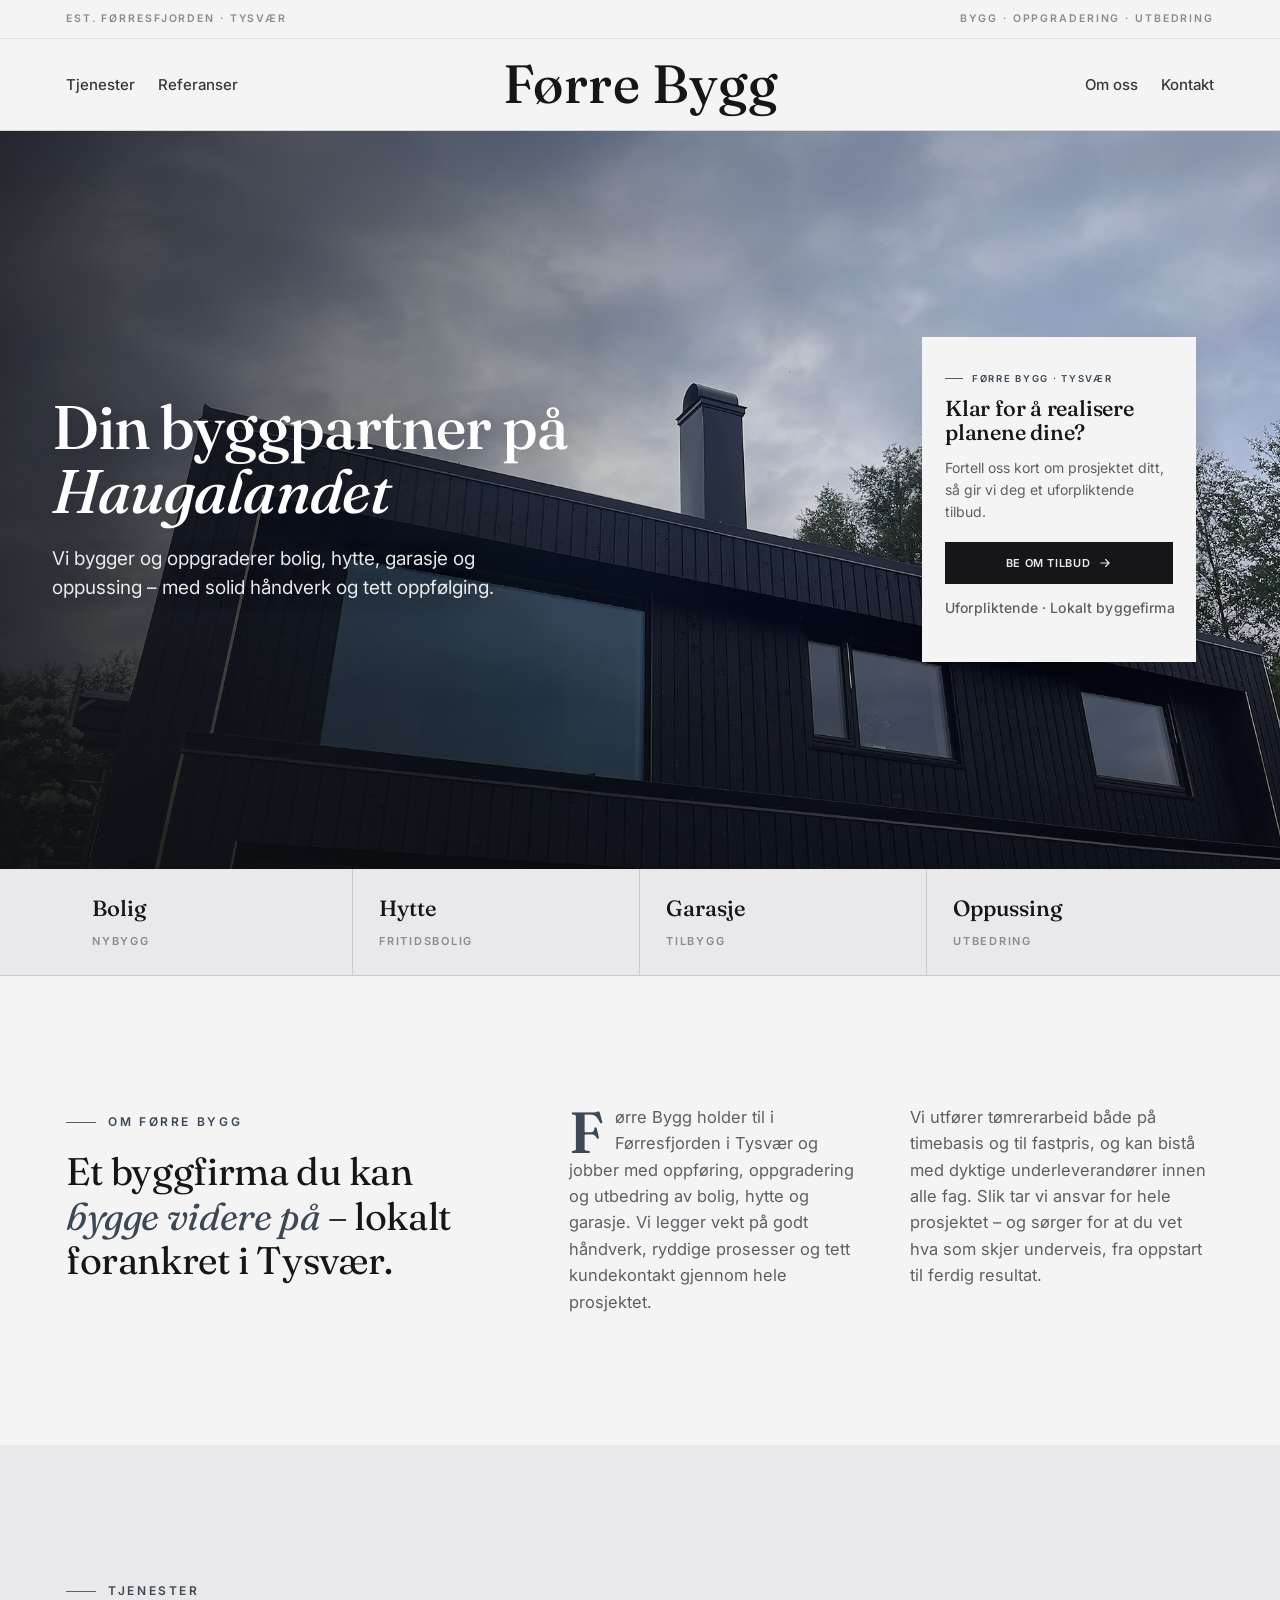
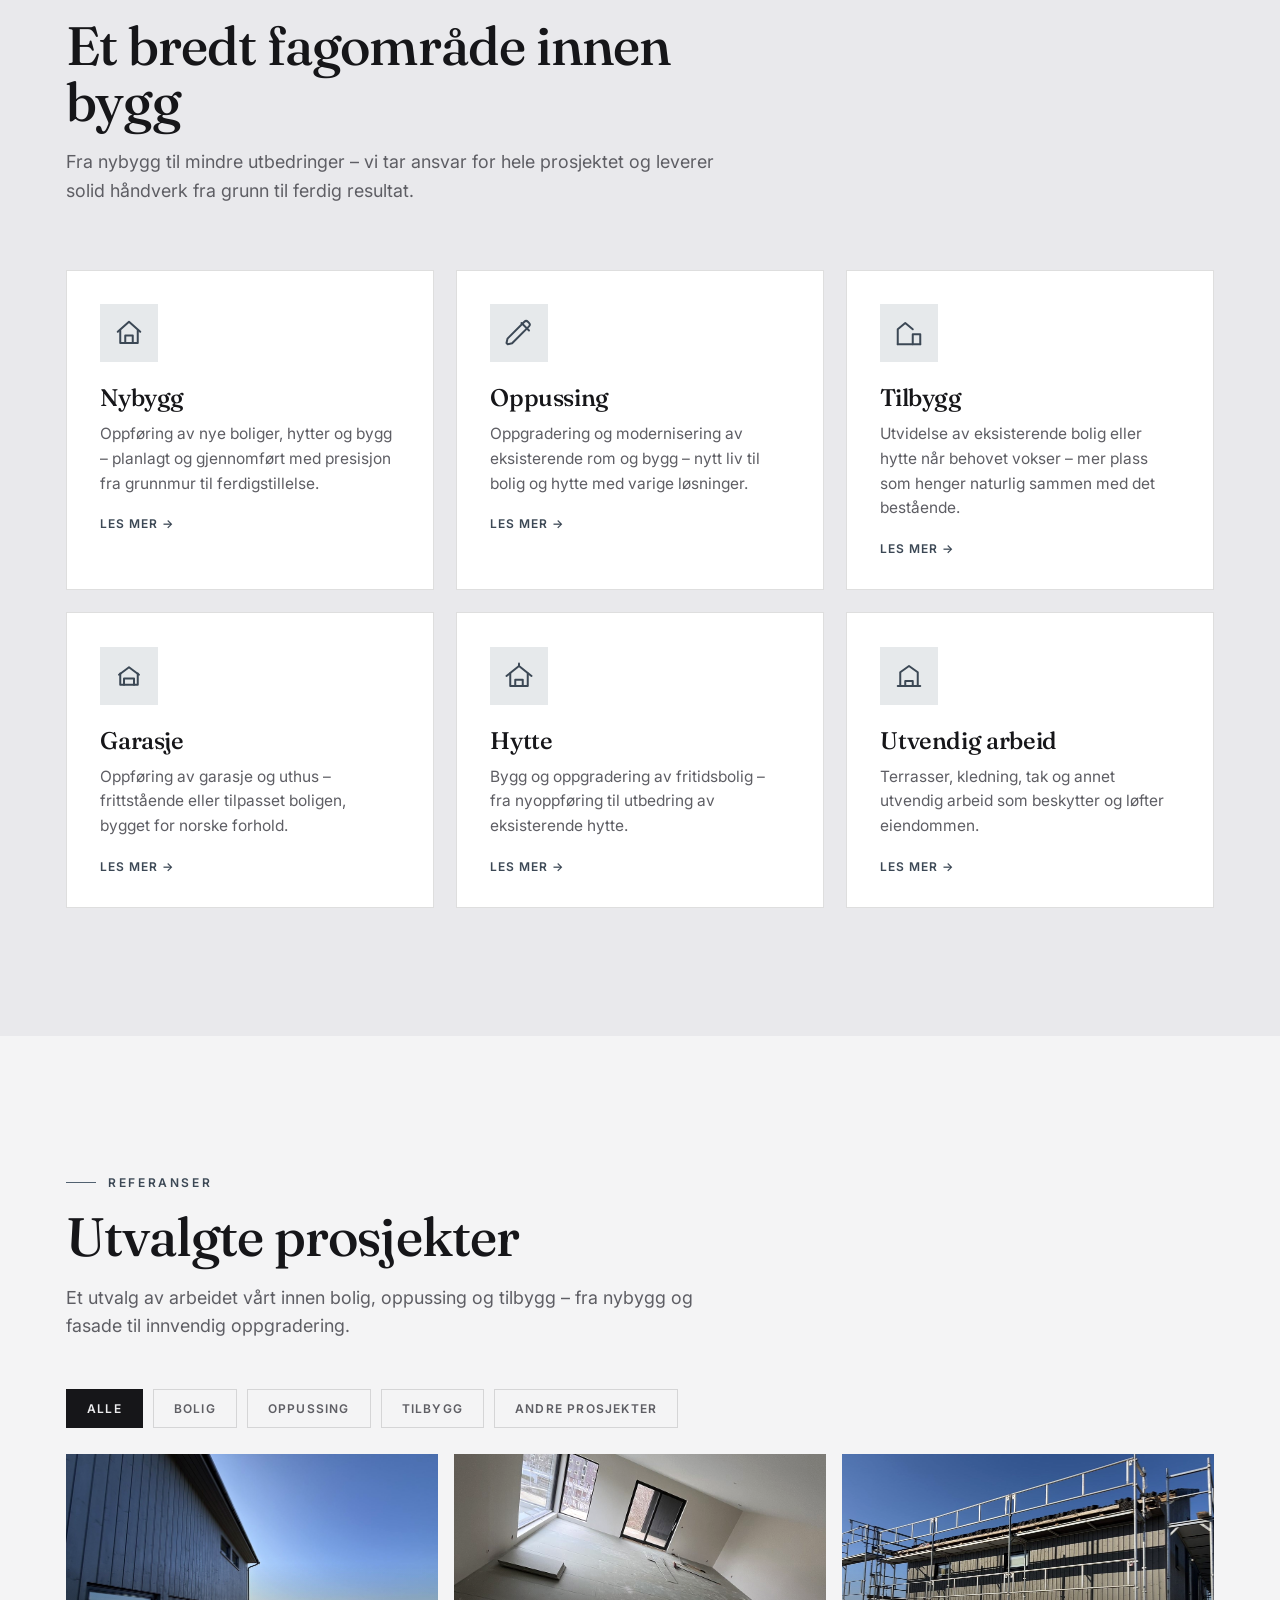
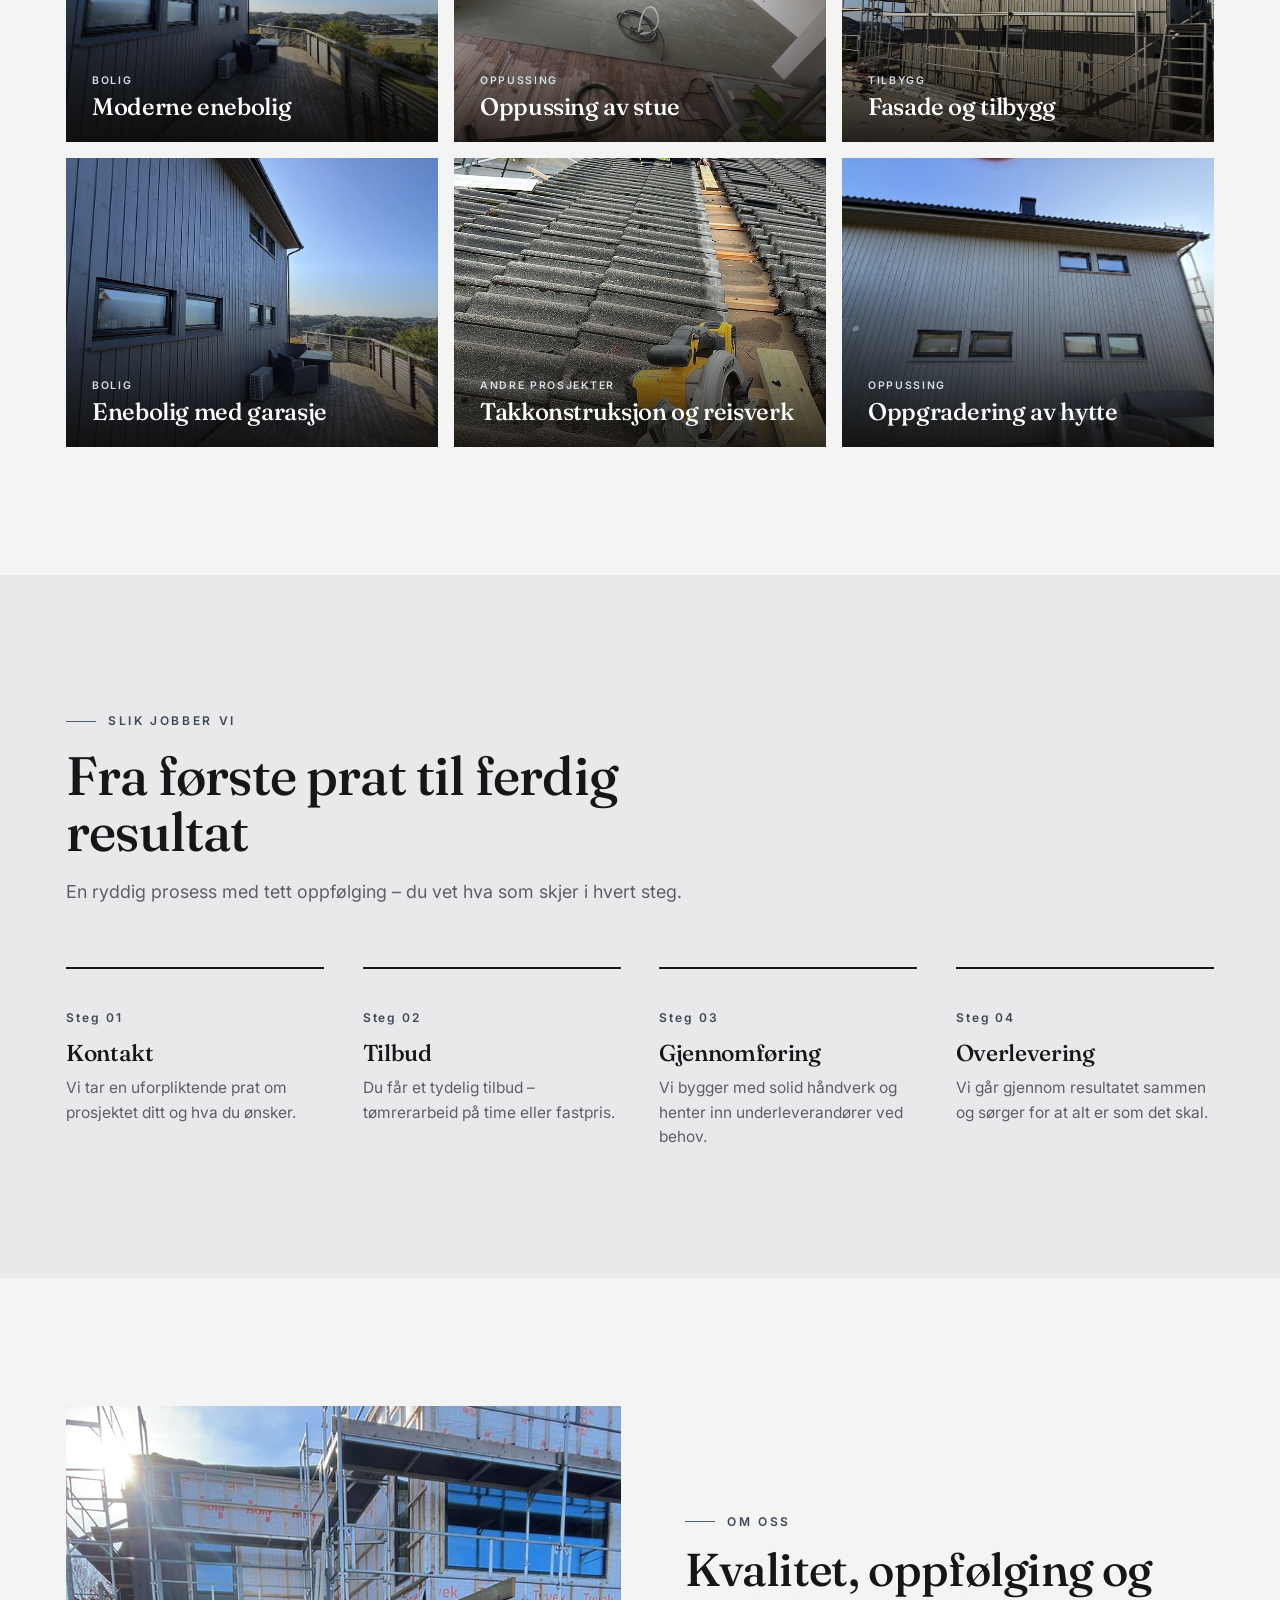
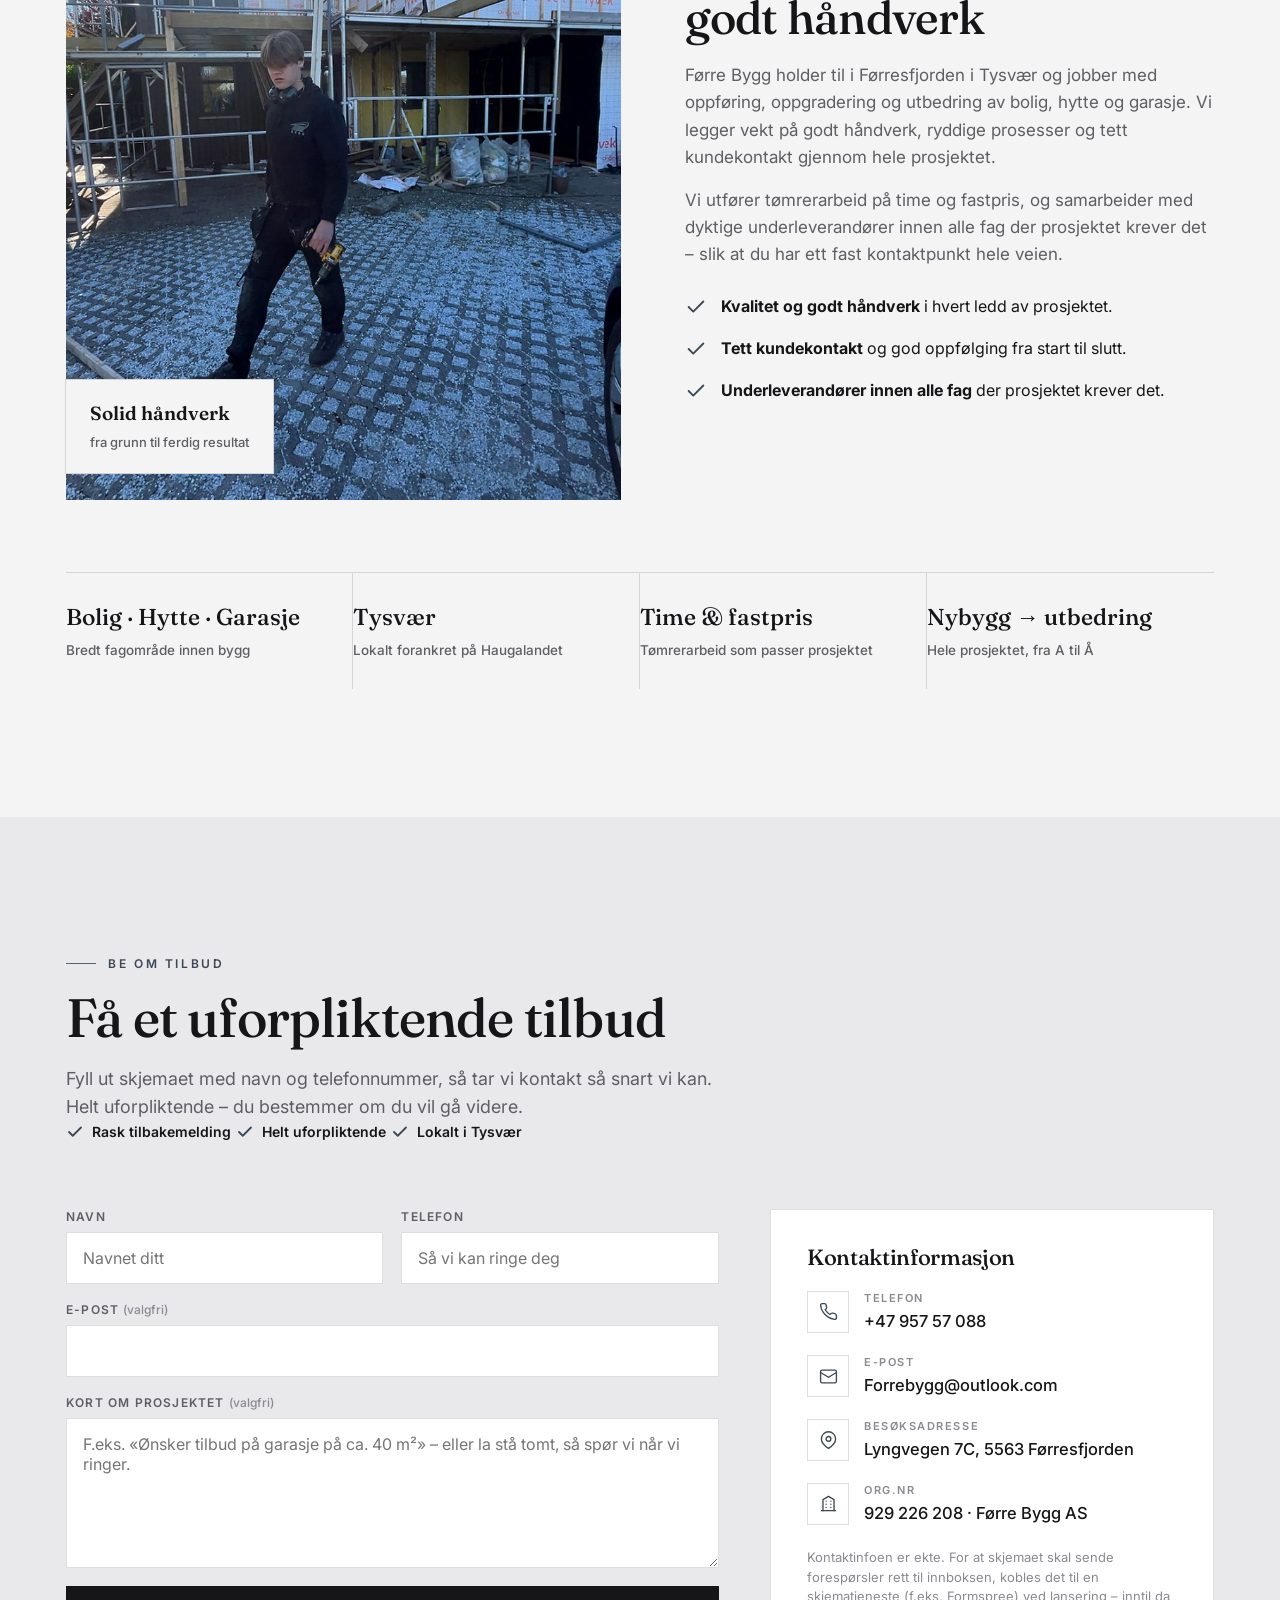
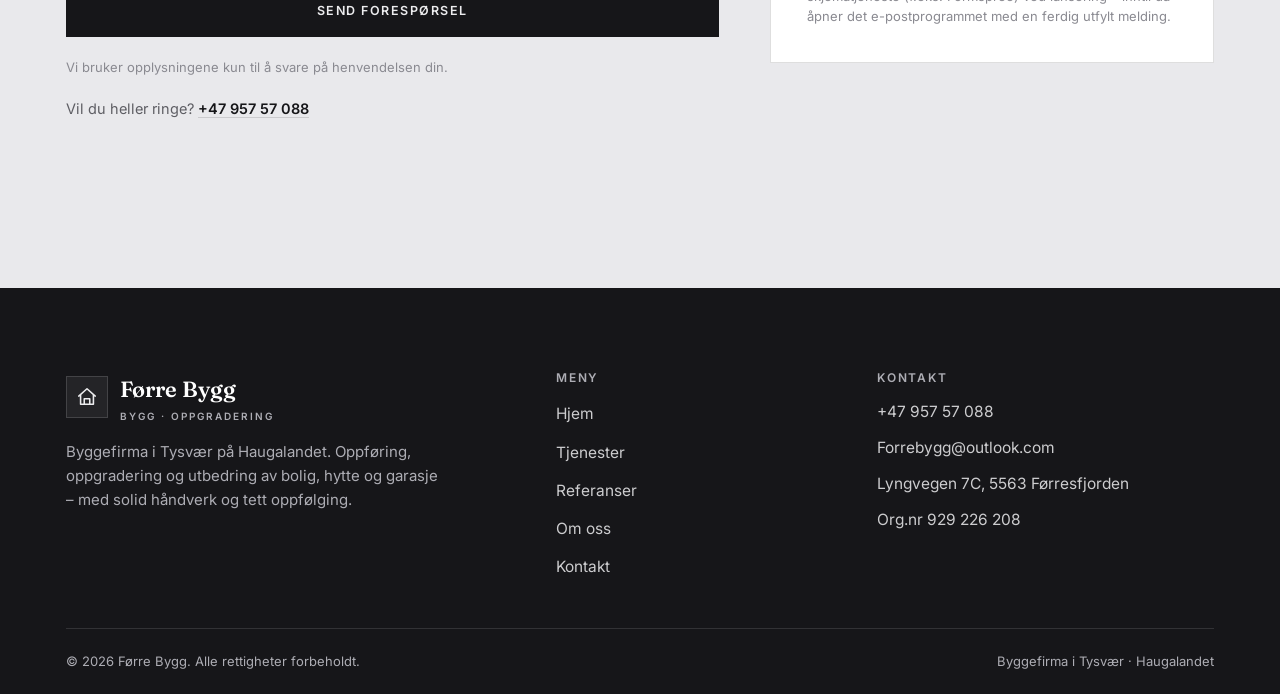
==== index.html @ 61b8cb9d "Fiks: trykk på «Førre Bygg»-logoen ruller til toppen på forsiden Fordi headeren er sticky, tror nett" ====
<!DOCTYPE html>
<html lang="nb">
<head>
  <meta charset="UTF-8">
  <meta name="viewport" content="width=device-width, initial-scale=1.0">
  <title>Førre Bygg – Byggefirma i Tysvær | Bolig, hytte, garasje & oppussing</title>
  <meta name="description" content="Førre Bygg er et byggefirma i Tysvær på Haugalandet. Oppføring, oppgradering og utbedring av bolig, hytte og garasje – tømrerarbeid på time og fastpris. Få et uforpliktende tilbud.">
  <meta name="keywords" content="tømrer Tysvær, snekker Haugalandet, tømrer Førresfjorden, byggefirma Tysvær, oppussing, tilbygg, garasje, nybygg, hytte, Førre Bygg">
  <meta name="author" content="Førre Bygg">
  <meta name="robots" content="index, follow">
  <meta name="theme-color" content="#161619">
  <link rel="canonical" href="https://forrebygg.no/">

  <!-- Open Graph -->
  <meta property="og:type" content="website">
  <meta property="og:site_name" content="Førre Bygg">
  <meta property="og:title" content="Førre Bygg – Byggefirma i Tysvær på Haugalandet">
  <meta property="og:description" content="Oppføring, oppgradering og utbedring av bolig, hytte og garasje. Solid håndverk, tett oppfølging og et uforpliktende tilbud.">
  <meta property="og:locale" content="nb_NO">
  <meta property="og:url" content="https://forrebygg.no/">
  <meta property="og:image" content="https://forrebygg.no/assets/img/og-image.svg">
  <meta name="twitter:card" content="summary_large_image">

  <link rel="icon" type="image/svg+xml" href="assets/img/favicon.svg">

  <!-- Preload hero-poster for raskere LCP (videoen lastes etter) -->
  <link rel="preload" as="image" href="assets/img/hero-poster.jpg" fetchpriority="high">

  <!-- Fonts -->
  <link rel="preconnect" href="https://fonts.googleapis.com">
  <link rel="preconnect" href="https://fonts.gstatic.com" crossorigin>
  <link rel="stylesheet" href="https://fonts.googleapis.com/css2?family=Fraunces:ital,opsz,wght@0,9..144,400..600;1,9..144,400..500&family=Inter:wght@400;500;600;700&display=swap">

  <link rel="stylesheet" href="css/styles.css?v=31">

  <!-- Structured data: lokalt byggefirma -->
  <script type="application/ld+json">
  {
    "@context": "https://schema.org",
    "@type": "GeneralContractor",
    "name": "Førre Bygg AS",
    "description": "Byggefirma i Tysvær på Haugalandet. Oppføring, oppgradering og utbedring av bolig, hytte og garasje. Tømrerarbeid på time og fastpris.",
    "url": "https://forrebygg.no/",
    "image": "https://forrebygg.no/assets/img/og-image.svg",
    "telephone": "+4795757088",
    "email": "Forrebygg@outlook.com",
    "address": {
      "@type": "PostalAddress",
      "streetAddress": "Lyngvegen 7C",
      "postalCode": "5563",
      "addressLocality": "Førresfjorden",
      "addressRegion": "Rogaland",
      "addressCountry": "NO"
    },
    "areaServed": ["Tysvær","Haugalandet","Haugesund","Karmøy"],
    "knowsAbout": ["Nybygg","Oppussing","Tilbygg","Garasje","Hytte","Tømrerarbeid"]
  }
  </script>
</head>
<body>
  <a class="skip-link" href="#main">Hopp til innhold</a>

  <!-- ============ HEADER / MASTHEAD ============ -->
  <header class="site-header" id="hjem">
    <div class="topline">
      <div class="container">
        <span>Est. Førresfjorden · Tysvær</span>
        <span>Bygg · Oppgradering · Utbedring</span>
      </div>
    </div>

    <div class="masthead">
      <div class="container masthead__row">
        <nav class="mast-nav mast-nav--left" aria-label="Meny venstre">
          <div class="mast-drop">
            <a href="#tjenester" aria-haspopup="true">Tjenester</a>
            <div class="mast-drop__menu" role="menu">
              <a href="tjeneste-nybygg.html">Nybygg</a>
              <a href="tjeneste-oppussing.html">Oppussing</a>
              <a href="tjeneste-tilbygg.html">Tilbygg</a>
              <a href="tjeneste-garasje.html">Garasje</a>
              <a href="tjeneste-hytte.html">Hytte</a>
              <a href="tjeneste-utvendig.html">Utvendig arbeid</a>
            </div>
          </div>
          <a href="#referanser">Referanser</a>
        </nav>

        <a href="#hjem" class="masthead__brand" aria-label="Førre Bygg – til toppen">
          <span class="masthead__word">Førre&nbsp;Bygg</span>
        </a>

        <nav class="mast-nav mast-nav--right" aria-label="Meny høyre">
          <a href="#om-oss">Om oss</a>
          <a href="#kontakt">Kontakt</a>
        </nav>

        <button class="nav-toggle" id="navToggle" aria-label="Åpne meny" aria-expanded="false" aria-controls="primaryNav"><span></span></button>
        <nav class="nav" id="primaryNav" aria-label="Hovedmeny">
          <a href="#tjenester">Tjenester</a>
          <a href="#referanser">Referanser</a>
          <a href="#om-oss">Om oss</a>
          <a href="#kontakt">Kontakt</a>
        </nav>
      </div>
    </div>
  </header>

  <main id="main">

    <!-- ============ HERO ============ -->
    <section class="hero">
      <div class="hero__media">
        <video class="hero__video" autoplay muted loop playsinline preload="auto"
               poster="assets/img/hero-poster.jpg" aria-hidden="true">
          <source src="assets/img/video/prosjekt.mp4" type="video/mp4">
        </video>
      </div>
      <div class="hero__scrim"></div>
      <div class="container hero__inner">
        <div class="hero__intro reveal is-in">
          <h1>Din byggpartner på <em>Haugalandet</em></h1>
          <p class="hero__subline">Vi bygger og oppgraderer bolig, hytte, garasje og oppussing – med solid håndverk og tett oppfølging.</p>
        </div>
        <div class="hero__card reveal is-in">
          <span class="hero__card-eyebrow">Førre Bygg · Tysvær</span>
          <h2>Klar for å realisere planene dine?</h2>
          <p>Fortell oss kort om prosjektet ditt, så gir vi deg et uforpliktende tilbud.</p>
          <a href="#kontakt" class="btn btn--ink btn--lg btn--block hero__card-btn">
            Be om tilbud
            <svg viewBox="0 0 24 24" fill="none" stroke="currentColor" stroke-width="2" stroke-linecap="round" stroke-linejoin="round" aria-hidden="true"><path d="M5 12h14M13 6l6 6-6 6"/></svg>
          </a>
          <p class="hero__card-trust">Uforpliktende · Lokalt byggefirma</p>
        </div>
      </div>
    </section>
    <div class="hero__facts-band">
      <div class="container">
        <div class="hero__facts">
          <div class="hero__fact"><strong>Bolig</strong><span>Nybygg</span></div>
          <div class="hero__fact"><strong>Hytte</strong><span>Fritidsbolig</span></div>
          <div class="hero__fact"><strong>Garasje</strong><span>Tilbygg</span></div>
          <div class="hero__fact"><strong>Oppussing</strong><span>Utbedring</span></div>
        </div>
      </div>
    </div>

    <!-- ============ INTRO ============ -->
    <section class="section">
      <div class="container">
        <div class="intro__grid">
          <div class="reveal">
            <span class="eyebrow">Om Førre Bygg</span>
            <p class="intro__lead" style="margin-top:18px">Et byggfirma du kan <em>bygge videre på</em> – lokalt forankret i Tysvær.</p>
          </div>
          <div class="intro__cols reveal" data-delay="1">
            <p>Førre Bygg holder til i Førresfjorden i Tysvær og jobber med oppføring, oppgradering og utbedring av bolig, hytte og garasje. Vi legger vekt på godt håndverk, ryddige prosesser og tett kundekontakt gjennom hele prosjektet.</p>
            <p>Vi utfører tømrerarbeid både på timebasis og til fastpris, og kan bistå med dyktige underleverandører innen alle fag. Slik tar vi ansvar for hele prosjektet – og sørger for at du vet hva som skjer underveis, fra oppstart til ferdig resultat.</p>
          </div>
        </div>
      </div>
    </section>

    <!-- ============ TJENESTER ============ -->
    <section class="section section--tint" id="tjenester">
      <div class="container">
        <div class="section-head reveal">
          <span class="eyebrow">Tjenester</span>
          <h2>Et bredt fagområde innen bygg</h2>
          <p>Fra nybygg til mindre utbedringer – vi tar ansvar for hele prosjektet og leverer solid håndverk fra grunn til ferdig resultat.</p>
        </div>

        <div class="svc-grid">
          <a class="svc reveal" href="tjeneste-nybygg.html">
            <div class="svc__icon"><svg viewBox="0 0 24 24" fill="none" stroke="currentColor" stroke-linecap="round" stroke-linejoin="round"><path d="M3 11l9-8 9 8"/><path d="M5 10v10h14V10"/><path d="M9 20v-6h6v6"/></svg></div>
            <h3>Nybygg</h3>
            <p>Oppføring av nye boliger, hytter og bygg – planlagt og gjennomført med presisjon fra grunnmur til ferdigstillelse.</p>
            <span class="svc__more">Les mer →</span>
          </a>
          <a class="svc reveal" data-delay="1" href="tjeneste-oppussing.html">
            <div class="svc__icon"><svg viewBox="0 0 24 24" fill="none" stroke="currentColor" stroke-linecap="round" stroke-linejoin="round"><path d="M14 4l6 6"/><path d="M3 21l3.5-.8L20 6.7a2 2 0 0 0 0-2.8l-.9-.9a2 2 0 0 0-2.8 0L2.8 16.5 2 20z"/></svg></div>
            <h3>Oppussing</h3>
            <p>Oppgradering og modernisering av eksisterende rom og bygg – nytt liv til bolig og hytte med varige løsninger.</p>
            <span class="svc__more">Les mer →</span>
          </a>
          <a class="svc reveal" data-delay="2" href="tjeneste-tilbygg.html">
            <div class="svc__icon"><svg viewBox="0 0 24 24" fill="none" stroke="currentColor" stroke-linecap="round" stroke-linejoin="round"><path d="M3 21V9l6-5 6 5"/><path d="M15 21V13h6v8"/><path d="M3 21h18"/></svg></div>
            <h3>Tilbygg</h3>
            <p>Utvidelse av eksisterende bolig eller hytte når behovet vokser – mer plass som henger naturlig sammen med det bestående.</p>
            <span class="svc__more">Les mer →</span>
          </a>
          <a class="svc reveal" href="tjeneste-garasje.html">
            <div class="svc__icon"><svg viewBox="0 0 24 24" fill="none" stroke="currentColor" stroke-linecap="round" stroke-linejoin="round"><path d="M4 11l8-6 8 6"/><path d="M5 10v9h14v-9"/><path d="M8 19v-5h8v5"/></svg></div>
            <h3>Garasje</h3>
            <p>Oppføring av garasje og uthus – frittstående eller tilpasset boligen, bygget for norske forhold.</p>
            <span class="svc__more">Les mer →</span>
          </a>
          <a class="svc reveal" data-delay="1" href="tjeneste-hytte.html">
            <div class="svc__icon"><svg viewBox="0 0 24 24" fill="none" stroke="currentColor" stroke-linecap="round" stroke-linejoin="round"><path d="M2 12l10-8 10 8"/><path d="M5 10v10h14V10"/><path d="M9 20v-5h6v5"/><path d="M12 4V2"/></svg></div>
            <h3>Hytte</h3>
            <p>Bygg og oppgradering av fritidsbolig – fra nyoppføring til utbedring av eksisterende hytte.</p>
            <span class="svc__more">Les mer →</span>
          </a>
          <a class="svc reveal" data-delay="2" href="tjeneste-utvendig.html">
            <div class="svc__icon"><svg viewBox="0 0 24 24" fill="none" stroke="currentColor" stroke-linecap="round" stroke-linejoin="round"><path d="M3 20h18"/><path d="M5 20V9l7-5 7 5v11"/><path d="M9 20v-4h6v4"/></svg></div>
            <h3>Utvendig arbeid</h3>
            <p>Terrasser, kledning, tak og annet utvendig arbeid som beskytter og løfter eiendommen.</p>
            <span class="svc__more">Les mer →</span>
          </a>
        </div>
      </div>
    </section>

    <!-- ============ REFERANSER ============ -->
    <section class="section" id="referanser">
      <div class="container">
        <div class="section-head reveal">
          <span class="eyebrow">Referanser</span>
          <h2>Utvalgte prosjekter</h2>
          <p>Et utvalg av arbeidet vårt innen bolig, oppussing og tilbygg – fra nybygg og fasade til innvendig oppgradering.</p>
        </div>

        <div class="gallery-filters reveal" role="group" aria-label="Filtrer prosjekter">
          <button class="filter-btn is-active" data-filter="all">Alle</button>
          <button class="filter-btn" data-filter="bolig">Bolig</button>
          <button class="filter-btn" data-filter="oppussing">Oppussing</button>
          <button class="filter-btn" data-filter="tilbygg">Tilbygg</button>
          <button class="filter-btn" data-filter="andre">Andre prosjekter</button>
        </div>

        <div class="gallery" id="gallery">
          <article class="project project--wide reveal" data-cat="bolig">
            <div class="project__img"><img src="assets/img/projects/bolig-1.jpg" alt="Moderne enebolig med mørk kledning oppført av Førre Bygg" loading="lazy" onerror="this.onerror=null;this.src='assets/img/ph-bolig.svg'"></div>
            <div class="project__scrim"></div>
            <div class="project__body"><span class="project__tag">Bolig</span><h3>Moderne enebolig</h3><p>Oppføring av enebolig med mørk kledning og store vindusflater.</p></div>
          </article>
          <article class="project project--tall reveal" data-cat="oppussing" data-delay="1">
            <div class="project__img"><img src="assets/img/projects/oppussing-1.jpg" alt="Innvendig oppussing med buede panoramavinduer" loading="lazy" onerror="this.onerror=null;this.src='assets/img/ph-oppussing.svg'"></div>
            <div class="project__scrim"></div>
            <div class="project__body"><span class="project__tag">Oppussing</span><h3>Oppussing av stue</h3><p>Modernisering av rom med nye vindusflater og overflater.</p></div>
          </article>
          <article class="project reveal" data-cat="tilbygg">
            <div class="project__img"><img src="assets/img/projects/tilbygg-1.jpg" alt="Fasadearbeid med ny kledning på stillas" loading="lazy" onerror="this.onerror=null;this.src='assets/img/ph-tilbygg.svg'"></div>
            <div class="project__scrim"></div>
            <div class="project__body"><span class="project__tag">Tilbygg</span><h3>Fasade og tilbygg</h3><p>Utvendig arbeid med ny kledning og vindtett – bygget for norske forhold.</p></div>
          </article>
          <article class="project reveal" data-cat="bolig" data-delay="1">
            <div class="project__img"><img src="assets/img/projects/bolig-2.jpg" alt="Enebolig med garasje og terrasse" loading="lazy" onerror="this.onerror=null;this.src='assets/img/ph-bolig.svg'"></div>
            <div class="project__scrim"></div>
            <div class="project__body"><span class="project__tag">Bolig</span><h3>Enebolig med garasje</h3><p>Oppgradering av enebolig med garasje og terrasse.</p></div>
          </article>
          <article class="project reveal" data-cat="andre">
            <div class="project__img"><img src="assets/img/projects/andre-1.jpg" alt="Håndverkere fra Førre Bygg på takkonstruksjon" loading="lazy" onerror="this.onerror=null;this.src='assets/img/ph-andre.svg'"></div>
            <div class="project__scrim"></div>
            <div class="project__body"><span class="project__tag">Andre prosjekter</span><h3>Takkonstruksjon og reisverk</h3><p>Solid håndverk i hvert ledd – fra reisverk til ferdig tak.</p></div>
          </article>
          <article class="project project--wide reveal" data-cat="oppussing" data-delay="1">
            <div class="project__img"><img src="assets/img/projects/oppussing-2.jpg" alt="Oppgradering av hytte med ny kledning" loading="lazy" onerror="this.onerror=null;this.src='assets/img/ph-oppussing.svg'"></div>
            <div class="project__scrim"></div>
            <div class="project__body"><span class="project__tag">Oppussing</span><h3>Oppgradering av hytte</h3><p>Utbedring og ny kledning på fritidsbolig med varige løsninger.</p></div>
          </article>
        </div>
      </div>
    </section>

    <!-- ============ PROSESS ============ -->
    <section class="section section--tint" id="prosess">
      <div class="container">
        <div class="section-head reveal">
          <span class="eyebrow">Slik jobber vi</span>
          <h2>Fra første prat til ferdig resultat</h2>
          <p>En ryddig prosess med tett oppfølging – du vet hva som skjer i hvert steg.</p>
        </div>
        <div class="process">
          <div class="step reveal"><span class="step__n">Steg 01</span><h3>Kontakt</h3><p>Vi tar en uforpliktende prat om prosjektet ditt og hva du ønsker.</p></div>
          <div class="step reveal" data-delay="1"><span class="step__n">Steg 02</span><h3>Tilbud</h3><p>Du får et tydelig tilbud – tømrerarbeid på time eller fastpris.</p></div>
          <div class="step reveal" data-delay="2"><span class="step__n">Steg 03</span><h3>Gjennomføring</h3><p>Vi bygger med solid håndverk og henter inn underleverandører ved behov.</p></div>
          <div class="step reveal" data-delay="3"><span class="step__n">Steg 04</span><h3>Overlevering</h3><p>Vi går gjennom resultatet sammen og sørger for at alt er som det skal.</p></div>
        </div>
      </div>
    </section>

    <!-- ============ OM OSS ============ -->
    <section class="section" id="om-oss">
      <div class="container">
        <div class="about">
          <div class="about__media reveal">
            <img src="assets/img/about.jpg" alt="Håndverker fra Førre Bygg i arbeid" loading="lazy"
                 onerror="this.onerror=null;this.src='assets/img/about.svg'">
            <div class="about__badge">
              <strong>Solid håndverk</strong>
              <span>fra grunn til ferdig resultat</span>
            </div>
          </div>
          <div class="about__text reveal" data-delay="1">
            <span class="eyebrow">Om oss</span>
            <h2>Kvalitet, oppfølging og godt håndverk</h2>
            <p>Førre Bygg holder til i Førresfjorden i Tysvær og jobber med oppføring, oppgradering og utbedring av bolig, hytte og garasje. Vi legger vekt på godt håndverk, ryddige prosesser og tett kundekontakt gjennom hele prosjektet.</p>
            <p>Vi utfører tømrerarbeid på time og fastpris, og samarbeider med dyktige underleverandører innen alle fag der prosjektet krever det – slik at du har ett fast kontaktpunkt hele veien.</p>
            <ul class="about__values">
              <li><svg viewBox="0 0 24 24" fill="none" stroke="currentColor" stroke-linecap="round" stroke-linejoin="round"><path d="M20 6L9 17l-5-5"/></svg><span><strong>Kvalitet og godt håndverk</strong> i hvert ledd av prosjektet.</span></li>
              <li><svg viewBox="0 0 24 24" fill="none" stroke="currentColor" stroke-linecap="round" stroke-linejoin="round"><path d="M20 6L9 17l-5-5"/></svg><span><strong>Tett kundekontakt</strong> og god oppfølging fra start til slutt.</span></li>
              <li><svg viewBox="0 0 24 24" fill="none" stroke="currentColor" stroke-linecap="round" stroke-linejoin="round"><path d="M20 6L9 17l-5-5"/></svg><span><strong>Underleverandører innen alle fag</strong> der prosjektet krever det.</span></li>
            </ul>
          </div>
        </div>

        <div class="stats">
          <div class="stat reveal"><strong>Bolig · Hytte · Garasje</strong><span>Bredt fagområde innen bygg</span></div>
          <div class="stat reveal" data-delay="1"><strong>Tysvær</strong><span>Lokalt forankret på Haugalandet</span></div>
          <div class="stat reveal" data-delay="2"><strong>Time &amp; fastpris</strong><span>Tømrerarbeid som passer prosjektet</span></div>
          <div class="stat reveal" data-delay="3"><strong>Nybygg → utbedring</strong><span>Hele prosjektet, fra A til Å</span></div>
        </div>
      </div>
    </section>

    <!-- ============ KONTAKT ============ -->
    <section class="section section--tint" id="kontakt">
      <div class="container">
        <div class="section-head reveal">
          <span class="eyebrow">Be om tilbud</span>
          <h2>Få et uforpliktende tilbud</h2>
          <p>Fyll ut skjemaet med navn og telefonnummer, så tar vi kontakt så snart vi kan. Helt uforpliktende – du bestemmer om du vil gå videre.</p>
          <ul class="trust-row" aria-label="Fordeler">
            <li><svg viewBox="0 0 24 24" fill="none" stroke="currentColor" stroke-linecap="round" stroke-linejoin="round"><path d="M20 6L9 17l-5-5"/></svg>Rask tilbakemelding</li>
            <li><svg viewBox="0 0 24 24" fill="none" stroke="currentColor" stroke-linecap="round" stroke-linejoin="round"><path d="M20 6L9 17l-5-5"/></svg>Helt uforpliktende</li>
            <li><svg viewBox="0 0 24 24" fill="none" stroke="currentColor" stroke-linecap="round" stroke-linejoin="round"><path d="M20 6L9 17l-5-5"/></svg>Lokalt i Tysvær</li>
          </ul>
        </div>

        <div class="contact">
          <form class="contact__form reveal" id="contactForm" action="https://formsubmit.co/ajax/mardal2005@gmail.com" method="POST" novalidate>
            <input type="hidden" name="_subject" value="Ny forespørsel fra forrebygg.no">
            <input type="hidden" name="_cc" value="Forrebygg@outlook.com">
            <input type="hidden" name="_template" value="table">
            <input type="hidden" name="_captcha" value="false">
            <input type="text" name="_honey" tabindex="-1" autocomplete="off" aria-hidden="true" style="position:absolute;left:-9999px;opacity:0;height:0;width:0">
            <div class="field-row">
              <div class="field">
                <label for="navn">Navn</label>
                <input type="text" id="navn" name="navn" autocomplete="name" placeholder="Navnet ditt" required>
              </div>
              <div class="field">
                <label for="telefon">Telefon</label>
                <input type="tel" id="telefon" name="telefon" autocomplete="tel" inputmode="tel" placeholder="Så vi kan ringe deg" required>
              </div>
            </div>
            <div class="field">
              <label for="epost">E-post <span class="opt">(valgfri)</span></label>
              <input type="email" id="epost" name="epost" autocomplete="email">
            </div>
            <div class="field">
              <label for="melding">Kort om prosjektet <span class="opt">(valgfri)</span></label>
              <textarea id="melding" name="melding" placeholder="F.eks. «Ønsker tilbud på garasje på ca. 40 m²» – eller la stå tomt, så spør vi når vi ringer."></textarea>
            </div>
            <button type="submit" class="btn btn--ink btn--lg btn--block">Send forespørsel</button>
            <p class="form-note">Vi bruker opplysningene kun til å svare på henvendelsen din.</p>
            <p class="form-alt">Vil du heller ringe? <a href="tel:+4795757088">+47 957 57 088</a></p>
            <p class="form-status" id="formStatus" role="status" aria-live="polite"></p>
          </form>

          <aside class="info-card reveal" data-delay="1">
            <h3>Kontaktinformasjon</h3>
            <ul class="info-list">
              <li>
                <span class="ic" aria-hidden="true"><svg viewBox="0 0 24 24" fill="none" stroke="currentColor" stroke-linecap="round" stroke-linejoin="round"><path d="M22 16.9v3a2 2 0 0 1-2.2 2 19.8 19.8 0 0 1-8.6-3.1 19.5 19.5 0 0 1-6-6A19.8 19.8 0 0 1 2 4.2 2 2 0 0 1 4 2h3a2 2 0 0 1 2 1.7c.1.9.3 1.8.6 2.6a2 2 0 0 1-.5 2.1L7.9 9.8a16 16 0 0 0 6 6l1.4-1.2a2 2 0 0 1 2.1-.5c.8.3 1.7.5 2.6.6a2 2 0 0 1 1.7 2z"/></svg></span>
                <div><span class="k">Telefon</span><a href="tel:+4795757088">+47 957 57 088</a></div>
              </li>
              <li>
                <span class="ic" aria-hidden="true"><svg viewBox="0 0 24 24" fill="none" stroke="currentColor" stroke-linecap="round" stroke-linejoin="round"><rect x="2" y="4" width="20" height="16" rx="2"/><path d="m22 7-10 6L2 7"/></svg></span>
                <div><span class="k">E-post</span><a href="mailto:Forrebygg@outlook.com">Forrebygg@outlook.com</a></div>
              </li>
              <li>
                <span class="ic" aria-hidden="true"><svg viewBox="0 0 24 24" fill="none" stroke="currentColor" stroke-linecap="round" stroke-linejoin="round"><path d="M21 10c0 6-9 12-9 12s-9-6-9-12a9 9 0 0 1 18 0z"/><circle cx="12" cy="10" r="3"/></svg></span>
                <div><span class="k">Besøksadresse</span><p>Lyngvegen 7C, 5563 Førresfjorden</p></div>
              </li>
              <li>
                <span class="ic" aria-hidden="true"><svg viewBox="0 0 24 24" fill="none" stroke="currentColor" stroke-linecap="round" stroke-linejoin="round"><path d="M3 21h18"/><path d="M5 21V7l7-4 7 4v14"/><path d="M9 9h.01M9 13h.01M9 17h.01M15 9h.01M15 13h.01M15 17h.01"/></svg></span>
                <div><span class="k">Org.nr</span><p>929 226 208 · Førre Bygg AS</p></div>
              </li>
            </ul>
            <p class="placeholder-hint">Kontaktinfoen er ekte. For at skjemaet skal sende forespørsler rett til innboksen, kobles det til en skjematjeneste (f.eks. Formspree) ved lansering – inntil da åpner det e-postprogrammet med en ferdig utfylt melding.</p>
          </aside>
        </div>
      </div>
    </section>
  </main>

  <!-- Flytende CTA – alltid ett klikk unna kontaktskjemaet -->
  <a href="#kontakt" class="cta-float" id="ctaFloat" aria-label="Be om uforpliktende tilbud">
    <svg viewBox="0 0 24 24" fill="none" stroke="currentColor" stroke-width="2" stroke-linecap="round" stroke-linejoin="round" aria-hidden="true"><path d="M21 15a2 2 0 0 1-2 2H7l-4 4V5a2 2 0 0 1 2-2h14a2 2 0 0 1 2 2z"/></svg>
    <span>Be om tilbud</span>
  </a>

  <!-- ============ FOOTER ============ -->
  <footer class="footer">
    <div class="container">
      <div class="footer__grid">
        <div>
          <a href="#hjem" class="brand">
            <span class="footer__mark"><svg viewBox="0 0 24 24" fill="none" stroke="currentColor" stroke-width="1.7" stroke-linecap="round" stroke-linejoin="round"><path d="M3 11l9-8 9 8"/><path d="M5 10v10h14V10"/><path d="M9 20v-6h6v6"/></svg></span>
            <span class="footer__brandname">Førre Bygg<small>Bygg · Oppgradering</small></span>
          </a>
          <p class="footer__about">Byggefirma i Tysvær på Haugalandet. Oppføring, oppgradering og utbedring av bolig, hytte og garasje – med solid håndverk og tett oppfølging.</p>
        </div>
        <div>
          <h4>Meny</h4>
          <ul>
            <li><a href="#hjem">Hjem</a></li>
            <li><a href="#tjenester">Tjenester</a></li>
            <li><a href="#referanser">Referanser</a></li>
            <li><a href="#om-oss">Om oss</a></li>
            <li><a href="#kontakt">Kontakt</a></li>
          </ul>
        </div>
        <div>
          <h4>Kontakt</h4>
          <address>
            <a href="tel:+4795757088">+47 957 57 088</a>
            <a href="mailto:Forrebygg@outlook.com">Forrebygg@outlook.com</a>
            <span>Lyngvegen 7C, 5563 Førresfjorden</span>
            <span>Org.nr 929 226 208</span>
          </address>
        </div>
      </div>
      <div class="footer__bottom">
        <span>© <span id="year">2026</span> Førre Bygg. Alle rettigheter forbeholdt.</span>
        <span>Byggefirma i Tysvær · Haugalandet</span>
      </div>
    </div>
  </footer>

  <script src="js/main.js?v=6" defer></script>
</body>
</html>
---- css/styles.css ----
/* ==========================================================================
   Førre Bygg — Retning G · Editorial-premium
   Palett: varm papirhvit · nær-sort blekk · dempet messing/sand-aksent
   Type:   Fraunces (display/serif) + Inter (UI/brødtekst)
   ========================================================================== */

/* ---------- Tokens ---------- */
:root{
  --paper:#F4F4F5;
  --paper-2:#E9E9EC;
  --paper-3:#DDDEE2;
  --ink:#161619;
  --ink-2:#26262B;
  --muted:#5E5E64;
  --muted-2:#8A8A91;
  --line:rgba(22,22,25,.14);
  --line-soft:rgba(22,22,25,.08);
  --sand:#516170;           /* aksent: dempet skifer/stål */
  --sand-deep:#3C4855;
  --sand-tint:rgba(81,97,112,.14);
  --cream:#ECECEE;          /* lys tekst på mørk */
  --cream-muted:#ADADB4;
  --dark:#161619;           /* mørke seksjoner */
  --dark-2:#242429;

  --serif:'Fraunces',Georgia,'Times New Roman',serif;
  --sans:'Inter',system-ui,-apple-system,Segoe UI,Roboto,sans-serif;

  --container:1240px;
  --pad:clamp(20px,5vw,46px);
  --sec:clamp(76px,10vw,136px);

  --shadow:0 22px 60px -28px rgba(23,20,15,.4);
  --ease:cubic-bezier(.22,.61,.36,1);
}

/* ---------- Reset ---------- */
*,*::before,*::after{box-sizing:border-box;margin:0;padding:0}
html{scroll-behavior:smooth;-webkit-text-size-adjust:100%}
body{
  font-family:var(--sans);color:var(--ink);background:var(--paper);
  line-height:1.6;font-size:17px;-webkit-font-smoothing:antialiased;
  text-rendering:optimizeLegibility;overflow-x:hidden;
}
img{max-width:100%;display:block}
a{color:inherit;text-decoration:none}
button{font:inherit;cursor:pointer;border:0;background:none;color:inherit}
ul{list-style:none}
h1,h2,h3,h4{font-family:var(--serif);font-weight:500;line-height:1.04;letter-spacing:-.015em;color:var(--ink)}
:focus-visible{outline:2px solid var(--sand-deep);outline-offset:3px;border-radius:2px}

.container{max-width:var(--container);margin-inline:auto;padding-inline:var(--pad)}
.skip-link{position:absolute;left:-999px;top:0;background:var(--ink);color:var(--cream);padding:12px 18px;z-index:200}
.skip-link:focus{left:12px;top:12px}

/* ---------- Utils ---------- */
.eyebrow{
  display:inline-flex;align-items:center;gap:12px;
  font:600 12px/1 var(--sans);letter-spacing:.22em;text-transform:uppercase;color:var(--sand-deep);
}
.eyebrow::before{content:"";width:30px;height:1px;background:var(--sand);flex:none}
.eyebrow--center::after{content:"";width:30px;height:1px;background:var(--sand);flex:none}

.btn{
  display:inline-flex;align-items:center;justify-content:center;gap:10px;
  font:600 12.5px/1 var(--sans);letter-spacing:.12em;text-transform:uppercase;
  padding:16px 26px;border:1px solid transparent;transition:.25s var(--ease);white-space:nowrap;
}
.btn svg{width:15px;height:15px}
.btn--ink{background:var(--ink);color:var(--cream)}
.btn--ink:hover{background:var(--ink-2)}
.btn--sand{background:var(--sand);color:#fff}
.btn--sand:hover{background:var(--sand-deep);color:#fff}
.btn--ghost{border-color:var(--line);color:var(--ink)}
.btn--ghost:hover{border-color:var(--ink);background:var(--ink);color:var(--cream)}
.btn--light{border-color:rgba(255,255,255,.5);color:#fff}
.btn--light:hover{background:#fff;color:var(--ink)}
.btn--lg{padding:18px 32px}
.btn--block{width:100%}

/* ---------- Header ---------- */
.site-header{position:sticky;top:0;z-index:100;background:var(--paper);transition:box-shadow .25s var(--ease)}
.site-header.is-scrolled{box-shadow:0 10px 34px -20px rgba(23,20,15,.55)}
/* Kompakt tilstand ved scroll: skjul topplinje, mindre logo/padding */
.masthead{transition:padding .3s var(--ease)}
.masthead__word{transition:font-size .3s var(--ease)}
.site-header.is-scrolled .topline{opacity:0;pointer-events:none;border-bottom-color:transparent}
.site-header.is-scrolled .topline .container{height:0}
.site-header.is-scrolled .masthead{padding-top:12px;padding-bottom:12px}
.site-header.is-scrolled .masthead__word{font-size:clamp(24px,3vw,42px)}
.topline{
  border-bottom:1px solid var(--line-soft);overflow:hidden;transition:opacity .3s var(--ease);
  font:600 10.5px/1 var(--sans);letter-spacing:.18em;text-transform:uppercase;color:var(--muted-2);
}
.topline .container{transition:height .3s var(--ease)}
.topline .container{display:flex;justify-content:space-between;align-items:center;height:38px;gap:16px}
.topline span{white-space:nowrap;overflow:hidden;text-overflow:ellipsis}

.masthead{padding:20px 0;border-bottom:1px solid var(--line)}
.masthead__row{display:grid;grid-template-columns:1fr auto 1fr;align-items:center;gap:clamp(16px,3vw,44px)}
.masthead__brand{grid-column:2;text-align:center;display:block}
.masthead__word{display:block;font-family:var(--serif);font-weight:500;letter-spacing:.01em;font-size:clamp(30px,4.2vw,58px);line-height:.94;color:var(--ink)}
.masthead__sub{display:block;margin-top:9px;font:600 10px/1 var(--sans);letter-spacing:.3em;text-transform:uppercase;color:var(--muted)}

/* meny på hver side av tittelen */
.mast-nav{display:flex;align-items:center;gap:clamp(14px,1.8vw,28px)}
.mast-nav--left{justify-content:flex-start}
.mast-nav--right{justify-content:flex-end}
.mast-nav a{font:500 15px var(--sans);color:var(--ink);opacity:.84;transition:.2s;position:relative;white-space:nowrap}
.mast-nav a:hover{opacity:1}
.mast-nav a::after{content:"";position:absolute;left:0;right:100%;bottom:-6px;height:1.5px;background:var(--sand);transition:right .28s var(--ease)}
.mast-nav a:hover::after{right:0}
.mast-nav a.mast-cta{margin-left:8px;padding:11px 20px;font-size:12px;color:var(--ink);opacity:1;border:1px solid var(--line)}
.mast-nav a.mast-cta:hover{background:var(--ink);border-color:var(--ink);color:var(--cream)}
.mast-nav a.mast-cta::after{display:none}
/* Dropdown: alle tjenester ved hover over «Tjenester» */
.mast-drop{position:relative}
.mast-drop::after{content:"";position:absolute;left:0;top:100%;width:100%;height:16px}
.mast-drop__menu{
  position:absolute;top:calc(100% + 15px);left:-16px;min-width:224px;z-index:130;
  background:var(--paper);border:1px solid var(--line);box-shadow:0 26px 54px -26px rgba(23,20,15,.45);
  padding:8px;display:grid;gap:2px;
  opacity:0;visibility:hidden;transform:translateY(6px);transition:opacity .2s var(--ease),transform .2s var(--ease),visibility .2s;
}
.mast-drop:hover .mast-drop__menu,
.mast-drop:focus-within .mast-drop__menu{opacity:1;visibility:visible;transform:none}
.mast-drop__menu a{display:block;padding:10px 15px;font:500 15px var(--sans);color:var(--ink);opacity:1;white-space:nowrap;transition:background .16s,color .16s}
.mast-drop__menu a::after{display:none}
.mast-drop__menu a:hover{background:var(--paper-3);color:var(--sand-deep)}

/* drawer-meny (kun mobil) */
.nav{display:none;align-items:center;gap:34px}
.nav a{font:500 15px var(--sans);color:var(--ink);opacity:.82;transition:.2s;position:relative}
.nav a:hover{opacity:1}
.nav a::after{content:"";position:absolute;left:0;right:100%;bottom:-6px;height:1.5px;background:var(--sand);transition:right .28s var(--ease)}
.nav a:hover::after{right:0}
.nav__cta{margin-left:6px}
.nav a.nav__cta{color:var(--cream);opacity:1}
.nav a.nav__cta:hover{color:#fff}
.nav a.nav__cta::after{display:none}
.nav-toggle{display:none;width:46px;height:46px;border:1px solid var(--line);flex-direction:column;gap:5px;align-items:center;justify-content:center}
.nav-toggle span,.nav-toggle span::before,.nav-toggle span::after{content:"";display:block;width:20px;height:1.6px;background:var(--ink);transition:.25s var(--ease)}
.nav-toggle span{position:relative}
.nav-toggle span::before{position:absolute;top:-6px}
.nav-toggle span::after{position:absolute;top:6px}
body.nav-open .nav-toggle span{background:transparent}
body.nav-open .nav-toggle span::before{transform:translateY(6px) rotate(45deg)}
body.nav-open .nav-toggle span::after{transform:translateY(-6px) rotate(-45deg)}

/* ---------- Hero cover ---------- */
.hero{position:relative;min-height:min(82vh,760px);display:flex;align-items:center;overflow:hidden;background:var(--ink)}
.hero__media{position:absolute;inset:0;background:#171410 center/cover no-repeat}
.hero__media img,.hero__media video{width:100%;height:100%;object-fit:cover;display:block}
.hero__media img{animation:heroZoom 14s var(--ease) both}
@keyframes heroZoom{from{transform:scale(1.08)}to{transform:scale(1)}}
.hero__scrim{position:absolute;inset:0;background:
  linear-gradient(90deg,rgba(15,17,20,.82) 0%,rgba(15,17,20,.5) 28%,rgba(15,17,20,.16) 55%,rgba(15,17,20,0) 82%),
  linear-gradient(180deg,rgba(15,17,20,.22) 0%,rgba(15,17,20,0) 45%,rgba(15,17,20,.5) 100%);}
.hero__inner{position:relative;z-index:2;width:100%;padding-block:clamp(40px,7vw,84px);display:flex;align-items:center;justify-content:space-between;gap:clamp(28px,5vw,72px)}
.hero .container{padding-left:clamp(16px,2.5vw,40px);padding-right:clamp(24px,5vw,72px)}
/* H1 + underlinje til venstre over fotoet */
.hero__intro{max-width:540px;flex:1 1 auto}
.hero__intro h1{font-family:var(--serif);color:#fff;font-weight:500;font-size:clamp(36px,4.8vw,66px);line-height:1.04;letter-spacing:-.015em;text-shadow:0 3px 34px rgba(0,0,0,.42)}
.hero__intro h1 em{font-style:italic;color:#fff}
.hero__subline{color:rgba(255,255,255,.9);font-size:clamp(16px,1.5vw,19px);line-height:1.55;margin-top:20px;max-width:40ch;text-shadow:0 2px 20px rgba(0,0,0,.4)}
/* CTA-boks i hero – editorial/premium */
.hero__card{background:var(--paper);max-width:274px;padding:clamp(22px,1.8vw,28px);box-shadow:0 36px 82px -42px rgba(0,0,0,.78);position:relative}
.hero__card-eyebrow{display:inline-flex;align-items:center;gap:9px;font:600 9.5px var(--sans);letter-spacing:.18em;text-transform:uppercase;color:var(--sand-deep);margin-bottom:13px}
.hero__card-eyebrow::before{content:"";width:18px;height:1px;background:var(--sand)}
.hero__card h2{font-size:clamp(21px,1.7vw,26px);color:var(--ink);line-height:1.08;letter-spacing:-.01em}
.hero__card p{color:var(--muted);font-size:14px;line-height:1.55;margin:13px 0 20px;max-width:28ch}
.hero__card-btn{gap:8px;padding:13px 18px;font-size:11px;letter-spacing:.06em}
.hero__card-btn svg{width:14px;height:14px;transition:transform .25s var(--ease)}
.hero__card-btn:hover svg{transform:translateX(4px)}
.hero__card-trust{font:500 10.5px var(--sans);letter-spacing:.01em;color:var(--muted-2);margin:12px 0 0;text-align:center;text-transform:none;white-space:nowrap}

/* Fagområde-stripe under hero */
.hero__facts-band{background:var(--paper-2);border-bottom:1px solid var(--line)}
.hero__facts{display:grid;grid-template-columns:repeat(4,1fr)}
.hero__fact{padding:22px 26px;border-right:1px solid var(--line)}
.hero__fact:last-child{border-right:0}
.hero__fact strong{display:block;font-family:var(--serif);font-weight:500;font-size:clamp(18px,2vw,22px);color:var(--ink)}
.hero__fact span{font:600 11px var(--sans);letter-spacing:.16em;text-transform:uppercase;color:var(--muted-2)}

/* ---------- Sections ---------- */
.section{padding-block:var(--sec)}
.section--tint{background:var(--paper-2)}
.section--paper3{background:var(--paper-3)}
.section-head{max-width:64ch}
.section-head--center{margin-inline:auto;text-align:center}
.section-head h2{font-size:clamp(32px,4.4vw,54px);margin-top:18px}
.section-head p{color:var(--muted);font-size:clamp(16px,1.4vw,19px);margin-top:18px;max-width:60ch}
.section-head--center p{margin-inline:auto}

/* ---------- Intro (redaksjonell) ---------- */
.intro__grid{display:grid;grid-template-columns:.85fr 1.25fr;gap:clamp(30px,5vw,70px);align-items:start}
.intro__lead{font-family:var(--serif);font-weight:400;font-size:clamp(26px,3vw,40px);line-height:1.16;letter-spacing:-.01em}
.intro__lead em{font-style:italic;color:var(--sand-deep)}
.intro__cols{columns:2;column-gap:38px;color:var(--muted);font-size:16.5px}
.intro__cols p{margin-bottom:15px;break-inside:avoid}
.intro__cols p:first-child::first-letter{font-family:var(--serif);font-weight:600;font-size:58px;float:left;line-height:.72;padding:8px 12px 0 0;color:var(--sand-deep)}
@media(max-width:720px){.intro__cols{columns:1}}

/* ---------- Tjeneste-underside ---------- */
.subhero{background:var(--paper-2);border-bottom:1px solid var(--line);padding-block:clamp(40px,6vw,82px)}
.subhero__grid{display:grid;grid-template-columns:1.05fr .95fr;gap:clamp(30px,5vw,64px);align-items:center}
.breadcrumb{font:600 12px var(--sans);letter-spacing:.05em;color:var(--muted-2);margin-bottom:18px}
.breadcrumb a{color:var(--muted)}
.breadcrumb a:hover{color:var(--ink)}
.breadcrumb span{opacity:.55;margin:0 8px}
.subhero h1{color:var(--ink);font-family:var(--serif);font-weight:500;font-size:clamp(36px,4.6vw,62px);line-height:1.03;letter-spacing:-.01em}
.subhero__sub{color:var(--muted);font-size:clamp(16px,1.5vw,19px);margin-top:18px;max-width:46ch}
.subhero__figure{margin:0;overflow:hidden;aspect-ratio:4/3.2;background:var(--paper-3);border:1px solid var(--line)}
.subhero__figure img{width:100%;height:100%;object-fit:cover;display:block}

.svc-detail{display:grid;grid-template-columns:1.6fr .9fr;gap:clamp(34px,5vw,70px);align-items:start}
.svc-detail__lead{font-family:var(--serif);font-weight:400;font-size:clamp(22px,2.4vw,30px);line-height:1.28;color:var(--ink);margin-bottom:22px;letter-spacing:-.01em}
.svc-detail__main p{color:var(--muted);margin-bottom:16px;font-size:16.5px}
.svc-detail__main h2{font-size:clamp(23px,2.4vw,30px);margin:36px 0 18px}
.ticks{display:grid;gap:14px;margin-top:6px}
.ticks li{display:flex;gap:14px;align-items:flex-start;font-size:16px;color:var(--ink)}
.ticks svg{width:22px;height:22px;color:var(--sand-deep);flex:none;margin-top:2px;stroke-width:2}
.svc-aside{position:sticky;top:130px;display:grid;gap:20px}
.svc-aside__figure{margin:0;overflow:hidden;aspect-ratio:4/3;border:1px solid var(--line);background:var(--paper-3)}
.svc-aside__figure img{width:100%;height:100%;object-fit:cover;display:block}
.side-card{border:1px solid var(--line);background:var(--paper);padding:clamp(26px,2.4vw,34px)}
.side-card__eyebrow{display:inline-flex;align-items:center;gap:10px;font:600 10.5px var(--sans);letter-spacing:.2em;text-transform:uppercase;color:var(--sand-deep);margin-bottom:14px}
.side-card__eyebrow::before{content:"";width:22px;height:1px;background:var(--sand)}
.side-card h3{font-size:22px;margin-bottom:10px}
.side-card p{color:var(--muted);font-size:15px;margin-bottom:22px}
.side-card .btn{width:100%}
.side-card__info{margin-top:22px;padding-top:20px;border-top:1px solid var(--line);display:grid;gap:9px;font-size:15px}
.side-card__info span{color:var(--muted-2);font-size:12px;letter-spacing:.1em;text-transform:uppercase}
.side-card__info a{color:var(--ink);font-weight:500}
.side-card__info a:hover{color:var(--sand-deep)}

.svc__more{margin-top:20px;font:600 12px var(--sans);letter-spacing:.08em;text-transform:uppercase;color:var(--sand-deep);display:inline-flex;align-items:center;gap:8px;transition:gap .25s var(--ease)}
.svc:hover .svc__more{gap:14px}
a.svc{text-decoration:none;color:inherit}

/* ---------- Tjenester (editorial grid) ---------- */
.svc-grid{
  margin-top:clamp(40px,5vw,64px);
  display:grid;grid-template-columns:repeat(3,1fr);gap:22px;
}
.svc{
  position:relative;overflow:hidden;background:#fff;border:1px solid var(--line);
  padding:clamp(30px,2.6vw,40px);display:flex;flex-direction:column;
  transition:transform .32s var(--ease),box-shadow .32s var(--ease),border-color .32s var(--ease);
}
.svc::before{content:"";position:absolute;left:0;top:0;height:3px;width:100%;background:var(--sand);transform:scaleX(0);transform-origin:left;transition:transform .4s var(--ease)}
.svc:hover{transform:translateY(-6px);box-shadow:0 34px 66px -34px rgba(23,20,15,.42);border-color:transparent}
.svc:hover::before{transform:scaleX(1)}
.svc__num{display:none}
.svc__icon{width:58px;height:58px;margin:0 0 24px;display:grid;place-items:center;background:var(--sand-tint);color:var(--sand-deep)}
.svc__icon svg{width:30px;height:30px;stroke-width:1.6}
.svc h3{font-size:24px;margin-bottom:11px}
.svc p{color:var(--muted);font-size:15.5px}

/* ---------- Referanser (galleri) ---------- */
.gallery-filters{display:flex;flex-wrap:wrap;gap:10px;margin-top:clamp(32px,4vw,48px)}
.filter-btn{
  font:600 12px var(--sans);letter-spacing:.1em;text-transform:uppercase;
  padding:11px 20px;border:1px solid var(--line);color:var(--muted);transition:.22s var(--ease);
}
.filter-btn:hover{border-color:var(--ink);color:var(--ink)}
.filter-btn.is-active{background:var(--ink);border-color:var(--ink);color:var(--cream)}

.gallery{
  margin-top:26px;display:grid;grid-template-columns:repeat(3,1fr);gap:16px;
}
.project{
  position:relative;overflow:hidden;grid-column:span 1;aspect-ratio:4/3.1;background:var(--paper-3);
  transition:transform .5s var(--ease),opacity .4s var(--ease);
}
.project--wide{grid-column:span 1;aspect-ratio:4/3.1}
.project--tall{grid-column:span 1;aspect-ratio:4/3.1}
.project__img{position:absolute;inset:0}
.project__img img{width:100%;height:100%;object-fit:cover;transition:transform .8s var(--ease)}
.project:hover .project__img img{transform:scale(1.06)}
.project__scrim{position:absolute;inset:0;background:linear-gradient(180deg,rgba(15,12,8,0) 38%,rgba(15,12,8,.86) 100%)}
.project__body{position:absolute;left:0;right:0;bottom:0;padding:24px 26px;color:#fff;transform:translateY(8px);transition:.4s var(--ease)}
.project:hover .project__body{transform:none}
.project__tag{display:inline-block;font:600 10.5px var(--sans);letter-spacing:.16em;text-transform:uppercase;color:#D6DEE6;margin-bottom:8px}
.project__body h3{color:#fff;font-size:clamp(19px,2vw,24px)}
.project__body p{color:rgba(255,255,255,.82);font-size:14.5px;margin-top:6px;max-width:44ch;opacity:0;max-height:0;transition:.45s var(--ease);overflow:hidden}
.project:hover .project__body p{opacity:1;max-height:120px}
.project.is-hidden{display:none}

/* ---------- Prosess ---------- */
.process{display:grid;grid-template-columns:repeat(4,1fr);gap:clamp(20px,3vw,40px);margin-top:clamp(40px,5vw,60px);counter-reset:step}
.step{position:relative;padding-top:34px;border-top:2px solid var(--ink)}
.step__n{font:600 12px var(--sans);letter-spacing:.16em;color:var(--sand-deep)}
.step h3{font-size:23px;margin:12px 0 10px}
.step p{color:var(--muted);font-size:15.5px}

/* ---------- Om oss ---------- */
.about{display:grid;grid-template-columns:1.05fr 1fr;gap:clamp(34px,5vw,74px);align-items:center}
.about__media{position:relative}
.about__media img{width:100%;aspect-ratio:4/5;object-fit:cover;background:var(--paper-3)}
.about__badge{position:absolute;left:-1px;bottom:26px;background:var(--paper);padding:18px 24px;border:1px solid var(--line);max-width:70%}
.about__badge strong{display:block;font-family:var(--serif);font-weight:600;font-size:19px}
.about__badge span{font:500 13px var(--sans);color:var(--muted)}
.about__text h2{font-size:clamp(30px,3.6vw,48px);margin:16px 0 20px}
.about__text p{color:var(--muted);margin-bottom:16px}
.about__values{margin-top:26px;display:grid;gap:16px}
.about__values li{display:flex;gap:14px;align-items:flex-start;font-size:16px}
.about__values svg{width:22px;height:22px;color:var(--sand-deep);flex:none;margin-top:2px;stroke-width:2}
.about__values strong{color:var(--ink)}

.stats{display:grid;grid-template-columns:repeat(4,1fr);gap:0;margin-top:clamp(46px,6vw,72px);border-top:1px solid var(--line)}
.stat{padding:26px 26px 26px 0;border-right:1px solid var(--line)}
.stat:last-child{border-right:0}
.stat strong{display:block;font-family:var(--serif);font-weight:500;font-size:clamp(19px,1.8vw,23px)}
.stat span{font:500 13.5px var(--sans);color:var(--muted)}

/* ---------- CTA band ---------- */
.cta-band{background:var(--dark);color:var(--cream);position:relative;overflow:hidden}
.cta-band::after{content:"";position:absolute;right:-60px;top:-60px;width:360px;height:360px;border:1px solid rgba(255,255,255,.08);border-radius:50%}
.cta-band::before{content:"";position:absolute;right:40px;top:40px;width:220px;height:220px;border:1px solid rgba(255,255,255,.06);border-radius:50%}
.cta-band__inner{position:relative;z-index:2;padding-block:clamp(64px,8vw,104px);display:flex;align-items:center;justify-content:space-between;gap:34px;flex-wrap:wrap}
.cta-band h2{color:#fff;font-size:clamp(30px,4vw,50px);max-width:20ch}
.cta-band p{color:var(--cream-muted);margin-top:14px;max-width:44ch}

/* ---------- Kontakt ---------- */
.contact{display:grid;grid-template-columns:1.25fr .85fr;gap:clamp(30px,4vw,56px);margin-top:clamp(40px,5vw,60px);align-items:start}
.contact__form{display:grid;gap:18px}
.field-row{display:grid;grid-template-columns:1fr 1fr;gap:18px}
.field{display:flex;flex-direction:column;gap:8px}
.field label{font:600 12px var(--sans);letter-spacing:.1em;text-transform:uppercase;color:var(--muted)}
.field input,.field textarea{
  font:400 16px var(--sans);color:var(--ink);background:var(--paper);
  border:1px solid var(--line);padding:15px 16px;transition:.2s;width:100%;
}
.section--tint .field input,.section--tint .field textarea{background:#fff}
.field input:focus,.field textarea:focus{border-color:var(--sand-deep);outline:none;box-shadow:0 0 0 3px var(--sand-tint)}
.field textarea{min-height:150px;resize:vertical}
.form-note{font-size:13px;color:var(--muted-2);margin-top:2px}
.form-status{font-size:14.5px;font-weight:600;margin-top:4px;min-height:1.2em}
.form-status.ok{color:#3f7d3f}.form-status.err{color:#b0432f}

.info-card{border:1px solid var(--line);background:var(--paper);padding:clamp(26px,3vw,36px)}
.section--tint .info-card{background:#fff}
.info-card h3{font-size:22px;margin-bottom:22px}
.info-list{display:grid;gap:20px}
.info-list li{display:flex;gap:15px;align-items:flex-start}
.info-list .ic{width:42px;height:42px;border:1px solid var(--line);display:grid;place-items:center;color:var(--sand-deep);flex:none}
.info-list .ic svg{width:19px;height:19px;stroke-width:1.7}
.info-list .k{display:block;font:600 11px var(--sans);letter-spacing:.14em;text-transform:uppercase;color:var(--muted-2);margin-bottom:3px}
.info-list a,.info-list p{font-size:16.5px;color:var(--ink);font-weight:500}
.info-list a:hover{color:var(--sand-deep)}
.placeholder-hint{margin-top:22px;font-size:13px;color:var(--muted-2);line-height:1.5}
.placeholder-hint code{background:var(--paper-3);padding:1px 6px;font-size:12px}

/* ---------- Footer ---------- */
.footer{background:var(--dark);color:var(--cream);padding-top:clamp(56px,7vw,84px)}
.footer__grid{display:grid;grid-template-columns:1.6fr 1fr 1.2fr;gap:40px;padding-bottom:48px}
.footer .brand{display:flex;align-items:center;gap:12px}
.footer__mark{width:42px;height:42px;background:rgba(255,255,255,.06);border:1px solid rgba(255,255,255,.14);color:var(--cream);display:grid;place-items:center;flex:none}
.footer__mark svg{width:22px;height:22px}
.footer__brandname{font-family:var(--serif);font-weight:600;font-size:22px;color:#fff}
.footer__brandname small{display:block;font:600 10px var(--sans);letter-spacing:.2em;text-transform:uppercase;color:var(--cream-muted);margin-top:3px}
.footer__about{color:var(--cream-muted);font-size:15px;margin-top:18px;max-width:42ch}
.footer h4{font-family:var(--sans);font-weight:600;font-size:12px;letter-spacing:.16em;text-transform:uppercase;color:var(--cream-muted);margin-bottom:16px}
.footer ul{display:grid;gap:11px}
.footer ul a{color:var(--cream);opacity:.85;font-size:15.5px}
.footer ul a:hover{opacity:1;color:#fff}
.footer address{font-style:normal;display:grid;gap:11px}
.footer address a,.footer address span{color:var(--cream);opacity:.85;font-size:15.5px}
.footer address a:hover{opacity:1;color:#fff}
.footer__bottom{border-top:1px solid rgba(255,255,255,.12);padding-block:22px;display:flex;justify-content:space-between;gap:16px;flex-wrap:wrap;color:var(--cream-muted);font-size:13px}

/* ---------- Reveal ---------- */
.reveal{opacity:0;transform:translateY(22px);transition:opacity .7s var(--ease),transform .7s var(--ease)}
.reveal.is-in{opacity:1;transform:none}
.reveal[data-delay="1"]{transition-delay:.08s}
.reveal[data-delay="2"]{transition-delay:.16s}
.reveal[data-delay="3"]{transition-delay:.24s}

/* ---------- Responsive ---------- */
@media(max-width:1000px){
  .svc-detail{grid-template-columns:1fr}
  .svc-aside{position:static;top:auto;max-width:520px}
  .svc-aside__figure{aspect-ratio:16/10}
  .intro__grid{grid-template-columns:1fr}
  .contact{grid-template-columns:1fr}
  .about{grid-template-columns:1fr}
  .about__media{max-width:520px}
  .footer__grid{grid-template-columns:1fr 1fr}
  .process{grid-template-columns:repeat(2,1fr)}
}
@media(max-width:860px){
  /* Hero: stable H1 over kort */
  .hero__inner{flex-direction:column;align-items:stretch;justify-content:flex-end;gap:22px}
  .hero__intro{max-width:none}
  .hero__intro h1{font-size:clamp(30px,6.4vw,46px)}
  /* Skjul side-meny; vis hamburger + skuff */
  .mast-nav--left,.mast-nav--right{display:none}
  .masthead__row{grid-template-columns:1fr auto 1fr}
  .nav-toggle{grid-column:3;justify-self:end}
  .svc-grid{grid-template-columns:repeat(2,1fr)}
  .gallery{grid-template-columns:repeat(4,1fr)}
  .project,.project--wide,.project--tall{grid-column:span 2;aspect-ratio:3/2.2}
  .nav{
    display:flex;z-index:110;
    position:fixed;inset:0 0 0 auto;width:min(84vw,360px);background:var(--paper);
    flex-direction:column;align-items:flex-start;justify-content:flex-start;gap:6px;
    padding:88px 30px 30px;transform:translateX(100%);transition:transform .34s var(--ease);
    border-left:1px solid var(--line);box-shadow:var(--shadow);
  }
  body.nav-open .nav{transform:none}
  .nav a{font-size:20px;font-family:var(--serif);padding:12px 0;opacity:1;width:100%;border-bottom:1px solid var(--line-soft)}
  .nav a::after{display:none}
  .nav a.nav__cta{
    color:var(--cream);font-family:var(--sans);font-size:13px;letter-spacing:.12em;text-transform:uppercase;
    border-bottom:0;padding:17px 26px;justify-content:center;margin-top:18px;width:100%;
  }
  .nav a.nav__cta:hover{color:#fff}
  .nav-toggle{display:flex;z-index:120}
  .navbar__brand{opacity:1;transform:none;pointer-events:auto}
  .hero__facts{grid-template-columns:1fr 1fr}
  .hero__fact:nth-child(2){border-right:0}
  .hero__fact{border-bottom:1px solid var(--line)}
  .hero__fact:nth-last-child(-n+2){border-bottom:0}
}
@media(max-width:600px){
  body{font-size:16px}
  .topline .container{justify-content:center}
  .topline span:last-child{display:none}
  .masthead{padding:18px 0 14px}
  .masthead__sub{letter-spacing:.16em;font-size:9px}
  /* Hero-boks: mindre og plassert lenger ned på mobil */
  .hero{align-items:flex-end}
  .hero__inner{padding-bottom:clamp(28px,9vw,54px)}
  .hero__card{padding:20px 20px 22px;max-width:none}
  .hero__card-eyebrow{margin-bottom:10px}
  .hero__card h2{font-size:21px}
  .hero__card p{font-size:14px;margin:10px 0 18px}
  .hero__card-btn{padding:14px 20px}
  .stats{grid-template-columns:1fr 1fr}
  .stat:nth-child(2){border-right:0}
  .stat{border-bottom:1px solid var(--line);padding-right:0;padding-left:20px}
  .stat:nth-child(odd){padding-left:0}
  .footer__grid{grid-template-columns:1fr}
  .field-row{grid-template-columns:1fr}
  .process{grid-template-columns:1fr}
  .svc-grid{grid-template-columns:1fr}
  .gallery{grid-template-columns:1fr;gap:14px}
  .project,.project--wide,.project--tall{grid-column:span 1;aspect-ratio:16/11}
  .cta-band__inner{flex-direction:column;align-items:flex-start}
}

/* ---------- Kun PC: forbedre opplevd bildekvalitet ---------- */
/* Bildene er hardt komprimert; på store skjermer synes det.
   Diskret klarhet/metning + begrens oppskalering av fullbredde-bilder. */
@media(min-width:861px){
  .project__img img,
  .about__media img,
  .svc-aside__figure img,
  .hero__media img,
  .side-card img{
    filter:saturate(1.08) contrast(1.035);
  }
}
  *{animation:none!important;transition:none!important;scroll-behavior:auto!important}
  .reveal{opacity:1;transform:none}
  /* Ikke spill av hero-video ved redusert bevegelse – vis poster (deres eget foto) */
  .hero__video{display:none}
  .hero__media{background-image:url("../img/hero-poster.jpg")}
}

/* ============ Konvertering: tillit + flytende CTA ============ */
.trust-row{
  list-style:none;display:flex;flex-wrap:wrap;gap:10px 22px;
  margin:22px 0 0;padding:0;
}
.trust-row li{
  display:inline-flex;align-items:center;gap:8px;
  font:600 14px var(--sans);color:var(--ink);
}
.trust-row svg{width:18px;height:18px;stroke:var(--sand-deep);stroke-width:2.4;flex:none}

.field label .opt{
  text-transform:none;letter-spacing:0;font-weight:500;color:var(--muted-2);
}
.form-alt{font-size:14.5px;color:var(--muted);margin-top:2px}
.form-alt a{color:var(--ink);font-weight:600;border-bottom:1px solid var(--line);white-space:nowrap}
.form-alt a:hover{border-color:var(--ink)}

/* Flytende «Be om tilbud» – vises etter hero, skjules når skjemaet er synlig */
.cta-float{
  position:fixed;right:20px;bottom:20px;z-index:90;
  display:inline-flex;align-items:center;gap:9px;
  padding:14px 20px;border-radius:999px;
  background:var(--ink);color:var(--cream);
  font:600 15px var(--sans);letter-spacing:.01em;text-decoration:none;
  box-shadow:0 14px 34px -10px rgba(22,22,25,.55);
  opacity:0;visibility:hidden;transform:translateY(14px);
  transition:opacity .3s ease,transform .3s ease,visibility .3s;
}
.cta-float.is-visible{opacity:1;visibility:visible;transform:translateY(0)}
.cta-float:hover{background:var(--ink-2)}
.cta-float svg{width:19px;height:19px;flex:none}
@media (max-width:560px){
  .cta-float{right:14px;bottom:14px;padding:13px 18px;font-size:14.5px}
}
@media (prefers-reduced-motion:reduce){
  .cta-float{transition:opacity .2s ease}
  .cta-float:not(.is-visible){transform:none}
}
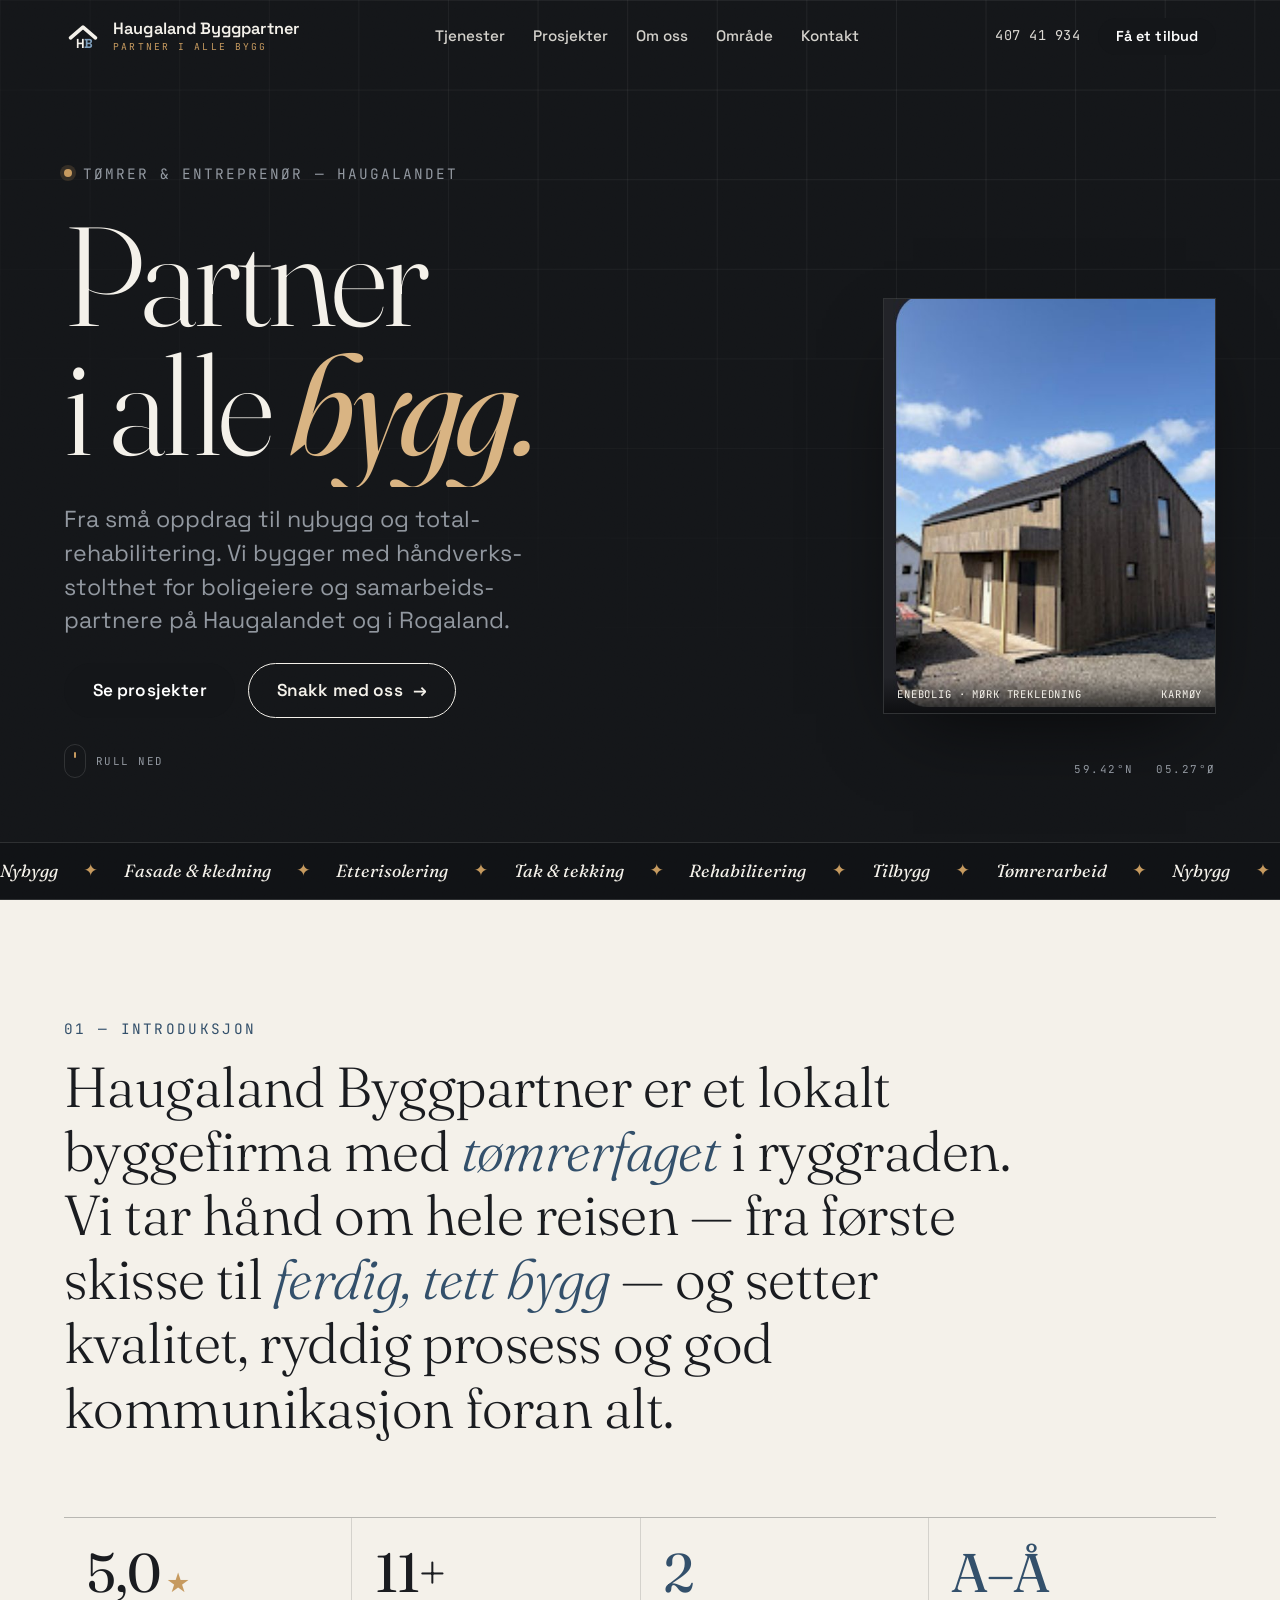
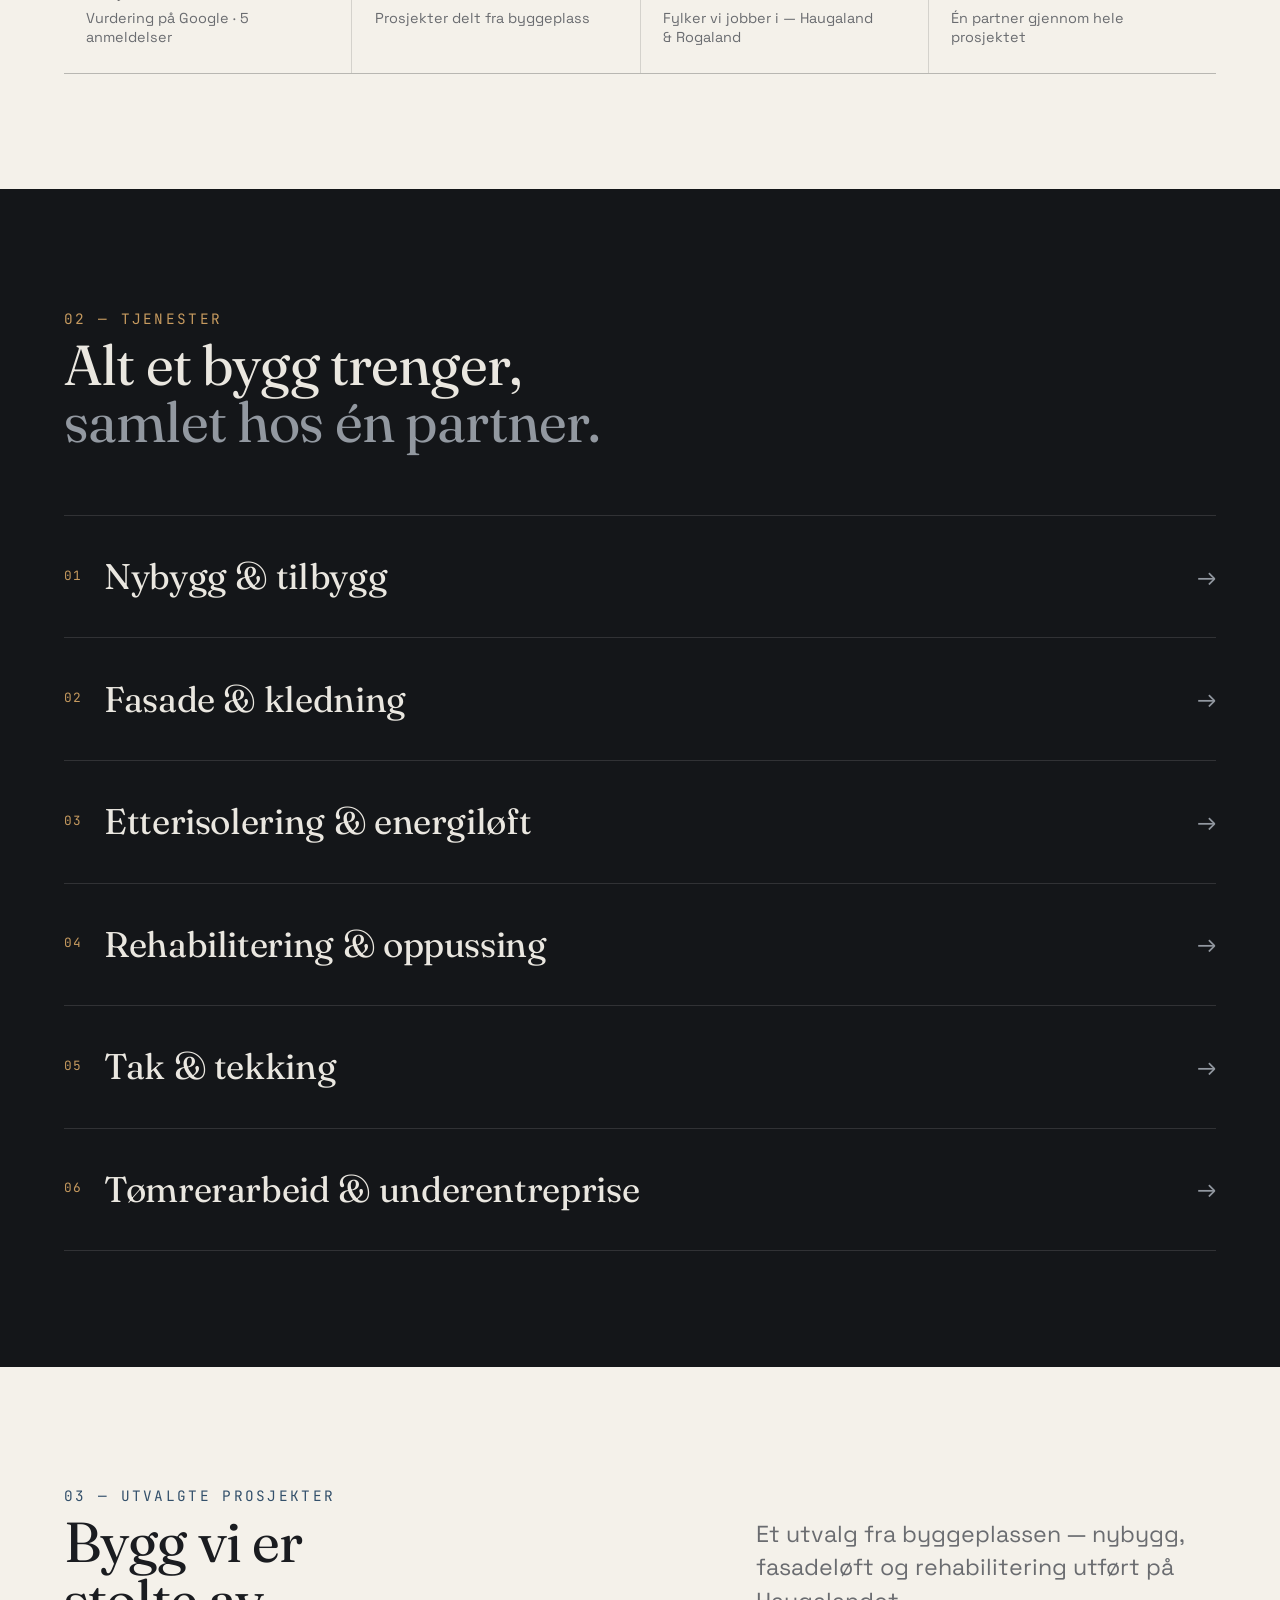
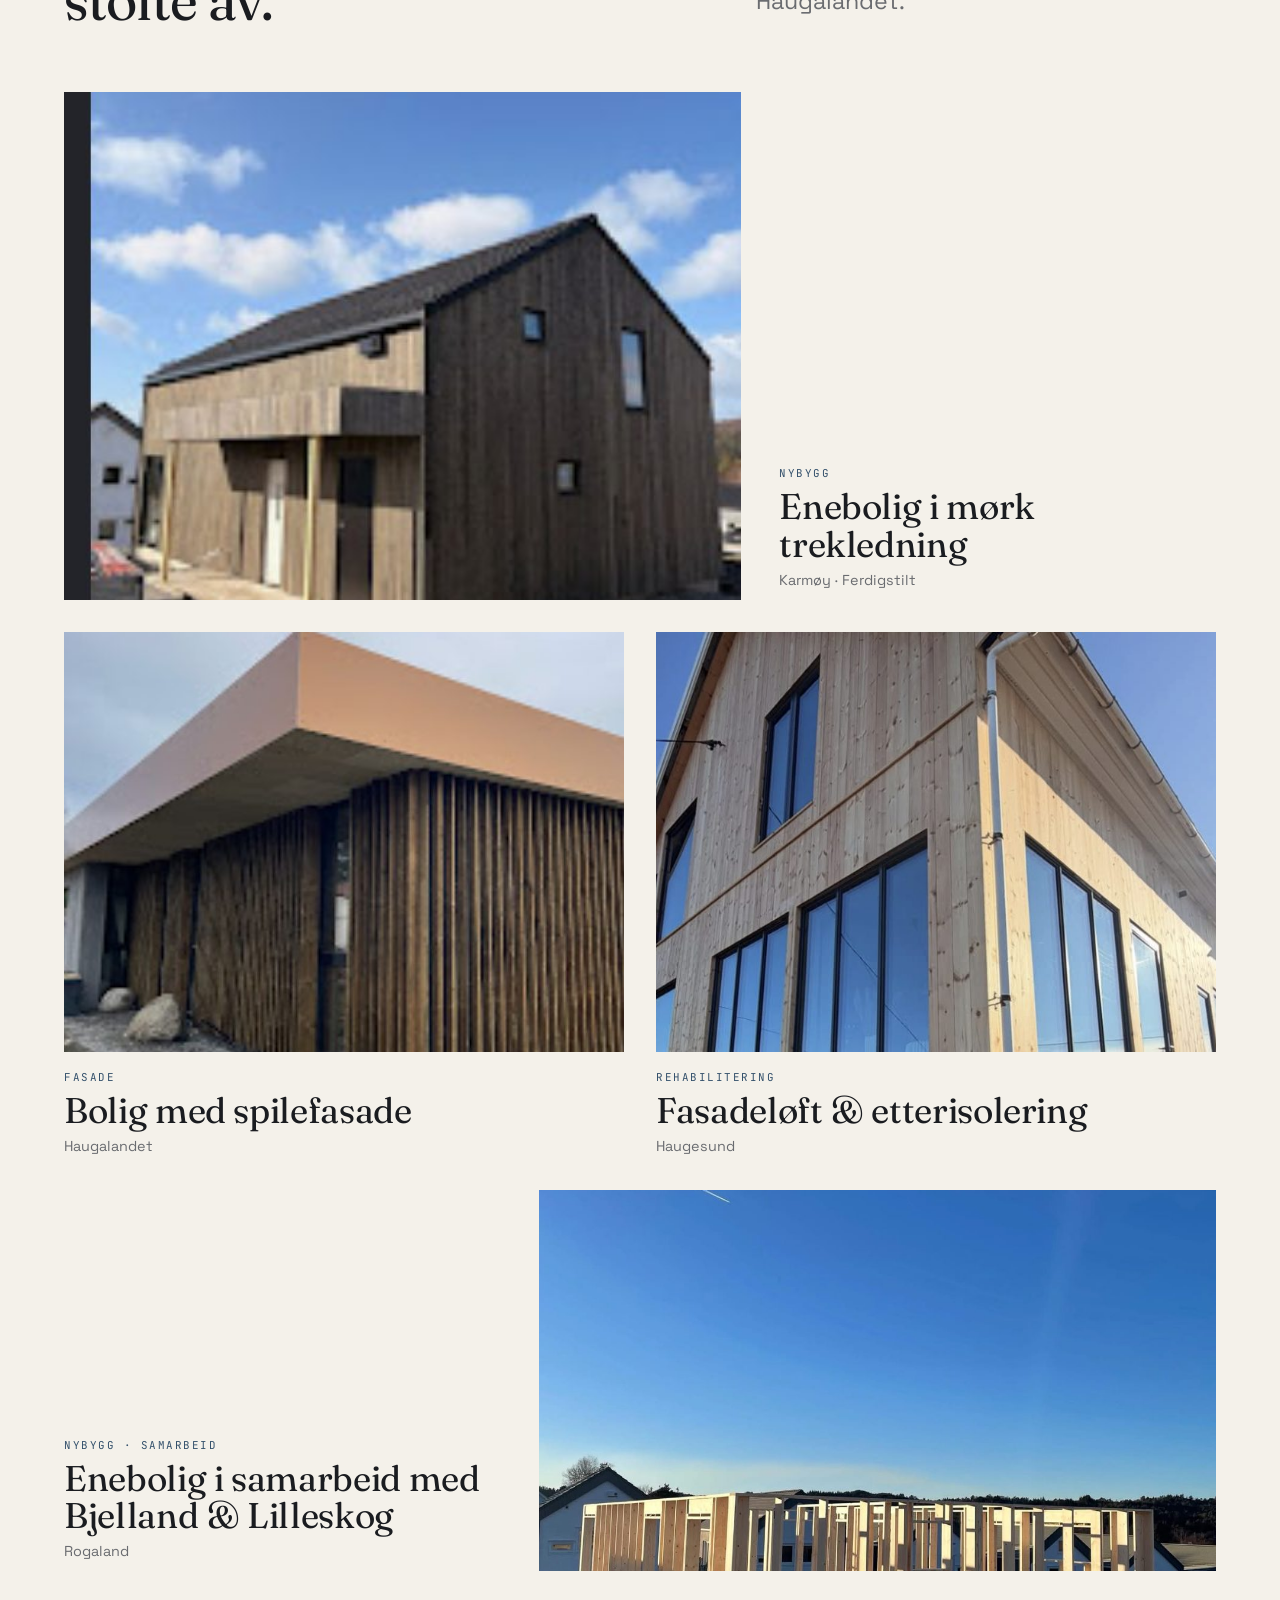
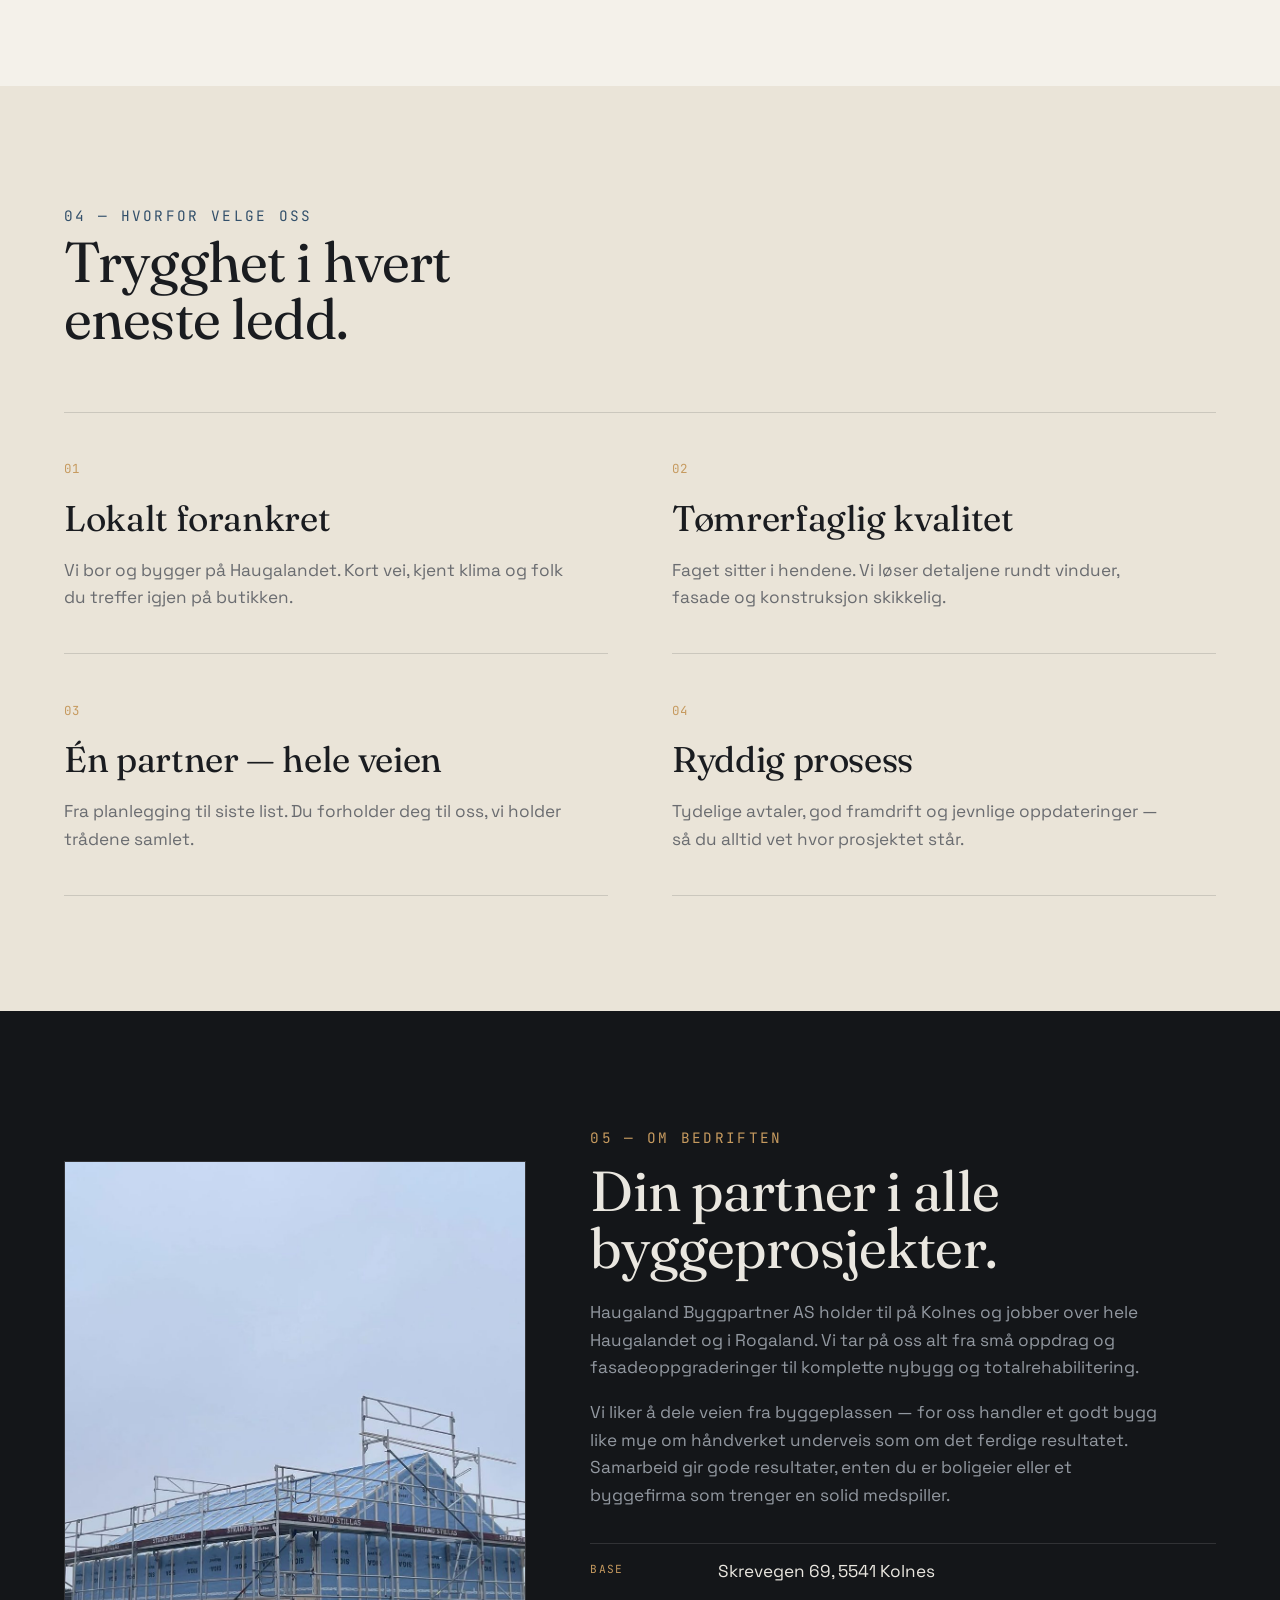
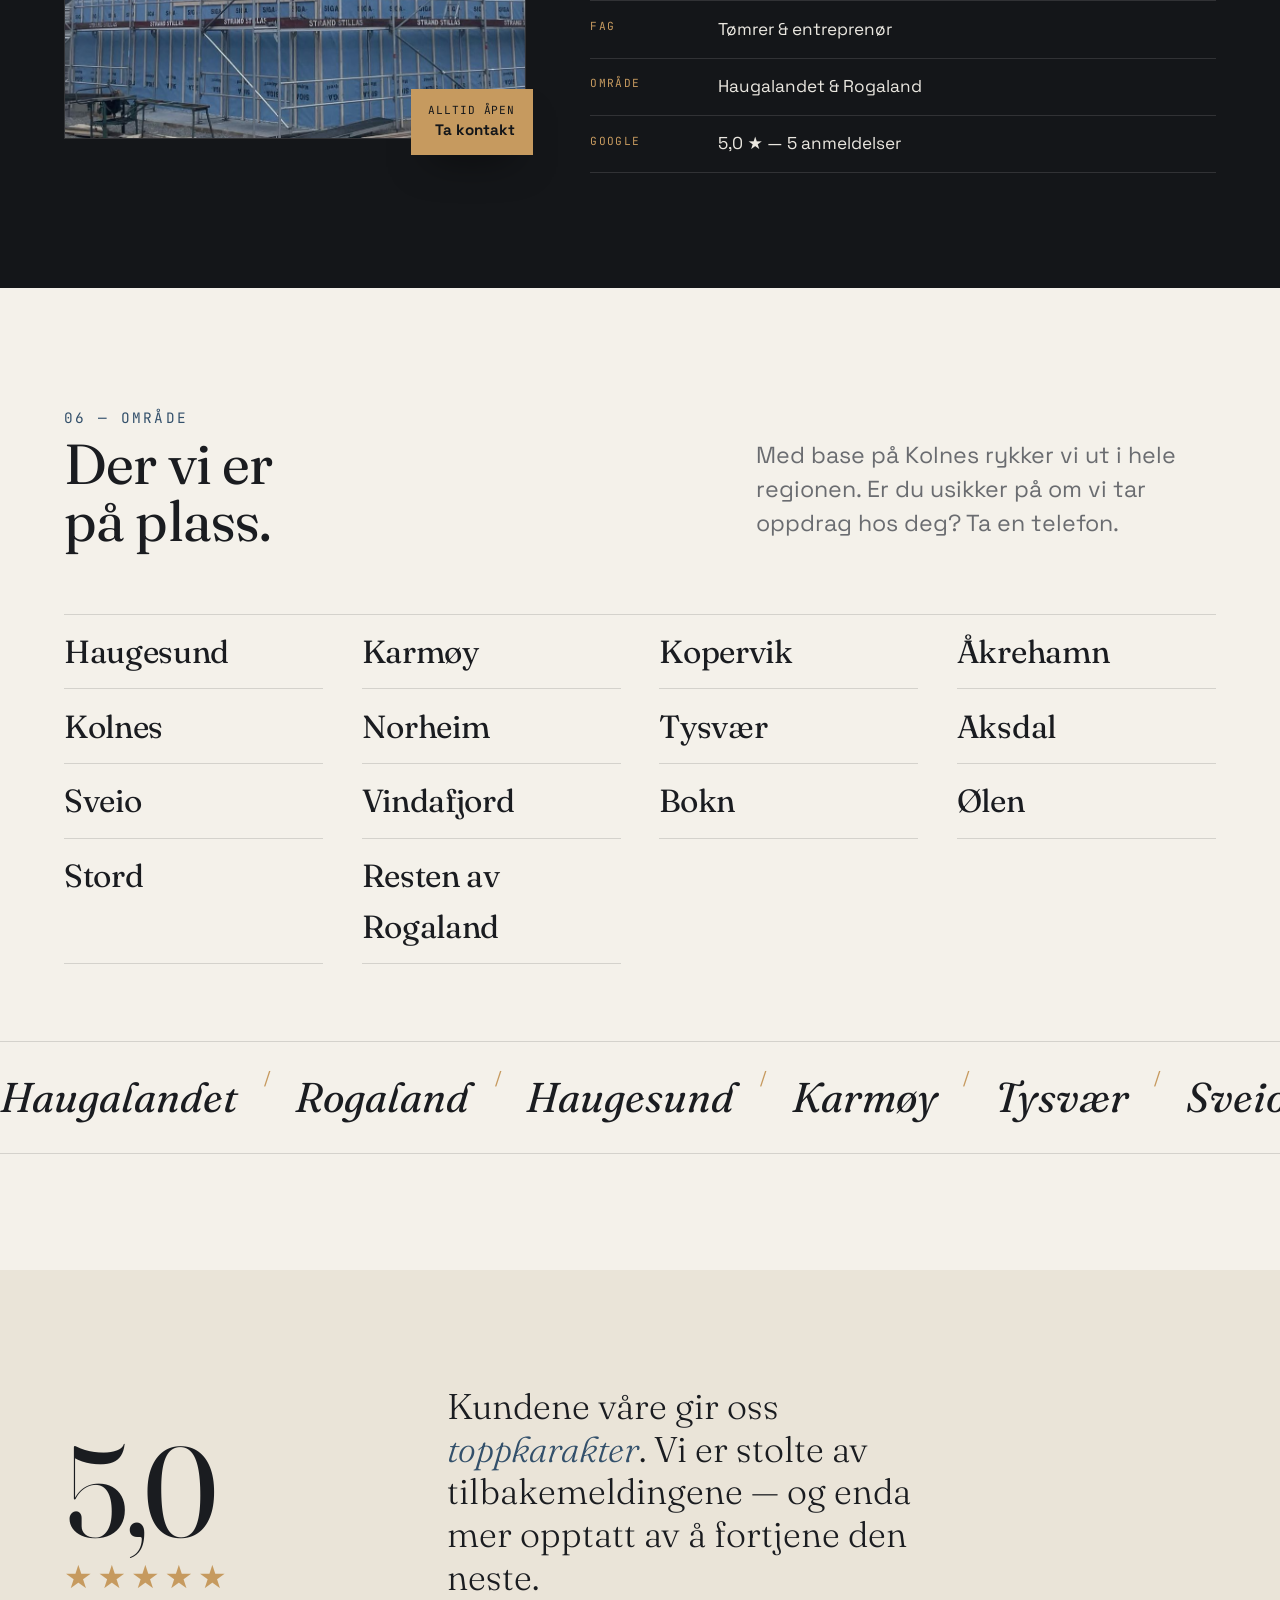
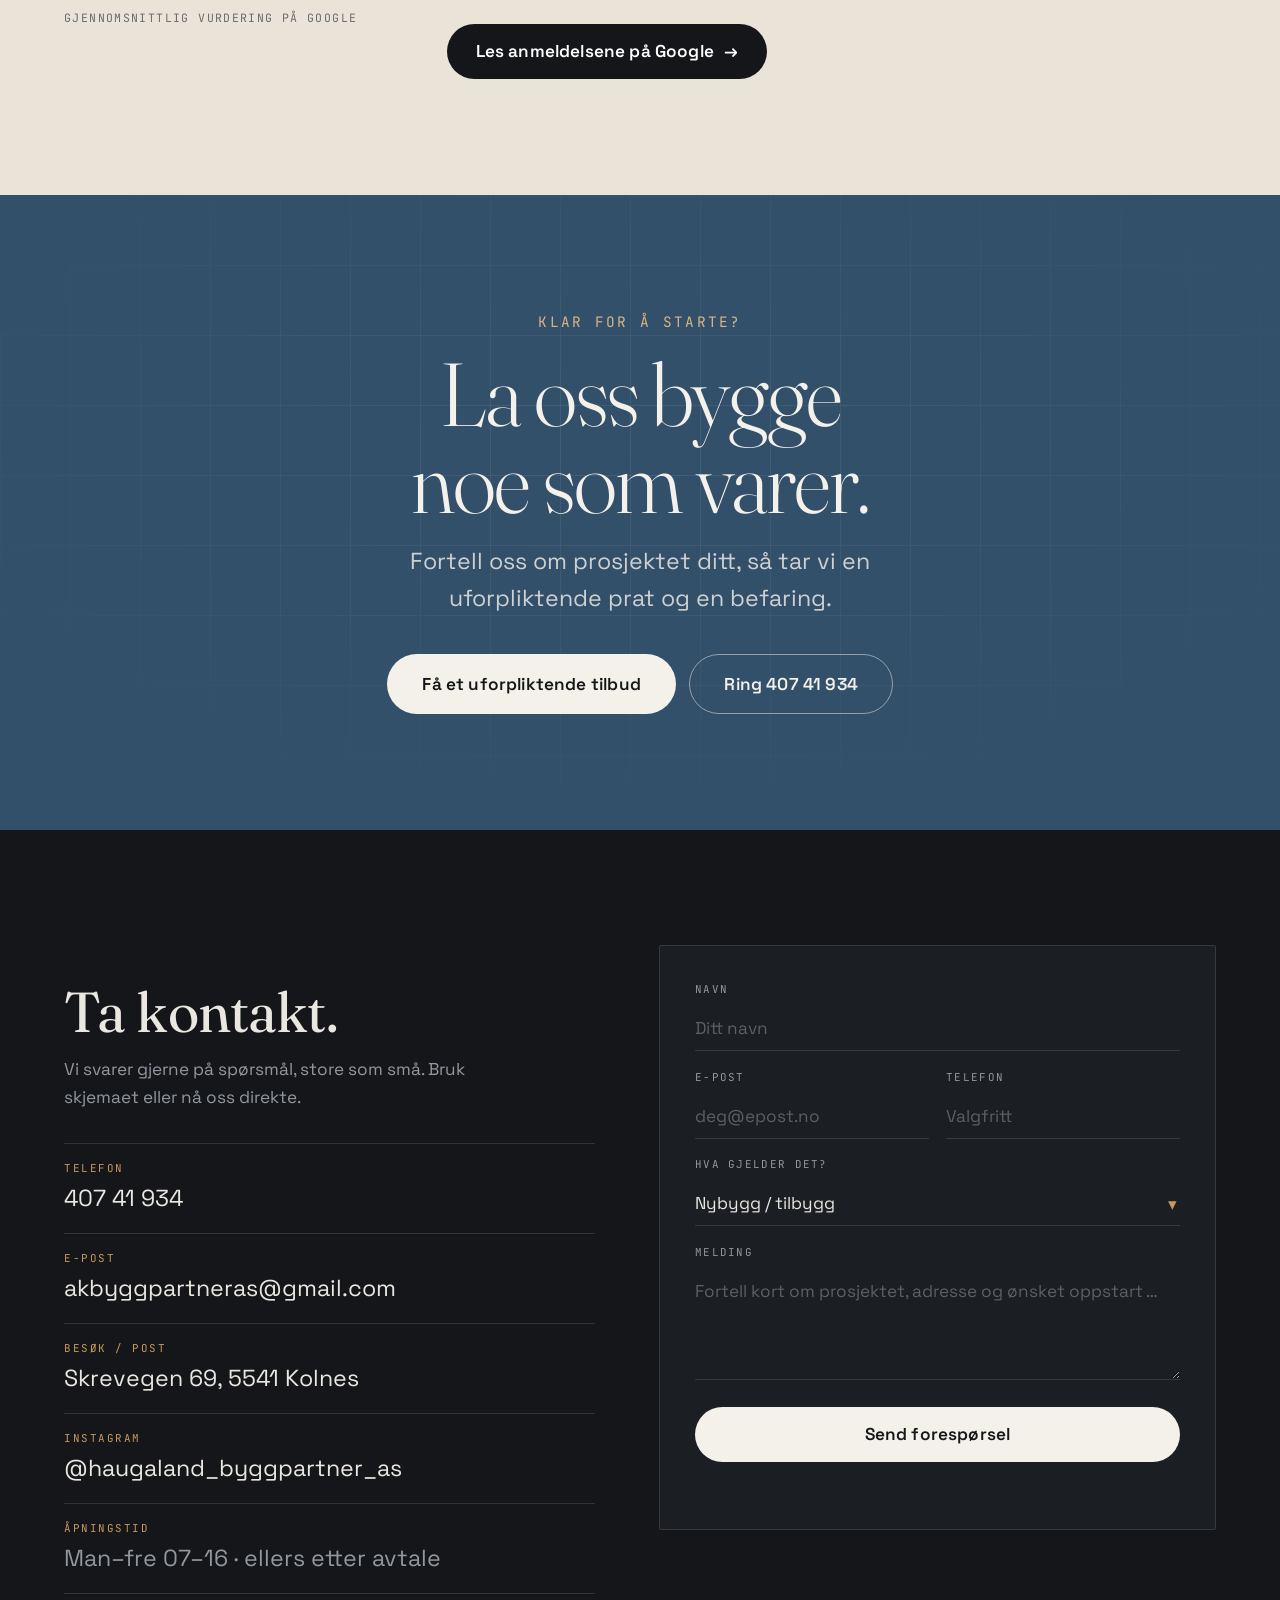
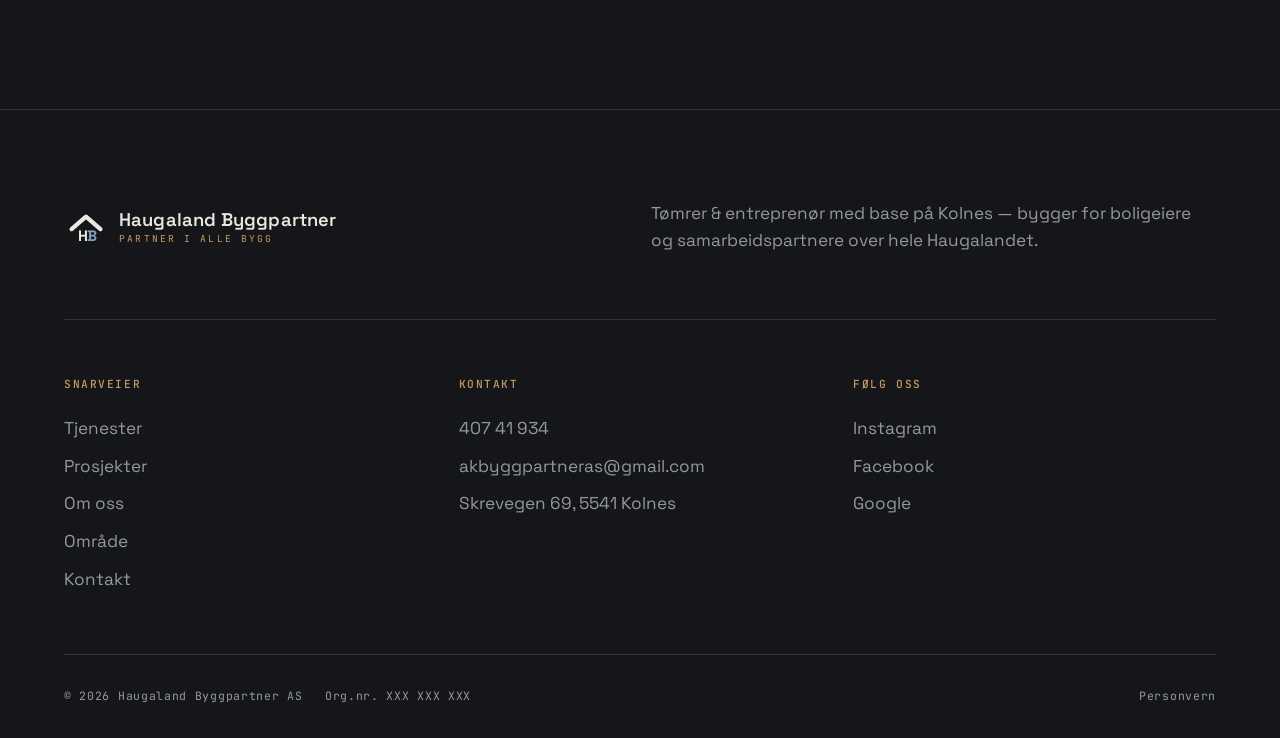
==== commit d3d275ba: "Ny nettside for Haugaland Byggpartner AS Skreddersydd, premium enside-nettside bygget fra bunnen av " ====
--- a/index.html
+++ b/index.html
@@ -1,435 +1,573 @@
 <!DOCTYPE html>
-<html lang="nb">
+<html lang="no">
 <head>
-  <meta charset="UTF-8">
-  <meta name="viewport" content="width=device-width, initial-scale=1.0">
-  <title>Førre Bygg – Byggefirma i Tysvær | Bolig, hytte, garasje & oppussing</title>
-  <meta name="description" content="Førre Bygg er et byggefirma i Tysvær på Haugalandet. Oppføring, oppgradering og utbedring av bolig, hytte og garasje – tømrerarbeid på time og fastpris. Få et uforpliktende tilbud.">
-  <meta name="keywords" content="tømrer Tysvær, snekker Haugalandet, tømrer Førresfjorden, byggefirma Tysvær, oppussing, tilbygg, garasje, nybygg, hytte, Førre Bygg">
-  <meta name="author" content="Førre Bygg">
-  <meta name="robots" content="index, follow">
-  <meta name="theme-color" content="#161619">
-  <link rel="canonical" href="https://forrebygg.no/">
-
-  <!-- Open Graph -->
-  <meta property="og:type" content="website">
-  <meta property="og:site_name" content="Førre Bygg">
-  <meta property="og:title" content="Førre Bygg – Byggefirma i Tysvær på Haugalandet">
-  <meta property="og:description" content="Oppføring, oppgradering og utbedring av bolig, hytte og garasje. Solid håndverk, tett oppfølging og et uforpliktende tilbud.">
-  <meta property="og:locale" content="nb_NO">
-  <meta property="og:url" content="https://forrebygg.no/">
-  <meta property="og:image" content="https://forrebygg.no/assets/img/og-image.svg">
-  <meta name="twitter:card" content="summary_large_image">
-
-  <link rel="icon" type="image/svg+xml" href="assets/img/favicon.svg">
-
-  <!-- Preload hero-poster for raskere LCP (videoen lastes etter) -->
-  <link rel="preload" as="image" href="assets/img/hero-poster.jpg" fetchpriority="high">
-
-  <!-- Fonts -->
-  <link rel="preconnect" href="https://fonts.googleapis.com">
-  <link rel="preconnect" href="https://fonts.gstatic.com" crossorigin>
-  <link rel="stylesheet" href="https://fonts.googleapis.com/css2?family=Fraunces:ital,opsz,wght@0,9..144,400..600;1,9..144,400..500&family=Inter:wght@400;500;600;700&display=swap">
-
-  <link rel="stylesheet" href="css/styles.css?v=31">
-
-  <!-- Structured data: lokalt byggefirma -->
-  <script type="application/ld+json">
-  {
-    "@context": "https://schema.org",
-    "@type": "GeneralContractor",
-    "name": "Førre Bygg AS",
-    "description": "Byggefirma i Tysvær på Haugalandet. Oppføring, oppgradering og utbedring av bolig, hytte og garasje. Tømrerarbeid på time og fastpris.",
-    "url": "https://forrebygg.no/",
-    "image": "https://forrebygg.no/assets/img/og-image.svg",
-    "telephone": "+4795757088",
-    "email": "Forrebygg@outlook.com",
-    "address": {
-      "@type": "PostalAddress",
-      "streetAddress": "Lyngvegen 7C",
-      "postalCode": "5563",
-      "addressLocality": "Førresfjorden",
-      "addressRegion": "Rogaland",
-      "addressCountry": "NO"
-    },
-    "areaServed": ["Tysvær","Haugalandet","Haugesund","Karmøy"],
-    "knowsAbout": ["Nybygg","Oppussing","Tilbygg","Garasje","Hytte","Tømrerarbeid"]
-  }
-  </script>
+<meta charset="UTF-8" />
+<meta name="viewport" content="width=device-width, initial-scale=1.0" />
+<title>Haugaland Byggpartner AS — Partner i alle bygg | Tømrer & entreprenør på Haugalandet</title>
+<meta name="description" content="Haugaland Byggpartner AS er din partner i alle byggeprosjekter — fra nybygg og tilbygg til fasade, etterisolering, tak og totalrehabilitering. Erfarne tømrere på Haugalandet og i Rogaland. 5,0★ på Google." />
+<meta name="theme-color" content="#141619" />
+<link rel="canonical" href="https://haugalandbyggpartner.no/" />
+
+<!-- Open Graph / Social -->
+<meta property="og:type" content="website" />
+<meta property="og:locale" content="nb_NO" />
+<meta property="og:site_name" content="Haugaland Byggpartner AS" />
+<meta property="og:title" content="Haugaland Byggpartner AS — Partner i alle bygg" />
+<meta property="og:description" content="Tømrer og entreprenør på Haugalandet. Nybygg, fasade, etterisolering, tak og rehabilitering — utført av erfarne håndverkere." />
+<meta property="og:url" content="https://haugalandbyggpartner.no/" />
+<meta property="og:image" content="https://haugalandbyggpartner.no/assets/img/og-image.jpg" />
+<meta name="twitter:card" content="summary_large_image" />
+
+<link rel="icon" href="favicon.svg" type="image/svg+xml" />
+<link rel="apple-touch-icon" href="favicon.svg" />
+
+<!-- Fonts -->
+<link rel="preconnect" href="https://fonts.googleapis.com" />
+<link rel="preconnect" href="https://fonts.gstatic.com" crossorigin />
+<link href="https://fonts.googleapis.com/css2?family=Fraunces:ital,opsz,wght@0,9..144,300..700;1,9..144,300..600&family=Space+Grotesk:wght@400;500;600;700&family=JetBrains+Mono:wght@400;500&display=swap" rel="stylesheet" />
+
+<link rel="stylesheet" href="css/styles.css" />
+
+<!-- Structured data -->
+<script type="application/ld+json">
+{
+  "@context": "https://schema.org",
+  "@type": "GeneralContractor",
+  "name": "Haugaland Byggpartner AS",
+  "image": "https://haugalandbyggpartner.no/assets/img/og-image.jpg",
+  "description": "Tømrer og entreprenør på Haugalandet. Nybygg, fasade, etterisolering, tak og totalrehabilitering.",
+  "url": "https://haugalandbyggpartner.no/",
+  "telephone": "+47 407 41 934",
+  "email": "akbyggpartneras@gmail.com",
+  "slogan": "Partner i alle bygg",
+  "address": {
+    "@type": "PostalAddress",
+    "streetAddress": "Skrevegen 69",
+    "postalCode": "5541",
+    "addressLocality": "Kolnes",
+    "addressCountry": "NO"
+  },
+  "areaServed": ["Haugalandet", "Rogaland", "Haugesund", "Karmøy", "Tysvær", "Sveio"],
+  "aggregateRating": {
+    "@type": "AggregateRating",
+    "ratingValue": "5.0",
+    "reviewCount": "5"
+  },
+  "sameAs": ["https://www.instagram.com/haugaland_byggpartner_as"]
+}
+</script>
 </head>
 <body>
-  <a class="skip-link" href="#main">Hopp til innhold</a>
-
-  <!-- ============ HEADER / MASTHEAD ============ -->
-  <header class="site-header" id="hjem">
-    <div class="topline">
-      <div class="container">
-        <span>Est. Førresfjorden · Tysvær</span>
-        <span>Bygg · Oppgradering · Utbedring</span>
-      </div>
-    </div>
-
-    <div class="masthead">
-      <div class="container masthead__row">
-        <nav class="mast-nav mast-nav--left" aria-label="Meny venstre">
-          <div class="mast-drop">
-            <a href="#tjenester" aria-haspopup="true">Tjenester</a>
-            <div class="mast-drop__menu" role="menu">
-              <a href="tjeneste-nybygg.html">Nybygg</a>
-              <a href="tjeneste-oppussing.html">Oppussing</a>
-              <a href="tjeneste-tilbygg.html">Tilbygg</a>
-              <a href="tjeneste-garasje.html">Garasje</a>
-              <a href="tjeneste-hytte.html">Hytte</a>
-              <a href="tjeneste-utvendig.html">Utvendig arbeid</a>
-            </div>
+
+<a class="skip-link" href="#hovedinnhold">Hopp til innhold</a>
+
+<!-- ===================== NAV ===================== -->
+<header class="nav" id="nav" data-nav>
+  <div class="nav__inner">
+    <a class="brand" href="#top" aria-label="Haugaland Byggpartner AS – til toppen">
+      <svg class="brand__mark" viewBox="0 0 64 56" aria-hidden="true">
+        <path d="M11 31 L32 13 L53 31" fill="none" stroke="currentColor" stroke-width="6.2" stroke-linecap="round" stroke-linejoin="round"/>
+        <text x="20.6" y="49" class="brand__hb-h">H</text>
+        <text x="33.2" y="49" class="brand__hb-b">B</text>
+      </svg>
+      <span class="brand__word">
+        <span class="brand__name">Haugaland Byggpartner</span>
+        <span class="brand__sub">Partner i alle bygg</span>
+      </span>
+    </a>
+
+    <nav class="nav__links" aria-label="Hovedmeny">
+      <a href="#tjenester">Tjenester</a>
+      <a href="#prosjekter">Prosjekter</a>
+      <a href="#om-oss">Om oss</a>
+      <a href="#omrade">Område</a>
+      <a href="#kontakt">Kontakt</a>
+    </nav>
+
+    <div class="nav__actions">
+      <a class="nav__phone" href="tel:+4740741934">407&nbsp;41&nbsp;934</a>
+      <a class="btn btn--sm btn--solid" href="#kontakt">Få et tilbud</a>
+    </div>
+
+    <button class="nav__burger" id="burger" aria-label="Åpne meny" aria-expanded="false" aria-controls="mobileMenu">
+      <span></span><span></span>
+    </button>
+  </div>
+</header>
+
+<!-- Mobile menu overlay -->
+<div class="mobile-menu" id="mobileMenu" aria-hidden="true">
+  <nav class="mobile-menu__links" aria-label="Mobilmeny">
+    <a href="#tjenester"><span class="mm-i">01</span> Tjenester</a>
+    <a href="#prosjekter"><span class="mm-i">02</span> Prosjekter</a>
+    <a href="#om-oss"><span class="mm-i">03</span> Om oss</a>
+    <a href="#omrade"><span class="mm-i">04</span> Område</a>
+    <a href="#kontakt"><span class="mm-i">05</span> Kontakt</a>
+  </nav>
+  <div class="mobile-menu__foot">
+    <a href="tel:+4740741934">407 41 934</a>
+    <a href="mailto:akbyggpartneras@gmail.com">akbyggpartneras@gmail.com</a>
+  </div>
+</div>
+
+<span id="top"></span>
+<main id="hovedinnhold">
+
+<!-- ===================== HERO ===================== -->
+<section class="hero" id="hero">
+  <div class="hero__grid" aria-hidden="true"></div>
+  <div class="hero__noise" aria-hidden="true"></div>
+
+  <div class="hero__inner">
+    <p class="hero__kicker" data-hero="1">
+      <span class="tick"></span> Tømrer &amp; entreprenør — Haugalandet
+    </p>
+
+    <h1 class="hero__title">
+      <span class="line" data-hero="2"><span>Partner</span></span>
+      <span class="line" data-hero="3"><span>i alle <em>bygg.</em></span></span>
+    </h1>
+
+    <figure class="hero__photo" data-hero="4">
+      <img src="assets/img/prosjekt-hytte.jpg" width="505" height="625"
+           alt="Enebolig med mørk trekledning oppført av Haugaland Byggpartner" loading="eager" />
+      <figcaption><span>Enebolig · mørk trekledning</span><span>Karmøy</span></figcaption>
+    </figure>
+
+    <div class="hero__lead" data-hero="5">
+      <p>Fra små oppdrag til nybygg og total&shy;rehabilitering. Vi bygger med håndverks&shy;stolthet
+         for boligeiere og samarbeids&shy;partnere på Haugalandet og i Rogaland.</p>
+      <div class="hero__cta">
+        <a class="btn btn--solid" href="#prosjekter">Se prosjekter</a>
+        <a class="btn btn--ghost" href="#kontakt">Snakk med oss <span aria-hidden="true">→</span></a>
+      </div>
+    </div>
+
+    <div class="hero__meta hero__meta--tr" data-hero="4">
+      <span>59.42°N</span><span>05.27°Ø</span>
+    </div>
+    <div class="hero__meta hero__meta--scroll" data-hero="5">
+      <span class="scroll-cue" aria-hidden="true"></span> Rull ned
+    </div>
+    <span class="hero__rail" aria-hidden="true" data-hero="5">Est. Kolnes — 5541</span>
+  </div>
+
+  <div class="marquee" aria-hidden="true">
+    <div class="marquee__track">
+      <span>Nybygg</span><i>✦</i><span>Fasade &amp; kledning</span><i>✦</i><span>Etterisolering</span><i>✦</i><span>Tak &amp; tekking</span><i>✦</i><span>Rehabilitering</span><i>✦</i><span>Tilbygg</span><i>✦</i><span>Tømrerarbeid</span><i>✦</i>
+      <span>Nybygg</span><i>✦</i><span>Fasade &amp; kledning</span><i>✦</i><span>Etterisolering</span><i>✦</i><span>Tak &amp; tekking</span><i>✦</i><span>Rehabilitering</span><i>✦</i><span>Tilbygg</span><i>✦</i><span>Tømrerarbeid</span><i>✦</i>
+    </div>
+  </div>
+</section>
+
+<!-- ===================== INTRO ===================== -->
+<section class="intro section" id="intro">
+  <div class="wrap">
+    <div class="intro__head">
+      <span class="idx" data-reveal>01 — Introduksjon</span>
+    </div>
+    <p class="intro__statement" data-reveal>
+      Haugaland Byggpartner er et lokalt byggefirma med <em>tømrerfaget</em> i ryggraden.
+      Vi tar hånd om hele reisen — fra første skisse til <em>ferdig, tett bygg</em> — og setter
+      kvalitet, ryddig prosess og god kommunikasjon foran alt.
+    </p>
+
+    <div class="stats" data-reveal>
+      <div class="stat">
+        <span class="stat__num"><span data-count="5" data-decimals="1">0,0</span><i>★</i></span>
+        <span class="stat__lab">Vurdering på Google · 5 anmeldelser</span>
+      </div>
+      <div class="stat">
+        <span class="stat__num" data-count="11" data-suffix="+">0</span>
+        <span class="stat__lab">Prosjekter delt fra byggeplass</span>
+      </div>
+      <div class="stat">
+        <span class="stat__num stat__num--txt">2</span>
+        <span class="stat__lab">Fylker vi jobber i — Haugaland &amp; Rogaland</span>
+      </div>
+      <div class="stat">
+        <span class="stat__num stat__num--txt">A–Å</span>
+        <span class="stat__lab">Én partner gjennom hele prosjektet</span>
+      </div>
+    </div>
+  </div>
+</section>
+
+<!-- ===================== TJENESTER ===================== -->
+<section class="services section section--dark" id="tjenester">
+  <div class="wrap">
+    <div class="sec-head">
+      <span class="idx idx--light" data-reveal>02 — Tjenester</span>
+      <h2 class="sec-title" data-reveal>Alt et bygg trenger,<br><span class="muted">samlet hos én partner.</span></h2>
+    </div>
+
+    <ul class="svc-list" id="svcList">
+      <li class="svc" data-reveal data-img="assets/img/prosjekt-nybygg.jpg">
+        <span class="svc__no">01</span>
+        <div class="svc__body">
+          <h3 class="svc__title">Nybygg &amp; tilbygg</h3>
+          <p class="svc__desc">Vi reiser nye eneboliger og tilbygg fra grunn til tett hus — bærende konstruksjoner og avstivere utført etter alle krav.</p>
+        </div>
+        <span class="svc__arrow" aria-hidden="true">→</span>
+      </li>
+      <li class="svc" data-reveal data-img="assets/img/prosjekt-spilefasade.jpg">
+        <span class="svc__no">02</span>
+        <div class="svc__body">
+          <h3 class="svc__title">Fasade &amp; kledning</h3>
+          <p class="svc__desc">Ny trekledning, stående kledning og moderne spilefasader som gir boligen et helt nytt uttrykk.</p>
+        </div>
+        <span class="svc__arrow" aria-hidden="true">→</span>
+      </li>
+      <li class="svc" data-reveal data-img="assets/img/prosjekt-trekledning.jpg">
+        <span class="svc__no">03</span>
+        <div class="svc__body">
+          <h3 class="svc__title">Etterisolering &amp; energiløft</h3>
+          <p class="svc__desc">Ny vindsperre, utlekting og etterisolering. Resultatet er en varmere bolig og lavere energiforbruk.</p>
+        </div>
+        <span class="svc__arrow" aria-hidden="true">→</span>
+      </li>
+      <li class="svc" data-reveal data-img="assets/img/prosjekt-taktekking.jpg">
+        <span class="svc__no">04</span>
+        <div class="svc__body">
+          <h3 class="svc__title">Rehabilitering &amp; oppussing</h3>
+          <p class="svc__desc">Total oppgradering av eldre bygg. Vi river ut det gamle og gir huset nytt liv — teknisk og visuelt.</p>
+        </div>
+        <span class="svc__arrow" aria-hidden="true">→</span>
+      </li>
+      <li class="svc" data-reveal data-img="assets/img/prosjekt-tett.jpg">
+        <span class="svc__no">05</span>
+        <div class="svc__body">
+          <h3 class="svc__title">Tak &amp; tekking</h3>
+          <p class="svc__desc">Nytt tak, takstein og tetting som holder vær og vind ute — år etter år.</p>
+        </div>
+        <span class="svc__arrow" aria-hidden="true">→</span>
+      </li>
+      <li class="svc" data-reveal data-img="assets/img/detalj-bjelker.jpg">
+        <span class="svc__no">06</span>
+        <div class="svc__body">
+          <h3 class="svc__title">Tømrerarbeid &amp; underentreprise</h3>
+          <p class="svc__desc">Erfarne tømrere og en pålitelig samarbeidspartner for andre byggefirma som trenger kapasitet.</p>
+        </div>
+        <span class="svc__arrow" aria-hidden="true">→</span>
+      </li>
+    </ul>
+
+    <div class="svc-hover" id="svcHover" aria-hidden="true"><img alt="" /></div>
+  </div>
+</section>
+
+<!-- ===================== PROSJEKTER ===================== -->
+<section class="projects section" id="prosjekter">
+  <div class="wrap">
+    <div class="sec-head sec-head--split">
+      <div>
+        <span class="idx" data-reveal>03 — Utvalgte prosjekter</span>
+        <h2 class="sec-title" data-reveal>Bygg vi er<br>stolte av.</h2>
+      </div>
+      <p class="sec-lead" data-reveal>Et utvalg fra byggeplassen — nybygg, fasadeløft og rehabilitering utført på Haugalandet.</p>
+    </div>
+  </div>
+
+  <div class="proj-stack">
+    <!-- 1 large -->
+    <article class="proj proj--lead" data-reveal>
+      <a class="proj__media" href="#kontakt" aria-label="Enebolig med mørk trekledning – Karmøy">
+        <img src="assets/img/prosjekt-hytte.jpg" alt="Moderne enebolig med mørk stående trekledning" loading="lazy" />
+      </a>
+      <div class="proj__meta">
+        <span class="proj__tag">Nybygg</span>
+        <h3 class="proj__title">Enebolig i mørk trekledning</h3>
+        <p class="proj__loc">Karmøy · Ferdigstilt</p>
+      </div>
+    </article>
+
+    <!-- 2 + 3 duo -->
+    <div class="proj-duo">
+      <article class="proj" data-reveal>
+        <a class="proj__media" href="#kontakt" aria-label="Moderne bolig med spilefasade">
+          <img src="assets/img/prosjekt-spilefasade.jpg" alt="Moderne bolig med vertikal spilefasade i tre" loading="lazy" />
+        </a>
+        <div class="proj__meta">
+          <span class="proj__tag">Fasade</span>
+          <h3 class="proj__title">Bolig med spilefasade</h3>
+          <p class="proj__loc">Haugalandet</p>
+        </div>
+      </article>
+      <article class="proj" data-reveal>
+        <a class="proj__media" href="#kontakt" aria-label="Fasadeløft med ny trekledning i Haugesund">
+          <img src="assets/img/prosjekt-trekledning.jpg" alt="Fasadeløft med ny lys trekledning og store vindusfelt" loading="lazy" />
+        </a>
+        <div class="proj__meta">
+          <span class="proj__tag">Rehabilitering</span>
+          <h3 class="proj__title">Fasadeløft &amp; etterisolering</h3>
+          <p class="proj__loc">Haugesund</p>
+        </div>
+      </article>
+    </div>
+
+    <!-- 4 wide -->
+    <article class="proj proj--wide" data-reveal>
+      <a class="proj__media" href="#kontakt" aria-label="Nybygg i samarbeid – Rogaland">
+        <img src="assets/img/prosjekt-nybygg.jpg" alt="Nybygg under reising med bærende trekonstruksjoner" loading="lazy" />
+      </a>
+      <div class="proj__meta">
+        <span class="proj__tag">Nybygg · Samarbeid</span>
+        <h3 class="proj__title">Enebolig i samarbeid med Bjelland &amp; Lilleskog</h3>
+        <p class="proj__loc">Rogaland</p>
+      </div>
+    </article>
+  </div>
+</section>
+
+<!-- ===================== HVORFOR OSS ===================== -->
+<section class="why section section--bone" id="hvorfor">
+  <div class="wrap">
+    <div class="sec-head">
+      <span class="idx" data-reveal>04 — Hvorfor velge oss</span>
+      <h2 class="sec-title" data-reveal>Trygghet i hvert<br>eneste ledd.</h2>
+    </div>
+
+    <div class="why__grid">
+      <div class="why__item" data-reveal>
+        <span class="why__no">01</span>
+        <h3>Lokalt forankret</h3>
+        <p>Vi bor og bygger på Haugalandet. Kort vei, kjent klima og folk du treffer igjen på butikken.</p>
+      </div>
+      <div class="why__item" data-reveal>
+        <span class="why__no">02</span>
+        <h3>Tømrerfaglig kvalitet</h3>
+        <p>Faget sitter i hendene. Vi løser detaljene rundt vinduer, fasade og konstruksjon skikkelig.</p>
+      </div>
+      <div class="why__item" data-reveal>
+        <span class="why__no">03</span>
+        <h3>Én partner — hele veien</h3>
+        <p>Fra planlegging til siste list. Du forholder deg til oss, vi holder trådene samlet.</p>
+      </div>
+      <div class="why__item" data-reveal>
+        <span class="why__no">04</span>
+        <h3>Ryddig prosess</h3>
+        <p>Tydelige avtaler, god framdrift og jevnlige oppdateringer — så du alltid vet hvor prosjektet står.</p>
+      </div>
+    </div>
+  </div>
+</section>
+
+<!-- ===================== OM OSS ===================== -->
+<section class="about section section--dark" id="om-oss">
+  <div class="wrap about__wrap">
+    <div class="about__media" data-reveal>
+      <img src="assets/img/prosjekt-tett.jpg" alt="Haugaland Byggpartner på byggeplass – bygget er reist og gjort tett" loading="lazy" />
+      <span class="about__badge">Alltid åpen<br><b>Ta kontakt</b></span>
+    </div>
+    <div class="about__text">
+      <span class="idx idx--light" data-reveal>05 — Om bedriften</span>
+      <h2 class="sec-title" data-reveal>Din partner i alle<br>byggeprosjekter.</h2>
+      <p data-reveal>Haugaland Byggpartner AS holder til på Kolnes og jobber over hele Haugalandet og i Rogaland.
+        Vi tar på oss alt fra små oppdrag og fasadeoppgraderinger til komplette nybygg og totalrehabilitering.</p>
+      <p data-reveal>Vi liker å dele veien fra byggeplassen — for oss handler et godt bygg like mye om
+        håndverket underveis som om det ferdige resultatet. Samarbeid gir gode resultater, enten du er
+        boligeier eller et byggefirma som trenger en solid medspiller.</p>
+      <ul class="about__facts" data-reveal>
+        <li><span>Base</span> Skrevegen 69, 5541 Kolnes</li>
+        <li><span>Fag</span> Tømrer &amp; entreprenør</li>
+        <li><span>Område</span> Haugalandet &amp; Rogaland</li>
+        <li><span>Google</span> 5,0 ★ — 5 anmeldelser</li>
+      </ul>
+    </div>
+  </div>
+</section>
+
+<!-- ===================== OMRÅDE ===================== -->
+<section class="area section" id="omrade">
+  <div class="wrap">
+    <div class="sec-head sec-head--split">
+      <div>
+        <span class="idx" data-reveal>06 — Område</span>
+        <h2 class="sec-title" data-reveal>Der vi er<br>på plass.</h2>
+      </div>
+      <p class="sec-lead" data-reveal>Med base på Kolnes rykker vi ut i hele regionen. Er du usikker på om vi tar oppdrag hos deg? Ta en telefon.</p>
+    </div>
+
+    <ul class="area__list" data-reveal>
+      <li>Haugesund</li>
+      <li>Karmøy</li>
+      <li>Kopervik</li>
+      <li>Åkrehamn</li>
+      <li>Kolnes</li>
+      <li>Norheim</li>
+      <li>Tysvær</li>
+      <li>Aksdal</li>
+      <li>Sveio</li>
+      <li>Vindafjord</li>
+      <li>Bokn</li>
+      <li>Ølen</li>
+      <li>Stord</li>
+      <li>Resten av Rogaland</li>
+    </ul>
+  </div>
+  <div class="area__marq" aria-hidden="true">
+    <div class="area__marq-track">
+      <span>Haugalandet</span><i>/</i><span>Rogaland</span><i>/</i><span>Haugesund</span><i>/</i><span>Karmøy</span><i>/</i><span>Tysvær</span><i>/</i><span>Sveio</span><i>/</i>
+      <span>Haugalandet</span><i>/</i><span>Rogaland</span><i>/</i><span>Haugesund</span><i>/</i><span>Karmøy</span><i>/</i><span>Tysvær</span><i>/</i><span>Sveio</span><i>/</i>
+    </div>
+  </div>
+</section>
+
+<!-- ===================== ANMELDELSER / TRUST ===================== -->
+<section class="trust section section--bone" id="anmeldelser">
+  <div class="wrap trust__wrap">
+    <div class="trust__score" data-reveal>
+      <span class="trust__num">5,0</span>
+      <span class="trust__stars" aria-label="5 av 5 stjerner">★★★★★</span>
+      <span class="trust__lab">Gjennomsnittlig vurdering på Google</span>
+    </div>
+    <div class="trust__text" data-reveal>
+      <p>Kundene våre gir oss <em>toppkarakter</em>. Vi er stolte av tilbakemeldingene — og enda mer
+         opptatt av å fortjene den neste.</p>
+      <a class="btn btn--dark" href="https://www.google.com/search?q=Haugaland+Byggpartner+AS+anmeldelser" target="_blank" rel="noopener">Les anmeldelsene på Google <span aria-hidden="true">→</span></a>
+    </div>
+  </div>
+</section>
+
+<!-- ===================== CTA ===================== -->
+<section class="cta section" id="cta">
+  <div class="wrap cta__wrap">
+    <span class="cta__kicker" data-reveal>Klar for å starte?</span>
+    <h2 class="cta__title" data-reveal>La oss bygge<br>noe som varer.</h2>
+    <p class="cta__lead" data-reveal>Fortell oss om prosjektet ditt, så tar vi en uforpliktende prat og en befaring.</p>
+    <div class="cta__actions" data-reveal>
+      <a class="btn btn--solid btn--lg" href="#kontakt">Få et uforpliktende tilbud</a>
+      <a class="btn btn--ghost btn--lg" href="tel:+4740741934">Ring 407 41 934</a>
+    </div>
+  </div>
+</section>
+
+<!-- ===================== KONTAKT ===================== -->
+<section class="contact section section--dark" id="kontakt">
+  <div class="wrap contact__wrap">
+    <div class="contact__info">
+      <span class="idx idx--light" data-reveal>07 — Kontakt</span>
+      <h2 class="sec-title" data-reveal>Ta kontakt.</h2>
+      <p class="contact__intro" data-reveal>Vi svarer gjerne på spørsmål, store som små. Bruk skjemaet eller nå oss direkte.</p>
+
+      <ul class="contact__list" data-reveal>
+        <li>
+          <span class="contact__k">Telefon</span>
+          <a class="contact__v" href="tel:+4740741934">407 41 934</a>
+        </li>
+        <li>
+          <span class="contact__k">E-post</span>
+          <a class="contact__v" href="mailto:akbyggpartneras@gmail.com">akbyggpartneras@gmail.com</a>
+        </li>
+        <li>
+          <span class="contact__k">Besøk / post</span>
+          <a class="contact__v" href="https://maps.google.com/?q=Skrevegen+69,+5541+Kolnes" target="_blank" rel="noopener">Skrevegen 69, 5541 Kolnes</a>
+        </li>
+        <li>
+          <span class="contact__k">Instagram</span>
+          <a class="contact__v" href="https://www.instagram.com/haugaland_byggpartner_as" target="_blank" rel="noopener">@haugaland_byggpartner_as</a>
+        </li>
+        <li>
+          <span class="contact__k">Åpningstid</span>
+          <span class="contact__v contact__v--plain">Man–fre 07–16 · ellers etter avtale</span>
+        </li>
+      </ul>
+    </div>
+
+    <div class="contact__form-wrap" data-reveal>
+      <form class="form" id="contactForm" action="https://formspree.io/f/your-form-id" method="POST" novalidate>
+        <div class="field">
+          <label for="navn">Navn</label>
+          <input type="text" id="navn" name="navn" autocomplete="name" required placeholder="Ditt navn" />
+        </div>
+        <div class="field-row">
+          <div class="field">
+            <label for="epost">E-post</label>
+            <input type="email" id="epost" name="epost" autocomplete="email" required placeholder="deg@epost.no" />
           </div>
-          <a href="#referanser">Referanser</a>
-        </nav>
-
-        <a href="#hjem" class="masthead__brand" aria-label="Førre Bygg – til toppen">
-          <span class="masthead__word">Førre&nbsp;Bygg</span>
-        </a>
-
-        <nav class="mast-nav mast-nav--right" aria-label="Meny høyre">
-          <a href="#om-oss">Om oss</a>
-          <a href="#kontakt">Kontakt</a>
-        </nav>
-
-        <button class="nav-toggle" id="navToggle" aria-label="Åpne meny" aria-expanded="false" aria-controls="primaryNav"><span></span></button>
-        <nav class="nav" id="primaryNav" aria-label="Hovedmeny">
-          <a href="#tjenester">Tjenester</a>
-          <a href="#referanser">Referanser</a>
-          <a href="#om-oss">Om oss</a>
-          <a href="#kontakt">Kontakt</a>
-        </nav>
-      </div>
-    </div>
-  </header>
-
-  <main id="main">
-
-    <!-- ============ HERO ============ -->
-    <section class="hero">
-      <div class="hero__media">
-        <video class="hero__video" autoplay muted loop playsinline preload="auto"
-               poster="assets/img/hero-poster.jpg" aria-hidden="true">
-          <source src="assets/img/video/prosjekt.mp4" type="video/mp4">
-        </video>
-      </div>
-      <div class="hero__scrim"></div>
-      <div class="container hero__inner">
-        <div class="hero__intro reveal is-in">
-          <h1>Din byggpartner på <em>Haugalandet</em></h1>
-          <p class="hero__subline">Vi bygger og oppgraderer bolig, hytte, garasje og oppussing – med solid håndverk og tett oppfølging.</p>
-        </div>
-        <div class="hero__card reveal is-in">
-          <span class="hero__card-eyebrow">Førre Bygg · Tysvær</span>
-          <h2>Klar for å realisere planene dine?</h2>
-          <p>Fortell oss kort om prosjektet ditt, så gir vi deg et uforpliktende tilbud.</p>
-          <a href="#kontakt" class="btn btn--ink btn--lg btn--block hero__card-btn">
-            Be om tilbud
-            <svg viewBox="0 0 24 24" fill="none" stroke="currentColor" stroke-width="2" stroke-linecap="round" stroke-linejoin="round" aria-hidden="true"><path d="M5 12h14M13 6l6 6-6 6"/></svg>
-          </a>
-          <p class="hero__card-trust">Uforpliktende · Lokalt byggefirma</p>
-        </div>
-      </div>
-    </section>
-    <div class="hero__facts-band">
-      <div class="container">
-        <div class="hero__facts">
-          <div class="hero__fact"><strong>Bolig</strong><span>Nybygg</span></div>
-          <div class="hero__fact"><strong>Hytte</strong><span>Fritidsbolig</span></div>
-          <div class="hero__fact"><strong>Garasje</strong><span>Tilbygg</span></div>
-          <div class="hero__fact"><strong>Oppussing</strong><span>Utbedring</span></div>
-        </div>
-      </div>
-    </div>
-
-    <!-- ============ INTRO ============ -->
-    <section class="section">
-      <div class="container">
-        <div class="intro__grid">
-          <div class="reveal">
-            <span class="eyebrow">Om Førre Bygg</span>
-            <p class="intro__lead" style="margin-top:18px">Et byggfirma du kan <em>bygge videre på</em> – lokalt forankret i Tysvær.</p>
+          <div class="field">
+            <label for="telefon">Telefon</label>
+            <input type="tel" id="telefon" name="telefon" autocomplete="tel" placeholder="Valgfritt" />
           </div>
-          <div class="intro__cols reveal" data-delay="1">
-            <p>Førre Bygg holder til i Førresfjorden i Tysvær og jobber med oppføring, oppgradering og utbedring av bolig, hytte og garasje. Vi legger vekt på godt håndverk, ryddige prosesser og tett kundekontakt gjennom hele prosjektet.</p>
-            <p>Vi utfører tømrerarbeid både på timebasis og til fastpris, og kan bistå med dyktige underleverandører innen alle fag. Slik tar vi ansvar for hele prosjektet – og sørger for at du vet hva som skjer underveis, fra oppstart til ferdig resultat.</p>
+        </div>
+        <div class="field">
+          <label for="type">Hva gjelder det?</label>
+          <div class="select-wrap">
+            <select id="type" name="prosjekttype">
+              <option value="Nybygg / tilbygg">Nybygg / tilbygg</option>
+              <option value="Fasade / kledning">Fasade / kledning</option>
+              <option value="Etterisolering / energiløft">Etterisolering / energiløft</option>
+              <option value="Rehabilitering / oppussing">Rehabilitering / oppussing</option>
+              <option value="Tak / tekking">Tak / tekking</option>
+              <option value="Tømrer / underentreprise">Tømrer / underentreprise</option>
+              <option value="Annet">Annet</option>
+            </select>
           </div>
         </div>
-      </div>
-    </section>
-
-    <!-- ============ TJENESTER ============ -->
-    <section class="section section--tint" id="tjenester">
-      <div class="container">
-        <div class="section-head reveal">
-          <span class="eyebrow">Tjenester</span>
-          <h2>Et bredt fagområde innen bygg</h2>
-          <p>Fra nybygg til mindre utbedringer – vi tar ansvar for hele prosjektet og leverer solid håndverk fra grunn til ferdig resultat.</p>
-        </div>
-
-        <div class="svc-grid">
-          <a class="svc reveal" href="tjeneste-nybygg.html">
-            <div class="svc__icon"><svg viewBox="0 0 24 24" fill="none" stroke="currentColor" stroke-linecap="round" stroke-linejoin="round"><path d="M3 11l9-8 9 8"/><path d="M5 10v10h14V10"/><path d="M9 20v-6h6v6"/></svg></div>
-            <h3>Nybygg</h3>
-            <p>Oppføring av nye boliger, hytter og bygg – planlagt og gjennomført med presisjon fra grunnmur til ferdigstillelse.</p>
-            <span class="svc__more">Les mer →</span>
-          </a>
-          <a class="svc reveal" data-delay="1" href="tjeneste-oppussing.html">
-            <div class="svc__icon"><svg viewBox="0 0 24 24" fill="none" stroke="currentColor" stroke-linecap="round" stroke-linejoin="round"><path d="M14 4l6 6"/><path d="M3 21l3.5-.8L20 6.7a2 2 0 0 0 0-2.8l-.9-.9a2 2 0 0 0-2.8 0L2.8 16.5 2 20z"/></svg></div>
-            <h3>Oppussing</h3>
-            <p>Oppgradering og modernisering av eksisterende rom og bygg – nytt liv til bolig og hytte med varige løsninger.</p>
-            <span class="svc__more">Les mer →</span>
-          </a>
-          <a class="svc reveal" data-delay="2" href="tjeneste-tilbygg.html">
-            <div class="svc__icon"><svg viewBox="0 0 24 24" fill="none" stroke="currentColor" stroke-linecap="round" stroke-linejoin="round"><path d="M3 21V9l6-5 6 5"/><path d="M15 21V13h6v8"/><path d="M3 21h18"/></svg></div>
-            <h3>Tilbygg</h3>
-            <p>Utvidelse av eksisterende bolig eller hytte når behovet vokser – mer plass som henger naturlig sammen med det bestående.</p>
-            <span class="svc__more">Les mer →</span>
-          </a>
-          <a class="svc reveal" href="tjeneste-garasje.html">
-            <div class="svc__icon"><svg viewBox="0 0 24 24" fill="none" stroke="currentColor" stroke-linecap="round" stroke-linejoin="round"><path d="M4 11l8-6 8 6"/><path d="M5 10v9h14v-9"/><path d="M8 19v-5h8v5"/></svg></div>
-            <h3>Garasje</h3>
-            <p>Oppføring av garasje og uthus – frittstående eller tilpasset boligen, bygget for norske forhold.</p>
-            <span class="svc__more">Les mer →</span>
-          </a>
-          <a class="svc reveal" data-delay="1" href="tjeneste-hytte.html">
-            <div class="svc__icon"><svg viewBox="0 0 24 24" fill="none" stroke="currentColor" stroke-linecap="round" stroke-linejoin="round"><path d="M2 12l10-8 10 8"/><path d="M5 10v10h14V10"/><path d="M9 20v-5h6v5"/><path d="M12 4V2"/></svg></div>
-            <h3>Hytte</h3>
-            <p>Bygg og oppgradering av fritidsbolig – fra nyoppføring til utbedring av eksisterende hytte.</p>
-            <span class="svc__more">Les mer →</span>
-          </a>
-          <a class="svc reveal" data-delay="2" href="tjeneste-utvendig.html">
-            <div class="svc__icon"><svg viewBox="0 0 24 24" fill="none" stroke="currentColor" stroke-linecap="round" stroke-linejoin="round"><path d="M3 20h18"/><path d="M5 20V9l7-5 7 5v11"/><path d="M9 20v-4h6v4"/></svg></div>
-            <h3>Utvendig arbeid</h3>
-            <p>Terrasser, kledning, tak og annet utvendig arbeid som beskytter og løfter eiendommen.</p>
-            <span class="svc__more">Les mer →</span>
-          </a>
-        </div>
-      </div>
-    </section>
-
-    <!-- ============ REFERANSER ============ -->
-    <section class="section" id="referanser">
-      <div class="container">
-        <div class="section-head reveal">
-          <span class="eyebrow">Referanser</span>
-          <h2>Utvalgte prosjekter</h2>
-          <p>Et utvalg av arbeidet vårt innen bolig, oppussing og tilbygg – fra nybygg og fasade til innvendig oppgradering.</p>
-        </div>
-
-        <div class="gallery-filters reveal" role="group" aria-label="Filtrer prosjekter">
-          <button class="filter-btn is-active" data-filter="all">Alle</button>
-          <button class="filter-btn" data-filter="bolig">Bolig</button>
-          <button class="filter-btn" data-filter="oppussing">Oppussing</button>
-          <button class="filter-btn" data-filter="tilbygg">Tilbygg</button>
-          <button class="filter-btn" data-filter="andre">Andre prosjekter</button>
-        </div>
-
-        <div class="gallery" id="gallery">
-          <article class="project project--wide reveal" data-cat="bolig">
-            <div class="project__img"><img src="assets/img/projects/bolig-1.jpg" alt="Moderne enebolig med mørk kledning oppført av Førre Bygg" loading="lazy" onerror="this.onerror=null;this.src='assets/img/ph-bolig.svg'"></div>
-            <div class="project__scrim"></div>
-            <div class="project__body"><span class="project__tag">Bolig</span><h3>Moderne enebolig</h3><p>Oppføring av enebolig med mørk kledning og store vindusflater.</p></div>
-          </article>
-          <article class="project project--tall reveal" data-cat="oppussing" data-delay="1">
-            <div class="project__img"><img src="assets/img/projects/oppussing-1.jpg" alt="Innvendig oppussing med buede panoramavinduer" loading="lazy" onerror="this.onerror=null;this.src='assets/img/ph-oppussing.svg'"></div>
-            <div class="project__scrim"></div>
-            <div class="project__body"><span class="project__tag">Oppussing</span><h3>Oppussing av stue</h3><p>Modernisering av rom med nye vindusflater og overflater.</p></div>
-          </article>
-          <article class="project reveal" data-cat="tilbygg">
-            <div class="project__img"><img src="assets/img/projects/tilbygg-1.jpg" alt="Fasadearbeid med ny kledning på stillas" loading="lazy" onerror="this.onerror=null;this.src='assets/img/ph-tilbygg.svg'"></div>
-            <div class="project__scrim"></div>
-            <div class="project__body"><span class="project__tag">Tilbygg</span><h3>Fasade og tilbygg</h3><p>Utvendig arbeid med ny kledning og vindtett – bygget for norske forhold.</p></div>
-          </article>
-          <article class="project reveal" data-cat="bolig" data-delay="1">
-            <div class="project__img"><img src="assets/img/projects/bolig-2.jpg" alt="Enebolig med garasje og terrasse" loading="lazy" onerror="this.onerror=null;this.src='assets/img/ph-bolig.svg'"></div>
-            <div class="project__scrim"></div>
-            <div class="project__body"><span class="project__tag">Bolig</span><h3>Enebolig med garasje</h3><p>Oppgradering av enebolig med garasje og terrasse.</p></div>
-          </article>
-          <article class="project reveal" data-cat="andre">
-            <div class="project__img"><img src="assets/img/projects/andre-1.jpg" alt="Håndverkere fra Førre Bygg på takkonstruksjon" loading="lazy" onerror="this.onerror=null;this.src='assets/img/ph-andre.svg'"></div>
-            <div class="project__scrim"></div>
-            <div class="project__body"><span class="project__tag">Andre prosjekter</span><h3>Takkonstruksjon og reisverk</h3><p>Solid håndverk i hvert ledd – fra reisverk til ferdig tak.</p></div>
-          </article>
-          <article class="project project--wide reveal" data-cat="oppussing" data-delay="1">
-            <div class="project__img"><img src="assets/img/projects/oppussing-2.jpg" alt="Oppgradering av hytte med ny kledning" loading="lazy" onerror="this.onerror=null;this.src='assets/img/ph-oppussing.svg'"></div>
-            <div class="project__scrim"></div>
-            <div class="project__body"><span class="project__tag">Oppussing</span><h3>Oppgradering av hytte</h3><p>Utbedring og ny kledning på fritidsbolig med varige løsninger.</p></div>
-          </article>
-        </div>
-      </div>
-    </section>
-
-    <!-- ============ PROSESS ============ -->
-    <section class="section section--tint" id="prosess">
-      <div class="container">
-        <div class="section-head reveal">
-          <span class="eyebrow">Slik jobber vi</span>
-          <h2>Fra første prat til ferdig resultat</h2>
-          <p>En ryddig prosess med tett oppfølging – du vet hva som skjer i hvert steg.</p>
-        </div>
-        <div class="process">
-          <div class="step reveal"><span class="step__n">Steg 01</span><h3>Kontakt</h3><p>Vi tar en uforpliktende prat om prosjektet ditt og hva du ønsker.</p></div>
-          <div class="step reveal" data-delay="1"><span class="step__n">Steg 02</span><h3>Tilbud</h3><p>Du får et tydelig tilbud – tømrerarbeid på time eller fastpris.</p></div>
-          <div class="step reveal" data-delay="2"><span class="step__n">Steg 03</span><h3>Gjennomføring</h3><p>Vi bygger med solid håndverk og henter inn underleverandører ved behov.</p></div>
-          <div class="step reveal" data-delay="3"><span class="step__n">Steg 04</span><h3>Overlevering</h3><p>Vi går gjennom resultatet sammen og sørger for at alt er som det skal.</p></div>
-        </div>
-      </div>
-    </section>
-
-    <!-- ============ OM OSS ============ -->
-    <section class="section" id="om-oss">
-      <div class="container">
-        <div class="about">
-          <div class="about__media reveal">
-            <img src="assets/img/about.jpg" alt="Håndverker fra Førre Bygg i arbeid" loading="lazy"
-                 onerror="this.onerror=null;this.src='assets/img/about.svg'">
-            <div class="about__badge">
-              <strong>Solid håndverk</strong>
-              <span>fra grunn til ferdig resultat</span>
-            </div>
-          </div>
-          <div class="about__text reveal" data-delay="1">
-            <span class="eyebrow">Om oss</span>
-            <h2>Kvalitet, oppfølging og godt håndverk</h2>
-            <p>Førre Bygg holder til i Førresfjorden i Tysvær og jobber med oppføring, oppgradering og utbedring av bolig, hytte og garasje. Vi legger vekt på godt håndverk, ryddige prosesser og tett kundekontakt gjennom hele prosjektet.</p>
-            <p>Vi utfører tømrerarbeid på time og fastpris, og samarbeider med dyktige underleverandører innen alle fag der prosjektet krever det – slik at du har ett fast kontaktpunkt hele veien.</p>
-            <ul class="about__values">
-              <li><svg viewBox="0 0 24 24" fill="none" stroke="currentColor" stroke-linecap="round" stroke-linejoin="round"><path d="M20 6L9 17l-5-5"/></svg><span><strong>Kvalitet og godt håndverk</strong> i hvert ledd av prosjektet.</span></li>
-              <li><svg viewBox="0 0 24 24" fill="none" stroke="currentColor" stroke-linecap="round" stroke-linejoin="round"><path d="M20 6L9 17l-5-5"/></svg><span><strong>Tett kundekontakt</strong> og god oppfølging fra start til slutt.</span></li>
-              <li><svg viewBox="0 0 24 24" fill="none" stroke="currentColor" stroke-linecap="round" stroke-linejoin="round"><path d="M20 6L9 17l-5-5"/></svg><span><strong>Underleverandører innen alle fag</strong> der prosjektet krever det.</span></li>
-            </ul>
-          </div>
-        </div>
-
-        <div class="stats">
-          <div class="stat reveal"><strong>Bolig · Hytte · Garasje</strong><span>Bredt fagområde innen bygg</span></div>
-          <div class="stat reveal" data-delay="1"><strong>Tysvær</strong><span>Lokalt forankret på Haugalandet</span></div>
-          <div class="stat reveal" data-delay="2"><strong>Time &amp; fastpris</strong><span>Tømrerarbeid som passer prosjektet</span></div>
-          <div class="stat reveal" data-delay="3"><strong>Nybygg → utbedring</strong><span>Hele prosjektet, fra A til Å</span></div>
-        </div>
-      </div>
-    </section>
-
-    <!-- ============ KONTAKT ============ -->
-    <section class="section section--tint" id="kontakt">
-      <div class="container">
-        <div class="section-head reveal">
-          <span class="eyebrow">Be om tilbud</span>
-          <h2>Få et uforpliktende tilbud</h2>
-          <p>Fyll ut skjemaet med navn og telefonnummer, så tar vi kontakt så snart vi kan. Helt uforpliktende – du bestemmer om du vil gå videre.</p>
-          <ul class="trust-row" aria-label="Fordeler">
-            <li><svg viewBox="0 0 24 24" fill="none" stroke="currentColor" stroke-linecap="round" stroke-linejoin="round"><path d="M20 6L9 17l-5-5"/></svg>Rask tilbakemelding</li>
-            <li><svg viewBox="0 0 24 24" fill="none" stroke="currentColor" stroke-linecap="round" stroke-linejoin="round"><path d="M20 6L9 17l-5-5"/></svg>Helt uforpliktende</li>
-            <li><svg viewBox="0 0 24 24" fill="none" stroke="currentColor" stroke-linecap="round" stroke-linejoin="round"><path d="M20 6L9 17l-5-5"/></svg>Lokalt i Tysvær</li>
-          </ul>
-        </div>
-
-        <div class="contact">
-          <form class="contact__form reveal" id="contactForm" action="https://formsubmit.co/ajax/mardal2005@gmail.com" method="POST" novalidate>
-            <input type="hidden" name="_subject" value="Ny forespørsel fra forrebygg.no">
-            <input type="hidden" name="_cc" value="Forrebygg@outlook.com">
-            <input type="hidden" name="_template" value="table">
-            <input type="hidden" name="_captcha" value="false">
-            <input type="text" name="_honey" tabindex="-1" autocomplete="off" aria-hidden="true" style="position:absolute;left:-9999px;opacity:0;height:0;width:0">
-            <div class="field-row">
-              <div class="field">
-                <label for="navn">Navn</label>
-                <input type="text" id="navn" name="navn" autocomplete="name" placeholder="Navnet ditt" required>
-              </div>
-              <div class="field">
-                <label for="telefon">Telefon</label>
-                <input type="tel" id="telefon" name="telefon" autocomplete="tel" inputmode="tel" placeholder="Så vi kan ringe deg" required>
-              </div>
-            </div>
-            <div class="field">
-              <label for="epost">E-post <span class="opt">(valgfri)</span></label>
-              <input type="email" id="epost" name="epost" autocomplete="email">
-            </div>
-            <div class="field">
-              <label for="melding">Kort om prosjektet <span class="opt">(valgfri)</span></label>
-              <textarea id="melding" name="melding" placeholder="F.eks. «Ønsker tilbud på garasje på ca. 40 m²» – eller la stå tomt, så spør vi når vi ringer."></textarea>
-            </div>
-            <button type="submit" class="btn btn--ink btn--lg btn--block">Send forespørsel</button>
-            <p class="form-note">Vi bruker opplysningene kun til å svare på henvendelsen din.</p>
-            <p class="form-alt">Vil du heller ringe? <a href="tel:+4795757088">+47 957 57 088</a></p>
-            <p class="form-status" id="formStatus" role="status" aria-live="polite"></p>
-          </form>
-
-          <aside class="info-card reveal" data-delay="1">
-            <h3>Kontaktinformasjon</h3>
-            <ul class="info-list">
-              <li>
-                <span class="ic" aria-hidden="true"><svg viewBox="0 0 24 24" fill="none" stroke="currentColor" stroke-linecap="round" stroke-linejoin="round"><path d="M22 16.9v3a2 2 0 0 1-2.2 2 19.8 19.8 0 0 1-8.6-3.1 19.5 19.5 0 0 1-6-6A19.8 19.8 0 0 1 2 4.2 2 2 0 0 1 4 2h3a2 2 0 0 1 2 1.7c.1.9.3 1.8.6 2.6a2 2 0 0 1-.5 2.1L7.9 9.8a16 16 0 0 0 6 6l1.4-1.2a2 2 0 0 1 2.1-.5c.8.3 1.7.5 2.6.6a2 2 0 0 1 1.7 2z"/></svg></span>
-                <div><span class="k">Telefon</span><a href="tel:+4795757088">+47 957 57 088</a></div>
-              </li>
-              <li>
-                <span class="ic" aria-hidden="true"><svg viewBox="0 0 24 24" fill="none" stroke="currentColor" stroke-linecap="round" stroke-linejoin="round"><rect x="2" y="4" width="20" height="16" rx="2"/><path d="m22 7-10 6L2 7"/></svg></span>
-                <div><span class="k">E-post</span><a href="mailto:Forrebygg@outlook.com">Forrebygg@outlook.com</a></div>
-              </li>
-              <li>
-                <span class="ic" aria-hidden="true"><svg viewBox="0 0 24 24" fill="none" stroke="currentColor" stroke-linecap="round" stroke-linejoin="round"><path d="M21 10c0 6-9 12-9 12s-9-6-9-12a9 9 0 0 1 18 0z"/><circle cx="12" cy="10" r="3"/></svg></span>
-                <div><span class="k">Besøksadresse</span><p>Lyngvegen 7C, 5563 Førresfjorden</p></div>
-              </li>
-              <li>
-                <span class="ic" aria-hidden="true"><svg viewBox="0 0 24 24" fill="none" stroke="currentColor" stroke-linecap="round" stroke-linejoin="round"><path d="M3 21h18"/><path d="M5 21V7l7-4 7 4v14"/><path d="M9 9h.01M9 13h.01M9 17h.01M15 9h.01M15 13h.01M15 17h.01"/></svg></span>
-                <div><span class="k">Org.nr</span><p>929 226 208 · Førre Bygg AS</p></div>
-              </li>
-            </ul>
-            <p class="placeholder-hint">Kontaktinfoen er ekte. For at skjemaet skal sende forespørsler rett til innboksen, kobles det til en skjematjeneste (f.eks. Formspree) ved lansering – inntil da åpner det e-postprogrammet med en ferdig utfylt melding.</p>
-          </aside>
-        </div>
-      </div>
-    </section>
-  </main>
-
-  <!-- Flytende CTA – alltid ett klikk unna kontaktskjemaet -->
-  <a href="#kontakt" class="cta-float" id="ctaFloat" aria-label="Be om uforpliktende tilbud">
-    <svg viewBox="0 0 24 24" fill="none" stroke="currentColor" stroke-width="2" stroke-linecap="round" stroke-linejoin="round" aria-hidden="true"><path d="M21 15a2 2 0 0 1-2 2H7l-4 4V5a2 2 0 0 1 2-2h14a2 2 0 0 1 2 2z"/></svg>
-    <span>Be om tilbud</span>
-  </a>
-
-  <!-- ============ FOOTER ============ -->
-  <footer class="footer">
-    <div class="container">
-      <div class="footer__grid">
-        <div>
-          <a href="#hjem" class="brand">
-            <span class="footer__mark"><svg viewBox="0 0 24 24" fill="none" stroke="currentColor" stroke-width="1.7" stroke-linecap="round" stroke-linejoin="round"><path d="M3 11l9-8 9 8"/><path d="M5 10v10h14V10"/><path d="M9 20v-6h6v6"/></svg></span>
-            <span class="footer__brandname">Førre Bygg<small>Bygg · Oppgradering</small></span>
-          </a>
-          <p class="footer__about">Byggefirma i Tysvær på Haugalandet. Oppføring, oppgradering og utbedring av bolig, hytte og garasje – med solid håndverk og tett oppfølging.</p>
-        </div>
-        <div>
-          <h4>Meny</h4>
-          <ul>
-            <li><a href="#hjem">Hjem</a></li>
-            <li><a href="#tjenester">Tjenester</a></li>
-            <li><a href="#referanser">Referanser</a></li>
-            <li><a href="#om-oss">Om oss</a></li>
-            <li><a href="#kontakt">Kontakt</a></li>
-          </ul>
-        </div>
-        <div>
-          <h4>Kontakt</h4>
-          <address>
-            <a href="tel:+4795757088">+47 957 57 088</a>
-            <a href="mailto:Forrebygg@outlook.com">Forrebygg@outlook.com</a>
-            <span>Lyngvegen 7C, 5563 Førresfjorden</span>
-            <span>Org.nr 929 226 208</span>
-          </address>
-        </div>
-      </div>
-      <div class="footer__bottom">
-        <span>© <span id="year">2026</span> Førre Bygg. Alle rettigheter forbeholdt.</span>
-        <span>Byggefirma i Tysvær · Haugalandet</span>
-      </div>
-    </div>
-  </footer>
-
-  <script src="js/main.js?v=6" defer></script>
+        <div class="field">
+          <label for="melding">Melding</label>
+          <textarea id="melding" name="melding" rows="4" required placeholder="Fortell kort om prosjektet, adresse og ønsket oppstart …"></textarea>
+        </div>
+        <button type="submit" class="btn btn--solid btn--block">Send forespørsel</button>
+        <p class="form__note" id="formNote" role="status" aria-live="polite"></p>
+      </form>
+    </div>
+  </div>
+</section>
+
+</main>
+
+<!-- ===================== FOOTER ===================== -->
+<footer class="footer">
+  <div class="wrap">
+    <div class="footer__top">
+      <a class="brand brand--footer" href="#top" aria-label="Haugaland Byggpartner AS">
+        <svg class="brand__mark" viewBox="0 0 64 56" aria-hidden="true">
+          <path d="M11 31 L32 13 L53 31" fill="none" stroke="currentColor" stroke-width="6.2" stroke-linecap="round" stroke-linejoin="round"/>
+          <text x="20.6" y="49" class="brand__hb-h">H</text>
+          <text x="33.2" y="49" class="brand__hb-b">B</text>
+        </svg>
+        <span class="brand__word">
+          <span class="brand__name">Haugaland Byggpartner</span>
+          <span class="brand__sub">Partner i alle bygg</span>
+        </span>
+      </a>
+      <p class="footer__tag">Tømrer &amp; entreprenør med base på Kolnes — bygger for boligeiere og samarbeidspartnere over hele Haugalandet.</p>
+    </div>
+
+    <div class="footer__cols">
+      <div class="footer__col">
+        <h4>Snarveier</h4>
+        <a href="#tjenester">Tjenester</a>
+        <a href="#prosjekter">Prosjekter</a>
+        <a href="#om-oss">Om oss</a>
+        <a href="#omrade">Område</a>
+        <a href="#kontakt">Kontakt</a>
+      </div>
+      <div class="footer__col">
+        <h4>Kontakt</h4>
+        <a href="tel:+4740741934">407 41 934</a>
+        <a href="mailto:akbyggpartneras@gmail.com">akbyggpartneras@gmail.com</a>
+        <a href="https://maps.google.com/?q=Skrevegen+69,+5541+Kolnes" target="_blank" rel="noopener">Skrevegen 69, 5541 Kolnes</a>
+      </div>
+      <div class="footer__col">
+        <h4>Følg oss</h4>
+        <a href="https://www.instagram.com/haugaland_byggpartner_as" target="_blank" rel="noopener">Instagram</a>
+        <a href="https://www.facebook.com/search/top?q=Haugaland%20Byggpartner%20AS" target="_blank" rel="noopener">Facebook</a>
+        <a href="https://www.google.com/search?q=Haugaland+Byggpartner+AS" target="_blank" rel="noopener">Google</a>
+      </div>
+    </div>
+
+    <div class="footer__bar">
+      <span>© <span id="year">2026</span> Haugaland Byggpartner AS</span>
+      <span class="footer__org">Org.nr. XXX XXX XXX</span>
+      <a href="personvern.html">Personvern</a>
+    </div>
+  </div>
+</footer>
+
+<a class="to-top" href="#top" id="toTop" aria-label="Til toppen">↑</a>
+
+<script src="js/main.js" defer></script>
 </body>
 </html>
--- a/css/styles.css
+++ b/css/styles.css
@@ -1,510 +1,613 @@
-/* ==========================================================================
-   Førre Bygg — Retning G · Editorial-premium
-   Palett: varm papirhvit · nær-sort blekk · dempet messing/sand-aksent
-   Type:   Fraunces (display/serif) + Inter (UI/brødtekst)
-   ========================================================================== */
-
-/* ---------- Tokens ---------- */
+/* =========================================================
+   HAUGALAND BYGGPARTNER AS
+   Bespoke identity — editorial / architectural
+   Palette: ink charcoal · warm bone · brand slate-blue · timber ochre
+   Type: Fraunces (display serif) · Space Grotesk (ui/body) · JetBrains Mono (labels)
+   ========================================================= */
+
 :root{
-  --paper:#F4F4F5;
-  --paper-2:#E9E9EC;
-  --paper-3:#DDDEE2;
-  --ink:#161619;
-  --ink-2:#26262B;
-  --muted:#5E5E64;
-  --muted-2:#8A8A91;
-  --line:rgba(22,22,25,.14);
-  --line-soft:rgba(22,22,25,.08);
-  --sand:#516170;           /* aksent: dempet skifer/stål */
-  --sand-deep:#3C4855;
-  --sand-tint:rgba(81,97,112,.14);
-  --cream:#ECECEE;          /* lys tekst på mørk */
-  --cream-muted:#ADADB4;
-  --dark:#161619;           /* mørke seksjoner */
-  --dark-2:#242429;
-
-  --serif:'Fraunces',Georgia,'Times New Roman',serif;
-  --sans:'Inter',system-ui,-apple-system,Segoe UI,Roboto,sans-serif;
-
-  --container:1240px;
-  --pad:clamp(20px,5vw,46px);
-  --sec:clamp(76px,10vw,136px);
-
-  --shadow:0 22px 60px -28px rgba(23,20,15,.4);
-  --ease:cubic-bezier(.22,.61,.36,1);
-}
-
-/* ---------- Reset ---------- */
-*,*::before,*::after{box-sizing:border-box;margin:0;padding:0}
-html{scroll-behavior:smooth;-webkit-text-size-adjust:100%}
+  /* colour */
+  --ink:      #141619;
+  --ink-soft: #1b1e22;
+  --ink-2:    #232227;
+  --bone:     #f4f1ea;
+  --bone-2:   #eae4d8;
+  --sand:     #e0d8c7;
+  --slate:    #33506b;   /* brand */
+  --steel:    #7f9fbc;
+  --ochre:    #c69a5f;   /* warm timber accent */
+  --ochre-2:  #d9b483;
+
+  --text-dark:    #eae7e0;   /* on ink */
+  --text-dark-mut:#9298a0;
+  --text-light:   #1a1c20;   /* on bone */
+  --text-light-mut:#6a6c70;
+
+  --line-dark:  rgba(255,255,255,.12);
+  --line-light: rgba(20,22,25,.14);
+
+  /* type scale (fluid) */
+  --step--1: clamp(.8rem, .76rem + .2vw, .9rem);
+  --step-0:  clamp(1rem, .96rem + .2vw, 1.075rem);
+  --step-1:  clamp(1.2rem, 1.1rem + .5vw, 1.45rem);
+  --step-2:  clamp(1.6rem, 1.35rem + 1.1vw, 2.35rem);
+  --step-3:  clamp(2.1rem, 1.6rem + 2.4vw, 3.6rem);
+  --step-4:  clamp(2.9rem, 1.9rem + 4.6vw, 6rem);
+  --step-hero: clamp(3.3rem, 1.2rem + 9vw, 10.5rem);
+
+  /* spacing */
+  --pad: clamp(1.25rem, 5vw, 6rem);
+  --sec: clamp(5rem, 9vw, 10rem);
+  --maxw: 1320px;
+
+  --serif: "Fraunces", Georgia, "Times New Roman", serif;
+  --sans:  "Space Grotesk", system-ui, -apple-system, "Segoe UI", Roboto, Helvetica, Arial, sans-serif;
+  --mono:  "JetBrains Mono", ui-monospace, "SFMono-Regular", Menlo, monospace;
+
+  --ease: cubic-bezier(.22,.61,.36,1);
+  --ease-out: cubic-bezier(.16,1,.3,1);
+}
+
+/* ---------- reset-ish ---------- */
+*,*::before,*::after{ box-sizing:border-box; }
+html{ -webkit-text-size-adjust:100%; scroll-behavior:smooth; }
+@media (prefers-reduced-motion: reduce){ html{ scroll-behavior:auto; } }
 body{
-  font-family:var(--sans);color:var(--ink);background:var(--paper);
-  line-height:1.6;font-size:17px;-webkit-font-smoothing:antialiased;
-  text-rendering:optimizeLegibility;overflow-x:hidden;
-}
-img{max-width:100%;display:block}
-a{color:inherit;text-decoration:none}
-button{font:inherit;cursor:pointer;border:0;background:none;color:inherit}
-ul{list-style:none}
-h1,h2,h3,h4{font-family:var(--serif);font-weight:500;line-height:1.04;letter-spacing:-.015em;color:var(--ink)}
-:focus-visible{outline:2px solid var(--sand-deep);outline-offset:3px;border-radius:2px}
-
-.container{max-width:var(--container);margin-inline:auto;padding-inline:var(--pad)}
-.skip-link{position:absolute;left:-999px;top:0;background:var(--ink);color:var(--cream);padding:12px 18px;z-index:200}
-.skip-link:focus{left:12px;top:12px}
-
-/* ---------- Utils ---------- */
-.eyebrow{
-  display:inline-flex;align-items:center;gap:12px;
-  font:600 12px/1 var(--sans);letter-spacing:.22em;text-transform:uppercase;color:var(--sand-deep);
-}
-.eyebrow::before{content:"";width:30px;height:1px;background:var(--sand);flex:none}
-.eyebrow--center::after{content:"";width:30px;height:1px;background:var(--sand);flex:none}
-
+  margin:0;
+  font-family:var(--sans);
+  font-size:var(--step-0);
+  line-height:1.6;
+  color:var(--text-light);
+  background:var(--bone);
+  -webkit-font-smoothing:antialiased;
+  text-rendering:optimizeLegibility;
+  overflow-x:hidden;
+}
+img{ max-width:100%; display:block; }
+a{ color:inherit; text-decoration:none; }
+button{ font:inherit; cursor:pointer; }
+h1,h2,h3,h4,p{ margin:0; }
+::selection{ background:var(--slate); color:#fff; }
+
+.skip-link{
+  position:fixed; left:1rem; top:-4rem; z-index:200;
+  background:var(--ink); color:#fff; padding:.7rem 1.1rem; border-radius:.4rem;
+  transition:top .2s var(--ease);
+}
+.skip-link:focus{ top:1rem; }
+
+.wrap{ width:100%; max-width:var(--maxw); margin-inline:auto; padding-inline:var(--pad); }
+.section{ padding-block:var(--sec); position:relative; }
+
+/* section palettes */
+.section--dark{ background:var(--ink); color:var(--text-dark); }
+.section--bone{ background:var(--bone-2); }
+
+/* ---------- shared type ---------- */
+.idx{
+  display:inline-block; font-family:var(--mono); font-size:var(--step--1);
+  letter-spacing:.16em; text-transform:uppercase; color:var(--slate);
+  padding-bottom:.4rem;
+}
+.idx--light{ color:var(--ochre); }
+.sec-head{ margin-bottom:clamp(2.5rem,5vw,4.5rem); }
+.sec-title{
+  font-family:var(--serif); font-weight:400;
+  font-size:var(--step-3); line-height:1.02; letter-spacing:-.015em;
+  font-optical-sizing:auto;
+}
+.sec-title .muted{ color:var(--text-light-mut); }
+.section--dark .sec-title .muted{ color:var(--text-dark-mut); }
+.sec-head--split{ display:grid; grid-template-columns:1fr; gap:1.5rem; align-items:end; }
+.sec-lead{ color:var(--text-light-mut); max-width:34ch; font-size:var(--step-1); line-height:1.45; }
+.section--dark .sec-lead{ color:var(--text-dark-mut); }
+@media (min-width:820px){
+  .sec-head--split{ grid-template-columns:1.4fr 1fr; gap:3rem; }
+  .sec-head--split .sec-lead{ padding-bottom:.6rem; }
+}
+
+/* ---------- buttons ---------- */
 .btn{
-  display:inline-flex;align-items:center;justify-content:center;gap:10px;
-  font:600 12.5px/1 var(--sans);letter-spacing:.12em;text-transform:uppercase;
-  padding:16px 26px;border:1px solid transparent;transition:.25s var(--ease);white-space:nowrap;
-}
-.btn svg{width:15px;height:15px}
-.btn--ink{background:var(--ink);color:var(--cream)}
-.btn--ink:hover{background:var(--ink-2)}
-.btn--sand{background:var(--sand);color:#fff}
-.btn--sand:hover{background:var(--sand-deep);color:#fff}
-.btn--ghost{border-color:var(--line);color:var(--ink)}
-.btn--ghost:hover{border-color:var(--ink);background:var(--ink);color:var(--cream)}
-.btn--light{border-color:rgba(255,255,255,.5);color:#fff}
-.btn--light:hover{background:#fff;color:var(--ink)}
-.btn--lg{padding:18px 32px}
-.btn--block{width:100%}
-
-/* ---------- Header ---------- */
-.site-header{position:sticky;top:0;z-index:100;background:var(--paper);transition:box-shadow .25s var(--ease)}
-.site-header.is-scrolled{box-shadow:0 10px 34px -20px rgba(23,20,15,.55)}
-/* Kompakt tilstand ved scroll: skjul topplinje, mindre logo/padding */
-.masthead{transition:padding .3s var(--ease)}
-.masthead__word{transition:font-size .3s var(--ease)}
-.site-header.is-scrolled .topline{opacity:0;pointer-events:none;border-bottom-color:transparent}
-.site-header.is-scrolled .topline .container{height:0}
-.site-header.is-scrolled .masthead{padding-top:12px;padding-bottom:12px}
-.site-header.is-scrolled .masthead__word{font-size:clamp(24px,3vw,42px)}
-.topline{
-  border-bottom:1px solid var(--line-soft);overflow:hidden;transition:opacity .3s var(--ease);
-  font:600 10.5px/1 var(--sans);letter-spacing:.18em;text-transform:uppercase;color:var(--muted-2);
-}
-.topline .container{transition:height .3s var(--ease)}
-.topline .container{display:flex;justify-content:space-between;align-items:center;height:38px;gap:16px}
-.topline span{white-space:nowrap;overflow:hidden;text-overflow:ellipsis}
-
-.masthead{padding:20px 0;border-bottom:1px solid var(--line)}
-.masthead__row{display:grid;grid-template-columns:1fr auto 1fr;align-items:center;gap:clamp(16px,3vw,44px)}
-.masthead__brand{grid-column:2;text-align:center;display:block}
-.masthead__word{display:block;font-family:var(--serif);font-weight:500;letter-spacing:.01em;font-size:clamp(30px,4.2vw,58px);line-height:.94;color:var(--ink)}
-.masthead__sub{display:block;margin-top:9px;font:600 10px/1 var(--sans);letter-spacing:.3em;text-transform:uppercase;color:var(--muted)}
-
-/* meny på hver side av tittelen */
-.mast-nav{display:flex;align-items:center;gap:clamp(14px,1.8vw,28px)}
-.mast-nav--left{justify-content:flex-start}
-.mast-nav--right{justify-content:flex-end}
-.mast-nav a{font:500 15px var(--sans);color:var(--ink);opacity:.84;transition:.2s;position:relative;white-space:nowrap}
-.mast-nav a:hover{opacity:1}
-.mast-nav a::after{content:"";position:absolute;left:0;right:100%;bottom:-6px;height:1.5px;background:var(--sand);transition:right .28s var(--ease)}
-.mast-nav a:hover::after{right:0}
-.mast-nav a.mast-cta{margin-left:8px;padding:11px 20px;font-size:12px;color:var(--ink);opacity:1;border:1px solid var(--line)}
-.mast-nav a.mast-cta:hover{background:var(--ink);border-color:var(--ink);color:var(--cream)}
-.mast-nav a.mast-cta::after{display:none}
-/* Dropdown: alle tjenester ved hover over «Tjenester» */
-.mast-drop{position:relative}
-.mast-drop::after{content:"";position:absolute;left:0;top:100%;width:100%;height:16px}
-.mast-drop__menu{
-  position:absolute;top:calc(100% + 15px);left:-16px;min-width:224px;z-index:130;
-  background:var(--paper);border:1px solid var(--line);box-shadow:0 26px 54px -26px rgba(23,20,15,.45);
-  padding:8px;display:grid;gap:2px;
-  opacity:0;visibility:hidden;transform:translateY(6px);transition:opacity .2s var(--ease),transform .2s var(--ease),visibility .2s;
-}
-.mast-drop:hover .mast-drop__menu,
-.mast-drop:focus-within .mast-drop__menu{opacity:1;visibility:visible;transform:none}
-.mast-drop__menu a{display:block;padding:10px 15px;font:500 15px var(--sans);color:var(--ink);opacity:1;white-space:nowrap;transition:background .16s,color .16s}
-.mast-drop__menu a::after{display:none}
-.mast-drop__menu a:hover{background:var(--paper-3);color:var(--sand-deep)}
-
-/* drawer-meny (kun mobil) */
-.nav{display:none;align-items:center;gap:34px}
-.nav a{font:500 15px var(--sans);color:var(--ink);opacity:.82;transition:.2s;position:relative}
-.nav a:hover{opacity:1}
-.nav a::after{content:"";position:absolute;left:0;right:100%;bottom:-6px;height:1.5px;background:var(--sand);transition:right .28s var(--ease)}
-.nav a:hover::after{right:0}
-.nav__cta{margin-left:6px}
-.nav a.nav__cta{color:var(--cream);opacity:1}
-.nav a.nav__cta:hover{color:#fff}
-.nav a.nav__cta::after{display:none}
-.nav-toggle{display:none;width:46px;height:46px;border:1px solid var(--line);flex-direction:column;gap:5px;align-items:center;justify-content:center}
-.nav-toggle span,.nav-toggle span::before,.nav-toggle span::after{content:"";display:block;width:20px;height:1.6px;background:var(--ink);transition:.25s var(--ease)}
-.nav-toggle span{position:relative}
-.nav-toggle span::before{position:absolute;top:-6px}
-.nav-toggle span::after{position:absolute;top:6px}
-body.nav-open .nav-toggle span{background:transparent}
-body.nav-open .nav-toggle span::before{transform:translateY(6px) rotate(45deg)}
-body.nav-open .nav-toggle span::after{transform:translateY(-6px) rotate(-45deg)}
-
-/* ---------- Hero cover ---------- */
-.hero{position:relative;min-height:min(82vh,760px);display:flex;align-items:center;overflow:hidden;background:var(--ink)}
-.hero__media{position:absolute;inset:0;background:#171410 center/cover no-repeat}
-.hero__media img,.hero__media video{width:100%;height:100%;object-fit:cover;display:block}
-.hero__media img{animation:heroZoom 14s var(--ease) both}
-@keyframes heroZoom{from{transform:scale(1.08)}to{transform:scale(1)}}
-.hero__scrim{position:absolute;inset:0;background:
-  linear-gradient(90deg,rgba(15,17,20,.82) 0%,rgba(15,17,20,.5) 28%,rgba(15,17,20,.16) 55%,rgba(15,17,20,0) 82%),
-  linear-gradient(180deg,rgba(15,17,20,.22) 0%,rgba(15,17,20,0) 45%,rgba(15,17,20,.5) 100%);}
-.hero__inner{position:relative;z-index:2;width:100%;padding-block:clamp(40px,7vw,84px);display:flex;align-items:center;justify-content:space-between;gap:clamp(28px,5vw,72px)}
-.hero .container{padding-left:clamp(16px,2.5vw,40px);padding-right:clamp(24px,5vw,72px)}
-/* H1 + underlinje til venstre over fotoet */
-.hero__intro{max-width:540px;flex:1 1 auto}
-.hero__intro h1{font-family:var(--serif);color:#fff;font-weight:500;font-size:clamp(36px,4.8vw,66px);line-height:1.04;letter-spacing:-.015em;text-shadow:0 3px 34px rgba(0,0,0,.42)}
-.hero__intro h1 em{font-style:italic;color:#fff}
-.hero__subline{color:rgba(255,255,255,.9);font-size:clamp(16px,1.5vw,19px);line-height:1.55;margin-top:20px;max-width:40ch;text-shadow:0 2px 20px rgba(0,0,0,.4)}
-/* CTA-boks i hero – editorial/premium */
-.hero__card{background:var(--paper);max-width:274px;padding:clamp(22px,1.8vw,28px);box-shadow:0 36px 82px -42px rgba(0,0,0,.78);position:relative}
-.hero__card-eyebrow{display:inline-flex;align-items:center;gap:9px;font:600 9.5px var(--sans);letter-spacing:.18em;text-transform:uppercase;color:var(--sand-deep);margin-bottom:13px}
-.hero__card-eyebrow::before{content:"";width:18px;height:1px;background:var(--sand)}
-.hero__card h2{font-size:clamp(21px,1.7vw,26px);color:var(--ink);line-height:1.08;letter-spacing:-.01em}
-.hero__card p{color:var(--muted);font-size:14px;line-height:1.55;margin:13px 0 20px;max-width:28ch}
-.hero__card-btn{gap:8px;padding:13px 18px;font-size:11px;letter-spacing:.06em}
-.hero__card-btn svg{width:14px;height:14px;transition:transform .25s var(--ease)}
-.hero__card-btn:hover svg{transform:translateX(4px)}
-.hero__card-trust{font:500 10.5px var(--sans);letter-spacing:.01em;color:var(--muted-2);margin:12px 0 0;text-align:center;text-transform:none;white-space:nowrap}
-
-/* Fagområde-stripe under hero */
-.hero__facts-band{background:var(--paper-2);border-bottom:1px solid var(--line)}
-.hero__facts{display:grid;grid-template-columns:repeat(4,1fr)}
-.hero__fact{padding:22px 26px;border-right:1px solid var(--line)}
-.hero__fact:last-child{border-right:0}
-.hero__fact strong{display:block;font-family:var(--serif);font-weight:500;font-size:clamp(18px,2vw,22px);color:var(--ink)}
-.hero__fact span{font:600 11px var(--sans);letter-spacing:.16em;text-transform:uppercase;color:var(--muted-2)}
-
-/* ---------- Sections ---------- */
-.section{padding-block:var(--sec)}
-.section--tint{background:var(--paper-2)}
-.section--paper3{background:var(--paper-3)}
-.section-head{max-width:64ch}
-.section-head--center{margin-inline:auto;text-align:center}
-.section-head h2{font-size:clamp(32px,4.4vw,54px);margin-top:18px}
-.section-head p{color:var(--muted);font-size:clamp(16px,1.4vw,19px);margin-top:18px;max-width:60ch}
-.section-head--center p{margin-inline:auto}
-
-/* ---------- Intro (redaksjonell) ---------- */
-.intro__grid{display:grid;grid-template-columns:.85fr 1.25fr;gap:clamp(30px,5vw,70px);align-items:start}
-.intro__lead{font-family:var(--serif);font-weight:400;font-size:clamp(26px,3vw,40px);line-height:1.16;letter-spacing:-.01em}
-.intro__lead em{font-style:italic;color:var(--sand-deep)}
-.intro__cols{columns:2;column-gap:38px;color:var(--muted);font-size:16.5px}
-.intro__cols p{margin-bottom:15px;break-inside:avoid}
-.intro__cols p:first-child::first-letter{font-family:var(--serif);font-weight:600;font-size:58px;float:left;line-height:.72;padding:8px 12px 0 0;color:var(--sand-deep)}
-@media(max-width:720px){.intro__cols{columns:1}}
-
-/* ---------- Tjeneste-underside ---------- */
-.subhero{background:var(--paper-2);border-bottom:1px solid var(--line);padding-block:clamp(40px,6vw,82px)}
-.subhero__grid{display:grid;grid-template-columns:1.05fr .95fr;gap:clamp(30px,5vw,64px);align-items:center}
-.breadcrumb{font:600 12px var(--sans);letter-spacing:.05em;color:var(--muted-2);margin-bottom:18px}
-.breadcrumb a{color:var(--muted)}
-.breadcrumb a:hover{color:var(--ink)}
-.breadcrumb span{opacity:.55;margin:0 8px}
-.subhero h1{color:var(--ink);font-family:var(--serif);font-weight:500;font-size:clamp(36px,4.6vw,62px);line-height:1.03;letter-spacing:-.01em}
-.subhero__sub{color:var(--muted);font-size:clamp(16px,1.5vw,19px);margin-top:18px;max-width:46ch}
-.subhero__figure{margin:0;overflow:hidden;aspect-ratio:4/3.2;background:var(--paper-3);border:1px solid var(--line)}
-.subhero__figure img{width:100%;height:100%;object-fit:cover;display:block}
-
-.svc-detail{display:grid;grid-template-columns:1.6fr .9fr;gap:clamp(34px,5vw,70px);align-items:start}
-.svc-detail__lead{font-family:var(--serif);font-weight:400;font-size:clamp(22px,2.4vw,30px);line-height:1.28;color:var(--ink);margin-bottom:22px;letter-spacing:-.01em}
-.svc-detail__main p{color:var(--muted);margin-bottom:16px;font-size:16.5px}
-.svc-detail__main h2{font-size:clamp(23px,2.4vw,30px);margin:36px 0 18px}
-.ticks{display:grid;gap:14px;margin-top:6px}
-.ticks li{display:flex;gap:14px;align-items:flex-start;font-size:16px;color:var(--ink)}
-.ticks svg{width:22px;height:22px;color:var(--sand-deep);flex:none;margin-top:2px;stroke-width:2}
-.svc-aside{position:sticky;top:130px;display:grid;gap:20px}
-.svc-aside__figure{margin:0;overflow:hidden;aspect-ratio:4/3;border:1px solid var(--line);background:var(--paper-3)}
-.svc-aside__figure img{width:100%;height:100%;object-fit:cover;display:block}
-.side-card{border:1px solid var(--line);background:var(--paper);padding:clamp(26px,2.4vw,34px)}
-.side-card__eyebrow{display:inline-flex;align-items:center;gap:10px;font:600 10.5px var(--sans);letter-spacing:.2em;text-transform:uppercase;color:var(--sand-deep);margin-bottom:14px}
-.side-card__eyebrow::before{content:"";width:22px;height:1px;background:var(--sand)}
-.side-card h3{font-size:22px;margin-bottom:10px}
-.side-card p{color:var(--muted);font-size:15px;margin-bottom:22px}
-.side-card .btn{width:100%}
-.side-card__info{margin-top:22px;padding-top:20px;border-top:1px solid var(--line);display:grid;gap:9px;font-size:15px}
-.side-card__info span{color:var(--muted-2);font-size:12px;letter-spacing:.1em;text-transform:uppercase}
-.side-card__info a{color:var(--ink);font-weight:500}
-.side-card__info a:hover{color:var(--sand-deep)}
-
-.svc__more{margin-top:20px;font:600 12px var(--sans);letter-spacing:.08em;text-transform:uppercase;color:var(--sand-deep);display:inline-flex;align-items:center;gap:8px;transition:gap .25s var(--ease)}
-.svc:hover .svc__more{gap:14px}
-a.svc{text-decoration:none;color:inherit}
-
-/* ---------- Tjenester (editorial grid) ---------- */
-.svc-grid{
-  margin-top:clamp(40px,5vw,64px);
-  display:grid;grid-template-columns:repeat(3,1fr);gap:22px;
-}
+  --bg:var(--ink); --fg:#fff;
+  display:inline-flex; align-items:center; gap:.6em;
+  font-family:var(--sans); font-weight:600; font-size:var(--step-0);
+  letter-spacing:.01em; line-height:1;
+  padding:1.05em 1.6em; border:1px solid transparent; border-radius:100px;
+  background:var(--bg); color:var(--fg);
+  transition:transform .35s var(--ease-out), background .3s var(--ease), color .3s var(--ease), border-color .3s var(--ease);
+  will-change:transform;
+}
+.btn span[aria-hidden]{ transition:transform .35s var(--ease-out); }
+.btn:hover span[aria-hidden]{ transform:translateX(4px); }
+.btn--solid{ background:var(--ink); color:#fff; }
+.btn--solid:hover{ background:var(--slate); }
+.section--dark .btn--solid{ background:var(--bone); color:var(--ink); }
+.section--dark .btn--solid:hover{ background:#fff; transform:translateY(-2px); }
+.btn--ghost{ background:transparent; color:currentColor; border-color:currentColor; }
+.btn--ghost:hover{ background:currentColor; }
+.hero .btn--ghost:hover, .section--dark .btn--ghost:hover{ color:var(--ink); }
+.cta .btn--ghost:hover{ color:var(--bone); }
+.btn--dark{ background:var(--ink); color:#fff; }
+.btn--dark:hover{ background:var(--slate); transform:translateY(-2px); }
+.btn--sm{ padding:.72em 1.15em; font-size:var(--step--1); }
+.btn--lg{ padding:1.2em 2em; }
+.btn--block{ width:100%; justify-content:center; }
+.btn:focus-visible{ outline:2px solid var(--ochre); outline-offset:3px; }
+
+/* =========================================================
+   NAV
+   ========================================================= */
+.nav{
+  position:fixed; inset:0 0 auto 0; z-index:100;
+  padding:clamp(.7rem,1.6vw,1.1rem) 0;
+  color:var(--bone);
+  transition:background .4s var(--ease), color .4s var(--ease), box-shadow .4s var(--ease), padding .4s var(--ease);
+}
+.nav__inner{
+  width:100%; max-width:1500px; margin-inline:auto; padding-inline:var(--pad);
+  display:flex; align-items:center; justify-content:space-between; gap:1.5rem;
+}
+.nav.is-solid{
+  background:rgba(20,22,25,.82);
+  -webkit-backdrop-filter:blur(14px); backdrop-filter:blur(14px);
+  box-shadow:0 1px 0 var(--line-dark);
+}
+.nav.is-hidden{ transform:translateY(-105%); }
+.nav{ transition:transform .5s var(--ease), background .4s var(--ease), color .4s var(--ease), box-shadow .4s var(--ease); }
+
+.brand{ display:inline-flex; align-items:center; gap:.7rem; color:inherit; }
+.brand__mark{ width:38px; height:34px; flex:none; color:currentColor; }
+.brand__hb-h,.brand__hb-b{ font-family:var(--sans); font-weight:700; font-size:22px; }
+.brand__hb-h{ fill:currentColor; }
+.brand__hb-b{ fill:var(--steel); }
+.nav.is-solid .brand__hb-b{ fill:var(--steel); }
+.brand__word{ display:flex; flex-direction:column; line-height:1; }
+.brand__name{ font-weight:600; font-size:1.02rem; letter-spacing:.005em; }
+.brand__sub{ font-family:var(--mono); font-size:.6rem; letter-spacing:.22em; text-transform:uppercase; color:var(--ochre); margin-top:.28rem; }
+
+.nav__links{ display:none; gap:clamp(1rem,2.2vw,2.1rem); }
+.nav__links a{
+  position:relative; font-size:.95rem; font-weight:500; padding:.3rem 0; color:inherit; opacity:.86;
+  transition:opacity .25s var(--ease);
+}
+.nav__links a::after{
+  content:""; position:absolute; left:0; bottom:-2px; height:1.5px; width:0; background:var(--ochre);
+  transition:width .3s var(--ease);
+}
+.nav__links a:hover{ opacity:1; }
+.nav__links a:hover::after{ width:100%; }
+
+.nav__actions{ display:none; align-items:center; gap:1.1rem; }
+.nav__phone{ font-family:var(--mono); font-size:.85rem; letter-spacing:.04em; opacity:.9; }
+.nav__phone:hover{ color:var(--ochre); }
+
+.nav__burger{
+  display:inline-flex; flex-direction:column; justify-content:center; gap:6px;
+  width:44px; height:44px; padding:0 8px; background:none; border:0; color:inherit;
+  border:1px solid var(--line-dark); border-radius:50px;
+}
+.nav.is-solid .nav__burger{ border-color:var(--line-dark); }
+.nav__burger span{ height:1.6px; width:22px; background:currentColor; transition:transform .35s var(--ease), opacity .25s var(--ease); }
+body.menu-open .nav__burger span:first-child{ transform:translateY(3.8px) rotate(45deg); }
+body.menu-open .nav__burger span:last-child{ transform:translateY(-3.8px) rotate(-45deg); }
+
+@media (min-width:1000px){
+  .nav__links{ display:flex; }
+  .nav__actions{ display:flex; }
+  .nav__burger{ display:none; }
+}
+
+/* mobile menu */
+.mobile-menu{
+  position:fixed; inset:0; z-index:95; background:var(--ink); color:var(--bone);
+  padding:clamp(6rem,18vh,9rem) var(--pad) 3rem;
+  display:flex; flex-direction:column; justify-content:space-between;
+  clip-path:inset(0 0 100% 0); pointer-events:none;
+  transition:clip-path .6s var(--ease-out);
+}
+body.menu-open .mobile-menu{ clip-path:inset(0 0 0 0); pointer-events:auto; }
+.mobile-menu__links{ display:flex; flex-direction:column; }
+.mobile-menu__links a{
+  font-family:var(--serif); font-weight:400; font-size:clamp(2rem,9vw,3.2rem); line-height:1.35;
+  padding:.35rem 0; border-bottom:1px solid var(--line-dark); display:flex; align-items:baseline; gap:1rem;
+  opacity:0; transform:translateY(18px);
+}
+body.menu-open .mobile-menu__links a{ animation:mmIn .5s var(--ease-out) forwards; }
+.mobile-menu__links a:nth-child(1){ animation-delay:.08s; }
+.mobile-menu__links a:nth-child(2){ animation-delay:.14s; }
+.mobile-menu__links a:nth-child(3){ animation-delay:.20s; }
+.mobile-menu__links a:nth-child(4){ animation-delay:.26s; }
+.mobile-menu__links a:nth-child(5){ animation-delay:.32s; }
+@keyframes mmIn{ to{ opacity:1; transform:none; } }
+.mm-i{ font-family:var(--mono); font-size:.8rem; color:var(--ochre); letter-spacing:.1em; }
+.mobile-menu__foot{ display:flex; flex-direction:column; gap:.4rem; font-family:var(--mono); font-size:.85rem; color:var(--text-dark-mut); }
+.mobile-menu__foot a:hover{ color:var(--ochre); }
+
+/* =========================================================
+   HERO
+   ========================================================= */
+.hero{
+  position:relative; background:var(--ink); color:var(--bone);
+  min-height:100svh; display:flex; flex-direction:column; justify-content:flex-end;
+  padding-top:clamp(7rem,16vh,11rem); overflow:hidden; isolation:isolate;
+}
+.hero__grid{
+  position:absolute; inset:0; z-index:0; opacity:.5;
+  background-image:
+    linear-gradient(var(--line-dark) 1px, transparent 1px),
+    linear-gradient(90deg, var(--line-dark) 1px, transparent 1px);
+  background-size:clamp(48px,7vw,90px) clamp(48px,7vw,90px);
+  -webkit-mask-image:radial-gradient(120% 100% at 70% 0%, #000 20%, transparent 78%);
+  mask-image:radial-gradient(120% 100% at 70% 0%, #000 20%, transparent 78%);
+}
+.hero__noise{
+  position:absolute; inset:0; z-index:1; pointer-events:none; opacity:.05; mix-blend-mode:overlay;
+  background-image:url("data:image/svg+xml,%3Csvg xmlns='http://www.w3.org/2000/svg' width='140' height='140'%3E%3Cfilter id='n'%3E%3CfeTurbulence type='fractalNoise' baseFrequency='.85' numOctaves='2'/%3E%3C/filter%3E%3Crect width='100%25' height='100%25' filter='url(%23n)'/%3E%3C/svg%3E");
+}
+.hero__inner{
+  position:relative; z-index:2; width:100%; max-width:1500px; margin-inline:auto;
+  padding-inline:var(--pad); padding-bottom:clamp(2.5rem,5vw,4rem);
+  display:grid; gap:1.4rem;
+}
+.hero__kicker{
+  display:inline-flex; align-items:center; gap:.7rem;
+  font-family:var(--mono); font-size:var(--step--1); letter-spacing:.14em; text-transform:uppercase;
+  color:var(--text-dark-mut);
+}
+.tick{ width:8px; height:8px; border-radius:50%; background:var(--ochre); box-shadow:0 0 0 4px rgba(198,154,95,.18); }
+
+.hero__title{
+  font-family:var(--serif); font-weight:300; font-optical-sizing:auto;
+  font-size:var(--step-hero); line-height:.92; letter-spacing:-.03em; margin:0;
+}
+.hero__title em{ font-style:italic; font-weight:400; color:var(--ochre-2); }
+.hero__title .line{ display:block; overflow:hidden; padding-bottom:.12em; margin-bottom:-.12em; }
+.hero__title .line > span{ display:block; }
+
+.hero__lead{ max-width:46ch; }
+.hero__lead p{ color:var(--text-dark-mut); font-size:var(--step-1); line-height:1.45; }
+.hero__cta{ display:flex; flex-wrap:wrap; gap:.8rem; margin-top:1.6rem; }
+
+/* floating photo */
+.hero__photo{
+  margin:0; position:relative; width:min(72vw,300px); justify-self:start;
+  border:1px solid var(--line-dark); box-shadow:0 30px 80px -30px rgba(0,0,0,.7);
+}
+.hero__photo img{ width:100%; height:auto; aspect-ratio:4/5; object-fit:cover; }
+.hero__photo figcaption{
+  position:absolute; left:0; right:0; bottom:0; display:flex; justify-content:space-between;
+  padding:.6rem .8rem; font-family:var(--mono); font-size:.66rem; letter-spacing:.08em; text-transform:uppercase;
+  color:var(--bone); background:linear-gradient(transparent, rgba(10,11,13,.85));
+}
+
+.hero__meta{ font-family:var(--mono); font-size:.68rem; letter-spacing:.14em; text-transform:uppercase; color:var(--text-dark-mut); }
+.hero__meta--tr{ display:none; }
+.hero__meta--scroll{ display:inline-flex; align-items:center; gap:.6rem; }
+.scroll-cue{ position:relative; width:22px; height:34px; border:1px solid var(--line-dark); border-radius:20px; }
+.scroll-cue::after{ content:""; position:absolute; left:50%; top:7px; width:2px; height:6px; background:var(--ochre); transform:translateX(-50%); border-radius:2px; animation:scroll 1.8s var(--ease) infinite; }
+@keyframes scroll{ 0%{opacity:0;transform:translate(-50%,0)} 30%{opacity:1} 70%{opacity:1} 100%{opacity:0;transform:translate(-50%,10px)} }
+.hero__rail{ display:none; }
+
+/* desktop hero composition — type + floating overlapping photo */
+@media (min-width:880px){
+  .hero__inner{
+    grid-template-columns:minmax(0,1fr) auto;
+    grid-template-areas:
+      "kicker kicker"
+      "title  photo"
+      "lead   photo"
+      "scroll meta";
+    align-items:end; column-gap:clamp(2rem,5vw,5rem); row-gap:1.6rem;
+  }
+  .hero__kicker{ grid-area:kicker; }
+  .hero__title{ grid-area:title; }
+  .hero__lead{ grid-area:lead; align-self:start; margin-top:.5rem; }
+  .hero__photo{
+    grid-area:photo; align-self:end; width:clamp(230px,26vw,360px);
+    margin-bottom:.3rem; transform:translateY(0);
+  }
+  .hero__meta--tr{ grid-area:meta; display:flex; gap:1.4rem; justify-content:flex-end; align-self:end; }
+  .hero__meta--scroll{ grid-area:scroll; }
+}
+@media (min-width:1200px){
+  .hero__title{ font-size:clamp(6rem,11vw,11rem); }
+  .hero__rail{
+    display:block; position:absolute; right:calc(var(--pad) * -.2); top:50%;
+    writing-mode:vertical-rl; transform:rotate(180deg);
+    font-family:var(--mono); font-size:.7rem; letter-spacing:.3em; text-transform:uppercase; color:var(--text-dark-mut);
+  }
+}
+
+/* marquee strip */
+.marquee{
+  position:relative; z-index:2; border-top:1px solid var(--line-dark); border-bottom:1px solid var(--line-dark);
+  overflow:hidden; padding:.85rem 0; background:rgba(0,0,0,.15);
+}
+.marquee__track{ display:inline-flex; align-items:center; gap:1.6rem; white-space:nowrap; animation:marq 34s linear infinite; }
+.marquee__track span{ font-family:var(--serif); font-style:italic; font-size:1.1rem; color:var(--bone); }
+.marquee__track i{ color:var(--ochre); font-style:normal; }
+@keyframes marq{ to{ transform:translateX(-50%); } }
+
+/* hero load animation */
+[data-hero]{ opacity:0; }
+.hero__title .line > span{ transform:translateY(105%); }
+.hero.is-in [data-hero]{ animation:heroFade .9s var(--ease-out) forwards; }
+.hero.is-in .hero__title .line > span{ animation:heroRise 1s var(--ease-out) forwards; }
+.hero.is-in [data-hero="1"]{ animation-delay:.15s; }
+.hero.is-in [data-hero="2"] > span{ animation-delay:.3s; }
+.hero.is-in [data-hero="3"] > span{ animation-delay:.42s; }
+.hero.is-in [data-hero="4"]{ animation-delay:.6s; }
+.hero.is-in [data-hero="5"]{ animation-delay:.75s; }
+@keyframes heroFade{ from{opacity:0; transform:translateY(14px);} to{opacity:1; transform:none;} }
+@keyframes heroRise{ from{transform:translateY(105%);} to{transform:translateY(0);} }
+
+/* =========================================================
+   INTRO
+   ========================================================= */
+.intro__statement{
+  font-family:var(--serif); font-weight:300; font-optical-sizing:auto;
+  font-size:var(--step-3); line-height:1.14; letter-spacing:-.01em;
+  width:min(100%,26ch); margin-top:.5rem;
+}
+@media (min-width:720px){ .intro__statement{ width:min(90%,28ch); } }
+.intro__statement em{ font-style:italic; color:var(--slate); }
+
+.stats{
+  margin-top:clamp(3rem,6vw,5rem); display:grid; grid-template-columns:1fr 1fr; gap:1px;
+  background:var(--line-light); border-block:1px solid var(--line-light);
+}
+.stat{ background:var(--bone); padding:1.8rem 1.4rem 1.6rem; display:flex; flex-direction:column; gap:.5rem; }
+.stat__num{ font-family:var(--serif); font-weight:400; font-size:clamp(2.2rem,5vw,3.4rem); line-height:1; letter-spacing:-.02em; display:inline-flex; align-items:baseline; gap:.1em; }
+.stat__num i{ font-size:.5em; color:var(--ochre); font-style:normal; }
+.stat__num--txt{ color:var(--slate); }
+.stat__lab{ font-size:var(--step--1); color:var(--text-light-mut); line-height:1.35; max-width:24ch; }
+@media (min-width:820px){ .stats{ grid-template-columns:repeat(4,1fr); } }
+
+/* =========================================================
+   TJENESTER
+   ========================================================= */
+.services{ overflow:hidden; }
+.svc-list{ list-style:none; margin:0; padding:0; border-top:1px solid var(--line-dark); }
 .svc{
-  position:relative;overflow:hidden;background:#fff;border:1px solid var(--line);
-  padding:clamp(30px,2.6vw,40px);display:flex;flex-direction:column;
-  transition:transform .32s var(--ease),box-shadow .32s var(--ease),border-color .32s var(--ease);
-}
-.svc::before{content:"";position:absolute;left:0;top:0;height:3px;width:100%;background:var(--sand);transform:scaleX(0);transform-origin:left;transition:transform .4s var(--ease)}
-.svc:hover{transform:translateY(-6px);box-shadow:0 34px 66px -34px rgba(23,20,15,.42);border-color:transparent}
-.svc:hover::before{transform:scaleX(1)}
-.svc__num{display:none}
-.svc__icon{width:58px;height:58px;margin:0 0 24px;display:grid;place-items:center;background:var(--sand-tint);color:var(--sand-deep)}
-.svc__icon svg{width:30px;height:30px;stroke-width:1.6}
-.svc h3{font-size:24px;margin-bottom:11px}
-.svc p{color:var(--muted);font-size:15.5px}
-
-/* ---------- Referanser (galleri) ---------- */
-.gallery-filters{display:flex;flex-wrap:wrap;gap:10px;margin-top:clamp(32px,4vw,48px)}
-.filter-btn{
-  font:600 12px var(--sans);letter-spacing:.1em;text-transform:uppercase;
-  padding:11px 20px;border:1px solid var(--line);color:var(--muted);transition:.22s var(--ease);
-}
-.filter-btn:hover{border-color:var(--ink);color:var(--ink)}
-.filter-btn.is-active{background:var(--ink);border-color:var(--ink);color:var(--cream)}
-
-.gallery{
-  margin-top:26px;display:grid;grid-template-columns:repeat(3,1fr);gap:16px;
-}
-.project{
-  position:relative;overflow:hidden;grid-column:span 1;aspect-ratio:4/3.1;background:var(--paper-3);
-  transition:transform .5s var(--ease),opacity .4s var(--ease);
-}
-.project--wide{grid-column:span 1;aspect-ratio:4/3.1}
-.project--tall{grid-column:span 1;aspect-ratio:4/3.1}
-.project__img{position:absolute;inset:0}
-.project__img img{width:100%;height:100%;object-fit:cover;transition:transform .8s var(--ease)}
-.project:hover .project__img img{transform:scale(1.06)}
-.project__scrim{position:absolute;inset:0;background:linear-gradient(180deg,rgba(15,12,8,0) 38%,rgba(15,12,8,.86) 100%)}
-.project__body{position:absolute;left:0;right:0;bottom:0;padding:24px 26px;color:#fff;transform:translateY(8px);transition:.4s var(--ease)}
-.project:hover .project__body{transform:none}
-.project__tag{display:inline-block;font:600 10.5px var(--sans);letter-spacing:.16em;text-transform:uppercase;color:#D6DEE6;margin-bottom:8px}
-.project__body h3{color:#fff;font-size:clamp(19px,2vw,24px)}
-.project__body p{color:rgba(255,255,255,.82);font-size:14.5px;margin-top:6px;max-width:44ch;opacity:0;max-height:0;transition:.45s var(--ease);overflow:hidden}
-.project:hover .project__body p{opacity:1;max-height:120px}
-.project.is-hidden{display:none}
-
-/* ---------- Prosess ---------- */
-.process{display:grid;grid-template-columns:repeat(4,1fr);gap:clamp(20px,3vw,40px);margin-top:clamp(40px,5vw,60px);counter-reset:step}
-.step{position:relative;padding-top:34px;border-top:2px solid var(--ink)}
-.step__n{font:600 12px var(--sans);letter-spacing:.16em;color:var(--sand-deep)}
-.step h3{font-size:23px;margin:12px 0 10px}
-.step p{color:var(--muted);font-size:15.5px}
-
-/* ---------- Om oss ---------- */
-.about{display:grid;grid-template-columns:1.05fr 1fr;gap:clamp(34px,5vw,74px);align-items:center}
-.about__media{position:relative}
-.about__media img{width:100%;aspect-ratio:4/5;object-fit:cover;background:var(--paper-3)}
-.about__badge{position:absolute;left:-1px;bottom:26px;background:var(--paper);padding:18px 24px;border:1px solid var(--line);max-width:70%}
-.about__badge strong{display:block;font-family:var(--serif);font-weight:600;font-size:19px}
-.about__badge span{font:500 13px var(--sans);color:var(--muted)}
-.about__text h2{font-size:clamp(30px,3.6vw,48px);margin:16px 0 20px}
-.about__text p{color:var(--muted);margin-bottom:16px}
-.about__values{margin-top:26px;display:grid;gap:16px}
-.about__values li{display:flex;gap:14px;align-items:flex-start;font-size:16px}
-.about__values svg{width:22px;height:22px;color:var(--sand-deep);flex:none;margin-top:2px;stroke-width:2}
-.about__values strong{color:var(--ink)}
-
-.stats{display:grid;grid-template-columns:repeat(4,1fr);gap:0;margin-top:clamp(46px,6vw,72px);border-top:1px solid var(--line)}
-.stat{padding:26px 26px 26px 0;border-right:1px solid var(--line)}
-.stat:last-child{border-right:0}
-.stat strong{display:block;font-family:var(--serif);font-weight:500;font-size:clamp(19px,1.8vw,23px)}
-.stat span{font:500 13.5px var(--sans);color:var(--muted)}
-
-/* ---------- CTA band ---------- */
-.cta-band{background:var(--dark);color:var(--cream);position:relative;overflow:hidden}
-.cta-band::after{content:"";position:absolute;right:-60px;top:-60px;width:360px;height:360px;border:1px solid rgba(255,255,255,.08);border-radius:50%}
-.cta-band::before{content:"";position:absolute;right:40px;top:40px;width:220px;height:220px;border:1px solid rgba(255,255,255,.06);border-radius:50%}
-.cta-band__inner{position:relative;z-index:2;padding-block:clamp(64px,8vw,104px);display:flex;align-items:center;justify-content:space-between;gap:34px;flex-wrap:wrap}
-.cta-band h2{color:#fff;font-size:clamp(30px,4vw,50px);max-width:20ch}
-.cta-band p{color:var(--cream-muted);margin-top:14px;max-width:44ch}
-
-/* ---------- Kontakt ---------- */
-.contact{display:grid;grid-template-columns:1.25fr .85fr;gap:clamp(30px,4vw,56px);margin-top:clamp(40px,5vw,60px);align-items:start}
-.contact__form{display:grid;gap:18px}
-.field-row{display:grid;grid-template-columns:1fr 1fr;gap:18px}
-.field{display:flex;flex-direction:column;gap:8px}
-.field label{font:600 12px var(--sans);letter-spacing:.1em;text-transform:uppercase;color:var(--muted)}
-.field input,.field textarea{
-  font:400 16px var(--sans);color:var(--ink);background:var(--paper);
-  border:1px solid var(--line);padding:15px 16px;transition:.2s;width:100%;
-}
-.section--tint .field input,.section--tint .field textarea{background:#fff}
-.field input:focus,.field textarea:focus{border-color:var(--sand-deep);outline:none;box-shadow:0 0 0 3px var(--sand-tint)}
-.field textarea{min-height:150px;resize:vertical}
-.form-note{font-size:13px;color:var(--muted-2);margin-top:2px}
-.form-status{font-size:14.5px;font-weight:600;margin-top:4px;min-height:1.2em}
-.form-status.ok{color:#3f7d3f}.form-status.err{color:#b0432f}
-
-.info-card{border:1px solid var(--line);background:var(--paper);padding:clamp(26px,3vw,36px)}
-.section--tint .info-card{background:#fff}
-.info-card h3{font-size:22px;margin-bottom:22px}
-.info-list{display:grid;gap:20px}
-.info-list li{display:flex;gap:15px;align-items:flex-start}
-.info-list .ic{width:42px;height:42px;border:1px solid var(--line);display:grid;place-items:center;color:var(--sand-deep);flex:none}
-.info-list .ic svg{width:19px;height:19px;stroke-width:1.7}
-.info-list .k{display:block;font:600 11px var(--sans);letter-spacing:.14em;text-transform:uppercase;color:var(--muted-2);margin-bottom:3px}
-.info-list a,.info-list p{font-size:16.5px;color:var(--ink);font-weight:500}
-.info-list a:hover{color:var(--sand-deep)}
-.placeholder-hint{margin-top:22px;font-size:13px;color:var(--muted-2);line-height:1.5}
-.placeholder-hint code{background:var(--paper-3);padding:1px 6px;font-size:12px}
-
-/* ---------- Footer ---------- */
-.footer{background:var(--dark);color:var(--cream);padding-top:clamp(56px,7vw,84px)}
-.footer__grid{display:grid;grid-template-columns:1.6fr 1fr 1.2fr;gap:40px;padding-bottom:48px}
-.footer .brand{display:flex;align-items:center;gap:12px}
-.footer__mark{width:42px;height:42px;background:rgba(255,255,255,.06);border:1px solid rgba(255,255,255,.14);color:var(--cream);display:grid;place-items:center;flex:none}
-.footer__mark svg{width:22px;height:22px}
-.footer__brandname{font-family:var(--serif);font-weight:600;font-size:22px;color:#fff}
-.footer__brandname small{display:block;font:600 10px var(--sans);letter-spacing:.2em;text-transform:uppercase;color:var(--cream-muted);margin-top:3px}
-.footer__about{color:var(--cream-muted);font-size:15px;margin-top:18px;max-width:42ch}
-.footer h4{font-family:var(--sans);font-weight:600;font-size:12px;letter-spacing:.16em;text-transform:uppercase;color:var(--cream-muted);margin-bottom:16px}
-.footer ul{display:grid;gap:11px}
-.footer ul a{color:var(--cream);opacity:.85;font-size:15.5px}
-.footer ul a:hover{opacity:1;color:#fff}
-.footer address{font-style:normal;display:grid;gap:11px}
-.footer address a,.footer address span{color:var(--cream);opacity:.85;font-size:15.5px}
-.footer address a:hover{opacity:1;color:#fff}
-.footer__bottom{border-top:1px solid rgba(255,255,255,.12);padding-block:22px;display:flex;justify-content:space-between;gap:16px;flex-wrap:wrap;color:var(--cream-muted);font-size:13px}
-
-/* ---------- Reveal ---------- */
-.reveal{opacity:0;transform:translateY(22px);transition:opacity .7s var(--ease),transform .7s var(--ease)}
-.reveal.is-in{opacity:1;transform:none}
-.reveal[data-delay="1"]{transition-delay:.08s}
-.reveal[data-delay="2"]{transition-delay:.16s}
-.reveal[data-delay="3"]{transition-delay:.24s}
-
-/* ---------- Responsive ---------- */
-@media(max-width:1000px){
-  .svc-detail{grid-template-columns:1fr}
-  .svc-aside{position:static;top:auto;max-width:520px}
-  .svc-aside__figure{aspect-ratio:16/10}
-  .intro__grid{grid-template-columns:1fr}
-  .contact{grid-template-columns:1fr}
-  .about{grid-template-columns:1fr}
-  .about__media{max-width:520px}
-  .footer__grid{grid-template-columns:1fr 1fr}
-  .process{grid-template-columns:repeat(2,1fr)}
-}
-@media(max-width:860px){
-  /* Hero: stable H1 over kort */
-  .hero__inner{flex-direction:column;align-items:stretch;justify-content:flex-end;gap:22px}
-  .hero__intro{max-width:none}
-  .hero__intro h1{font-size:clamp(30px,6.4vw,46px)}
-  /* Skjul side-meny; vis hamburger + skuff */
-  .mast-nav--left,.mast-nav--right{display:none}
-  .masthead__row{grid-template-columns:1fr auto 1fr}
-  .nav-toggle{grid-column:3;justify-self:end}
-  .svc-grid{grid-template-columns:repeat(2,1fr)}
-  .gallery{grid-template-columns:repeat(4,1fr)}
-  .project,.project--wide,.project--tall{grid-column:span 2;aspect-ratio:3/2.2}
-  .nav{
-    display:flex;z-index:110;
-    position:fixed;inset:0 0 0 auto;width:min(84vw,360px);background:var(--paper);
-    flex-direction:column;align-items:flex-start;justify-content:flex-start;gap:6px;
-    padding:88px 30px 30px;transform:translateX(100%);transition:transform .34s var(--ease);
-    border-left:1px solid var(--line);box-shadow:var(--shadow);
-  }
-  body.nav-open .nav{transform:none}
-  .nav a{font-size:20px;font-family:var(--serif);padding:12px 0;opacity:1;width:100%;border-bottom:1px solid var(--line-soft)}
-  .nav a::after{display:none}
-  .nav a.nav__cta{
-    color:var(--cream);font-family:var(--sans);font-size:13px;letter-spacing:.12em;text-transform:uppercase;
-    border-bottom:0;padding:17px 26px;justify-content:center;margin-top:18px;width:100%;
-  }
-  .nav a.nav__cta:hover{color:#fff}
-  .nav-toggle{display:flex;z-index:120}
-  .navbar__brand{opacity:1;transform:none;pointer-events:auto}
-  .hero__facts{grid-template-columns:1fr 1fr}
-  .hero__fact:nth-child(2){border-right:0}
-  .hero__fact{border-bottom:1px solid var(--line)}
-  .hero__fact:nth-last-child(-n+2){border-bottom:0}
-}
-@media(max-width:600px){
-  body{font-size:16px}
-  .topline .container{justify-content:center}
-  .topline span:last-child{display:none}
-  .masthead{padding:18px 0 14px}
-  .masthead__sub{letter-spacing:.16em;font-size:9px}
-  /* Hero-boks: mindre og plassert lenger ned på mobil */
-  .hero{align-items:flex-end}
-  .hero__inner{padding-bottom:clamp(28px,9vw,54px)}
-  .hero__card{padding:20px 20px 22px;max-width:none}
-  .hero__card-eyebrow{margin-bottom:10px}
-  .hero__card h2{font-size:21px}
-  .hero__card p{font-size:14px;margin:10px 0 18px}
-  .hero__card-btn{padding:14px 20px}
-  .stats{grid-template-columns:1fr 1fr}
-  .stat:nth-child(2){border-right:0}
-  .stat{border-bottom:1px solid var(--line);padding-right:0;padding-left:20px}
-  .stat:nth-child(odd){padding-left:0}
-  .footer__grid{grid-template-columns:1fr}
-  .field-row{grid-template-columns:1fr}
-  .process{grid-template-columns:1fr}
-  .svc-grid{grid-template-columns:1fr}
-  .gallery{grid-template-columns:1fr;gap:14px}
-  .project,.project--wide,.project--tall{grid-column:span 1;aspect-ratio:16/11}
-  .cta-band__inner{flex-direction:column;align-items:flex-start}
-}
-
-/* ---------- Kun PC: forbedre opplevd bildekvalitet ---------- */
-/* Bildene er hardt komprimert; på store skjermer synes det.
-   Diskret klarhet/metning + begrens oppskalering av fullbredde-bilder. */
-@media(min-width:861px){
-  .project__img img,
-  .about__media img,
-  .svc-aside__figure img,
-  .hero__media img,
-  .side-card img{
-    filter:saturate(1.08) contrast(1.035);
-  }
-}
-  *{animation:none!important;transition:none!important;scroll-behavior:auto!important}
-  .reveal{opacity:1;transform:none}
-  /* Ikke spill av hero-video ved redusert bevegelse – vis poster (deres eget foto) */
-  .hero__video{display:none}
-  .hero__media{background-image:url("../img/hero-poster.jpg")}
-}
-
-/* ============ Konvertering: tillit + flytende CTA ============ */
-.trust-row{
-  list-style:none;display:flex;flex-wrap:wrap;gap:10px 22px;
-  margin:22px 0 0;padding:0;
-}
-.trust-row li{
-  display:inline-flex;align-items:center;gap:8px;
-  font:600 14px var(--sans);color:var(--ink);
-}
-.trust-row svg{width:18px;height:18px;stroke:var(--sand-deep);stroke-width:2.4;flex:none}
-
-.field label .opt{
-  text-transform:none;letter-spacing:0;font-weight:500;color:var(--muted-2);
-}
-.form-alt{font-size:14.5px;color:var(--muted);margin-top:2px}
-.form-alt a{color:var(--ink);font-weight:600;border-bottom:1px solid var(--line);white-space:nowrap}
-.form-alt a:hover{border-color:var(--ink)}
-
-/* Flytende «Be om tilbud» – vises etter hero, skjules når skjemaet er synlig */
-.cta-float{
-  position:fixed;right:20px;bottom:20px;z-index:90;
-  display:inline-flex;align-items:center;gap:9px;
-  padding:14px 20px;border-radius:999px;
-  background:var(--ink);color:var(--cream);
-  font:600 15px var(--sans);letter-spacing:.01em;text-decoration:none;
-  box-shadow:0 14px 34px -10px rgba(22,22,25,.55);
-  opacity:0;visibility:hidden;transform:translateY(14px);
-  transition:opacity .3s ease,transform .3s ease,visibility .3s;
-}
-.cta-float.is-visible{opacity:1;visibility:visible;transform:translateY(0)}
-.cta-float:hover{background:var(--ink-2)}
-.cta-float svg{width:19px;height:19px;flex:none}
-@media (max-width:560px){
-  .cta-float{right:14px;bottom:14px;padding:13px 18px;font-size:14.5px}
-}
-@media (prefers-reduced-motion:reduce){
-  .cta-float{transition:opacity .2s ease}
-  .cta-float:not(.is-visible){transform:none}
-}
+  position:relative; display:grid; grid-template-columns:auto 1fr auto; align-items:center;
+  gap:1rem 1.4rem; padding:clamp(1.5rem,3.4vw,2.6rem) 0; border-bottom:1px solid var(--line-dark);
+  transition:padding-left .45s var(--ease), color .3s var(--ease); cursor:default;
+}
+.svc__no{ font-family:var(--mono); font-size:.8rem; color:var(--ochre); letter-spacing:.06em; align-self:start; padding-top:.5rem; }
+.svc__title{ font-family:var(--serif); font-weight:400; font-size:var(--step-2); line-height:1.05; letter-spacing:-.01em; transition:transform .45s var(--ease); }
+.svc__desc{ color:var(--text-dark-mut); margin-top:.55rem; max-width:52ch; font-size:var(--step-0); }
+.svc__arrow{ font-size:1.5rem; color:var(--text-dark-mut); transition:transform .45s var(--ease-out), color .3s var(--ease); justify-self:end; }
+@media (hover:hover) and (min-width:900px){
+  .svc__desc{ max-height:0; opacity:0; overflow:hidden; margin-top:0; transition:max-height .5s var(--ease), opacity .4s var(--ease), margin-top .4s var(--ease); }
+  .svc:hover{ padding-left:clamp(1rem,2vw,2rem); }
+  .svc:hover .svc__title{ color:#fff; }
+  .svc:hover .svc__desc{ max-height:6rem; opacity:1; margin-top:.6rem; }
+  .svc:hover .svc__arrow{ transform:rotate(-45deg) translateX(2px); color:var(--ochre); }
+  .svc:hover .svc__no{ color:#fff; }
+}
+/* cursor-follow image */
+.svc-hover{
+  position:fixed; top:0; left:0; z-index:60; width:230px; height:290px; pointer-events:none;
+  opacity:0; transform:translate(-50%,-50%) scale(.9); transition:opacity .3s var(--ease), transform .3s var(--ease-out);
+  border:1px solid var(--line-dark); box-shadow:0 30px 60px -25px rgba(0,0,0,.6); overflow:hidden;
+}
+.svc-hover img{ width:100%; height:100%; object-fit:cover; }
+.svc-hover.is-on{ opacity:1; }
+
+/* =========================================================
+   PROSJEKTER
+   ========================================================= */
+.projects{ background:var(--bone); }
+.proj-stack{
+  width:100%; max-width:1500px; margin-inline:auto; padding-inline:var(--pad);
+  margin-top:clamp(2rem,4vw,3.5rem); display:flex; flex-direction:column; gap:clamp(1.2rem,2.5vw,2rem);
+}
+.proj{ display:flex; flex-direction:column; }
+.proj__media{ display:block; overflow:hidden; background:var(--sand); position:relative; }
+.proj__media img{ width:100%; height:100%; object-fit:cover; transition:transform 1.1s var(--ease-out); }
+.proj__media::after{
+  content:"Ta kontakt →"; position:absolute; left:1rem; bottom:1rem; z-index:2;
+  font-family:var(--mono); font-size:.7rem; letter-spacing:.1em; text-transform:uppercase; color:#fff;
+  background:rgba(20,22,25,.55); -webkit-backdrop-filter:blur(6px); backdrop-filter:blur(6px);
+  padding:.5rem .8rem; border-radius:40px; opacity:0; transform:translateY(8px); transition:opacity .4s var(--ease), transform .4s var(--ease);
+}
+.proj__media:hover img{ transform:scale(1.05); }
+.proj__media:hover::after{ opacity:1; transform:none; }
+.proj--lead .proj__media img{ aspect-ratio:16/10; }
+.proj .proj__media img{ aspect-ratio:4/3; }
+.proj--wide .proj__media img{ aspect-ratio:16/9; }
+
+.proj__meta{ display:flex; flex-direction:column; gap:.35rem; padding-top:1.1rem; }
+.proj__tag{ font-family:var(--mono); font-size:.68rem; letter-spacing:.14em; text-transform:uppercase; color:var(--slate); }
+.proj__title{ font-family:var(--serif); font-weight:400; font-size:var(--step-2); line-height:1.05; letter-spacing:-.01em; }
+.proj__loc{ font-size:var(--step--1); color:var(--text-light-mut); }
+
+.proj-duo{ display:grid; gap:clamp(1.2rem,2.5vw,2rem); }
+@media (min-width:760px){
+  .proj-duo{ grid-template-columns:1fr 1fr; }
+  .proj--lead{ display:grid; grid-template-columns:1.55fr 1fr; align-items:end; gap:clamp(1.5rem,3vw,3rem); }
+  .proj--lead .proj__media{ order:0; }
+  .proj--lead .proj__meta{ padding-bottom:.5rem; }
+  .proj--wide{ display:grid; grid-template-columns:1fr 1.55fr; align-items:end; gap:clamp(1.5rem,3vw,3rem); }
+  .proj--wide .proj__media{ order:2; }
+  .proj--wide .proj__meta{ order:1; padding-bottom:.5rem; }
+}
+
+/* =========================================================
+   HVORFOR OSS
+   ========================================================= */
+.why__grid{ display:grid; grid-template-columns:1fr; gap:0; border-top:1px solid var(--line-light); }
+.why__item{ padding:clamp(1.8rem,3.5vw,2.6rem) 0; border-bottom:1px solid var(--line-light); }
+.why__no{ font-family:var(--mono); font-size:.78rem; color:var(--ochre); letter-spacing:.06em; }
+.why__item h3{ font-family:var(--serif); font-weight:400; font-size:var(--step-2); margin:.5rem 0 .6rem; letter-spacing:-.01em; }
+.why__item p{ color:var(--text-light-mut); max-width:46ch; }
+@media (min-width:720px){
+  .why__grid{ grid-template-columns:1fr 1fr; column-gap:clamp(2rem,5vw,5rem); }
+  .why__item{ padding-inline:0; }
+}
+
+/* =========================================================
+   OM OSS
+   ========================================================= */
+.about__wrap{ display:grid; gap:clamp(2.5rem,5vw,4.5rem); }
+.about__media{ position:relative; }
+.about__media img{ width:100%; aspect-ratio:4/5; object-fit:cover; border:1px solid var(--line-dark); }
+.about__badge{
+  position:absolute; right:-.4rem; bottom:-1rem; background:var(--ochre); color:var(--ink);
+  font-family:var(--mono); font-size:.7rem; letter-spacing:.08em; text-transform:uppercase; line-height:1.4;
+  padding:.9rem 1.1rem; text-align:right; box-shadow:0 20px 40px -20px rgba(0,0,0,.6);
+}
+.about__badge b{ font-family:var(--sans); font-size:.95rem; letter-spacing:0; text-transform:none; }
+.about__text{ display:flex; flex-direction:column; }
+.about__text .sec-title{ margin:.4rem 0 1.4rem; }
+.about__text p{ color:var(--text-dark-mut); margin-bottom:1.1rem; max-width:52ch; }
+.about__facts{ list-style:none; margin:1rem 0 0; padding:0; border-top:1px solid var(--line-dark); }
+.about__facts li{ display:flex; gap:1.5rem; padding:.9rem 0; border-bottom:1px solid var(--line-dark); font-size:var(--step-0); }
+.about__facts li span{ font-family:var(--mono); font-size:.7rem; letter-spacing:.12em; text-transform:uppercase; color:var(--ochre); min-width:6.5rem; padding-top:.15rem; }
+@media (min-width:900px){
+  .about__wrap{ grid-template-columns:.85fr 1.15fr; align-items:center; }
+}
+
+/* =========================================================
+   OMRÅDE
+   ========================================================= */
+.area{ background:var(--bone); overflow:hidden; }
+.area__list{
+  list-style:none; margin:clamp(1rem,3vw,2rem) 0 0; padding:0;
+  display:grid; grid-template-columns:repeat(2,1fr); gap:0 clamp(1rem,3vw,3rem);
+  border-top:1px solid var(--line-light);
+}
+.area__list li{
+  font-family:var(--serif); font-weight:400; font-size:clamp(1.3rem,3.2vw,2rem); letter-spacing:-.01em;
+  padding:.7rem 0; border-bottom:1px solid var(--line-light); position:relative;
+  transition:color .3s var(--ease), padding-left .3s var(--ease);
+}
+.area__list li::before{ content:"→"; position:absolute; left:-1.4rem; opacity:0; color:var(--ochre); transition:opacity .3s var(--ease), left .3s var(--ease); }
+.area__list li:hover{ color:var(--slate); padding-left:1.4rem; }
+.area__list li:hover::before{ opacity:1; left:0; }
+@media (min-width:720px){ .area__list{ grid-template-columns:repeat(3,1fr); } }
+@media (min-width:1080px){ .area__list{ grid-template-columns:repeat(4,1fr); } }
+
+.area__marq{ margin-top:clamp(3rem,6vw,5rem); border-block:1px solid var(--line-light); overflow:hidden; padding:1.4rem 0; }
+.area__marq-track{ display:inline-flex; gap:1.6rem; white-space:nowrap; animation:marq 40s linear infinite; }
+.area__marq-track span{ font-family:var(--serif); font-style:italic; font-size:clamp(1.6rem,4vw,2.6rem); color:var(--text-light); }
+.area__marq-track i{ color:var(--ochre); font-style:normal; }
+
+/* =========================================================
+   TRUST / ANMELDELSER
+   ========================================================= */
+.trust__wrap{ display:grid; gap:clamp(2rem,5vw,4rem); align-items:center; }
+.trust__score{ display:flex; flex-direction:column; gap:.4rem; }
+.trust__num{ font-family:var(--serif); font-weight:400; font-size:clamp(4.5rem,14vw,8rem); line-height:.85; letter-spacing:-.03em; }
+.trust__stars{ color:var(--ochre); font-size:clamp(1.4rem,4vw,2rem); letter-spacing:.15em; }
+.trust__lab{ font-family:var(--mono); font-size:.72rem; letter-spacing:.12em; text-transform:uppercase; color:var(--text-light-mut); }
+.trust__text p{ font-family:var(--serif); font-weight:300; font-size:var(--step-2); line-height:1.2; max-width:22ch; margin-bottom:1.6rem; }
+.trust__text em{ font-style:italic; color:var(--slate); }
+@media (min-width:820px){ .trust__wrap{ grid-template-columns:auto 1fr; gap:clamp(3rem,7vw,6rem); } }
+
+/* =========================================================
+   CTA
+   ========================================================= */
+.cta{ background:var(--slate); color:var(--bone); text-align:center; overflow:hidden; position:relative; }
+.cta::before{
+  content:""; position:absolute; inset:0; opacity:.16; pointer-events:none;
+  background-image:linear-gradient(rgba(255,255,255,.5) 1px,transparent 1px),linear-gradient(90deg,rgba(255,255,255,.5) 1px,transparent 1px);
+  background-size:70px 70px; -webkit-mask-image:radial-gradient(80% 80% at 50% 40%,#000,transparent 75%); mask-image:radial-gradient(80% 80% at 50% 40%,#000,transparent 75%);
+}
+.cta__wrap{ position:relative; display:flex; flex-direction:column; align-items:center; gap:1.1rem; }
+.cta__kicker{ font-family:var(--mono); font-size:var(--step--1); letter-spacing:.16em; text-transform:uppercase; color:var(--ochre-2); }
+.cta__title{ font-family:var(--serif); font-weight:300; font-size:var(--step-4); line-height:.98; letter-spacing:-.02em; }
+.cta__lead{ color:rgba(244,241,234,.8); max-width:40ch; font-size:var(--step-1); }
+.cta__actions{ display:flex; flex-wrap:wrap; gap:.8rem; justify-content:center; margin-top:1.2rem; }
+.cta .btn--solid{ background:var(--bone); color:var(--ink); }
+.cta .btn--solid:hover{ background:#fff; }
+.cta .btn--ghost{ border-color:rgba(244,241,234,.5); }
+.cta .btn--ghost:hover{ background:var(--bone); color:var(--slate); border-color:var(--bone); }
+
+/* =========================================================
+   KONTAKT
+   ========================================================= */
+.contact__wrap{ display:grid; gap:clamp(2.5rem,5vw,4.5rem); }
+.contact__info .sec-title{ margin:.4rem 0 1rem; }
+.contact__intro{ color:var(--text-dark-mut); max-width:38ch; margin-bottom:2rem; }
+.contact__list{ list-style:none; margin:0; padding:0; border-top:1px solid var(--line-dark); }
+.contact__list li{ display:flex; flex-direction:column; gap:.15rem; padding:1rem 0; border-bottom:1px solid var(--line-dark); }
+.contact__k{ font-family:var(--mono); font-size:.68rem; letter-spacing:.14em; text-transform:uppercase; color:var(--ochre); }
+.contact__v{ font-size:var(--step-1); transition:color .25s var(--ease); }
+a.contact__v:hover{ color:var(--steel); }
+.contact__v--plain{ color:var(--text-dark-mut); }
+@media (min-width:900px){ .contact__wrap{ grid-template-columns:1fr 1.05fr; align-items:start; } }
+
+/* form */
+.form{ background:var(--ink-soft); border:1px solid var(--line-dark); padding:clamp(1.4rem,3vw,2.2rem); border-radius:2px; }
+.field{ display:flex; flex-direction:column; gap:.45rem; margin-bottom:1.1rem; }
+.field-row{ display:grid; gap:1.1rem; }
+@media (min-width:560px){ .field-row{ grid-template-columns:1fr 1fr; } }
+.form label{ font-family:var(--mono); font-size:.68rem; letter-spacing:.12em; text-transform:uppercase; color:var(--text-dark-mut); }
+.form input,.form select,.form textarea{
+  font-family:var(--sans); font-size:var(--step-0); color:var(--text-dark);
+  background:transparent; border:0; border-bottom:1px solid var(--line-dark);
+  padding:.7rem 0; transition:border-color .3s var(--ease);
+}
+.form input::placeholder,.form textarea::placeholder{ color:#5b6067; }
+.form input:focus,.form select:focus,.form textarea:focus{ outline:none; border-color:var(--ochre); }
+.form textarea{ resize:vertical; min-height:5rem; }
+.select-wrap{ position:relative; }
+.select-wrap::after{ content:"▾"; position:absolute; right:.2rem; top:.6rem; color:var(--ochre); pointer-events:none; }
+.form select{ width:100%; appearance:none; -webkit-appearance:none; }
+.form select option{ background:var(--ink); color:var(--text-dark); }
+.form .btn{ margin-top:.6rem; }
+.form__note{ margin-top:.9rem; font-size:var(--step--1); color:var(--text-dark-mut); min-height:1.2em; }
+.form__note.is-ok{ color:var(--ochre-2); }
+.form__note.is-err{ color:#e0a08a; }
+
+/* =========================================================
+   FOOTER
+   ========================================================= */
+.footer{ background:var(--ink); color:var(--text-dark); padding:clamp(3.5rem,7vw,6rem) 0 2rem; border-top:1px solid var(--line-dark); }
+.footer__top{ display:grid; gap:1.4rem; padding-bottom:clamp(2.5rem,5vw,4rem); border-bottom:1px solid var(--line-dark); }
+.brand--footer .brand__mark{ width:44px; height:40px; }
+.brand--footer .brand__name{ font-size:1.15rem; }
+.footer__tag{ color:var(--text-dark-mut); max-width:52ch; }
+@media (min-width:820px){ .footer__top{ grid-template-columns:1fr 1fr; align-items:center; } .footer__tag{ justify-self:end; } }
+
+.footer__cols{ display:grid; grid-template-columns:1fr 1fr; gap:2rem; padding:clamp(2.5rem,5vw,3.5rem) 0; }
+.footer__col h4{ font-family:var(--mono); font-size:.7rem; letter-spacing:.14em; text-transform:uppercase; color:var(--ochre); margin-bottom:1rem; font-weight:500; }
+.footer__col a{ display:block; color:var(--text-dark-mut); padding:.32rem 0; transition:color .25s var(--ease); }
+.footer__col a:hover{ color:#fff; }
+@media (min-width:640px){ .footer__cols{ grid-template-columns:repeat(3,1fr); } }
+
+.footer__bar{
+  display:flex; flex-wrap:wrap; gap:.6rem 1.4rem; align-items:center;
+  padding-top:2rem; border-top:1px solid var(--line-dark);
+  font-family:var(--mono); font-size:.72rem; letter-spacing:.06em; color:var(--text-dark-mut);
+}
+.footer__bar a:hover{ color:var(--ochre); }
+.footer__org{ margin-right:auto; }
+
+/* to-top */
+.to-top{
+  position:fixed; right:1.2rem; bottom:1.2rem; z-index:80; width:46px; height:46px;
+  display:grid; place-items:center; background:var(--ink); color:#fff; border-radius:50%;
+  border:1px solid var(--line-dark); opacity:0; transform:translateY(12px) scale(.9); pointer-events:none;
+  transition:opacity .35s var(--ease), transform .35s var(--ease-out), background .3s var(--ease);
+}
+.to-top.is-on{ opacity:1; transform:none; pointer-events:auto; }
+.to-top:hover{ background:var(--slate); }
+
+/* =========================================================
+   SCROLL REVEAL
+   ========================================================= */
+[data-reveal]{ opacity:0; transform:translateY(26px); transition:opacity .8s var(--ease-out), transform .8s var(--ease-out); }
+[data-reveal].is-in{ opacity:1; transform:none; }
+
+/* =========================================================
+   REDUCED MOTION
+   ========================================================= */
+@media (prefers-reduced-motion: reduce){
+  *,*::before,*::after{ animation-duration:.001ms !important; animation-iteration-count:1 !important; transition-duration:.001ms !important; }
+  [data-reveal],[data-hero]{ opacity:1 !important; transform:none !important; }
+  .hero__title .line > span{ transform:none !important; }
+  .marquee__track,.area__marq-track{ animation:none !important; }
+  .scroll-cue::after{ animation:none !important; }
+}
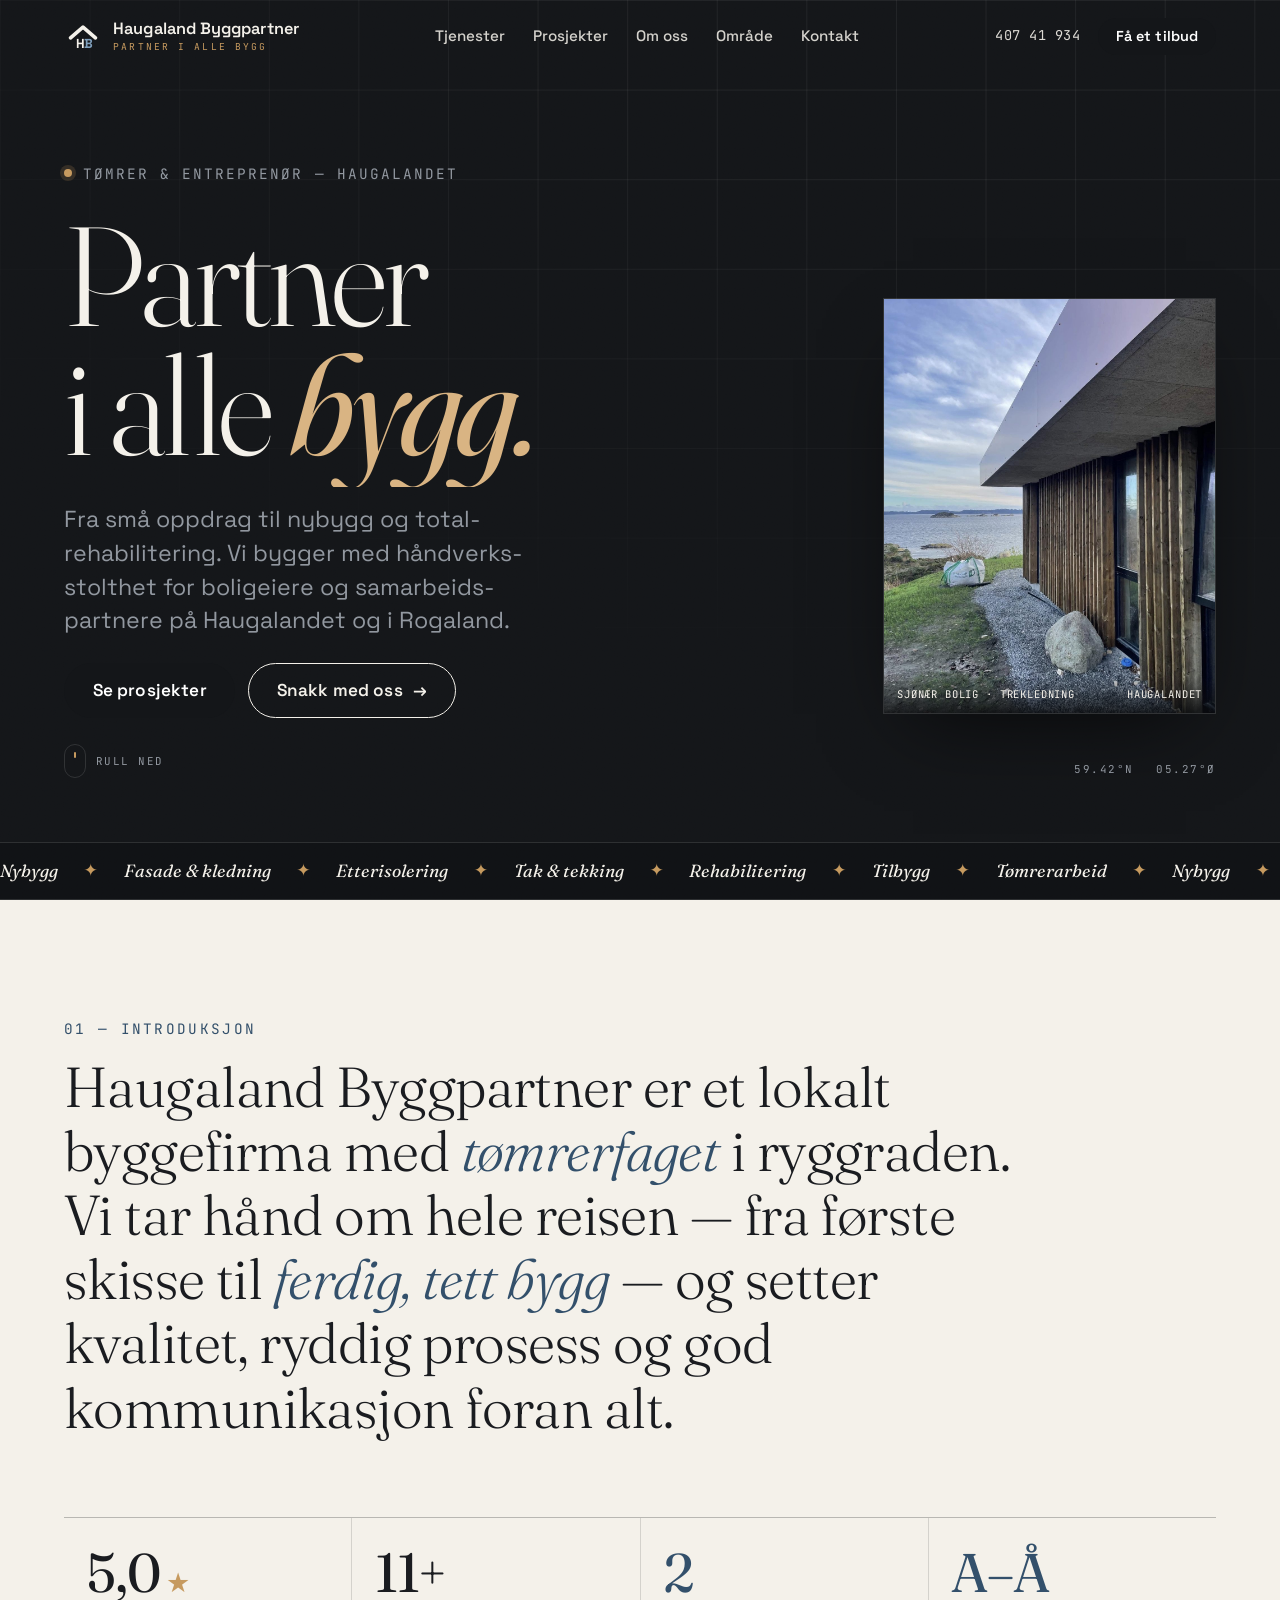
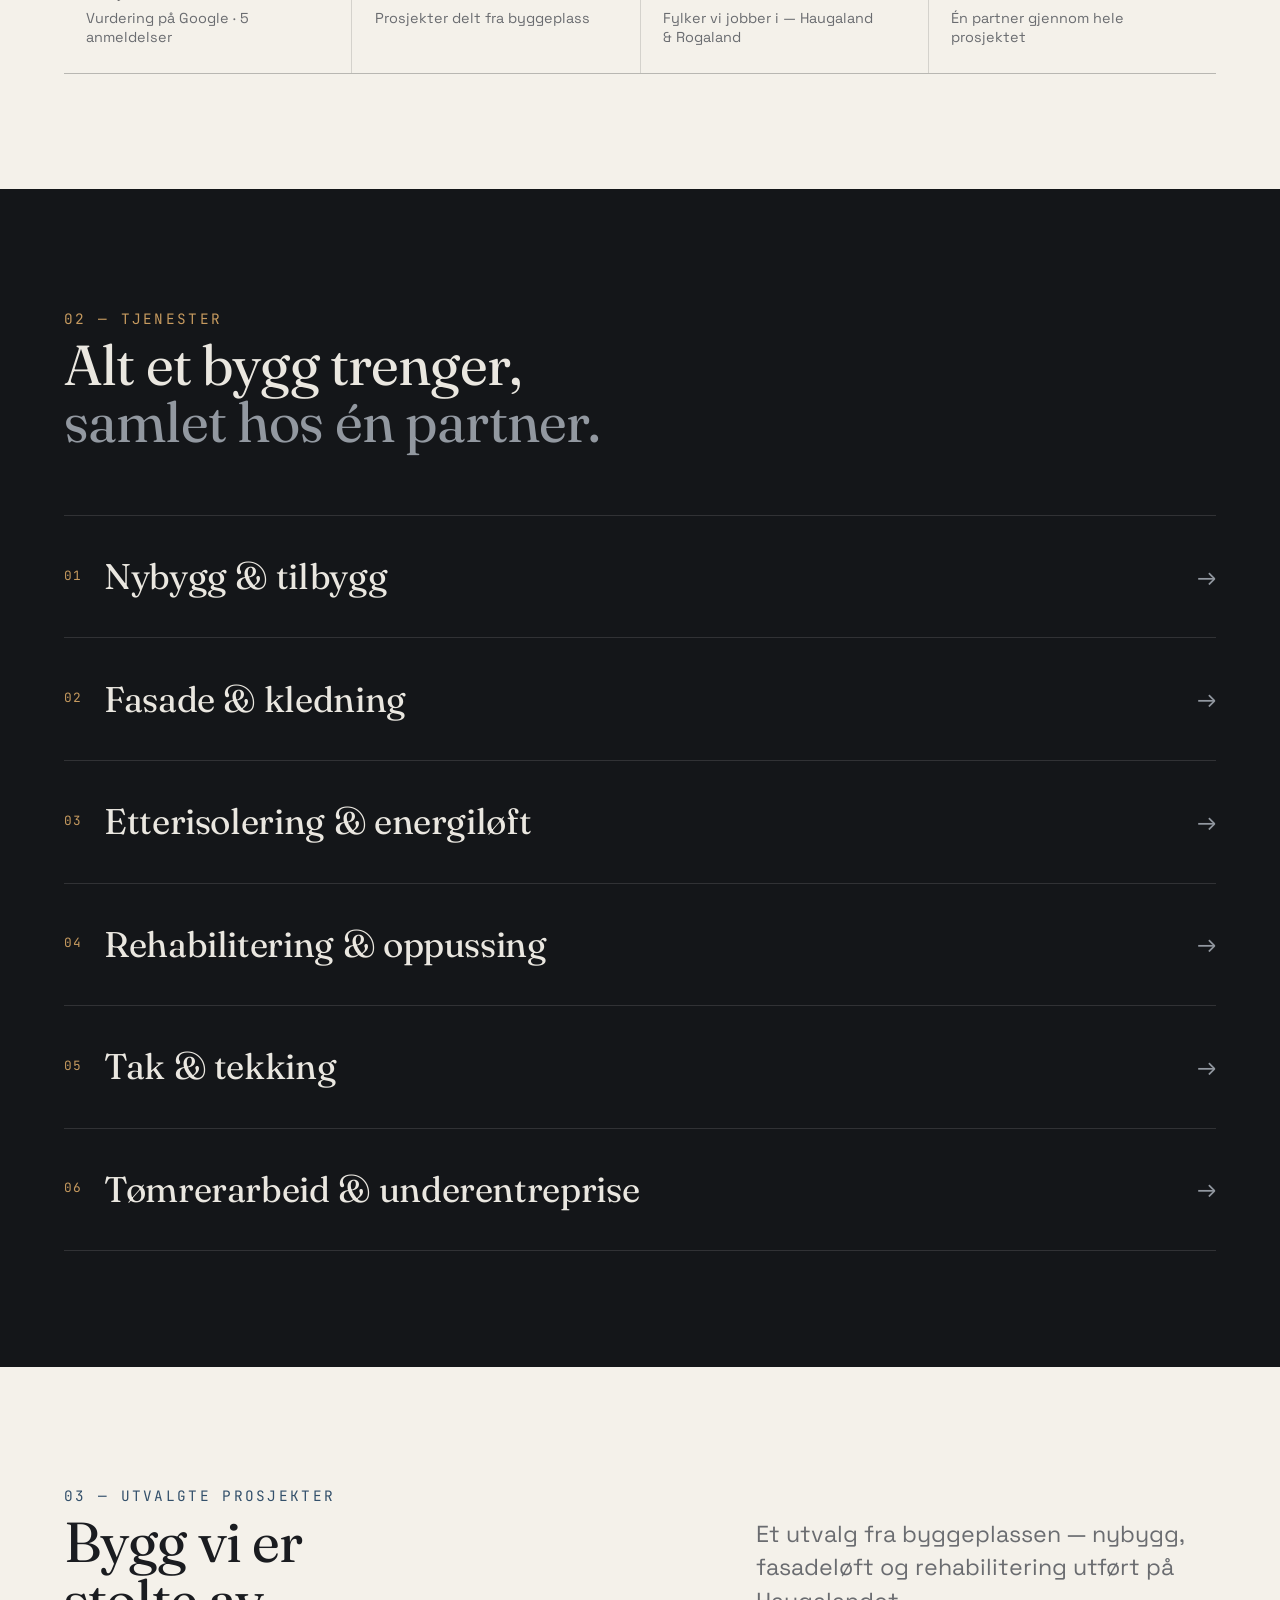
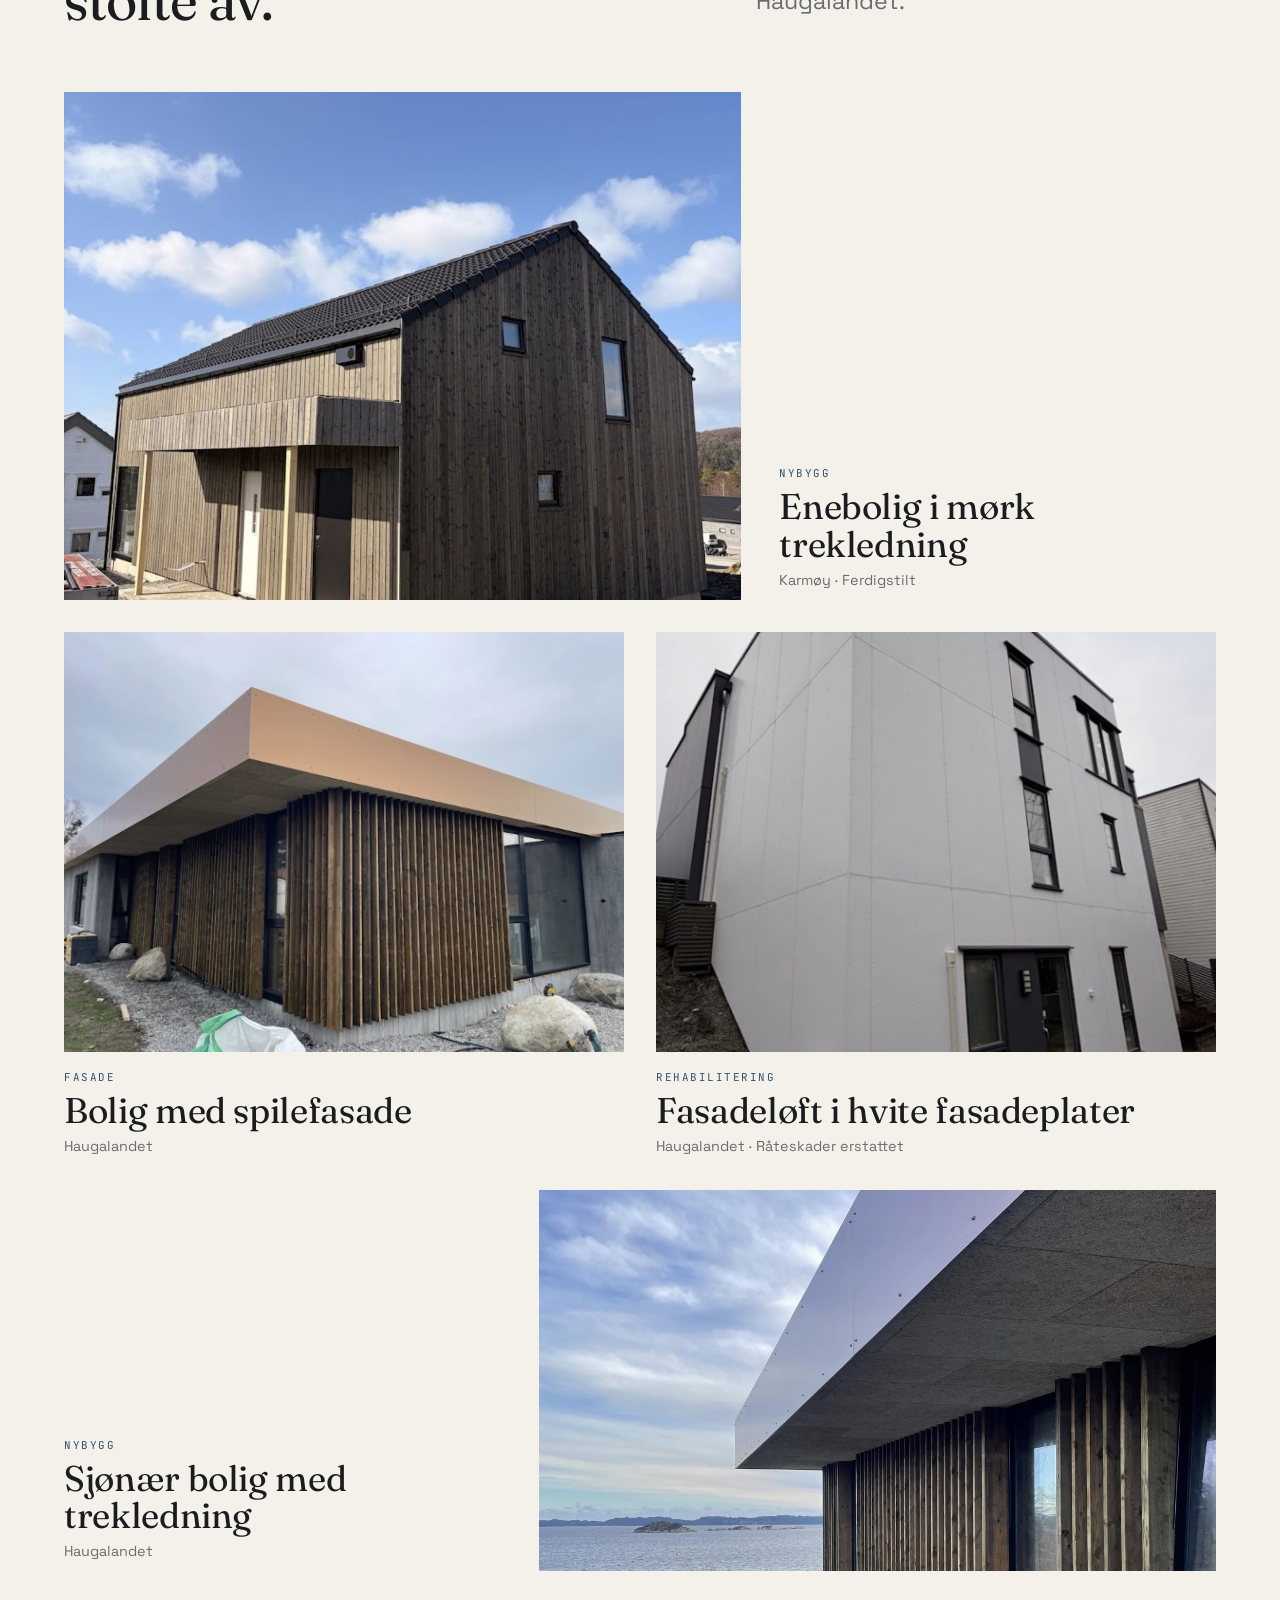
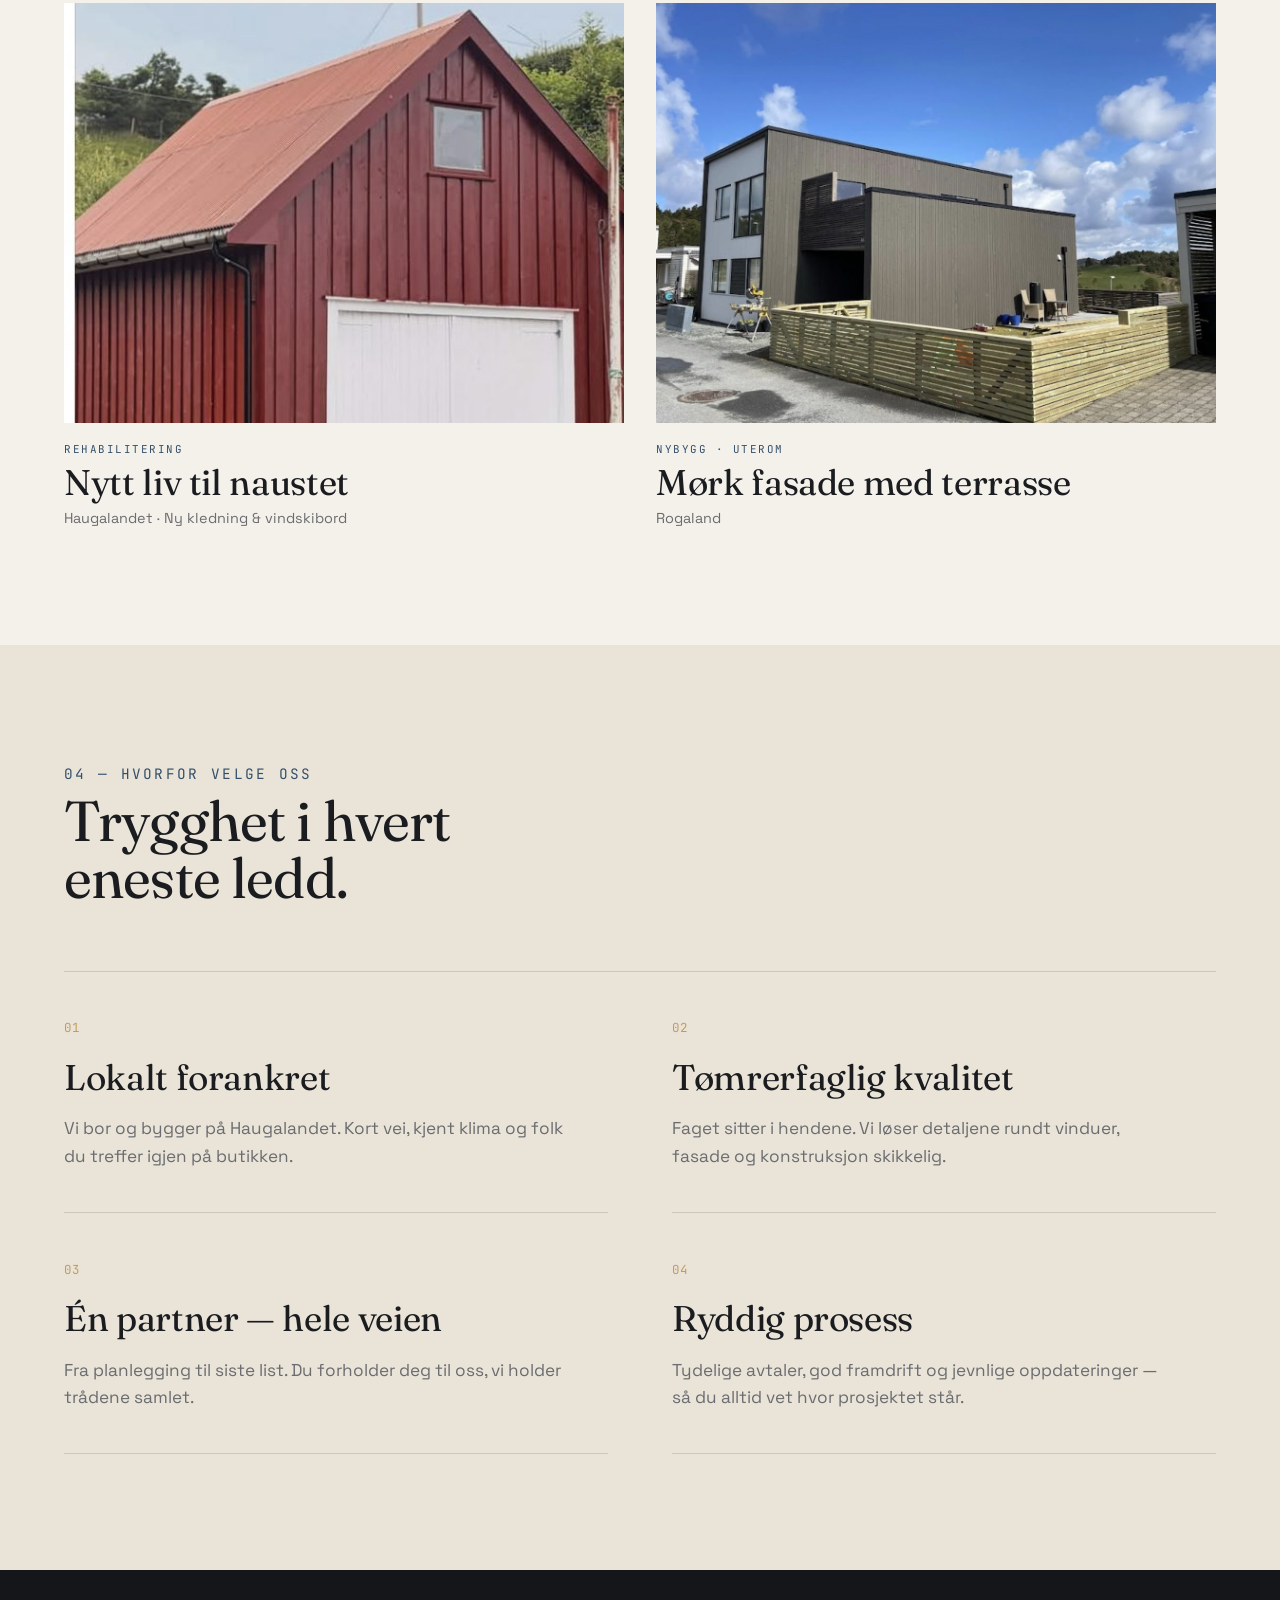
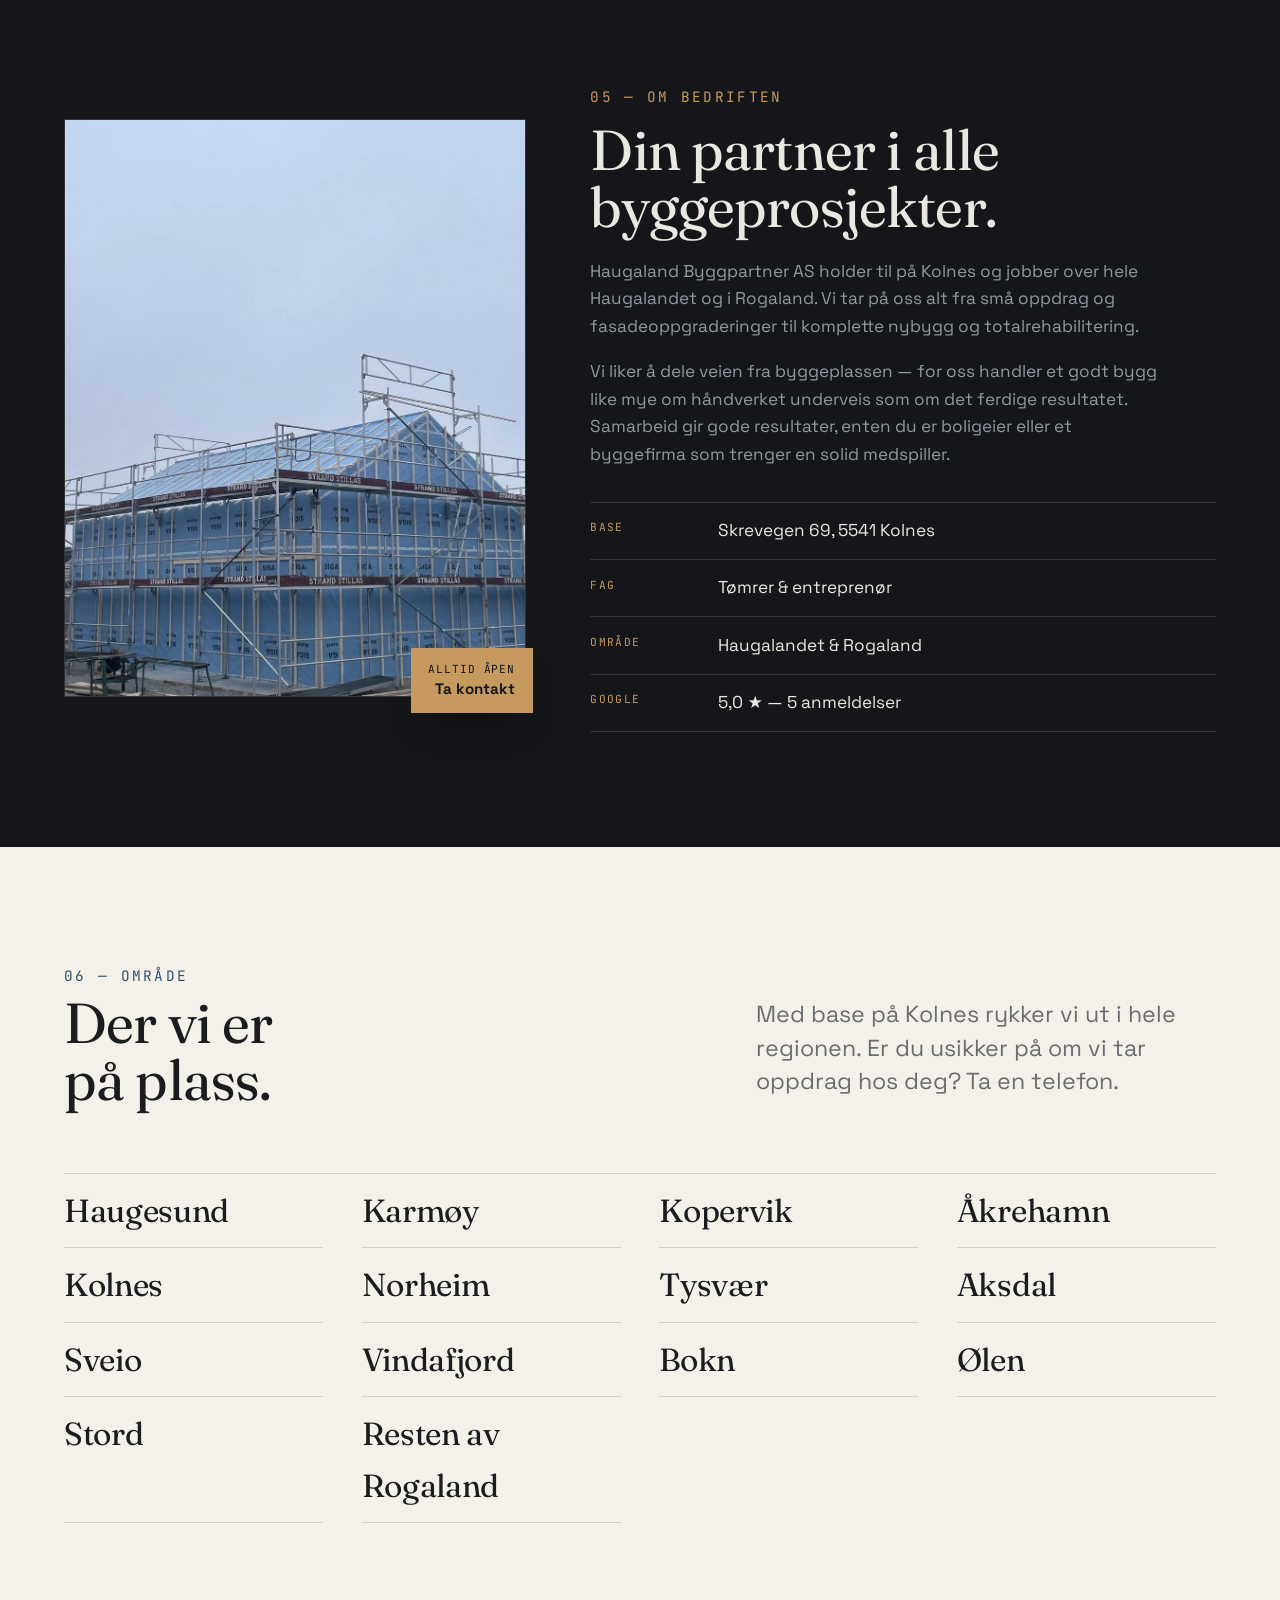
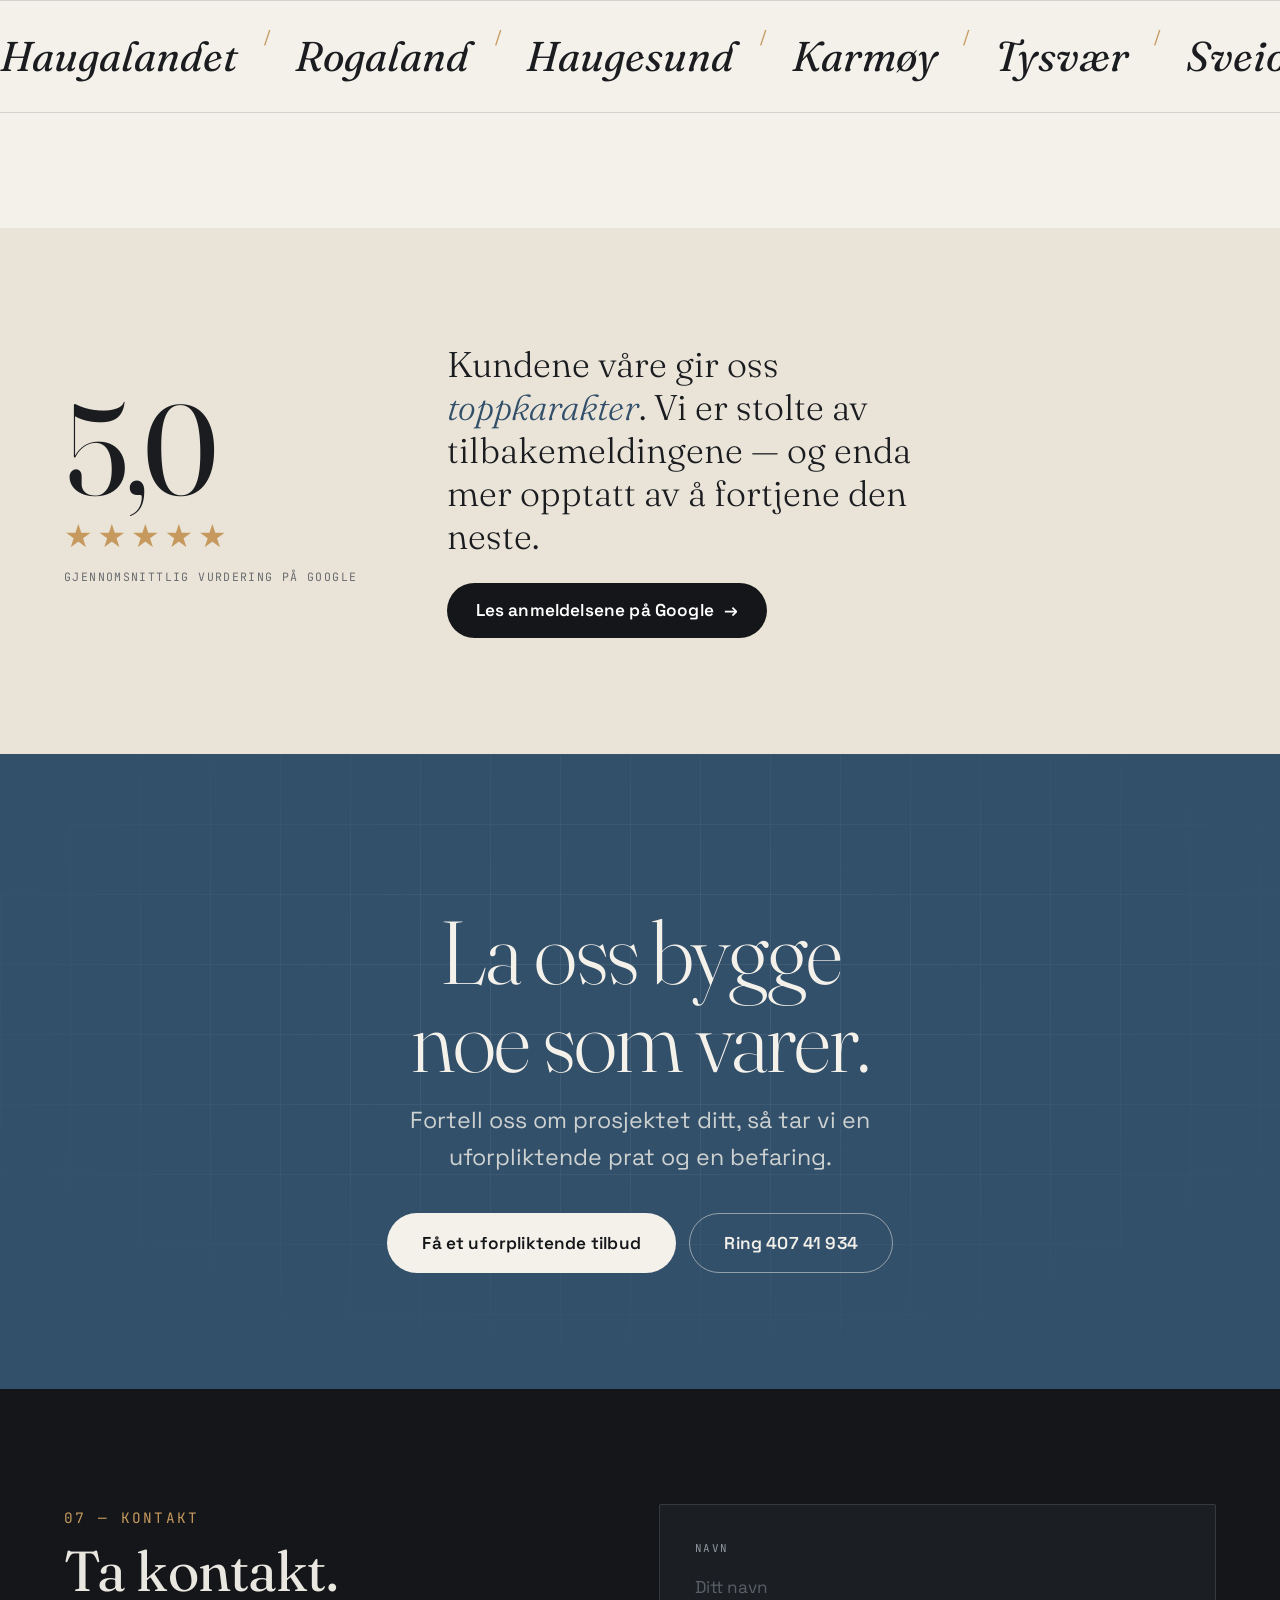
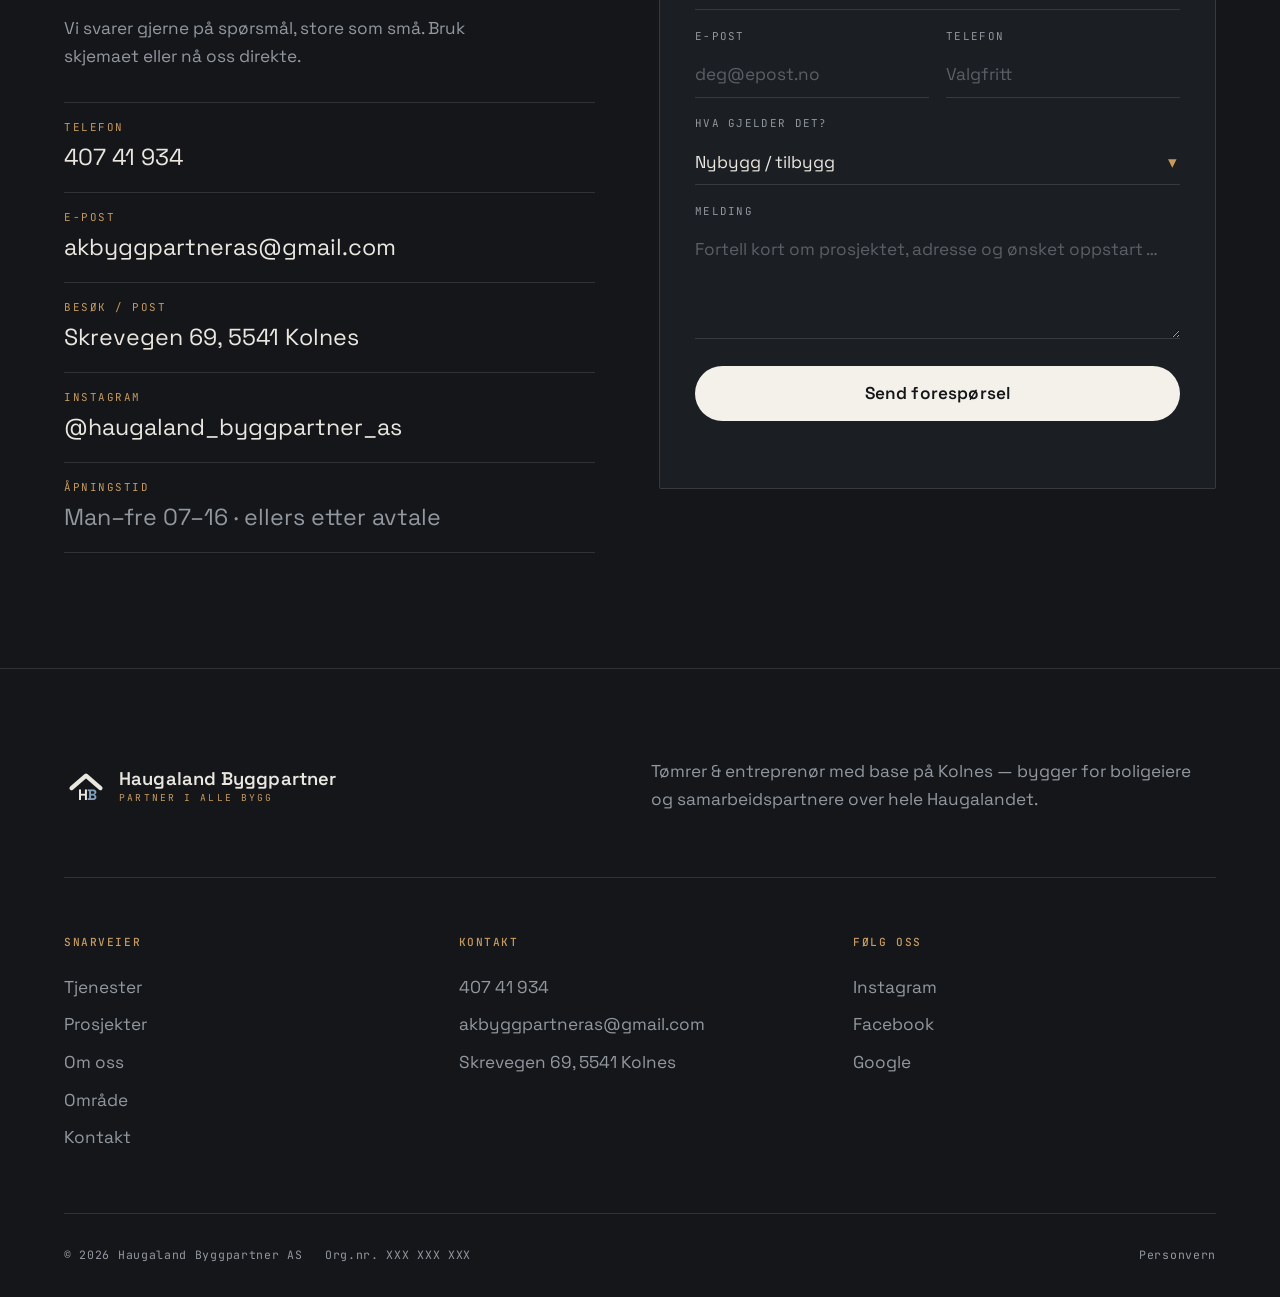
==== commit 762788ab: "Oppgrader prosjektbilder med rene, ferdigstilte foto Bytter hero og prosjektgalleri til høyoppløste," ====
--- a/index.html
+++ b/index.html
@@ -129,9 +129,9 @@
     </h1>
 
     <figure class="hero__photo" data-hero="4">
-      <img src="assets/img/prosjekt-hytte.jpg" width="505" height="625"
-           alt="Enebolig med mørk trekledning oppført av Haugaland Byggpartner" loading="eager" />
-      <figcaption><span>Enebolig · mørk trekledning</span><span>Karmøy</span></figcaption>
+      <img src="assets/img/hero.jpg" width="1179" height="1572"
+           alt="Sjønær bolig med vertikal trekledning oppført av Haugaland Byggpartner" loading="eager" />
+      <figcaption><span>Sjønær bolig · trekledning</span><span>Haugalandet</span></figcaption>
     </figure>
 
     <div class="hero__lead" data-hero="5">
@@ -218,7 +218,7 @@
         </div>
         <span class="svc__arrow" aria-hidden="true">→</span>
       </li>
-      <li class="svc" data-reveal data-img="assets/img/prosjekt-trekledning.jpg">
+      <li class="svc" data-reveal data-img="assets/img/prosjekt-hvitfasade.jpg">
         <span class="svc__no">03</span>
         <div class="svc__body">
           <h3 class="svc__title">Etterisolering &amp; energiløft</h3>
@@ -226,7 +226,7 @@
         </div>
         <span class="svc__arrow" aria-hidden="true">→</span>
       </li>
-      <li class="svc" data-reveal data-img="assets/img/prosjekt-taktekking.jpg">
+      <li class="svc" data-reveal data-img="assets/img/prosjekt-naust.jpg">
         <span class="svc__no">04</span>
         <div class="svc__body">
           <h3 class="svc__title">Rehabilitering &amp; oppussing</h3>
@@ -269,10 +269,10 @@
   </div>
 
   <div class="proj-stack">
-    <!-- 1 large -->
+    <!-- 1 large lead -->
     <article class="proj proj--lead" data-reveal>
       <a class="proj__media" href="#kontakt" aria-label="Enebolig med mørk trekledning – Karmøy">
-        <img src="assets/img/prosjekt-hytte.jpg" alt="Moderne enebolig med mørk stående trekledning" loading="lazy" />
+        <img src="assets/img/prosjekt-morkgavl.jpg" alt="Moderne enebolig med mørk stående trekledning og saltak" loading="lazy" />
       </a>
       <div class="proj__meta">
         <span class="proj__tag">Nybygg</span>
@@ -285,7 +285,7 @@
     <div class="proj-duo">
       <article class="proj" data-reveal>
         <a class="proj__media" href="#kontakt" aria-label="Moderne bolig med spilefasade">
-          <img src="assets/img/prosjekt-spilefasade.jpg" alt="Moderne bolig med vertikal spilefasade i tre" loading="lazy" />
+          <img src="assets/img/prosjekt-spilefasade.jpg" alt="Moderne bolig med vertikal spilefasade i tre og markert takutstikk" loading="lazy" />
         </a>
         <div class="proj__meta">
           <span class="proj__tag">Fasade</span>
@@ -294,28 +294,52 @@
         </div>
       </article>
       <article class="proj" data-reveal>
-        <a class="proj__media" href="#kontakt" aria-label="Fasadeløft med ny trekledning i Haugesund">
-          <img src="assets/img/prosjekt-trekledning.jpg" alt="Fasadeløft med ny lys trekledning og store vindusfelt" loading="lazy" />
+        <a class="proj__media" href="#kontakt" aria-label="Fasadeløft med hvite fasadeplater">
+          <img src="assets/img/prosjekt-hvitfasade.jpg" alt="Bolig kledd i nye hvite fasadeplater etter fasadeløft" loading="lazy" />
         </a>
         <div class="proj__meta">
           <span class="proj__tag">Rehabilitering</span>
-          <h3 class="proj__title">Fasadeløft &amp; etterisolering</h3>
-          <p class="proj__loc">Haugesund</p>
+          <h3 class="proj__title">Fasadeløft i hvite fasadeplater</h3>
+          <p class="proj__loc">Haugalandet · Råteskader erstattet</p>
         </div>
       </article>
     </div>
 
-    <!-- 4 wide -->
+    <!-- 4 wide seaside -->
     <article class="proj proj--wide" data-reveal>
-      <a class="proj__media" href="#kontakt" aria-label="Nybygg i samarbeid – Rogaland">
-        <img src="assets/img/prosjekt-nybygg.jpg" alt="Nybygg under reising med bærende trekonstruksjoner" loading="lazy" />
+      <a class="proj__media" href="#kontakt" aria-label="Sjønær bolig med trekledning">
+        <img src="assets/img/prosjekt-sjonaer.jpg" alt="Sjønær bolig med vertikal trekledning og utsikt mot havet" loading="lazy" />
       </a>
       <div class="proj__meta">
-        <span class="proj__tag">Nybygg · Samarbeid</span>
-        <h3 class="proj__title">Enebolig i samarbeid med Bjelland &amp; Lilleskog</h3>
-        <p class="proj__loc">Rogaland</p>
+        <span class="proj__tag">Nybygg</span>
+        <h3 class="proj__title">Sjønær bolig med trekledning</h3>
+        <p class="proj__loc">Haugalandet</p>
       </div>
     </article>
+
+    <!-- 5 + 6 duo -->
+    <div class="proj-duo">
+      <article class="proj" data-reveal>
+        <a class="proj__media" href="#kontakt" aria-label="Rehabilitering av naust">
+          <img src="assets/img/prosjekt-naust.jpg" alt="Rødt naust ved sjøen med ny kledning og vindskibord" loading="lazy" />
+        </a>
+        <div class="proj__meta">
+          <span class="proj__tag">Rehabilitering</span>
+          <h3 class="proj__title">Nytt liv til naustet</h3>
+          <p class="proj__loc">Haugalandet · Ny kledning &amp; vindskibord</p>
+        </div>
+      </article>
+      <article class="proj" data-reveal>
+        <a class="proj__media" href="#kontakt" aria-label="Bolig med mørk fasade og terrasse">
+          <img src="assets/img/prosjekt-terrasse.jpg" alt="Moderne bolig med mørk fasade og ny terrasse" loading="lazy" />
+        </a>
+        <div class="proj__meta">
+          <span class="proj__tag">Nybygg · Uterom</span>
+          <h3 class="proj__title">Mørk fasade med terrasse</h3>
+          <p class="proj__loc">Rogaland</p>
+        </div>
+      </article>
+    </div>
   </div>
 </section>
 
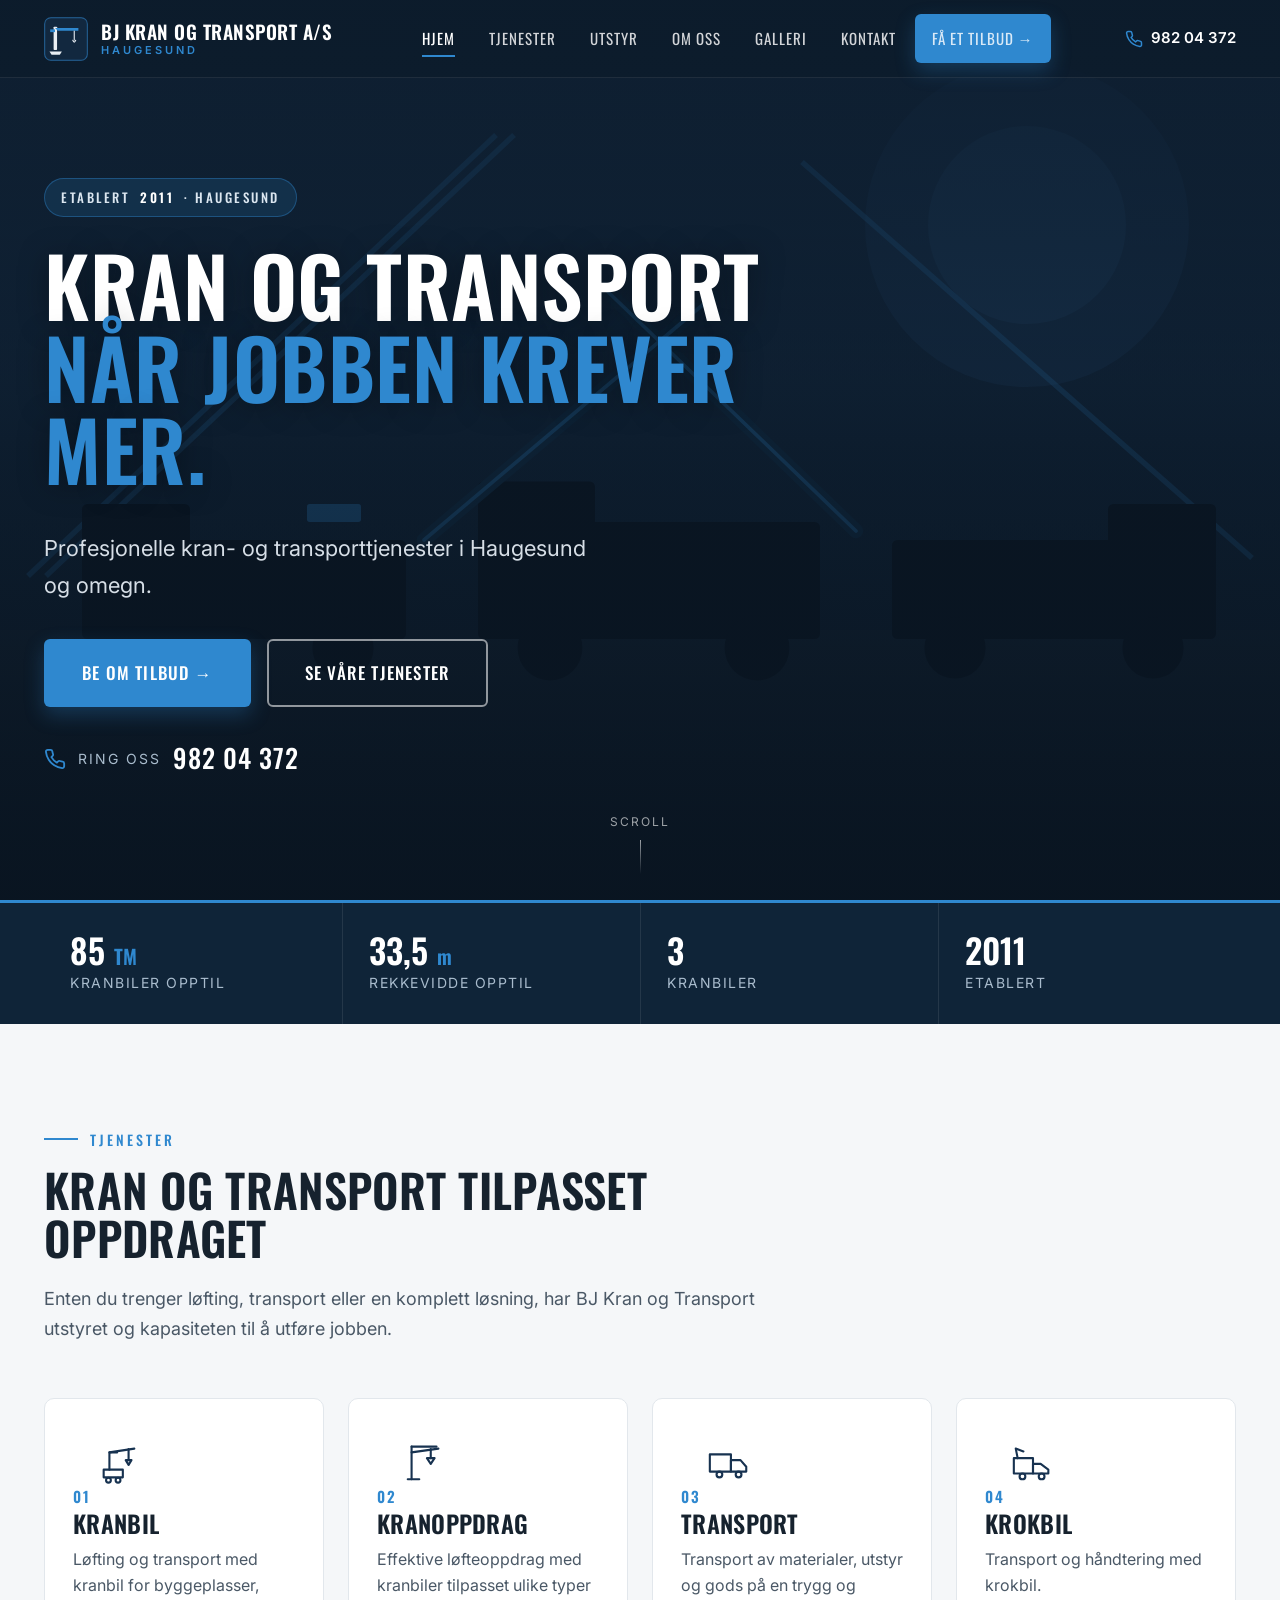
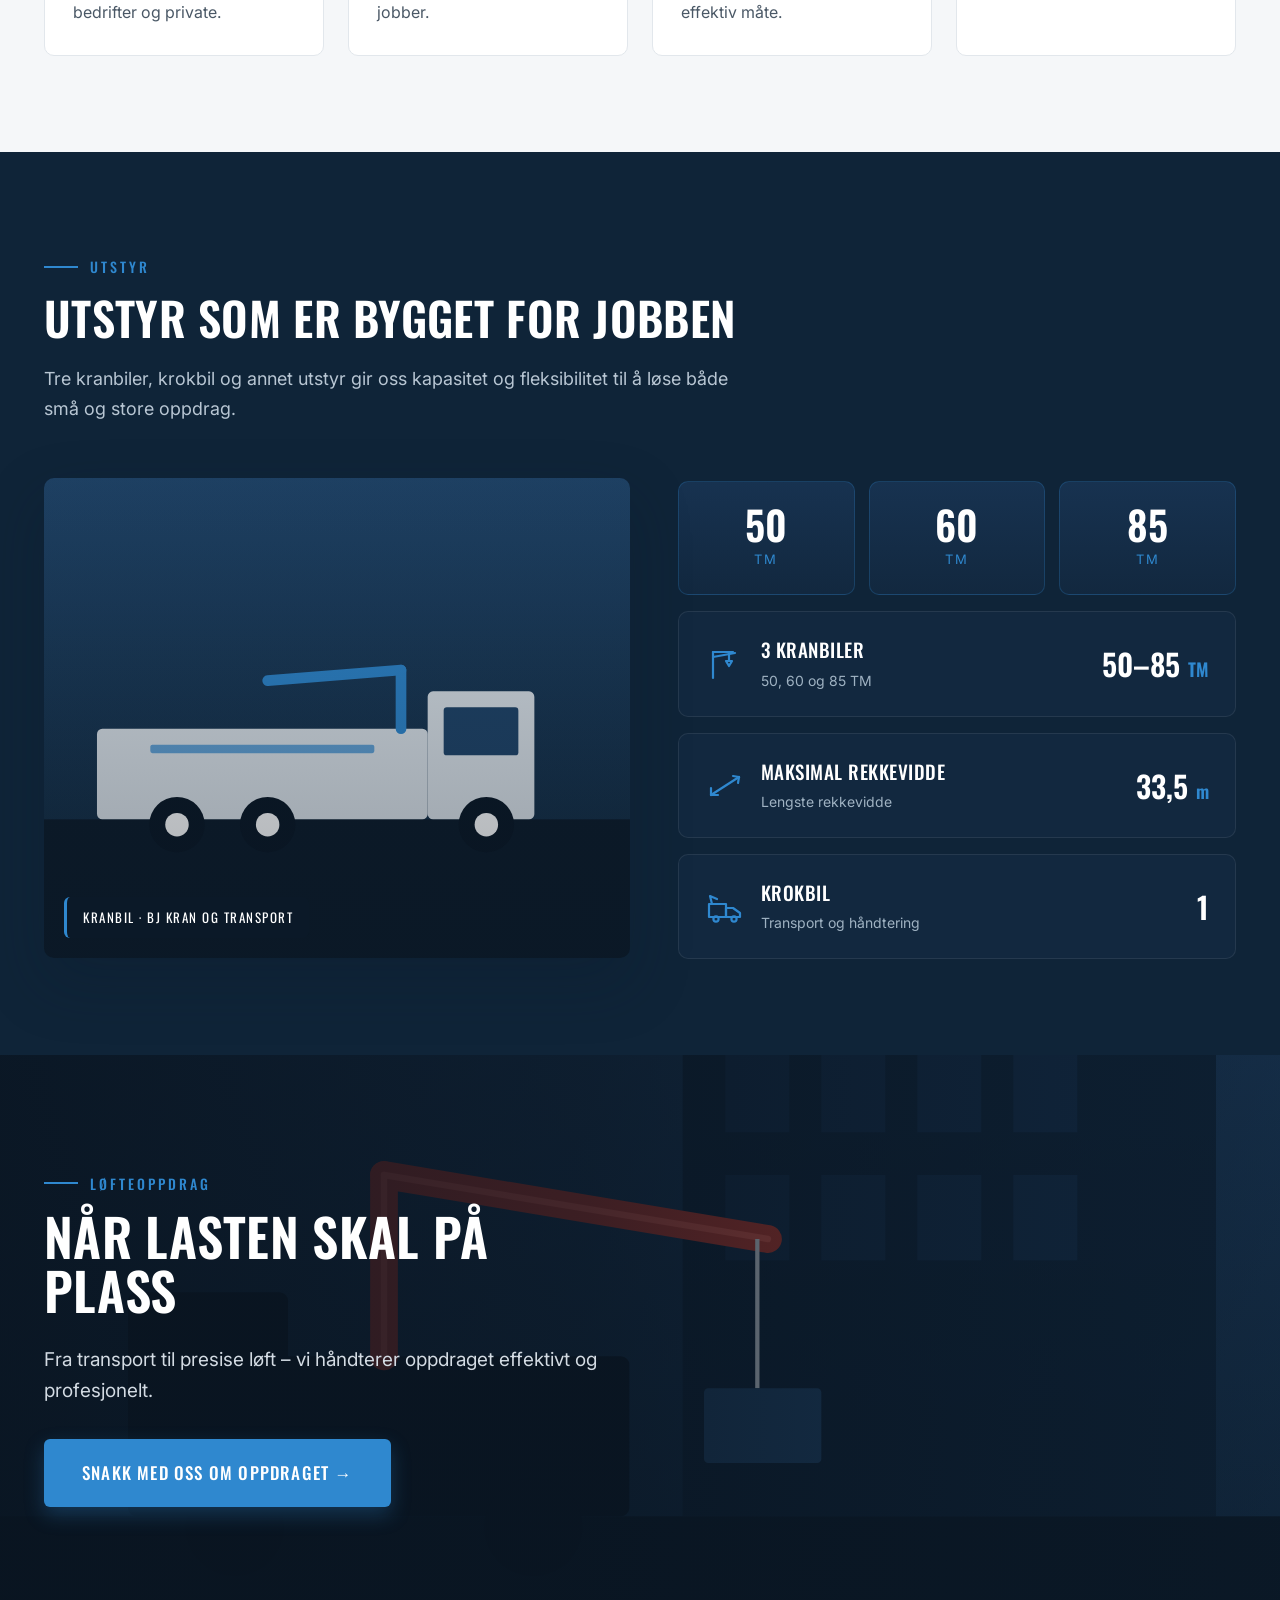
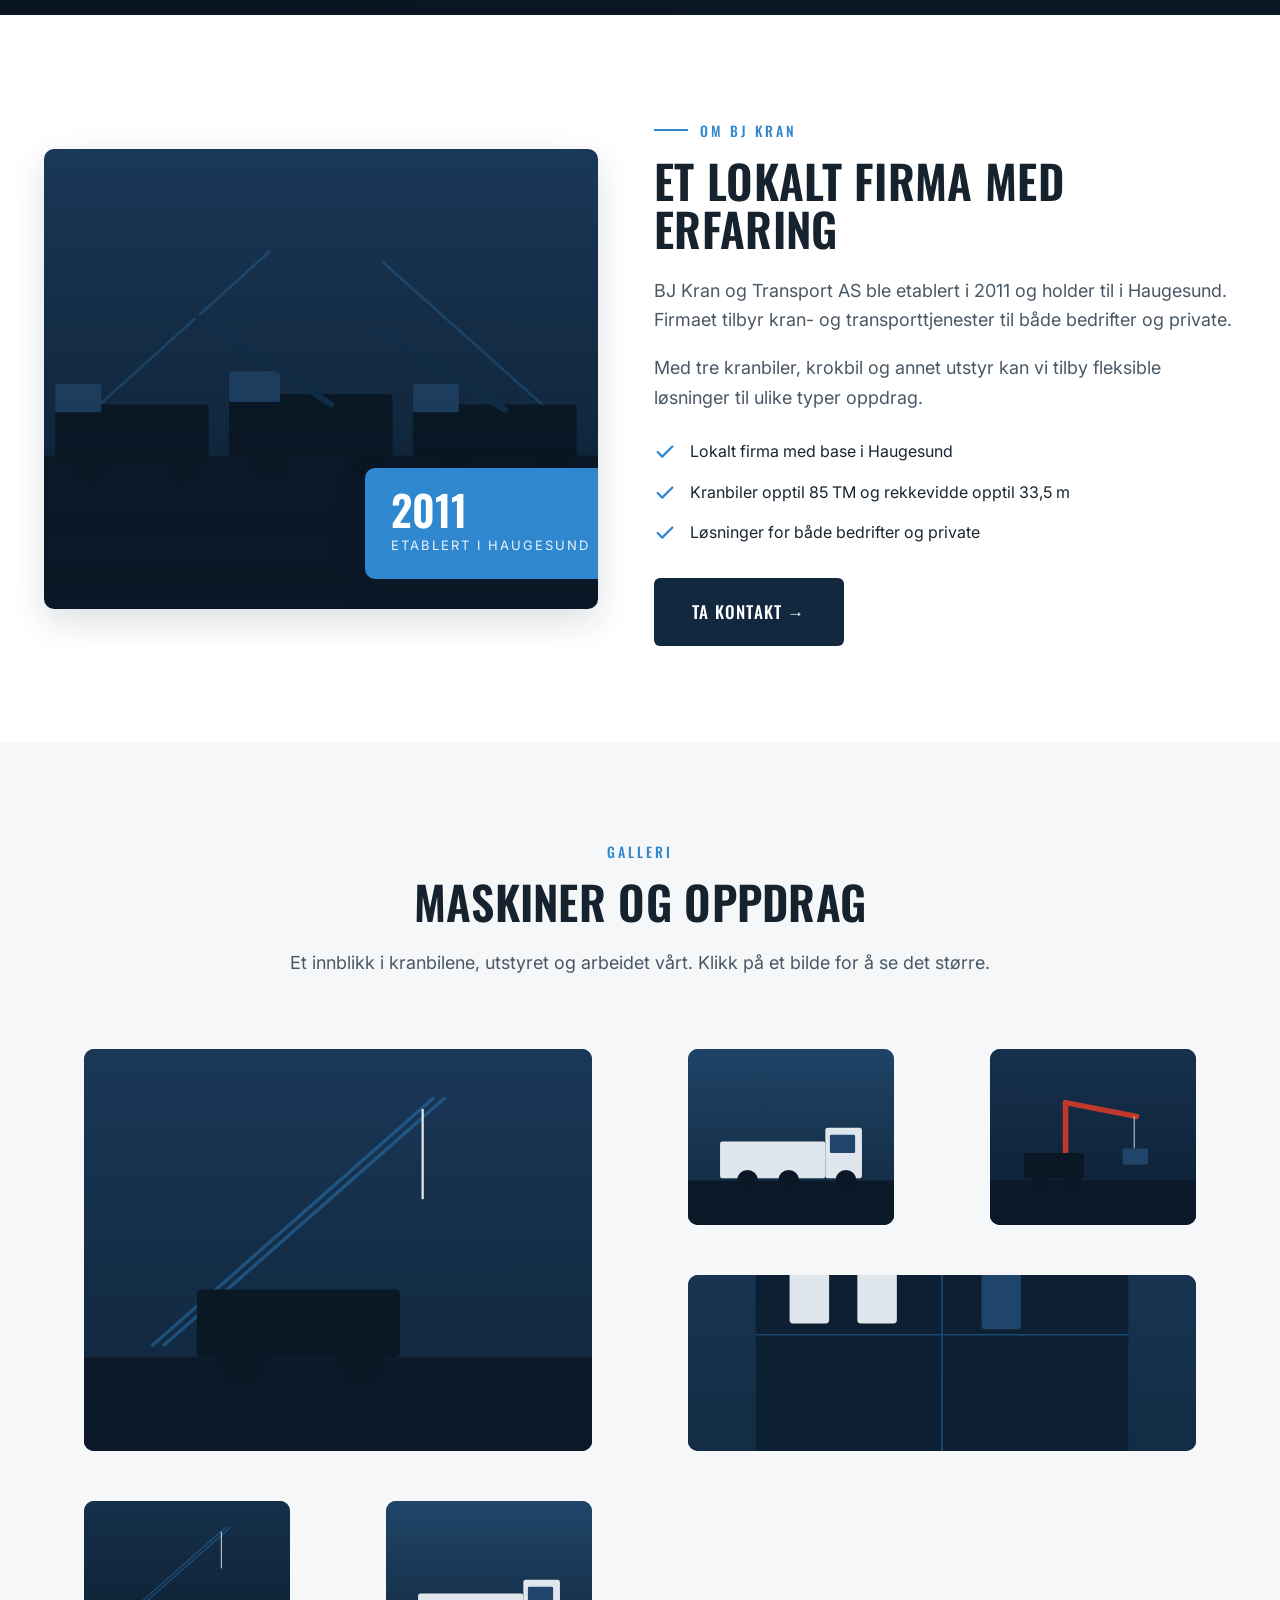
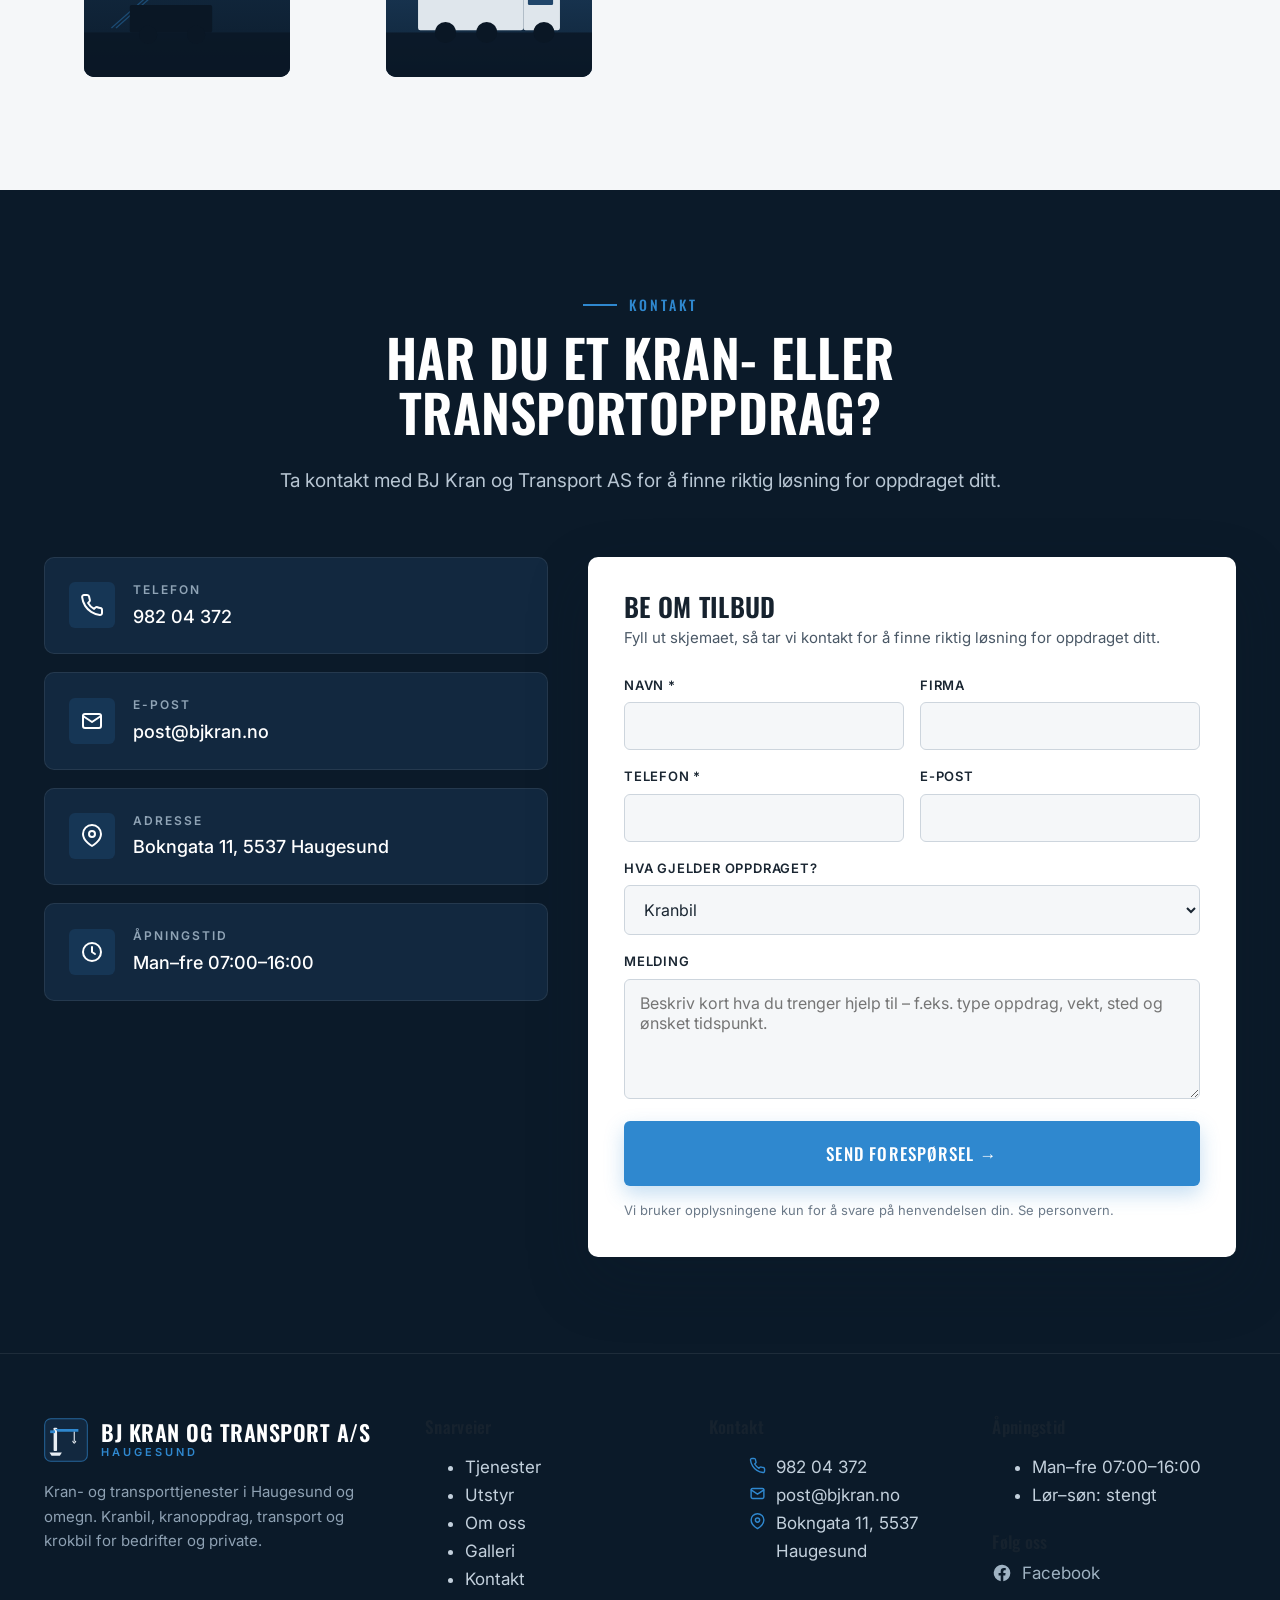
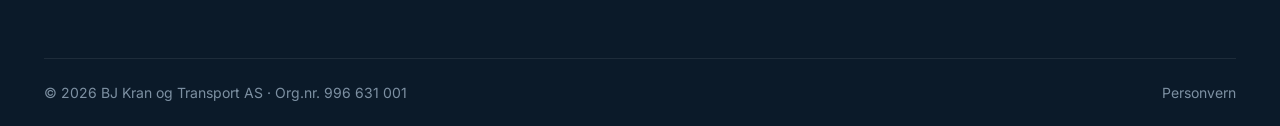
==== commit ba175767: "Bygg ny nettside for BJ Kran og Transport AS Erstatter den gamle siden med en moderne, mobilvennlig " ====
--- a/index.html
+++ b/index.html
@@ -1,597 +1,472 @@
 <!DOCTYPE html>
-<html lang="no">
+<html lang="nb">
 <head>
-<meta charset="UTF-8" />
-<meta name="viewport" content="width=device-width, initial-scale=1.0" />
-<title>Haugaland Byggpartner AS — Partner i alle bygg | Tømrer & entreprenør på Haugalandet</title>
-<meta name="description" content="Haugaland Byggpartner AS er din partner i alle byggeprosjekter — fra nybygg og tilbygg til fasade, etterisolering, tak og totalrehabilitering. Erfarne tømrere på Haugalandet og i Rogaland. 5,0★ på Google." />
-<meta name="theme-color" content="#141619" />
-<link rel="canonical" href="https://haugalandbyggpartner.no/" />
-
-<!-- Open Graph / Social -->
-<meta property="og:type" content="website" />
-<meta property="og:locale" content="nb_NO" />
-<meta property="og:site_name" content="Haugaland Byggpartner AS" />
-<meta property="og:title" content="Haugaland Byggpartner AS — Partner i alle bygg" />
-<meta property="og:description" content="Tømrer og entreprenør på Haugalandet. Nybygg, fasade, etterisolering, tak og rehabilitering — utført av erfarne håndverkere." />
-<meta property="og:url" content="https://haugalandbyggpartner.no/" />
-<meta property="og:image" content="https://haugalandbyggpartner.no/assets/img/og-image.jpg" />
-<meta name="twitter:card" content="summary_large_image" />
-
-<link rel="icon" href="favicon.svg" type="image/svg+xml" />
-<link rel="apple-touch-icon" href="favicon.svg" />
-
-<!-- Fonts -->
-<link rel="preconnect" href="https://fonts.googleapis.com" />
-<link rel="preconnect" href="https://fonts.gstatic.com" crossorigin />
-<link href="https://fonts.googleapis.com/css2?family=Fraunces:ital,opsz,wght@0,9..144,300..700;1,9..144,300..600&family=Space+Grotesk:wght@400;500;600;700&family=JetBrains+Mono:wght@400;500&display=swap" rel="stylesheet" />
-
-<link rel="stylesheet" href="css/styles.css" />
-
-<!-- Structured data -->
-<script type="application/ld+json">
-{
-  "@context": "https://schema.org",
-  "@type": "GeneralContractor",
-  "name": "Haugaland Byggpartner AS",
-  "image": "https://haugalandbyggpartner.no/assets/img/og-image.jpg",
-  "description": "Tømrer og entreprenør på Haugalandet. Nybygg, fasade, etterisolering, tak og totalrehabilitering.",
-  "url": "https://haugalandbyggpartner.no/",
-  "telephone": "+47 407 41 934",
-  "email": "akbyggpartneras@gmail.com",
-  "slogan": "Partner i alle bygg",
-  "address": {
-    "@type": "PostalAddress",
-    "streetAddress": "Skrevegen 69",
-    "postalCode": "5541",
-    "addressLocality": "Kolnes",
-    "addressCountry": "NO"
-  },
-  "areaServed": ["Haugalandet", "Rogaland", "Haugesund", "Karmøy", "Tysvær", "Sveio"],
-  "aggregateRating": {
-    "@type": "AggregateRating",
-    "ratingValue": "5.0",
-    "reviewCount": "5"
-  },
-  "sameAs": ["https://www.instagram.com/haugaland_byggpartner_as"]
-}
-</script>
+  <meta charset="UTF-8">
+  <meta name="viewport" content="width=device-width, initial-scale=1.0">
+  <title>BJ Kran og Transport AS – Kranbil og transport i Haugesund</title>
+  <meta name="description" content="BJ Kran og Transport AS tilbyr kranbil, kranoppdrag, transport og krokbil i Haugesund og omegn. Kranbiler opptil 85 TM og rekkevidde opptil 33,5 m. Be om et uforpliktende tilbud.">
+  <meta name="keywords" content="kranbil, kranbil Haugesund, kran og transport, krantransport, transport med kran, løfteoppdrag, kranoppdrag, transportfirma, kran og transport Haugesund, krokbil, BJ Kran">
+  <meta name="author" content="BJ Kran og Transport AS">
+  <meta name="robots" content="index, follow">
+  <meta name="theme-color" content="#0f2438">
+  <link rel="canonical" href="https://bjkran.no/">
+
+  <!-- Open Graph -->
+  <meta property="og:type" content="website">
+  <meta property="og:site_name" content="BJ Kran og Transport AS">
+  <meta property="og:title" content="BJ Kran og Transport AS – Kran og transport i Haugesund">
+  <meta property="og:description" content="Profesjonelle kran- og transporttjenester i Haugesund og omegn. Kranbiler opptil 85 TM og rekkevidde opptil 33,5 meter.">
+  <meta property="og:locale" content="nb_NO">
+  <meta property="og:url" content="https://bjkran.no/">
+  <meta property="og:image" content="https://bjkran.no/assets/img/og-image.svg">
+  <meta property="og:image:alt" content="BJ Kran og Transport AS – kranbiler i Haugesund">
+
+  <!-- Twitter -->
+  <meta name="twitter:card" content="summary_large_image">
+  <meta name="twitter:title" content="BJ Kran og Transport AS – Kran og transport i Haugesund">
+  <meta name="twitter:description" content="Kranbil, kranoppdrag, transport og krokbil i Haugesund. Kranbiler opptil 85 TM.">
+  <meta name="twitter:image" content="https://bjkran.no/assets/img/og-image.svg">
+
+  <link rel="icon" type="image/svg+xml" href="assets/img/favicon.svg">
+  <link rel="apple-touch-icon" href="assets/img/favicon.svg">
+
+  <!-- Preload hero -->
+  <link rel="preload" as="image" href="assets/img/hero-trucks.jpg" fetchpriority="high">
+
+  <!-- Fonts -->
+  <link rel="preconnect" href="https://fonts.googleapis.com">
+  <link rel="preconnect" href="https://fonts.gstatic.com" crossorigin>
+  <link rel="stylesheet" href="https://fonts.googleapis.com/css2?family=Oswald:wght@400;500;600;700&family=Inter:wght@400;500;600;700;800&display=swap">
+
+  <link rel="stylesheet" href="css/styles.css">
+
+  <!-- Structured data: LocalBusiness -->
+  <script type="application/ld+json">
+  {
+    "@context": "https://schema.org",
+    "@type": "LocalBusiness",
+    "name": "BJ Kran og Transport AS",
+    "description": "Kran- og transporttjenester i Haugesund og omegn. Kranbil, kranoppdrag, transport og krokbil. Kranbiler opptil 85 TM og rekkevidde opptil 33,5 meter.",
+    "url": "https://bjkran.no/",
+    "email": "post@bjkran.no",
+    "telephone": "+4798204372",
+    "image": "https://bjkran.no/assets/img/og-image.svg",
+    "foundingDate": "2011-02-14",
+    "vatID": "NO996631001MVA",
+    "priceRange": "$$",
+    "address": {
+      "@type": "PostalAddress",
+      "streetAddress": "Bokngata 11",
+      "postalCode": "5537",
+      "addressLocality": "Haugesund",
+      "addressRegion": "Rogaland",
+      "addressCountry": "NO"
+    },
+    "areaServed": [
+      { "@type": "City", "name": "Haugesund" },
+      { "@type": "AdministrativeArea", "name": "Haugalandet" },
+      { "@type": "AdministrativeArea", "name": "Rogaland" }
+    ],
+    "openingHoursSpecification": [{
+      "@type": "OpeningHoursSpecification",
+      "dayOfWeek": ["Monday", "Tuesday", "Wednesday", "Thursday", "Friday"],
+      "opens": "07:00",
+      "closes": "16:00"
+    }],
+    "founder": [
+      { "@type": "Person", "name": "Kai Peder Birkeland" },
+      { "@type": "Person", "name": "Johnny Johansen" }
+    ],
+    "makesOffer": [
+      { "@type": "Offer", "itemOffered": { "@type": "Service", "name": "Kranbil" } },
+      { "@type": "Offer", "itemOffered": { "@type": "Service", "name": "Kranoppdrag" } },
+      { "@type": "Offer", "itemOffered": { "@type": "Service", "name": "Transport" } },
+      { "@type": "Offer", "itemOffered": { "@type": "Service", "name": "Krokbil" } }
+    ]
+  }
+  </script>
 </head>
 <body>
 
-<a class="skip-link" href="#hovedinnhold">Hopp til innhold</a>
-
-<!-- ===================== NAV ===================== -->
-<header class="nav" id="nav" data-nav>
-  <div class="nav__inner">
-    <a class="brand" href="#top" aria-label="Haugaland Byggpartner AS – til toppen">
-      <svg class="brand__mark" viewBox="0 0 64 56" aria-hidden="true">
-        <path d="M11 31 L32 13 L53 31" fill="none" stroke="currentColor" stroke-width="6.2" stroke-linecap="round" stroke-linejoin="round"/>
-        <text x="20.6" y="49" class="brand__hb-h">H</text>
-        <text x="33.2" y="49" class="brand__hb-b">B</text>
-      </svg>
-      <span class="brand__word">
-        <span class="brand__name">Haugaland Byggpartner</span>
-        <span class="brand__sub">Partner i alle bygg</span>
-      </span>
-    </a>
-
-    <nav class="nav__links" aria-label="Hovedmeny">
-      <a href="#tjenester">Tjenester</a>
-      <a href="#prosjekter">Prosjekter</a>
-      <a href="#om-oss">Om oss</a>
-      <a href="#omrade">Område</a>
-      <a href="#kontakt">Kontakt</a>
-    </nav>
-
-    <div class="nav__actions">
-      <a class="nav__phone" href="tel:+4740741934">407&nbsp;41&nbsp;934</a>
-      <a class="btn btn--sm btn--solid" href="#kontakt">Få et tilbud</a>
-    </div>
-
-    <button class="nav__burger" id="burger" aria-label="Åpne meny" aria-expanded="false" aria-controls="mobileMenu">
-      <span></span><span></span>
-    </button>
-  </div>
-</header>
-
-<!-- Mobile menu overlay -->
-<div class="mobile-menu" id="mobileMenu" aria-hidden="true">
-  <nav class="mobile-menu__links" aria-label="Mobilmeny">
-    <a href="#tjenester"><span class="mm-i">01</span> Tjenester</a>
-    <a href="#prosjekter"><span class="mm-i">02</span> Prosjekter</a>
-    <a href="#om-oss"><span class="mm-i">03</span> Om oss</a>
-    <a href="#omrade"><span class="mm-i">04</span> Område</a>
-    <a href="#kontakt"><span class="mm-i">05</span> Kontakt</a>
-  </nav>
-  <div class="mobile-menu__foot">
-    <a href="tel:+4740741934">407 41 934</a>
-    <a href="mailto:akbyggpartneras@gmail.com">akbyggpartneras@gmail.com</a>
-  </div>
-</div>
-
-<span id="top"></span>
-<main id="hovedinnhold">
-
-<!-- ===================== HERO ===================== -->
-<section class="hero" id="hero">
-  <div class="hero__grid" aria-hidden="true"></div>
-  <div class="hero__noise" aria-hidden="true"></div>
-
-  <div class="hero__inner">
-    <p class="hero__kicker" data-hero="1">
-      <span class="tick"></span> Tømrer &amp; entreprenør — Haugalandet
-    </p>
-
-    <h1 class="hero__title">
-      <span class="line" data-hero="2"><span>Partner</span></span>
-      <span class="line" data-hero="3"><span>i alle <em>bygg.</em></span></span>
-    </h1>
-
-    <figure class="hero__photo" data-hero="4">
-      <img src="assets/img/hero.jpg" width="1179" height="1572"
-           alt="Sjønær bolig med vertikal trekledning oppført av Haugaland Byggpartner" loading="eager" />
-      <figcaption><span>Sjønær bolig · trekledning</span><span>Haugalandet</span></figcaption>
-    </figure>
-
-    <div class="hero__lead" data-hero="5">
-      <p>Fra små oppdrag til nybygg og total&shy;rehabilitering. Vi bygger med håndverks&shy;stolthet
-         for boligeiere og samarbeids&shy;partnere på Haugalandet og i Rogaland.</p>
-      <div class="hero__cta">
-        <a class="btn btn--solid" href="#prosjekter">Se prosjekter</a>
-        <a class="btn btn--ghost" href="#kontakt">Snakk med oss <span aria-hidden="true">→</span></a>
-      </div>
-    </div>
-
-    <div class="hero__meta hero__meta--tr" data-hero="4">
-      <span>59.42°N</span><span>05.27°Ø</span>
-    </div>
-    <div class="hero__meta hero__meta--scroll" data-hero="5">
-      <span class="scroll-cue" aria-hidden="true"></span> Rull ned
-    </div>
-    <span class="hero__rail" aria-hidden="true" data-hero="5">Est. Kolnes — 5541</span>
-  </div>
-
-  <div class="marquee" aria-hidden="true">
-    <div class="marquee__track">
-      <span>Nybygg</span><i>✦</i><span>Fasade &amp; kledning</span><i>✦</i><span>Etterisolering</span><i>✦</i><span>Tak &amp; tekking</span><i>✦</i><span>Rehabilitering</span><i>✦</i><span>Tilbygg</span><i>✦</i><span>Tømrerarbeid</span><i>✦</i>
-      <span>Nybygg</span><i>✦</i><span>Fasade &amp; kledning</span><i>✦</i><span>Etterisolering</span><i>✦</i><span>Tak &amp; tekking</span><i>✦</i><span>Rehabilitering</span><i>✦</i><span>Tilbygg</span><i>✦</i><span>Tømrerarbeid</span><i>✦</i>
-    </div>
-  </div>
-</section>
-
-<!-- ===================== INTRO ===================== -->
-<section class="intro section" id="intro">
-  <div class="wrap">
-    <div class="intro__head">
-      <span class="idx" data-reveal>01 — Introduksjon</span>
-    </div>
-    <p class="intro__statement" data-reveal>
-      Haugaland Byggpartner er et lokalt byggefirma med <em>tømrerfaget</em> i ryggraden.
-      Vi tar hånd om hele reisen — fra første skisse til <em>ferdig, tett bygg</em> — og setter
-      kvalitet, ryddig prosess og god kommunikasjon foran alt.
-    </p>
-
-    <div class="stats" data-reveal>
-      <div class="stat">
-        <span class="stat__num"><span data-count="5" data-decimals="1">0,0</span><i>★</i></span>
-        <span class="stat__lab">Vurdering på Google · 5 anmeldelser</span>
-      </div>
-      <div class="stat">
-        <span class="stat__num" data-count="11" data-suffix="+">0</span>
-        <span class="stat__lab">Prosjekter delt fra byggeplass</span>
-      </div>
-      <div class="stat">
-        <span class="stat__num stat__num--txt">2</span>
-        <span class="stat__lab">Fylker vi jobber i — Haugaland &amp; Rogaland</span>
-      </div>
-      <div class="stat">
-        <span class="stat__num stat__num--txt">A–Å</span>
-        <span class="stat__lab">Én partner gjennom hele prosjektet</span>
-      </div>
-    </div>
-  </div>
-</section>
-
-<!-- ===================== TJENESTER ===================== -->
-<section class="services section section--dark" id="tjenester">
-  <div class="wrap">
-    <div class="sec-head">
-      <span class="idx idx--light" data-reveal>02 — Tjenester</span>
-      <h2 class="sec-title" data-reveal>Alt et bygg trenger,<br><span class="muted">samlet hos én partner.</span></h2>
-    </div>
-
-    <ul class="svc-list" id="svcList">
-      <li class="svc" data-reveal data-img="assets/img/prosjekt-nybygg.jpg">
-        <span class="svc__no">01</span>
-        <div class="svc__body">
-          <h3 class="svc__title">Nybygg &amp; tilbygg</h3>
-          <p class="svc__desc">Vi reiser nye eneboliger og tilbygg fra grunn til tett hus — bærende konstruksjoner og avstivere utført etter alle krav.</p>
-        </div>
-        <span class="svc__arrow" aria-hidden="true">→</span>
-      </li>
-      <li class="svc" data-reveal data-img="assets/img/prosjekt-spilefasade.jpg">
-        <span class="svc__no">02</span>
-        <div class="svc__body">
-          <h3 class="svc__title">Fasade &amp; kledning</h3>
-          <p class="svc__desc">Ny trekledning, stående kledning og moderne spilefasader som gir boligen et helt nytt uttrykk.</p>
-        </div>
-        <span class="svc__arrow" aria-hidden="true">→</span>
-      </li>
-      <li class="svc" data-reveal data-img="assets/img/prosjekt-hvitfasade.jpg">
-        <span class="svc__no">03</span>
-        <div class="svc__body">
-          <h3 class="svc__title">Etterisolering &amp; energiløft</h3>
-          <p class="svc__desc">Ny vindsperre, utlekting og etterisolering. Resultatet er en varmere bolig og lavere energiforbruk.</p>
-        </div>
-        <span class="svc__arrow" aria-hidden="true">→</span>
-      </li>
-      <li class="svc" data-reveal data-img="assets/img/prosjekt-naust.jpg">
-        <span class="svc__no">04</span>
-        <div class="svc__body">
-          <h3 class="svc__title">Rehabilitering &amp; oppussing</h3>
-          <p class="svc__desc">Total oppgradering av eldre bygg. Vi river ut det gamle og gir huset nytt liv — teknisk og visuelt.</p>
-        </div>
-        <span class="svc__arrow" aria-hidden="true">→</span>
-      </li>
-      <li class="svc" data-reveal data-img="assets/img/prosjekt-tett.jpg">
-        <span class="svc__no">05</span>
-        <div class="svc__body">
-          <h3 class="svc__title">Tak &amp; tekking</h3>
-          <p class="svc__desc">Nytt tak, takstein og tetting som holder vær og vind ute — år etter år.</p>
-        </div>
-        <span class="svc__arrow" aria-hidden="true">→</span>
-      </li>
-      <li class="svc" data-reveal data-img="assets/img/detalj-bjelker.jpg">
-        <span class="svc__no">06</span>
-        <div class="svc__body">
-          <h3 class="svc__title">Tømrerarbeid &amp; underentreprise</h3>
-          <p class="svc__desc">Erfarne tømrere og en pålitelig samarbeidspartner for andre byggefirma som trenger kapasitet.</p>
-        </div>
-        <span class="svc__arrow" aria-hidden="true">→</span>
-      </li>
-    </ul>
-
-    <div class="svc-hover" id="svcHover" aria-hidden="true"><img alt="" /></div>
-  </div>
-</section>
-
-<!-- ===================== PROSJEKTER ===================== -->
-<section class="projects section" id="prosjekter">
-  <div class="wrap">
-    <div class="sec-head sec-head--split">
-      <div>
-        <span class="idx" data-reveal>03 — Utvalgte prosjekter</span>
-        <h2 class="sec-title" data-reveal>Bygg vi er<br>stolte av.</h2>
-      </div>
-      <p class="sec-lead" data-reveal>Et utvalg fra byggeplassen — nybygg, fasadeløft og rehabilitering utført på Haugalandet.</p>
-    </div>
-  </div>
-
-  <div class="proj-stack">
-    <!-- 1 large lead -->
-    <article class="proj proj--lead" data-reveal>
-      <a class="proj__media" href="#kontakt" aria-label="Enebolig med mørk trekledning – Karmøy">
-        <img src="assets/img/prosjekt-morkgavl.jpg" alt="Moderne enebolig med mørk stående trekledning og saltak" loading="lazy" />
-      </a>
-      <div class="proj__meta">
-        <span class="proj__tag">Nybygg</span>
-        <h3 class="proj__title">Enebolig i mørk trekledning</h3>
-        <p class="proj__loc">Karmøy · Ferdigstilt</p>
-      </div>
-    </article>
-
-    <!-- 2 + 3 duo -->
-    <div class="proj-duo">
-      <article class="proj" data-reveal>
-        <a class="proj__media" href="#kontakt" aria-label="Moderne bolig med spilefasade">
-          <img src="assets/img/prosjekt-spilefasade.jpg" alt="Moderne bolig med vertikal spilefasade i tre og markert takutstikk" loading="lazy" />
-        </a>
-        <div class="proj__meta">
-          <span class="proj__tag">Fasade</span>
-          <h3 class="proj__title">Bolig med spilefasade</h3>
-          <p class="proj__loc">Haugalandet</p>
-        </div>
-      </article>
-      <article class="proj" data-reveal>
-        <a class="proj__media" href="#kontakt" aria-label="Fasadeløft med hvite fasadeplater">
-          <img src="assets/img/prosjekt-hvitfasade.jpg" alt="Bolig kledd i nye hvite fasadeplater etter fasadeløft" loading="lazy" />
-        </a>
-        <div class="proj__meta">
-          <span class="proj__tag">Rehabilitering</span>
-          <h3 class="proj__title">Fasadeløft i hvite fasadeplater</h3>
-          <p class="proj__loc">Haugalandet · Råteskader erstattet</p>
-        </div>
-      </article>
-    </div>
-
-    <!-- 4 wide seaside -->
-    <article class="proj proj--wide" data-reveal>
-      <a class="proj__media" href="#kontakt" aria-label="Sjønær bolig med trekledning">
-        <img src="assets/img/prosjekt-sjonaer.jpg" alt="Sjønær bolig med vertikal trekledning og utsikt mot havet" loading="lazy" />
-      </a>
-      <div class="proj__meta">
-        <span class="proj__tag">Nybygg</span>
-        <h3 class="proj__title">Sjønær bolig med trekledning</h3>
-        <p class="proj__loc">Haugalandet</p>
-      </div>
-    </article>
-
-    <!-- 5 + 6 duo -->
-    <div class="proj-duo">
-      <article class="proj" data-reveal>
-        <a class="proj__media" href="#kontakt" aria-label="Rehabilitering av naust">
-          <img src="assets/img/prosjekt-naust.jpg" alt="Rødt naust ved sjøen med ny kledning og vindskibord" loading="lazy" />
-        </a>
-        <div class="proj__meta">
-          <span class="proj__tag">Rehabilitering</span>
-          <h3 class="proj__title">Nytt liv til naustet</h3>
-          <p class="proj__loc">Haugalandet · Ny kledning &amp; vindskibord</p>
-        </div>
-      </article>
-      <article class="proj" data-reveal>
-        <a class="proj__media" href="#kontakt" aria-label="Bolig med mørk fasade og terrasse">
-          <img src="assets/img/prosjekt-terrasse.jpg" alt="Moderne bolig med mørk fasade og ny terrasse" loading="lazy" />
-        </a>
-        <div class="proj__meta">
-          <span class="proj__tag">Nybygg · Uterom</span>
-          <h3 class="proj__title">Mørk fasade med terrasse</h3>
-          <p class="proj__loc">Rogaland</p>
-        </div>
-      </article>
-    </div>
-  </div>
-</section>
-
-<!-- ===================== HVORFOR OSS ===================== -->
-<section class="why section section--bone" id="hvorfor">
-  <div class="wrap">
-    <div class="sec-head">
-      <span class="idx" data-reveal>04 — Hvorfor velge oss</span>
-      <h2 class="sec-title" data-reveal>Trygghet i hvert<br>eneste ledd.</h2>
-    </div>
-
-    <div class="why__grid">
-      <div class="why__item" data-reveal>
-        <span class="why__no">01</span>
-        <h3>Lokalt forankret</h3>
-        <p>Vi bor og bygger på Haugalandet. Kort vei, kjent klima og folk du treffer igjen på butikken.</p>
-      </div>
-      <div class="why__item" data-reveal>
-        <span class="why__no">02</span>
-        <h3>Tømrerfaglig kvalitet</h3>
-        <p>Faget sitter i hendene. Vi løser detaljene rundt vinduer, fasade og konstruksjon skikkelig.</p>
-      </div>
-      <div class="why__item" data-reveal>
-        <span class="why__no">03</span>
-        <h3>Én partner — hele veien</h3>
-        <p>Fra planlegging til siste list. Du forholder deg til oss, vi holder trådene samlet.</p>
-      </div>
-      <div class="why__item" data-reveal>
-        <span class="why__no">04</span>
-        <h3>Ryddig prosess</h3>
-        <p>Tydelige avtaler, god framdrift og jevnlige oppdateringer — så du alltid vet hvor prosjektet står.</p>
-      </div>
-    </div>
-  </div>
-</section>
-
-<!-- ===================== OM OSS ===================== -->
-<section class="about section section--dark" id="om-oss">
-  <div class="wrap about__wrap">
-    <div class="about__media" data-reveal>
-      <img src="assets/img/prosjekt-tett.jpg" alt="Haugaland Byggpartner på byggeplass – bygget er reist og gjort tett" loading="lazy" />
-      <span class="about__badge">Alltid åpen<br><b>Ta kontakt</b></span>
-    </div>
-    <div class="about__text">
-      <span class="idx idx--light" data-reveal>05 — Om bedriften</span>
-      <h2 class="sec-title" data-reveal>Din partner i alle<br>byggeprosjekter.</h2>
-      <p data-reveal>Haugaland Byggpartner AS holder til på Kolnes og jobber over hele Haugalandet og i Rogaland.
-        Vi tar på oss alt fra små oppdrag og fasadeoppgraderinger til komplette nybygg og totalrehabilitering.</p>
-      <p data-reveal>Vi liker å dele veien fra byggeplassen — for oss handler et godt bygg like mye om
-        håndverket underveis som om det ferdige resultatet. Samarbeid gir gode resultater, enten du er
-        boligeier eller et byggefirma som trenger en solid medspiller.</p>
-      <ul class="about__facts" data-reveal>
-        <li><span>Base</span> Skrevegen 69, 5541 Kolnes</li>
-        <li><span>Fag</span> Tømrer &amp; entreprenør</li>
-        <li><span>Område</span> Haugalandet &amp; Rogaland</li>
-        <li><span>Google</span> 5,0 ★ — 5 anmeldelser</li>
-      </ul>
-    </div>
-  </div>
-</section>
-
-<!-- ===================== OMRÅDE ===================== -->
-<section class="area section" id="omrade">
-  <div class="wrap">
-    <div class="sec-head sec-head--split">
-      <div>
-        <span class="idx" data-reveal>06 — Område</span>
-        <h2 class="sec-title" data-reveal>Der vi er<br>på plass.</h2>
-      </div>
-      <p class="sec-lead" data-reveal>Med base på Kolnes rykker vi ut i hele regionen. Er du usikker på om vi tar oppdrag hos deg? Ta en telefon.</p>
-    </div>
-
-    <ul class="area__list" data-reveal>
-      <li>Haugesund</li>
-      <li>Karmøy</li>
-      <li>Kopervik</li>
-      <li>Åkrehamn</li>
-      <li>Kolnes</li>
-      <li>Norheim</li>
-      <li>Tysvær</li>
-      <li>Aksdal</li>
-      <li>Sveio</li>
-      <li>Vindafjord</li>
-      <li>Bokn</li>
-      <li>Ølen</li>
-      <li>Stord</li>
-      <li>Resten av Rogaland</li>
-    </ul>
-  </div>
-  <div class="area__marq" aria-hidden="true">
-    <div class="area__marq-track">
-      <span>Haugalandet</span><i>/</i><span>Rogaland</span><i>/</i><span>Haugesund</span><i>/</i><span>Karmøy</span><i>/</i><span>Tysvær</span><i>/</i><span>Sveio</span><i>/</i>
-      <span>Haugalandet</span><i>/</i><span>Rogaland</span><i>/</i><span>Haugesund</span><i>/</i><span>Karmøy</span><i>/</i><span>Tysvær</span><i>/</i><span>Sveio</span><i>/</i>
-    </div>
-  </div>
-</section>
-
-<!-- ===================== ANMELDELSER / TRUST ===================== -->
-<section class="trust section section--bone" id="anmeldelser">
-  <div class="wrap trust__wrap">
-    <div class="trust__score" data-reveal>
-      <span class="trust__num">5,0</span>
-      <span class="trust__stars" aria-label="5 av 5 stjerner">★★★★★</span>
-      <span class="trust__lab">Gjennomsnittlig vurdering på Google</span>
-    </div>
-    <div class="trust__text" data-reveal>
-      <p>Kundene våre gir oss <em>toppkarakter</em>. Vi er stolte av tilbakemeldingene — og enda mer
-         opptatt av å fortjene den neste.</p>
-      <a class="btn btn--dark" href="https://www.google.com/search?q=Haugaland+Byggpartner+AS+anmeldelser" target="_blank" rel="noopener">Les anmeldelsene på Google <span aria-hidden="true">→</span></a>
-    </div>
-  </div>
-</section>
-
-<!-- ===================== CTA ===================== -->
-<section class="cta section" id="cta">
-  <div class="wrap cta__wrap">
-    <span class="cta__kicker" data-reveal>Klar for å starte?</span>
-    <h2 class="cta__title" data-reveal>La oss bygge<br>noe som varer.</h2>
-    <p class="cta__lead" data-reveal>Fortell oss om prosjektet ditt, så tar vi en uforpliktende prat og en befaring.</p>
-    <div class="cta__actions" data-reveal>
-      <a class="btn btn--solid btn--lg" href="#kontakt">Få et uforpliktende tilbud</a>
-      <a class="btn btn--ghost btn--lg" href="tel:+4740741934">Ring 407 41 934</a>
-    </div>
-  </div>
-</section>
-
-<!-- ===================== KONTAKT ===================== -->
-<section class="contact section section--dark" id="kontakt">
-  <div class="wrap contact__wrap">
-    <div class="contact__info">
-      <span class="idx idx--light" data-reveal>07 — Kontakt</span>
-      <h2 class="sec-title" data-reveal>Ta kontakt.</h2>
-      <p class="contact__intro" data-reveal>Vi svarer gjerne på spørsmål, store som små. Bruk skjemaet eller nå oss direkte.</p>
-
-      <ul class="contact__list" data-reveal>
-        <li>
-          <span class="contact__k">Telefon</span>
-          <a class="contact__v" href="tel:+4740741934">407 41 934</a>
-        </li>
-        <li>
-          <span class="contact__k">E-post</span>
-          <a class="contact__v" href="mailto:akbyggpartneras@gmail.com">akbyggpartneras@gmail.com</a>
-        </li>
-        <li>
-          <span class="contact__k">Besøk / post</span>
-          <a class="contact__v" href="https://maps.google.com/?q=Skrevegen+69,+5541+Kolnes" target="_blank" rel="noopener">Skrevegen 69, 5541 Kolnes</a>
-        </li>
-        <li>
-          <span class="contact__k">Instagram</span>
-          <a class="contact__v" href="https://www.instagram.com/haugaland_byggpartner_as" target="_blank" rel="noopener">@haugaland_byggpartner_as</a>
-        </li>
-        <li>
-          <span class="contact__k">Åpningstid</span>
-          <span class="contact__v contact__v--plain">Man–fre 07–16 · ellers etter avtale</span>
-        </li>
-      </ul>
-    </div>
-
-    <div class="contact__form-wrap" data-reveal>
-      <form class="form" id="contactForm" action="https://formspree.io/f/your-form-id" method="POST" novalidate>
-        <div class="field">
-          <label for="navn">Navn</label>
-          <input type="text" id="navn" name="navn" autocomplete="name" required placeholder="Ditt navn" />
-        </div>
-        <div class="field-row">
-          <div class="field">
-            <label for="epost">E-post</label>
-            <input type="email" id="epost" name="epost" autocomplete="email" required placeholder="deg@epost.no" />
-          </div>
-          <div class="field">
-            <label for="telefon">Telefon</label>
-            <input type="tel" id="telefon" name="telefon" autocomplete="tel" placeholder="Valgfritt" />
-          </div>
-        </div>
-        <div class="field">
-          <label for="type">Hva gjelder det?</label>
-          <div class="select-wrap">
-            <select id="type" name="prosjekttype">
-              <option value="Nybygg / tilbygg">Nybygg / tilbygg</option>
-              <option value="Fasade / kledning">Fasade / kledning</option>
-              <option value="Etterisolering / energiløft">Etterisolering / energiløft</option>
-              <option value="Rehabilitering / oppussing">Rehabilitering / oppussing</option>
-              <option value="Tak / tekking">Tak / tekking</option>
-              <option value="Tømrer / underentreprise">Tømrer / underentreprise</option>
-              <option value="Annet">Annet</option>
-            </select>
-          </div>
-        </div>
-        <div class="field">
-          <label for="melding">Melding</label>
-          <textarea id="melding" name="melding" rows="4" required placeholder="Fortell kort om prosjektet, adresse og ønsket oppstart …"></textarea>
-        </div>
-        <button type="submit" class="btn btn--solid btn--block">Send forespørsel</button>
-        <p class="form__note" id="formNote" role="status" aria-live="polite"></p>
-      </form>
-    </div>
-  </div>
-</section>
-
-</main>
-
-<!-- ===================== FOOTER ===================== -->
-<footer class="footer">
-  <div class="wrap">
-    <div class="footer__top">
-      <a class="brand brand--footer" href="#top" aria-label="Haugaland Byggpartner AS">
-        <svg class="brand__mark" viewBox="0 0 64 56" aria-hidden="true">
-          <path d="M11 31 L32 13 L53 31" fill="none" stroke="currentColor" stroke-width="6.2" stroke-linecap="round" stroke-linejoin="round"/>
-          <text x="20.6" y="49" class="brand__hb-h">H</text>
-          <text x="33.2" y="49" class="brand__hb-b">B</text>
-        </svg>
-        <span class="brand__word">
-          <span class="brand__name">Haugaland Byggpartner</span>
-          <span class="brand__sub">Partner i alle bygg</span>
+  <!-- ================= HEADER ================= -->
+  <header class="site-header" id="siteHeader">
+    <div class="header-inner">
+      <a href="#hjem" class="brand" aria-label="BJ Kran og Transport AS – til toppen">
+        <img src="assets/img/mark.svg" alt="" class="brand__mark" width="44" height="44">
+        <span class="brand__text">
+          <span class="brand__name">BJ Kran og Transport A/S</span>
+          <span class="brand__sub">Haugesund</span>
         </span>
       </a>
-      <p class="footer__tag">Tømrer &amp; entreprenør med base på Kolnes — bygger for boligeiere og samarbeidspartnere over hele Haugalandet.</p>
+
+      <nav class="main-nav" id="mainNav" aria-label="Hovedmeny">
+        <a href="#hjem">Hjem</a>
+        <a href="#tjenester">Tjenester</a>
+        <a href="#utstyr">Utstyr</a>
+        <a href="#om-oss">Om oss</a>
+        <a href="#galleri">Galleri</a>
+        <a href="#kontakt">Kontakt</a>
+        <a href="#kontakt" class="btn btn--primary">Få et tilbud →</a>
+      </nav>
+
+      <div class="header-cta">
+        <a href="tel:+4798204372" class="header-phone">
+          <svg viewBox="0 0 24 24" fill="none" stroke="currentColor" stroke-width="2" stroke-linecap="round" stroke-linejoin="round" aria-hidden="true"><path d="M22 16.92v3a2 2 0 0 1-2.18 2 19.79 19.79 0 0 1-8.63-3.07 19.5 19.5 0 0 1-6-6 19.79 19.79 0 0 1-3.07-8.67A2 2 0 0 1 4.11 2h3a2 2 0 0 1 2 1.72c.13.96.36 1.9.7 2.81a2 2 0 0 1-.45 2.11L8.09 9.91a16 16 0 0 0 6 6l1.27-1.27a2 2 0 0 1 2.11-.45c.9.34 1.85.57 2.81.7A2 2 0 0 1 22 16.92z"/></svg>
+          982 04 372
+        </a>
+        <a href="#kontakt" class="btn btn--primary" style="display:none">Få et tilbud →</a>
+        <button class="nav-toggle" id="navToggle" aria-expanded="false" aria-controls="mainNav" aria-label="Åpne meny"><span></span></button>
+      </div>
     </div>
-
-    <div class="footer__cols">
-      <div class="footer__col">
-        <h4>Snarveier</h4>
-        <a href="#tjenester">Tjenester</a>
-        <a href="#prosjekter">Prosjekter</a>
-        <a href="#om-oss">Om oss</a>
-        <a href="#omrade">Område</a>
-        <a href="#kontakt">Kontakt</a>
-      </div>
-      <div class="footer__col">
-        <h4>Kontakt</h4>
-        <a href="tel:+4740741934">407 41 934</a>
-        <a href="mailto:akbyggpartneras@gmail.com">akbyggpartneras@gmail.com</a>
-        <a href="https://maps.google.com/?q=Skrevegen+69,+5541+Kolnes" target="_blank" rel="noopener">Skrevegen 69, 5541 Kolnes</a>
-      </div>
-      <div class="footer__col">
-        <h4>Følg oss</h4>
-        <a href="https://www.instagram.com/haugaland_byggpartner_as" target="_blank" rel="noopener">Instagram</a>
-        <a href="https://www.facebook.com/search/top?q=Haugaland%20Byggpartner%20AS" target="_blank" rel="noopener">Facebook</a>
-        <a href="https://www.google.com/search?q=Haugaland+Byggpartner+AS" target="_blank" rel="noopener">Google</a>
+  </header>
+
+  <main>
+    <!-- ================= HERO ================= -->
+    <section class="hero" id="hjem">
+      <div class="container">
+        <div class="hero__inner">
+          <span class="hero__badge">Etablert <b>2011</b> · Haugesund</span>
+          <h1>Kran og transport<span class="accent">når jobben krever mer.</span></h1>
+          <p class="hero__sub">Profesjonelle kran- og transporttjenester i Haugesund og omegn.</p>
+          <div class="hero__actions">
+            <a href="#kontakt" class="btn btn--primary btn--lg">Be om tilbud →</a>
+            <a href="#tjenester" class="btn btn--ghost btn--lg">Se våre tjenester</a>
+          </div>
+          <a href="tel:+4798204372" class="hero__phone">
+            <svg viewBox="0 0 24 24" fill="none" stroke="currentColor" stroke-width="2" stroke-linecap="round" stroke-linejoin="round" aria-hidden="true"><path d="M22 16.92v3a2 2 0 0 1-2.18 2 19.79 19.79 0 0 1-8.63-3.07 19.5 19.5 0 0 1-6-6 19.79 19.79 0 0 1-3.07-8.67A2 2 0 0 1 4.11 2h3a2 2 0 0 1 2 1.72c.13.96.36 1.9.7 2.81a2 2 0 0 1-.45 2.11L8.09 9.91a16 16 0 0 0 6 6l1.27-1.27a2 2 0 0 1 2.11-.45c.9.34 1.85.57 2.81.7A2 2 0 0 1 22 16.92z"/></svg>
+            <span>Ring oss</span> <b>982 04 372</b>
+          </a>
+        </div>
+      </div>
+      <span class="scroll-hint" aria-hidden="true">Scroll</span>
+    </section>
+
+    <!-- ================= TRUST BAR ================= -->
+    <section class="trust" aria-label="Nøkkeltall">
+      <div class="container">
+        <div class="trust__grid">
+          <div class="trust__item">
+            <span class="trust__num">85 <span class="unit">TM</span></span>
+            <span class="trust__label">Kranbiler opptil</span>
+          </div>
+          <div class="trust__item">
+            <span class="trust__num">33,5 <span class="unit">m</span></span>
+            <span class="trust__label">Rekkevidde opptil</span>
+          </div>
+          <div class="trust__item">
+            <span class="trust__num">3</span>
+            <span class="trust__label">Kranbiler</span>
+          </div>
+          <div class="trust__item">
+            <span class="trust__num">2011</span>
+            <span class="trust__label">Etablert</span>
+          </div>
+        </div>
+      </div>
+    </section>
+
+    <!-- ================= SERVICES ================= -->
+    <section class="section services" id="tjenester">
+      <div class="container">
+        <div class="section-head">
+          <span class="eyebrow">Tjenester</span>
+          <h2>Kran og transport tilpasset oppdraget</h2>
+          <p>Enten du trenger løfting, transport eller en komplett løsning, har BJ Kran og Transport utstyret og kapasiteten til å utføre jobben.</p>
+        </div>
+
+        <div class="services__grid">
+          <article class="service-card">
+            <span class="service-card__num">01</span>
+            <svg class="service-card__icon" viewBox="0 0 48 48" fill="none" stroke="currentColor" stroke-width="2.2" stroke-linecap="round" stroke-linejoin="round" aria-hidden="true"><path d="M8 40h20v-8H8z"/><circle cx="13" cy="43" r="2.5"/><circle cx="23" cy="43" r="2.5"/><path d="M14 32V14h8"/><path d="M14 14 40 10"/><path d="M34 10.6V22"/><path d="M31 22h6l-3 5z"/></svg>
+            <h3>Kranbil</h3>
+            <p>Løfting og transport med kranbil for byggeplasser, bedrifter og private.</p>
+          </article>
+
+          <article class="service-card">
+            <span class="service-card__num">02</span>
+            <svg class="service-card__icon" viewBox="0 0 48 48" fill="none" stroke="currentColor" stroke-width="2.2" stroke-linecap="round" stroke-linejoin="round" aria-hidden="true"><path d="M10 42V8"/><path d="M10 8h26"/><path d="M10 14 38 10"/><path d="M30 10.5V20"/><path d="M26 20h8l-4 6z"/><path d="M6 42h12"/></svg>
+            <h3>Kranoppdrag</h3>
+            <p>Effektive løfteoppdrag med kranbiler tilpasset ulike typer jobber.</p>
+          </article>
+
+          <article class="service-card">
+            <span class="service-card__num">03</span>
+            <svg class="service-card__icon" viewBox="0 0 48 48" fill="none" stroke="currentColor" stroke-width="2.2" stroke-linecap="round" stroke-linejoin="round" aria-hidden="true"><path d="M4 34V16h22v18z"/><path d="M26 22h10l6 7v5H26z"/><circle cx="14" cy="37" r="3"/><circle cx="34" cy="37" r="3"/></svg>
+            <h3>Transport</h3>
+            <p>Transport av materialer, utstyr og gods på en trygg og effektiv måte.</p>
+          </article>
+
+          <article class="service-card">
+            <span class="service-card__num">04</span>
+            <svg class="service-card__icon" viewBox="0 0 48 48" fill="none" stroke="currentColor" stroke-width="2.2" stroke-linecap="round" stroke-linejoin="round" aria-hidden="true"><path d="M4 36V20h20v16z"/><path d="M24 26h8l8 6v4H24z"/><circle cx="13" cy="39" r="3"/><circle cx="33" cy="39" r="3"/><path d="M8 20 6 10l8 3"/></svg>
+            <h3>Krokbil</h3>
+            <p>Transport og håndtering med krokbil.</p>
+          </article>
+        </div>
+      </div>
+    </section>
+
+    <!-- ================= EQUIPMENT ================= -->
+    <section class="section equip" id="utstyr">
+      <div class="container">
+        <div class="section-head">
+          <span class="eyebrow">Utstyr</span>
+          <h2>Utstyr som er bygget for jobben</h2>
+          <p>Tre kranbiler, krokbil og annet utstyr gir oss kapasitet og fleksibilitet til å løse både små og store oppdrag.</p>
+        </div>
+
+        <div class="equip__layout">
+          <div class="equip__media" role="img" aria-label="Kranbil fra BJ Kran og Transport">
+            <span class="tag">Kranbil · BJ Kran og Transport</span>
+          </div>
+
+          <div class="equip__specs">
+            <div class="equip__cranes">
+              <div class="crane-chip"><b>50</b><span>TM</span></div>
+              <div class="crane-chip"><b>60</b><span>TM</span></div>
+              <div class="crane-chip"><b>85</b><span>TM</span></div>
+            </div>
+
+            <div class="spec-row">
+              <div class="spec-row__label">
+                <svg class="spec-row__ico" viewBox="0 0 40 40" fill="none" stroke="currentColor" stroke-width="2.2" stroke-linecap="round" stroke-linejoin="round" aria-hidden="true"><path d="M8 34V8"/><path d="M8 8h20"/><path d="M8 13 30 9"/><path d="M24 9.5V17"/><path d="M21 17h6l-3 5z"/></svg>
+                <div><b>3 kranbiler</b><span>50, 60 og 85 TM</span></div>
+              </div>
+              <span class="spec-row__val">50–85 <span class="u">TM</span></span>
+            </div>
+
+            <div class="spec-row">
+              <div class="spec-row__label">
+                <svg class="spec-row__ico" viewBox="0 0 40 40" fill="none" stroke="currentColor" stroke-width="2.2" stroke-linecap="round" stroke-linejoin="round" aria-hidden="true"><path d="M6 30 34 12"/><path d="M6 30v-7"/><path d="M6 30h7"/><path d="M34 12l-6-1"/><path d="M34 12l-1 6"/></svg>
+                <div><b>Maksimal rekkevidde</b><span>Lengste rekkevidde</span></div>
+              </div>
+              <span class="spec-row__val">33,5 <span class="u">m</span></span>
+            </div>
+
+            <div class="spec-row">
+              <div class="spec-row__label">
+                <svg class="spec-row__ico" viewBox="0 0 40 40" fill="none" stroke="currentColor" stroke-width="2.2" stroke-linecap="round" stroke-linejoin="round" aria-hidden="true"><path d="M4 30V17h17v13z"/><path d="M21 21h7l7 5v4H21z"/><circle cx="11" cy="32" r="2.6"/><circle cx="29" cy="32" r="2.6"/><path d="M7 17 5 9l7 3"/></svg>
+                <div><b>Krokbil</b><span>Transport og håndtering</span></div>
+              </div>
+              <span class="spec-row__val">1</span>
+            </div>
+          </div>
+        </div>
+      </div>
+    </section>
+
+    <!-- ================= FEATURE ================= -->
+    <section class="feature" aria-label="Presise løft">
+      <div class="container">
+        <div class="feature__box">
+          <span class="eyebrow">Løfteoppdrag</span>
+          <h2>Når lasten skal på plass</h2>
+          <p>Fra transport til presise løft – vi håndterer oppdraget effektivt og profesjonelt.</p>
+          <a href="#kontakt" class="btn btn--primary btn--lg">Snakk med oss om oppdraget →</a>
+        </div>
+      </div>
+    </section>
+
+    <!-- ================= ABOUT ================= -->
+    <section class="section" id="om-oss">
+      <div class="container">
+        <div class="about__layout">
+          <div class="about__media" role="img" aria-label="Kranbiler fra BJ Kran og Transport i Haugesund">
+            <span class="about__badge"><b>2011</b><span>Etablert i Haugesund</span></span>
+          </div>
+
+          <div class="about about__text">
+            <span class="eyebrow">Om BJ Kran</span>
+            <h2>Et lokalt firma med erfaring</h2>
+            <p>BJ Kran og Transport AS ble etablert i 2011 og holder til i Haugesund. Firmaet tilbyr kran- og transporttjenester til både bedrifter og private.</p>
+            <p>Med tre kranbiler, krokbil og annet utstyr kan vi tilby fleksible løsninger til ulike typer oppdrag.</p>
+            <ul class="about__points">
+              <li><svg viewBox="0 0 24 24" fill="none" stroke="currentColor" stroke-width="2.5" stroke-linecap="round" stroke-linejoin="round" aria-hidden="true"><path d="M20 6 9 17l-5-5"/></svg>Lokalt firma med base i Haugesund</li>
+              <li><svg viewBox="0 0 24 24" fill="none" stroke="currentColor" stroke-width="2.5" stroke-linecap="round" stroke-linejoin="round" aria-hidden="true"><path d="M20 6 9 17l-5-5"/></svg>Kranbiler opptil 85 TM og rekkevidde opptil 33,5 m</li>
+              <li><svg viewBox="0 0 24 24" fill="none" stroke="currentColor" stroke-width="2.5" stroke-linecap="round" stroke-linejoin="round" aria-hidden="true"><path d="M20 6 9 17l-5-5"/></svg>Løsninger for både bedrifter og private</li>
+            </ul>
+            <a href="#kontakt" class="btn btn--dark btn--lg">Ta kontakt →</a>
+          </div>
+        </div>
+      </div>
+    </section>
+
+    <!-- ================= GALLERY ================= -->
+    <section class="section gallery" id="galleri">
+      <div class="container">
+        <div class="section-head center">
+          <span class="eyebrow">Galleri</span>
+          <h2>Maskiner og oppdrag</h2>
+          <p>Et innblikk i kranbilene, utstyret og arbeidet vårt. Klikk på et bilde for å se det større.</p>
+        </div>
+
+        <div class="gallery__grid" id="galleryGrid">
+          <figure class="gallery__item g-wide g-tall" data-full="assets/img/gallery-1.jpg">
+            <img src="assets/img/gallery-1.jpg" onerror="this.onerror=null;this.src='assets/img/gallery-1.svg'" alt="Kranbil i arbeid – BJ Kran og Transport, Haugesund" loading="lazy">
+            <span class="zoom" aria-hidden="true"><svg viewBox="0 0 24 24" fill="none" stroke="currentColor" stroke-width="2" stroke-linecap="round"><circle cx="11" cy="11" r="7"/><path d="M21 21l-4.3-4.3M11 8v6M8 11h6"/></svg></span>
+          </figure>
+          <figure class="gallery__item" data-full="assets/img/gallery-2.jpg">
+            <img src="assets/img/gallery-2.jpg" onerror="this.onerror=null;this.src='assets/img/gallery-2.svg'" alt="Kranbil med kran – løfteoppdrag i Haugesund" loading="lazy">
+            <span class="zoom" aria-hidden="true"><svg viewBox="0 0 24 24" fill="none" stroke="currentColor" stroke-width="2" stroke-linecap="round"><circle cx="11" cy="11" r="7"/><path d="M21 21l-4.3-4.3M11 8v6M8 11h6"/></svg></span>
+          </figure>
+          <figure class="gallery__item" data-full="assets/img/gallery-3.jpg">
+            <img src="assets/img/gallery-3.jpg" onerror="this.onerror=null;this.src='assets/img/gallery-3.svg'" alt="Løfteoppdrag med HIAB-kran" loading="lazy">
+            <span class="zoom" aria-hidden="true"><svg viewBox="0 0 24 24" fill="none" stroke="currentColor" stroke-width="2" stroke-linecap="round"><circle cx="11" cy="11" r="7"/><path d="M21 21l-4.3-4.3M11 8v6M8 11h6"/></svg></span>
+          </figure>
+          <figure class="gallery__item g-wide" data-full="assets/img/gallery-4.jpg">
+            <img src="assets/img/gallery-4.jpg" onerror="this.onerror=null;this.src='assets/img/gallery-4.svg'" alt="Firmaets område med kranbiler og utstyr" loading="lazy">
+            <span class="zoom" aria-hidden="true"><svg viewBox="0 0 24 24" fill="none" stroke="currentColor" stroke-width="2" stroke-linecap="round"><circle cx="11" cy="11" r="7"/><path d="M21 21l-4.3-4.3M11 8v6M8 11h6"/></svg></span>
+          </figure>
+          <figure class="gallery__item" data-full="assets/img/gallery-5.jpg">
+            <img src="assets/img/gallery-5.jpg" onerror="this.onerror=null;this.src='assets/img/gallery-5.svg'" alt="Kranbil med utkjørt bom" loading="lazy">
+            <span class="zoom" aria-hidden="true"><svg viewBox="0 0 24 24" fill="none" stroke="currentColor" stroke-width="2" stroke-linecap="round"><circle cx="11" cy="11" r="7"/><path d="M21 21l-4.3-4.3M11 8v6M8 11h6"/></svg></span>
+          </figure>
+          <figure class="gallery__item" data-full="assets/img/gallery-6.jpg">
+            <img src="assets/img/gallery-6.jpg" onerror="this.onerror=null;this.src='assets/img/gallery-6.svg'" alt="Kranbil og transportutstyr fra BJ Kran og Transport" loading="lazy">
+            <span class="zoom" aria-hidden="true"><svg viewBox="0 0 24 24" fill="none" stroke="currentColor" stroke-width="2" stroke-linecap="round"><circle cx="11" cy="11" r="7"/><path d="M21 21l-4.3-4.3M11 8v6M8 11h6"/></svg></span>
+          </figure>
+        </div>
+      </div>
+    </section>
+
+    <!-- ================= CONTACT ================= -->
+    <section class="section contact" id="kontakt">
+      <div class="container">
+        <div class="contact__cta">
+          <span class="eyebrow" style="justify-content:center">Kontakt</span>
+          <h2>Har du et kran- eller transportoppdrag?</h2>
+          <p>Ta kontakt med BJ Kran og Transport AS for å finne riktig løsning for oppdraget ditt.</p>
+        </div>
+
+        <div class="contact__grid">
+          <div class="contact__info">
+            <a class="info-card" href="tel:+4798204372">
+              <span class="info-card__ico"><svg viewBox="0 0 24 24" fill="none" stroke="currentColor" stroke-width="2" stroke-linecap="round" stroke-linejoin="round" aria-hidden="true"><path d="M22 16.92v3a2 2 0 0 1-2.18 2 19.79 19.79 0 0 1-8.63-3.07 19.5 19.5 0 0 1-6-6 19.79 19.79 0 0 1-3.07-8.67A2 2 0 0 1 4.11 2h3a2 2 0 0 1 2 1.72c.13.96.36 1.9.7 2.81a2 2 0 0 1-.45 2.11L8.09 9.91a16 16 0 0 0 6 6l1.27-1.27a2 2 0 0 1 2.11-.45c.9.34 1.85.57 2.81.7A2 2 0 0 1 22 16.92z"/></svg></span>
+              <span><b>Telefon</b>982 04 372</span>
+            </a>
+            <a class="info-card" href="mailto:post@bjkran.no">
+              <span class="info-card__ico"><svg viewBox="0 0 24 24" fill="none" stroke="currentColor" stroke-width="2" stroke-linecap="round" stroke-linejoin="round" aria-hidden="true"><rect x="3" y="5" width="18" height="14" rx="2"/><path d="m3 7 9 6 9-6"/></svg></span>
+              <span><b>E-post</b>post@bjkran.no</span>
+            </a>
+            <div class="info-card">
+              <span class="info-card__ico"><svg viewBox="0 0 24 24" fill="none" stroke="currentColor" stroke-width="2" stroke-linecap="round" stroke-linejoin="round" aria-hidden="true"><path d="M21 10c0 7-9 12-9 12s-9-5-9-12a9 9 0 0 1 18 0z"/><circle cx="12" cy="10" r="3"/></svg></span>
+              <span><b>Adresse</b>Bokngata 11, 5537 Haugesund</span>
+            </div>
+            <div class="info-card">
+              <span class="info-card__ico"><svg viewBox="0 0 24 24" fill="none" stroke="currentColor" stroke-width="2" stroke-linecap="round" stroke-linejoin="round" aria-hidden="true"><circle cx="12" cy="12" r="9"/><path d="M12 7v5l3 2"/></svg></span>
+              <span><b>Åpningstid</b>Man–fre 07:00–16:00</span>
+            </div>
+          </div>
+
+          <form class="contact__form" id="contactForm" action="https://formspree.io/f/your-form-id" method="POST" novalidate>
+            <h3>Be om tilbud</h3>
+            <p class="lead">Fyll ut skjemaet, så tar vi kontakt for å finne riktig løsning for oppdraget ditt.</p>
+            <div class="form-grid">
+              <div class="field">
+                <label for="navn">Navn *</label>
+                <input type="text" id="navn" name="navn" autocomplete="name" required>
+              </div>
+              <div class="field">
+                <label for="firma">Firma</label>
+                <input type="text" id="firma" name="firma" autocomplete="organization">
+              </div>
+              <div class="field">
+                <label for="telefon">Telefon *</label>
+                <input type="tel" id="telefon" name="telefon" autocomplete="tel" required>
+              </div>
+              <div class="field">
+                <label for="epost">E-post</label>
+                <input type="email" id="epost" name="epost" autocomplete="email">
+              </div>
+              <div class="field full">
+                <label for="oppdrag">Hva gjelder oppdraget?</label>
+                <select id="oppdrag" name="oppdrag">
+                  <option value="Kranbil">Kranbil</option>
+                  <option value="Kranoppdrag">Kranoppdrag</option>
+                  <option value="Transport">Transport</option>
+                  <option value="Krokbil">Krokbil</option>
+                  <option value="Annet">Annet</option>
+                </select>
+              </div>
+              <div class="field full">
+                <label for="melding">Melding</label>
+                <textarea id="melding" name="melding" placeholder="Beskriv kort hva du trenger hjelp til – f.eks. type oppdrag, vekt, sted og ønsket tidspunkt."></textarea>
+              </div>
+            </div>
+            <button type="submit" class="btn btn--primary btn--lg btn--block" style="margin-top:22px">Send forespørsel →</button>
+            <p class="form-note">Vi bruker opplysningene kun for å svare på henvendelsen din. Se <a href="personvern.html">personvern</a>.</p>
+            <div class="form-status" id="formStatus" role="status" aria-live="polite"></div>
+          </form>
+        </div>
+      </div>
+    </section>
+  </main>
+
+  <!-- ================= FOOTER ================= -->
+  <footer class="site-footer">
+    <div class="container">
+      <div class="footer__grid">
+        <div class="footer__brand">
+          <div class="brand">
+            <img src="assets/img/mark.svg" alt="" class="brand__mark" width="44" height="44">
+            <span class="brand__text">
+              <span class="brand__name">BJ Kran og Transport A/S</span>
+              <span class="brand__sub">Haugesund</span>
+            </span>
+          </div>
+          <p>Kran- og transporttjenester i Haugesund og omegn. Kranbil, kranoppdrag, transport og krokbil for bedrifter og private.</p>
+        </div>
+
+        <div class="footer__col">
+          <h4>Snarveier</h4>
+          <ul>
+            <li><a href="#tjenester">Tjenester</a></li>
+            <li><a href="#utstyr">Utstyr</a></li>
+            <li><a href="#om-oss">Om oss</a></li>
+            <li><a href="#galleri">Galleri</a></li>
+            <li><a href="#kontakt">Kontakt</a></li>
+          </ul>
+        </div>
+
+        <div class="footer__col">
+          <h4>Kontakt</h4>
+          <ul class="footer__contact">
+            <li><svg viewBox="0 0 24 24" fill="none" stroke="currentColor" stroke-width="2" stroke-linecap="round" stroke-linejoin="round" aria-hidden="true"><path d="M22 16.92v3a2 2 0 0 1-2.18 2 19.79 19.79 0 0 1-8.63-3.07 19.5 19.5 0 0 1-6-6 19.79 19.79 0 0 1-3.07-8.67A2 2 0 0 1 4.11 2h3a2 2 0 0 1 2 1.72c.13.96.36 1.9.7 2.81a2 2 0 0 1-.45 2.11L8.09 9.91a16 16 0 0 0 6 6l1.27-1.27a2 2 0 0 1 2.11-.45c.9.34 1.85.57 2.81.7A2 2 0 0 1 22 16.92z"/></svg><a href="tel:+4798204372">982 04 372</a></li>
+            <li><svg viewBox="0 0 24 24" fill="none" stroke="currentColor" stroke-width="2" stroke-linecap="round" stroke-linejoin="round" aria-hidden="true"><rect x="3" y="5" width="18" height="14" rx="2"/><path d="m3 7 9 6 9-6"/></svg><a href="mailto:post@bjkran.no">post@bjkran.no</a></li>
+            <li><svg viewBox="0 0 24 24" fill="none" stroke="currentColor" stroke-width="2" stroke-linecap="round" stroke-linejoin="round" aria-hidden="true"><path d="M21 10c0 7-9 12-9 12s-9-5-9-12a9 9 0 0 1 18 0z"/><circle cx="12" cy="10" r="3"/></svg><span>Bokngata 11, 5537 Haugesund</span></li>
+          </ul>
+        </div>
+
+        <div class="footer__col">
+          <h4>Åpningstid</h4>
+          <ul>
+            <li>Man–fre 07:00–16:00</li>
+            <li>Lør–søn: stengt</li>
+          </ul>
+          <h4 style="margin-top:24px">Følg oss</h4>
+          <a class="social-link" href="https://www.facebook.com/profile.php?id=100057262231470" target="_blank" rel="noopener">
+            <svg viewBox="0 0 24 24" fill="currentColor" aria-hidden="true"><path d="M22 12a10 10 0 1 0-11.56 9.88v-6.99H7.9V12h2.54V9.8c0-2.5 1.49-3.89 3.77-3.89 1.09 0 2.24.2 2.24.2v2.46h-1.26c-1.24 0-1.63.77-1.63 1.56V12h2.78l-.44 2.89h-2.34v6.99A10 10 0 0 0 22 12z"/></svg>
+            Facebook
+          </a>
+        </div>
+      </div>
+
+      <div class="footer__bottom">
+        <span>© <span id="year">2026</span> BJ Kran og Transport AS · Org.nr. 996 631 001</span>
+        <span><a href="personvern.html">Personvern</a></span>
       </div>
     </div>
-
-    <div class="footer__bar">
-      <span>© <span id="year">2026</span> Haugaland Byggpartner AS</span>
-      <span class="footer__org">Org.nr. XXX XXX XXX</span>
-      <a href="personvern.html">Personvern</a>
-    </div>
+  </footer>
+
+  <!-- Lightbox -->
+  <div class="lightbox" id="lightbox" aria-hidden="true" role="dialog" aria-label="Bildevisning">
+    <button class="lightbox__close" id="lbClose" aria-label="Lukk">✕</button>
+    <button class="lightbox__nav prev" id="lbPrev" aria-label="Forrige bilde">‹</button>
+    <img id="lbImg" src="" alt="">
+    <button class="lightbox__nav next" id="lbNext" aria-label="Neste bilde">›</button>
+    <span class="lightbox__count" id="lbCount"></span>
   </div>
-</footer>
-
-<a class="to-top" href="#top" id="toTop" aria-label="Til toppen">↑</a>
-
-<script src="js/main.js" defer></script>
+
+  <script src="js/main.js"></script>
 </body>
 </html>
--- a/css/styles.css
+++ b/css/styles.css
@@ -1,613 +1,559 @@
-/* =========================================================
-   HAUGALAND BYGGPARTNER AS
-   Bespoke identity — editorial / architectural
-   Palette: ink charcoal · warm bone · brand slate-blue · timber ochre
-   Type: Fraunces (display serif) · Space Grotesk (ui/body) · JetBrains Mono (labels)
-   ========================================================= */
-
-:root{
-  /* colour */
-  --ink:      #141619;
-  --ink-soft: #1b1e22;
-  --ink-2:    #232227;
-  --bone:     #f4f1ea;
-  --bone-2:   #eae4d8;
-  --sand:     #e0d8c7;
-  --slate:    #33506b;   /* brand */
-  --steel:    #7f9fbc;
-  --ochre:    #c69a5f;   /* warm timber accent */
-  --ochre-2:  #d9b483;
-
-  --text-dark:    #eae7e0;   /* on ink */
-  --text-dark-mut:#9298a0;
-  --text-light:   #1a1c20;   /* on bone */
-  --text-light-mut:#6a6c70;
-
-  --line-dark:  rgba(255,255,255,.12);
-  --line-light: rgba(20,22,25,.14);
-
-  /* type scale (fluid) */
-  --step--1: clamp(.8rem, .76rem + .2vw, .9rem);
-  --step-0:  clamp(1rem, .96rem + .2vw, 1.075rem);
-  --step-1:  clamp(1.2rem, 1.1rem + .5vw, 1.45rem);
-  --step-2:  clamp(1.6rem, 1.35rem + 1.1vw, 2.35rem);
-  --step-3:  clamp(2.1rem, 1.6rem + 2.4vw, 3.6rem);
-  --step-4:  clamp(2.9rem, 1.9rem + 4.6vw, 6rem);
-  --step-hero: clamp(3.3rem, 1.2rem + 9vw, 10.5rem);
-
-  /* spacing */
-  --pad: clamp(1.25rem, 5vw, 6rem);
-  --sec: clamp(5rem, 9vw, 10rem);
-  --maxw: 1320px;
-
-  --serif: "Fraunces", Georgia, "Times New Roman", serif;
-  --sans:  "Space Grotesk", system-ui, -apple-system, "Segoe UI", Roboto, Helvetica, Arial, sans-serif;
-  --mono:  "JetBrains Mono", ui-monospace, "SFMono-Regular", Menlo, monospace;
-
-  --ease: cubic-bezier(.22,.61,.36,1);
-  --ease-out: cubic-bezier(.16,1,.3,1);
-}
-
-/* ---------- reset-ish ---------- */
-*,*::before,*::after{ box-sizing:border-box; }
-html{ -webkit-text-size-adjust:100%; scroll-behavior:smooth; }
-@media (prefers-reduced-motion: reduce){ html{ scroll-behavior:auto; } }
-body{
-  margin:0;
-  font-family:var(--sans);
-  font-size:var(--step-0);
-  line-height:1.6;
-  color:var(--text-light);
-  background:var(--bone);
-  -webkit-font-smoothing:antialiased;
-  text-rendering:optimizeLegibility;
-  overflow-x:hidden;
-}
-img{ max-width:100%; display:block; }
-a{ color:inherit; text-decoration:none; }
-button{ font:inherit; cursor:pointer; }
-h1,h2,h3,h4,p{ margin:0; }
-::selection{ background:var(--slate); color:#fff; }
-
-.skip-link{
-  position:fixed; left:1rem; top:-4rem; z-index:200;
-  background:var(--ink); color:#fff; padding:.7rem 1.1rem; border-radius:.4rem;
-  transition:top .2s var(--ease);
-}
-.skip-link:focus{ top:1rem; }
-
-.wrap{ width:100%; max-width:var(--maxw); margin-inline:auto; padding-inline:var(--pad); }
-.section{ padding-block:var(--sec); position:relative; }
-
-/* section palettes */
-.section--dark{ background:var(--ink); color:var(--text-dark); }
-.section--bone{ background:var(--bone-2); }
-
-/* ---------- shared type ---------- */
-.idx{
-  display:inline-block; font-family:var(--mono); font-size:var(--step--1);
-  letter-spacing:.16em; text-transform:uppercase; color:var(--slate);
-  padding-bottom:.4rem;
-}
-.idx--light{ color:var(--ochre); }
-.sec-head{ margin-bottom:clamp(2.5rem,5vw,4.5rem); }
-.sec-title{
-  font-family:var(--serif); font-weight:400;
-  font-size:var(--step-3); line-height:1.02; letter-spacing:-.015em;
-  font-optical-sizing:auto;
-}
-.sec-title .muted{ color:var(--text-light-mut); }
-.section--dark .sec-title .muted{ color:var(--text-dark-mut); }
-.sec-head--split{ display:grid; grid-template-columns:1fr; gap:1.5rem; align-items:end; }
-.sec-lead{ color:var(--text-light-mut); max-width:34ch; font-size:var(--step-1); line-height:1.45; }
-.section--dark .sec-lead{ color:var(--text-dark-mut); }
-@media (min-width:820px){
-  .sec-head--split{ grid-template-columns:1.4fr 1fr; gap:3rem; }
-  .sec-head--split .sec-lead{ padding-bottom:.6rem; }
-}
-
-/* ---------- buttons ---------- */
-.btn{
-  --bg:var(--ink); --fg:#fff;
-  display:inline-flex; align-items:center; gap:.6em;
-  font-family:var(--sans); font-weight:600; font-size:var(--step-0);
-  letter-spacing:.01em; line-height:1;
-  padding:1.05em 1.6em; border:1px solid transparent; border-radius:100px;
-  background:var(--bg); color:var(--fg);
-  transition:transform .35s var(--ease-out), background .3s var(--ease), color .3s var(--ease), border-color .3s var(--ease);
-  will-change:transform;
-}
-.btn span[aria-hidden]{ transition:transform .35s var(--ease-out); }
-.btn:hover span[aria-hidden]{ transform:translateX(4px); }
-.btn--solid{ background:var(--ink); color:#fff; }
-.btn--solid:hover{ background:var(--slate); }
-.section--dark .btn--solid{ background:var(--bone); color:var(--ink); }
-.section--dark .btn--solid:hover{ background:#fff; transform:translateY(-2px); }
-.btn--ghost{ background:transparent; color:currentColor; border-color:currentColor; }
-.btn--ghost:hover{ background:currentColor; }
-.hero .btn--ghost:hover, .section--dark .btn--ghost:hover{ color:var(--ink); }
-.cta .btn--ghost:hover{ color:var(--bone); }
-.btn--dark{ background:var(--ink); color:#fff; }
-.btn--dark:hover{ background:var(--slate); transform:translateY(-2px); }
-.btn--sm{ padding:.72em 1.15em; font-size:var(--step--1); }
-.btn--lg{ padding:1.2em 2em; }
-.btn--block{ width:100%; justify-content:center; }
-.btn:focus-visible{ outline:2px solid var(--ochre); outline-offset:3px; }
-
-/* =========================================================
-   NAV
-   ========================================================= */
-.nav{
-  position:fixed; inset:0 0 auto 0; z-index:100;
-  padding:clamp(.7rem,1.6vw,1.1rem) 0;
-  color:var(--bone);
-  transition:background .4s var(--ease), color .4s var(--ease), box-shadow .4s var(--ease), padding .4s var(--ease);
-}
-.nav__inner{
-  width:100%; max-width:1500px; margin-inline:auto; padding-inline:var(--pad);
-  display:flex; align-items:center; justify-content:space-between; gap:1.5rem;
-}
-.nav.is-solid{
-  background:rgba(20,22,25,.82);
-  -webkit-backdrop-filter:blur(14px); backdrop-filter:blur(14px);
-  box-shadow:0 1px 0 var(--line-dark);
-}
-.nav.is-hidden{ transform:translateY(-105%); }
-.nav{ transition:transform .5s var(--ease), background .4s var(--ease), color .4s var(--ease), box-shadow .4s var(--ease); }
-
-.brand{ display:inline-flex; align-items:center; gap:.7rem; color:inherit; }
-.brand__mark{ width:38px; height:34px; flex:none; color:currentColor; }
-.brand__hb-h,.brand__hb-b{ font-family:var(--sans); font-weight:700; font-size:22px; }
-.brand__hb-h{ fill:currentColor; }
-.brand__hb-b{ fill:var(--steel); }
-.nav.is-solid .brand__hb-b{ fill:var(--steel); }
-.brand__word{ display:flex; flex-direction:column; line-height:1; }
-.brand__name{ font-weight:600; font-size:1.02rem; letter-spacing:.005em; }
-.brand__sub{ font-family:var(--mono); font-size:.6rem; letter-spacing:.22em; text-transform:uppercase; color:var(--ochre); margin-top:.28rem; }
-
-.nav__links{ display:none; gap:clamp(1rem,2.2vw,2.1rem); }
-.nav__links a{
-  position:relative; font-size:.95rem; font-weight:500; padding:.3rem 0; color:inherit; opacity:.86;
-  transition:opacity .25s var(--ease);
-}
-.nav__links a::after{
-  content:""; position:absolute; left:0; bottom:-2px; height:1.5px; width:0; background:var(--ochre);
-  transition:width .3s var(--ease);
-}
-.nav__links a:hover{ opacity:1; }
-.nav__links a:hover::after{ width:100%; }
-
-.nav__actions{ display:none; align-items:center; gap:1.1rem; }
-.nav__phone{ font-family:var(--mono); font-size:.85rem; letter-spacing:.04em; opacity:.9; }
-.nav__phone:hover{ color:var(--ochre); }
-
-.nav__burger{
-  display:inline-flex; flex-direction:column; justify-content:center; gap:6px;
-  width:44px; height:44px; padding:0 8px; background:none; border:0; color:inherit;
-  border:1px solid var(--line-dark); border-radius:50px;
-}
-.nav.is-solid .nav__burger{ border-color:var(--line-dark); }
-.nav__burger span{ height:1.6px; width:22px; background:currentColor; transition:transform .35s var(--ease), opacity .25s var(--ease); }
-body.menu-open .nav__burger span:first-child{ transform:translateY(3.8px) rotate(45deg); }
-body.menu-open .nav__burger span:last-child{ transform:translateY(-3.8px) rotate(-45deg); }
-
-@media (min-width:1000px){
-  .nav__links{ display:flex; }
-  .nav__actions{ display:flex; }
-  .nav__burger{ display:none; }
-}
-
-/* mobile menu */
-.mobile-menu{
-  position:fixed; inset:0; z-index:95; background:var(--ink); color:var(--bone);
-  padding:clamp(6rem,18vh,9rem) var(--pad) 3rem;
-  display:flex; flex-direction:column; justify-content:space-between;
-  clip-path:inset(0 0 100% 0); pointer-events:none;
-  transition:clip-path .6s var(--ease-out);
-}
-body.menu-open .mobile-menu{ clip-path:inset(0 0 0 0); pointer-events:auto; }
-.mobile-menu__links{ display:flex; flex-direction:column; }
-.mobile-menu__links a{
-  font-family:var(--serif); font-weight:400; font-size:clamp(2rem,9vw,3.2rem); line-height:1.35;
-  padding:.35rem 0; border-bottom:1px solid var(--line-dark); display:flex; align-items:baseline; gap:1rem;
-  opacity:0; transform:translateY(18px);
-}
-body.menu-open .mobile-menu__links a{ animation:mmIn .5s var(--ease-out) forwards; }
-.mobile-menu__links a:nth-child(1){ animation-delay:.08s; }
-.mobile-menu__links a:nth-child(2){ animation-delay:.14s; }
-.mobile-menu__links a:nth-child(3){ animation-delay:.20s; }
-.mobile-menu__links a:nth-child(4){ animation-delay:.26s; }
-.mobile-menu__links a:nth-child(5){ animation-delay:.32s; }
-@keyframes mmIn{ to{ opacity:1; transform:none; } }
-.mm-i{ font-family:var(--mono); font-size:.8rem; color:var(--ochre); letter-spacing:.1em; }
-.mobile-menu__foot{ display:flex; flex-direction:column; gap:.4rem; font-family:var(--mono); font-size:.85rem; color:var(--text-dark-mut); }
-.mobile-menu__foot a:hover{ color:var(--ochre); }
-
-/* =========================================================
+/* ============================================================
+   BJ Kran og Transport AS
+   Design: dark navy / white / steel grays / crane-blue accent
+   Fonts: Oswald (display) + Inter (body)
+   ============================================================ */
+
+:root {
+  --navy-900: #0b1a29;
+  --navy-800: #0f2438;
+  --navy-700: #12283f;
+  --navy-600: #173250;
+  --navy-500: #1e3c5c;
+  --accent:   #2f88cf;
+  --accent-600:#2673b3;
+  --accent-700:#1f5f95;
+  --steel-500:#5f7285;
+  --steel-400:#7b8da0;
+  --ink:      #16222e;
+  --gray-050: #f5f7f9;
+  --gray-100: #eef1f4;
+  --gray-200: #e0e5ea;
+  --gray-300: #cdd5dd;
+  --gray-500: #6c7a89;
+  --white:    #ffffff;
+
+  --text:     #1a2632;
+  --text-soft:#4a5866;
+  --line:     #e2e7ec;
+
+  --maxw: 1240px;
+  --radius: 6px;
+  --radius-lg: 10px;
+  --shadow-sm: 0 2px 8px rgba(14,32,52,.08);
+  --shadow-md: 0 12px 34px rgba(11,26,41,.14);
+  --shadow-lg: 0 24px 60px rgba(11,26,41,.26);
+  --header-h: 78px;
+
+  --ff-display: 'Oswald', 'Arial Narrow', Arial, sans-serif;
+  --ff-body: 'Inter', -apple-system, BlinkMacSystemFont, 'Segoe UI', Roboto, Arial, sans-serif;
+}
+
+*, *::before, *::after { box-sizing: border-box; }
+
+html { scroll-behavior: smooth; -webkit-text-size-adjust: 100%; }
+@media (prefers-reduced-motion: reduce) {
+  html { scroll-behavior: auto; }
+  *, *::before, *::after { animation-duration: .001ms !important; transition-duration: .001ms !important; }
+}
+
+body {
+  margin: 0;
+  font-family: var(--ff-body);
+  color: var(--text);
+  background: var(--white);
+  line-height: 1.65;
+  font-size: 17px;
+  -webkit-font-smoothing: antialiased;
+  overflow-x: hidden;
+}
+
+img { max-width: 100%; display: block; }
+a { color: inherit; text-decoration: none; }
+button { font-family: inherit; cursor: pointer; }
+
+h1, h2, h3, h4 {
+  font-family: var(--ff-display);
+  font-weight: 600;
+  line-height: 1.05;
+  letter-spacing: .3px;
+  margin: 0 0 .5em;
+  color: var(--ink);
+}
+
+.container { width: 100%; max-width: var(--maxw); margin: 0 auto; padding: 0 24px; }
+
+.eyebrow {
+  font-family: var(--ff-display);
+  text-transform: uppercase;
+  letter-spacing: 3px;
+  font-size: 14px;
+  font-weight: 500;
+  color: var(--accent);
+  margin: 0 0 14px;
+  display: inline-flex;
+  align-items: center;
+  gap: 12px;
+}
+.eyebrow::before { content: ""; width: 34px; height: 2px; background: var(--accent); display: inline-block; }
+
+.section { padding: 96px 0; }
+.section--tight { padding: 72px 0; }
+.section-head { max-width: 720px; margin: 0 0 54px; }
+.section-head.center { margin-left: auto; margin-right: auto; text-align: center; }
+.section-head.center .eyebrow::before { display: none; }
+.section-head h2 { font-size: clamp(30px, 4vw, 46px); text-transform: uppercase; }
+.section-head p { color: var(--text-soft); font-size: 18px; margin: 14px 0 0; }
+
+/* ---------- Buttons ---------- */
+.btn {
+  display: inline-flex; align-items: center; justify-content: center; gap: 10px;
+  font-family: var(--ff-display);
+  text-transform: uppercase; letter-spacing: 1.2px; font-weight: 500;
+  font-size: 15px;
+  padding: 15px 28px;
+  border-radius: var(--radius);
+  border: 2px solid transparent;
+  transition: transform .18s ease, background .2s ease, border-color .2s ease, color .2s ease, box-shadow .2s ease;
+  white-space: nowrap;
+}
+.btn:active { transform: translateY(1px); }
+.btn--primary { background: var(--accent); color: #fff; box-shadow: 0 8px 20px rgba(47,136,207,.28); }
+.btn--primary:hover { background: var(--accent-600); }
+.btn--ghost { background: transparent; color: #fff; border-color: rgba(255,255,255,.55); }
+.btn--ghost:hover { background: rgba(255,255,255,.12); border-color: #fff; }
+.btn--dark { background: var(--navy-700); color: #fff; }
+.btn--dark:hover { background: var(--navy-600); }
+.btn--outline { background: transparent; color: var(--navy-600); border-color: var(--gray-300); }
+.btn--outline:hover { border-color: var(--accent); color: var(--accent); }
+.btn--lg { padding: 18px 36px; font-size: 17px; }
+.btn--block { width: 100%; }
+
+/* ============================================================
+   HEADER
+   ============================================================ */
+.site-header {
+  position: fixed; top: 0; left: 0; right: 0; z-index: 1000;
+  height: var(--header-h);
+  display: flex; align-items: center;
+  background: rgba(11,26,41,.55);
+  transition: background .3s ease, height .3s ease, box-shadow .3s ease, border-color .3s ease;
+  border-bottom: 1px solid rgba(255,255,255,.08);
+}
+.site-header.scrolled {
+  background: var(--navy-800);
+  box-shadow: 0 6px 24px rgba(0,0,0,.28);
+  height: 68px;
+}
+.header-inner { display: flex; align-items: center; justify-content: space-between; width: 100%; max-width: var(--maxw); margin: 0 auto; padding: 0 24px; }
+
+.brand { display: flex; align-items: center; gap: 13px; }
+.brand__mark { width: 44px; height: 44px; flex: none; }
+.brand__text { display: flex; flex-direction: column; line-height: 1; }
+.brand__name { font-family: var(--ff-display); font-weight: 600; font-size: 19px; letter-spacing: .5px; color: #fff; text-transform: uppercase; }
+.brand__sub { font-size: 11px; letter-spacing: 3px; text-transform: uppercase; color: var(--accent); margin-top: 4px; font-weight: 600; }
+
+.main-nav { display: flex; align-items: center; gap: 4px; }
+.main-nav a {
+  font-family: var(--ff-display);
+  text-transform: uppercase; letter-spacing: 1px; font-weight: 400; font-size: 15px;
+  color: rgba(255,255,255,.82);
+  padding: 10px 15px; border-radius: var(--radius);
+  transition: color .2s ease, background .2s ease;
+  position: relative; white-space: nowrap;
+}
+.main-nav a:hover { color: #fff; }
+.main-nav a.active { color: #fff; }
+.main-nav a.active::after {
+  content: ""; position: absolute; left: 15px; right: 15px; bottom: 4px; height: 2px; background: var(--accent);
+}
+
+.header-cta { display: flex; align-items: center; gap: 18px; }
+.header-phone { display: inline-flex; align-items: center; gap: 8px; color: #fff; font-weight: 600; font-size: 15px; white-space: nowrap; }
+.header-phone svg { width: 18px; height: 18px; color: var(--accent); }
+
+.nav-toggle {
+  display: none; width: 46px; height: 42px; border: 1px solid rgba(255,255,255,.25);
+  background: rgba(255,255,255,.06); border-radius: var(--radius);
+  position: relative; padding: 0;
+}
+.nav-toggle span, .nav-toggle span::before, .nav-toggle span::after {
+  content: ""; position: absolute; left: 50%; transform: translateX(-50%);
+  width: 22px; height: 2px; background: #fff; transition: transform .25s ease, opacity .2s ease;
+}
+.nav-toggle span { top: 50%; margin-top: -1px; }
+.nav-toggle span::before { top: -7px; }
+.nav-toggle span::after { top: 7px; }
+.nav-toggle[aria-expanded="true"] span { background: transparent; }
+.nav-toggle[aria-expanded="true"] span::before { transform: translateX(-50%) rotate(45deg); top: 0; }
+.nav-toggle[aria-expanded="true"] span::after { transform: translateX(-50%) rotate(-45deg); top: 0; }
+
+/* ============================================================
    HERO
-   ========================================================= */
-.hero{
-  position:relative; background:var(--ink); color:var(--bone);
-  min-height:100svh; display:flex; flex-direction:column; justify-content:flex-end;
-  padding-top:clamp(7rem,16vh,11rem); overflow:hidden; isolation:isolate;
-}
-.hero__grid{
-  position:absolute; inset:0; z-index:0; opacity:.5;
-  background-image:
-    linear-gradient(var(--line-dark) 1px, transparent 1px),
-    linear-gradient(90deg, var(--line-dark) 1px, transparent 1px);
-  background-size:clamp(48px,7vw,90px) clamp(48px,7vw,90px);
-  -webkit-mask-image:radial-gradient(120% 100% at 70% 0%, #000 20%, transparent 78%);
-  mask-image:radial-gradient(120% 100% at 70% 0%, #000 20%, transparent 78%);
-}
-.hero__noise{
-  position:absolute; inset:0; z-index:1; pointer-events:none; opacity:.05; mix-blend-mode:overlay;
-  background-image:url("data:image/svg+xml,%3Csvg xmlns='http://www.w3.org/2000/svg' width='140' height='140'%3E%3Cfilter id='n'%3E%3CfeTurbulence type='fractalNoise' baseFrequency='.85' numOctaves='2'/%3E%3C/filter%3E%3Crect width='100%25' height='100%25' filter='url(%23n)'/%3E%3C/svg%3E");
-}
-.hero__inner{
-  position:relative; z-index:2; width:100%; max-width:1500px; margin-inline:auto;
-  padding-inline:var(--pad); padding-bottom:clamp(2.5rem,5vw,4rem);
-  display:grid; gap:1.4rem;
-}
-.hero__kicker{
-  display:inline-flex; align-items:center; gap:.7rem;
-  font-family:var(--mono); font-size:var(--step--1); letter-spacing:.14em; text-transform:uppercase;
-  color:var(--text-dark-mut);
-}
-.tick{ width:8px; height:8px; border-radius:50%; background:var(--ochre); box-shadow:0 0 0 4px rgba(198,154,95,.18); }
-
-.hero__title{
-  font-family:var(--serif); font-weight:300; font-optical-sizing:auto;
-  font-size:var(--step-hero); line-height:.92; letter-spacing:-.03em; margin:0;
-}
-.hero__title em{ font-style:italic; font-weight:400; color:var(--ochre-2); }
-.hero__title .line{ display:block; overflow:hidden; padding-bottom:.12em; margin-bottom:-.12em; }
-.hero__title .line > span{ display:block; }
-
-.hero__lead{ max-width:46ch; }
-.hero__lead p{ color:var(--text-dark-mut); font-size:var(--step-1); line-height:1.45; }
-.hero__cta{ display:flex; flex-wrap:wrap; gap:.8rem; margin-top:1.6rem; }
-
-/* floating photo */
-.hero__photo{
-  margin:0; position:relative; width:min(72vw,300px); justify-self:start;
-  border:1px solid var(--line-dark); box-shadow:0 30px 80px -30px rgba(0,0,0,.7);
-}
-.hero__photo img{ width:100%; height:auto; aspect-ratio:4/5; object-fit:cover; }
-.hero__photo figcaption{
-  position:absolute; left:0; right:0; bottom:0; display:flex; justify-content:space-between;
-  padding:.6rem .8rem; font-family:var(--mono); font-size:.66rem; letter-spacing:.08em; text-transform:uppercase;
-  color:var(--bone); background:linear-gradient(transparent, rgba(10,11,13,.85));
-}
-
-.hero__meta{ font-family:var(--mono); font-size:.68rem; letter-spacing:.14em; text-transform:uppercase; color:var(--text-dark-mut); }
-.hero__meta--tr{ display:none; }
-.hero__meta--scroll{ display:inline-flex; align-items:center; gap:.6rem; }
-.scroll-cue{ position:relative; width:22px; height:34px; border:1px solid var(--line-dark); border-radius:20px; }
-.scroll-cue::after{ content:""; position:absolute; left:50%; top:7px; width:2px; height:6px; background:var(--ochre); transform:translateX(-50%); border-radius:2px; animation:scroll 1.8s var(--ease) infinite; }
-@keyframes scroll{ 0%{opacity:0;transform:translate(-50%,0)} 30%{opacity:1} 70%{opacity:1} 100%{opacity:0;transform:translate(-50%,10px)} }
-.hero__rail{ display:none; }
-
-/* desktop hero composition — type + floating overlapping photo */
-@media (min-width:880px){
-  .hero__inner{
-    grid-template-columns:minmax(0,1fr) auto;
-    grid-template-areas:
-      "kicker kicker"
-      "title  photo"
-      "lead   photo"
-      "scroll meta";
-    align-items:end; column-gap:clamp(2rem,5vw,5rem); row-gap:1.6rem;
+   ============================================================ */
+.hero {
+  position: relative; min-height: 100vh; min-height: 100svh;
+  display: flex; align-items: center;
+  padding: calc(var(--header-h) + 40px) 0 60px;
+  background:
+    linear-gradient(180deg, rgba(9,20,32,.72) 0%, rgba(9,20,32,.55) 42%, rgba(9,20,32,.86) 100%),
+    url('../assets/img/hero-trucks.jpg'),
+    url('../assets/img/hero-trucks.svg');
+  background-size: cover, cover, cover;
+  background-position: center, center 30%, center 30%;
+  color: #fff;
+}
+.hero__inner { max-width: 820px; }
+.hero__badge {
+  display: inline-flex; align-items: center; gap: 10px;
+  font-family: var(--ff-display); text-transform: uppercase; letter-spacing: 2.5px; font-size: 13px; font-weight: 500;
+  color: #dbe6f0; background: rgba(47,136,207,.16); border: 1px solid rgba(47,136,207,.4);
+  padding: 8px 16px; border-radius: 40px; margin-bottom: 26px;
+}
+.hero__badge b { color: #fff; font-weight: 600; }
+.hero h1 {
+  color: #fff; text-transform: uppercase;
+  font-size: clamp(34px, 7vw, 82px); line-height: 1; letter-spacing: .5px;
+  text-shadow: 0 2px 30px rgba(0,0,0,.35);
+}
+.hero h1 .accent { color: var(--accent); display: block; }
+.hero__sub { font-size: clamp(18px, 2.2vw, 22px); color: #d6dee6; max-width: 560px; margin: 22px 0 36px; }
+.hero__actions { display: flex; flex-wrap: wrap; gap: 16px; align-items: center; }
+.hero__phone {
+  display: inline-flex; align-items: center; gap: 12px; margin-top: 30px;
+  font-size: 17px; color: #fff;
+}
+.hero__phone svg { width: 22px; height: 22px; color: var(--accent); }
+.hero__phone b { font-family: var(--ff-display); font-size: 26px; letter-spacing: 1px; font-weight: 500; }
+.hero__phone span { color: #a9bccd; font-size: 14px; text-transform: uppercase; letter-spacing: 2px; }
+
+.scroll-hint {
+  position: absolute; bottom: 26px; left: 50%; transform: translateX(-50%);
+  color: rgba(255,255,255,.6); font-size: 12px; letter-spacing: 2px; text-transform: uppercase;
+  display: flex; flex-direction: column; align-items: center; gap: 8px;
+}
+.scroll-hint::after { content: ""; width: 1px; height: 34px; background: linear-gradient(rgba(255,255,255,.6), transparent); }
+
+/* ============================================================
+   TRUST BAR
+   ============================================================ */
+.trust {
+  background: var(--navy-800); color: #fff;
+  border-top: 3px solid var(--accent);
+}
+.trust__grid {
+  display: grid; grid-template-columns: repeat(4, 1fr);
+}
+.trust__item {
+  padding: 30px 26px; display: flex; flex-direction: column; gap: 4px;
+  border-left: 1px solid rgba(255,255,255,.09);
+}
+.trust__item:first-child { border-left: none; }
+.trust__num { font-family: var(--ff-display); font-size: 34px; font-weight: 600; color: #fff; line-height: 1; }
+.trust__num .unit { color: var(--accent); font-size: 20px; }
+.trust__label { font-size: 14px; color: #a9bccd; text-transform: uppercase; letter-spacing: 1.5px; }
+
+/* ============================================================
+   SERVICES
+   ============================================================ */
+.services { background: var(--gray-050); }
+.services__grid {
+  display: grid; grid-template-columns: repeat(4, 1fr); gap: 24px;
+}
+.service-card {
+  background: #fff; border: 1px solid var(--line); border-radius: var(--radius-lg);
+  padding: 34px 28px 30px; position: relative; overflow: hidden;
+  transition: transform .22s ease, box-shadow .22s ease, border-color .22s ease;
+}
+.service-card::before {
+  content: ""; position: absolute; left: 0; top: 0; bottom: 0; width: 4px; background: var(--accent);
+  transform: scaleY(0); transform-origin: top; transition: transform .28s ease;
+}
+.service-card:hover { transform: translateY(-6px); box-shadow: var(--shadow-md); border-color: transparent; }
+.service-card:hover::before { transform: scaleY(1); }
+.service-card__num { font-family: var(--ff-display); font-size: 15px; color: var(--accent); letter-spacing: 2px; font-weight: 600; }
+.service-card__icon { width: 46px; height: 46px; color: var(--navy-600); margin: 6px 0 18px; }
+.service-card h3 { font-size: 24px; text-transform: uppercase; margin-bottom: 10px; }
+.service-card p { color: var(--text-soft); font-size: 16px; margin: 0; }
+
+/* ============================================================
+   EQUIPMENT
+   ============================================================ */
+.equip { background: var(--navy-800); color: #fff; position: relative; }
+.equip .section-head h2 { color: #fff; }
+.equip .section-head p { color: #b8c6d3; }
+.equip__layout { display: grid; grid-template-columns: 1.05fr 1fr; gap: 48px; align-items: center; }
+.equip__media {
+  border-radius: var(--radius-lg); overflow: hidden; min-height: 480px;
+  background:
+    linear-gradient(180deg, rgba(9,20,32,.10), rgba(9,20,32,.35)),
+    url('../assets/img/crane-white.jpg'),
+    url('../assets/img/crane-white.svg');
+  background-size: cover; background-position: center;
+  position: relative; box-shadow: var(--shadow-lg);
+}
+.equip__media .tag {
+  position: absolute; left: 20px; bottom: 20px;
+  background: rgba(11,26,41,.82); color: #fff; padding: 10px 16px; border-radius: var(--radius);
+  font-family: var(--ff-display); text-transform: uppercase; letter-spacing: 1.5px; font-size: 13px;
+  border-left: 3px solid var(--accent);
+}
+.equip__specs { display: flex; flex-direction: column; gap: 16px; }
+.spec-row {
+  display: flex; align-items: center; justify-content: space-between; gap: 20px;
+  background: var(--navy-700); border: 1px solid rgba(255,255,255,.08);
+  border-radius: var(--radius-lg); padding: 22px 26px;
+  transition: border-color .2s ease, transform .2s ease;
+}
+.spec-row:hover { border-color: rgba(47,136,207,.55); transform: translateX(4px); }
+.spec-row__label { display: flex; align-items: center; gap: 16px; }
+.spec-row__ico { width: 40px; height: 40px; flex: none; color: var(--accent); }
+.spec-row__label b { font-family: var(--ff-display); text-transform: uppercase; letter-spacing: .5px; font-size: 19px; font-weight: 500; display: block; }
+.spec-row__label span { font-size: 14px; color: #9fb2c2; }
+.spec-row__val { font-family: var(--ff-display); font-size: 30px; font-weight: 600; color: #fff; white-space: nowrap; }
+.spec-row__val .u { color: var(--accent); font-size: 18px; }
+
+.equip__cranes { display: grid; grid-template-columns: repeat(3, 1fr); gap: 14px; margin-top: 4px; }
+.crane-chip {
+  background: linear-gradient(180deg, var(--navy-600), var(--navy-700));
+  border: 1px solid rgba(47,136,207,.25); border-radius: var(--radius-lg);
+  padding: 22px 10px; text-align: center;
+}
+.crane-chip b { font-family: var(--ff-display); font-size: 40px; font-weight: 600; color: #fff; display: block; line-height: 1; }
+.crane-chip span { font-size: 13px; text-transform: uppercase; letter-spacing: 2px; color: var(--accent); }
+
+/* ============================================================
+   FEATURE (big image band)
+   ============================================================ */
+.feature { position: relative; min-height: 560px; display: flex; align-items: center; color: #fff;
+  background:
+    linear-gradient(90deg, rgba(9,20,32,.90) 0%, rgba(9,20,32,.72) 46%, rgba(9,20,32,.30) 100%),
+    url('../assets/img/crane-hiab.jpg'),
+    url('../assets/img/crane-hiab.svg');
+  background-size: cover; background-position: center;
+}
+.feature__box { max-width: 560px; }
+.feature h2 { color: #fff; font-size: clamp(30px, 4.4vw, 52px); text-transform: uppercase; }
+.feature p { color: #d3dbe3; font-size: 19px; margin: 18px 0 32px; }
+
+/* ============================================================
+   ABOUT
+   ============================================================ */
+.about__layout { display: grid; grid-template-columns: 1fr 1.05fr; gap: 56px; align-items: center; }
+.about__media {
+  border-radius: var(--radius-lg); overflow: hidden; min-height: 460px; position: relative;
+  background:
+    linear-gradient(180deg, rgba(9,20,32,.06), rgba(9,20,32,.28)),
+    url('../assets/img/fleet.jpg'),
+    url('../assets/img/fleet.svg');
+  background-size: cover; background-position: center; box-shadow: var(--shadow-md);
+}
+.about__badge {
+  position: absolute; right: -18px; bottom: 30px;
+  background: var(--accent); color: #fff; padding: 20px 26px; border-radius: var(--radius-lg);
+  box-shadow: var(--shadow-md);
+}
+.about__badge b { font-family: var(--ff-display); font-size: 42px; font-weight: 600; display: block; line-height: 1; }
+.about__badge span { text-transform: uppercase; letter-spacing: 2px; font-size: 13px; opacity: .9; }
+.about h2 { font-size: clamp(30px, 4vw, 46px); text-transform: uppercase; }
+.about__text p { color: var(--text-soft); font-size: 18px; margin: 0 0 18px; }
+.about__points { list-style: none; padding: 0; margin: 26px 0 32px; display: grid; gap: 14px; }
+.about__points li { display: flex; align-items: flex-start; gap: 14px; font-size: 16px; color: var(--text); }
+.about__points svg { width: 22px; height: 22px; color: var(--accent); flex: none; margin-top: 3px; }
+
+/* ============================================================
+   GALLERY
+   ============================================================ */
+.gallery { background: var(--gray-050); }
+.gallery__grid {
+  display: grid; grid-template-columns: repeat(4, 1fr); grid-auto-rows: 210px; gap: 16px;
+}
+.gallery__item {
+  position: relative; overflow: hidden; border-radius: var(--radius-lg); cursor: pointer;
+  background: var(--navy-700);
+}
+.gallery__item img { width: 100%; height: 100%; object-fit: cover; transition: transform .5s ease; }
+.gallery__item::after {
+  content: ""; position: absolute; inset: 0;
+  background: linear-gradient(180deg, transparent 55%, rgba(9,20,32,.55));
+  opacity: 0; transition: opacity .3s ease;
+}
+.gallery__item:hover img { transform: scale(1.06); }
+.gallery__item:hover::after { opacity: 1; }
+.gallery__item .zoom {
+  position: absolute; right: 14px; bottom: 14px; width: 40px; height: 40px; border-radius: 50%;
+  background: rgba(47,136,207,.92); color: #fff; display: grid; place-items: center;
+  transform: translateY(10px); opacity: 0; transition: transform .3s ease, opacity .3s ease; z-index: 2;
+}
+.gallery__item:hover .zoom { transform: translateY(0); opacity: 1; }
+.gallery__item .zoom svg { width: 18px; height: 18px; }
+.g-wide { grid-column: span 2; }
+.g-tall { grid-row: span 2; }
+
+/* Lightbox */
+.lightbox {
+  position: fixed; inset: 0; z-index: 2000; background: rgba(6,14,22,.94);
+  display: flex; align-items: center; justify-content: center; padding: 30px;
+  opacity: 0; visibility: hidden; transition: opacity .3s ease, visibility .3s ease;
+}
+.lightbox.open { opacity: 1; visibility: visible; }
+.lightbox img { max-width: 92vw; max-height: 86vh; border-radius: 8px; box-shadow: var(--shadow-lg); }
+.lightbox__close, .lightbox__nav {
+  position: absolute; background: rgba(255,255,255,.1); border: 1px solid rgba(255,255,255,.25);
+  color: #fff; width: 52px; height: 52px; border-radius: 50%; display: grid; place-items: center;
+  transition: background .2s ease; font-size: 22px;
+}
+.lightbox__close:hover, .lightbox__nav:hover { background: rgba(47,136,207,.85); }
+.lightbox__close { top: 24px; right: 24px; }
+.lightbox__nav { top: 50%; transform: translateY(-50%); }
+.lightbox__nav.prev { left: 24px; }
+.lightbox__nav.next { right: 24px; }
+.lightbox__count { position: absolute; bottom: 26px; left: 50%; transform: translateX(-50%); color: #b8c6d3; font-size: 14px; letter-spacing: 1px; }
+
+/* ============================================================
+   CONTACT
+   ============================================================ */
+.contact { background: var(--navy-900); color: #fff; }
+.contact__cta { text-align: center; max-width: 760px; margin: 0 auto 60px; }
+.contact__cta h2 { color: #fff; font-size: clamp(30px, 4.6vw, 52px); text-transform: uppercase; }
+.contact__cta p { color: #b8c6d3; font-size: 19px; margin: 16px 0 0; }
+
+.contact__grid { display: grid; grid-template-columns: 1fr 1.2fr; gap: 40px; align-items: start; }
+.contact__info { display: flex; flex-direction: column; gap: 18px; }
+.info-card {
+  display: flex; align-items: center; gap: 18px;
+  background: var(--navy-700); border: 1px solid rgba(255,255,255,.08);
+  border-radius: var(--radius-lg); padding: 22px 24px;
+  transition: border-color .2s ease;
+}
+.info-card:hover { border-color: rgba(47,136,207,.5); }
+.info-card__ico { width: 46px; height: 46px; flex: none; border-radius: var(--radius); background: rgba(47,136,207,.15); color: var(--accent); display: grid; place-items: center; }
+.info-card__ico svg { width: 24px; height: 24px; }
+.info-card b { display: block; font-size: 12px; text-transform: uppercase; letter-spacing: 2px; color: #90a4b6; font-weight: 600; margin-bottom: 2px; }
+.info-card a, .info-card span { color: #fff; font-size: 18px; font-weight: 500; }
+.info-card a:hover { color: var(--accent); }
+
+.contact__form {
+  background: #fff; border-radius: var(--radius-lg); padding: 36px; color: var(--text);
+  box-shadow: var(--shadow-lg);
+}
+.contact__form h3 { font-size: 26px; text-transform: uppercase; margin-bottom: 6px; }
+.contact__form .lead { color: var(--text-soft); font-size: 15px; margin: 0 0 24px; }
+.form-grid { display: grid; grid-template-columns: 1fr 1fr; gap: 16px; }
+.field { display: flex; flex-direction: column; gap: 6px; }
+.field.full { grid-column: 1 / -1; }
+.field label { font-size: 13px; font-weight: 600; color: var(--text); text-transform: uppercase; letter-spacing: .8px; }
+.field input, .field select, .field textarea {
+  font-family: inherit; font-size: 16px; color: var(--text);
+  border: 1px solid var(--gray-300); border-radius: var(--radius); padding: 13px 15px;
+  background: var(--gray-050); transition: border-color .2s ease, box-shadow .2s ease, background .2s ease;
+}
+.field input:focus, .field select:focus, .field textarea:focus {
+  outline: none; border-color: var(--accent); background: #fff; box-shadow: 0 0 0 3px rgba(47,136,207,.15);
+}
+.field textarea { resize: vertical; min-height: 120px; }
+.form-note { font-size: 13px; color: var(--gray-500); margin: 14px 0 0; }
+.form-status { margin-top: 16px; padding: 14px 16px; border-radius: var(--radius); font-size: 15px; display: none; }
+.form-status.ok { display: block; background: #e7f4ec; color: #1f6b3b; border: 1px solid #b9e0c7; }
+.form-status.err { display: block; background: #fbeaea; color: #9b2c2c; border: 1px solid #f0c4c4; }
+
+/* ============================================================
+   FOOTER
+   ============================================================ */
+.site-footer { background: var(--navy-900); color: #c3d0dc; border-top: 1px solid rgba(255,255,255,.08); padding: 64px 0 0; }
+.footer__grid { display: grid; grid-template-columns: 1.4fr 1fr 1fr 1fr; gap: 40px; padding-bottom: 48px; }
+.footer__brand .brand__name { font-size: 22px; }
+.footer__brand p { color: #8ea1b3; font-size: 15px; margin: 18px 0 0; max-width: 320px; }
+.footer h4 { color: #fff; text-transform: uppercase; font-size: 15px; letter-spacing: 2px; margin-bottom: 18px; }
+.footer ul { list-style: none; padding: 0; margin: 0; display: grid; gap: 11px; }
+.footer ul a, .footer ul li { color: #9fb2c2; font-size: 15px; }
+.footer ul a:hover { color: var(--accent); }
+.footer__contact li { display: flex; gap: 10px; align-items: flex-start; }
+.footer__contact svg { width: 17px; height: 17px; color: var(--accent); flex: none; margin-top: 4px; }
+.social-link { display: inline-flex; align-items: center; gap: 10px; color: #9fb2c2; }
+.social-link svg { width: 20px; height: 20px; }
+.social-link:hover { color: var(--accent); }
+.footer__bottom {
+  border-top: 1px solid rgba(255,255,255,.08); padding: 22px 0;
+  display: flex; flex-wrap: wrap; align-items: center; justify-content: space-between; gap: 12px;
+  font-size: 14px; color: #7d90a2;
+}
+.footer__bottom a:hover { color: var(--accent); }
+
+/* ============================================================
+   LEGAL PAGE
+   ============================================================ */
+.legal-page { padding: calc(var(--header-h) + 60px) 0 80px; background: var(--gray-050); }
+.legal-page .container { max-width: 820px; }
+.legal-page h1 { font-size: clamp(30px, 5vw, 44px); text-transform: uppercase; margin-bottom: 6px; }
+.legal-updated { color: var(--gray-500); font-size: 14px; margin: 0 0 30px; }
+.legal-page h2 { font-size: 22px; text-transform: uppercase; margin: 34px 0 10px; }
+.legal-page p, .legal-page li { color: var(--text-soft); font-size: 17px; }
+.legal-page a { color: var(--accent); }
+.legal-page a:hover { text-decoration: underline; }
+.legal-list { padding-left: 20px; margin: 0 0 12px; }
+.legal-list li { margin-bottom: 8px; }
+.legal-back-header { background: var(--navy-800); }
+
+/* ============================================================
+   REVEAL ANIMATION
+   ============================================================ */
+.reveal { opacity: 0; transform: translateY(24px); transition: opacity .7s ease, transform .7s ease; }
+.reveal.in { opacity: 1; transform: none; }
+
+/* ============================================================
+   RESPONSIVE
+   ============================================================ */
+@media (max-width: 1080px) {
+  .equip__layout, .about__layout { grid-template-columns: 1fr; gap: 36px; }
+  .about__media, .equip__media { min-height: 380px; }
+  .contact__grid { grid-template-columns: 1fr; }
+  .services__grid { grid-template-columns: repeat(2, 1fr); }
+  .about__badge { right: 20px; }
+}
+
+@media (max-width: 900px) {
+  .main-nav, .header-phone { display: none; }
+  .nav-toggle { display: block; }
+  .main-nav {
+    position: fixed; top: var(--header-h); left: 0; right: 0;
+    flex-direction: column; align-items: stretch; gap: 0;
+    background: var(--navy-800); padding: 10px 16px 20px;
+    border-top: 1px solid rgba(255,255,255,.08); box-shadow: 0 20px 40px rgba(0,0,0,.4);
+    transform: translateY(-14px); opacity: 0; pointer-events: none;
+    transition: transform .25s ease, opacity .25s ease;
+    max-height: calc(100vh - var(--header-h)); overflow-y: auto;
   }
-  .hero__kicker{ grid-area:kicker; }
-  .hero__title{ grid-area:title; }
-  .hero__lead{ grid-area:lead; align-self:start; margin-top:.5rem; }
-  .hero__photo{
-    grid-area:photo; align-self:end; width:clamp(230px,26vw,360px);
-    margin-bottom:.3rem; transform:translateY(0);
-  }
-  .hero__meta--tr{ grid-area:meta; display:flex; gap:1.4rem; justify-content:flex-end; align-self:end; }
-  .hero__meta--scroll{ grid-area:scroll; }
-}
-@media (min-width:1200px){
-  .hero__title{ font-size:clamp(6rem,11vw,11rem); }
-  .hero__rail{
-    display:block; position:absolute; right:calc(var(--pad) * -.2); top:50%;
-    writing-mode:vertical-rl; transform:rotate(180deg);
-    font-family:var(--mono); font-size:.7rem; letter-spacing:.3em; text-transform:uppercase; color:var(--text-dark-mut);
-  }
-}
-
-/* marquee strip */
-.marquee{
-  position:relative; z-index:2; border-top:1px solid var(--line-dark); border-bottom:1px solid var(--line-dark);
-  overflow:hidden; padding:.85rem 0; background:rgba(0,0,0,.15);
-}
-.marquee__track{ display:inline-flex; align-items:center; gap:1.6rem; white-space:nowrap; animation:marq 34s linear infinite; }
-.marquee__track span{ font-family:var(--serif); font-style:italic; font-size:1.1rem; color:var(--bone); }
-.marquee__track i{ color:var(--ochre); font-style:normal; }
-@keyframes marq{ to{ transform:translateX(-50%); } }
-
-/* hero load animation */
-[data-hero]{ opacity:0; }
-.hero__title .line > span{ transform:translateY(105%); }
-.hero.is-in [data-hero]{ animation:heroFade .9s var(--ease-out) forwards; }
-.hero.is-in .hero__title .line > span{ animation:heroRise 1s var(--ease-out) forwards; }
-.hero.is-in [data-hero="1"]{ animation-delay:.15s; }
-.hero.is-in [data-hero="2"] > span{ animation-delay:.3s; }
-.hero.is-in [data-hero="3"] > span{ animation-delay:.42s; }
-.hero.is-in [data-hero="4"]{ animation-delay:.6s; }
-.hero.is-in [data-hero="5"]{ animation-delay:.75s; }
-@keyframes heroFade{ from{opacity:0; transform:translateY(14px);} to{opacity:1; transform:none;} }
-@keyframes heroRise{ from{transform:translateY(105%);} to{transform:translateY(0);} }
-
-/* =========================================================
-   INTRO
-   ========================================================= */
-.intro__statement{
-  font-family:var(--serif); font-weight:300; font-optical-sizing:auto;
-  font-size:var(--step-3); line-height:1.14; letter-spacing:-.01em;
-  width:min(100%,26ch); margin-top:.5rem;
-}
-@media (min-width:720px){ .intro__statement{ width:min(90%,28ch); } }
-.intro__statement em{ font-style:italic; color:var(--slate); }
-
-.stats{
-  margin-top:clamp(3rem,6vw,5rem); display:grid; grid-template-columns:1fr 1fr; gap:1px;
-  background:var(--line-light); border-block:1px solid var(--line-light);
-}
-.stat{ background:var(--bone); padding:1.8rem 1.4rem 1.6rem; display:flex; flex-direction:column; gap:.5rem; }
-.stat__num{ font-family:var(--serif); font-weight:400; font-size:clamp(2.2rem,5vw,3.4rem); line-height:1; letter-spacing:-.02em; display:inline-flex; align-items:baseline; gap:.1em; }
-.stat__num i{ font-size:.5em; color:var(--ochre); font-style:normal; }
-.stat__num--txt{ color:var(--slate); }
-.stat__lab{ font-size:var(--step--1); color:var(--text-light-mut); line-height:1.35; max-width:24ch; }
-@media (min-width:820px){ .stats{ grid-template-columns:repeat(4,1fr); } }
-
-/* =========================================================
-   TJENESTER
-   ========================================================= */
-.services{ overflow:hidden; }
-.svc-list{ list-style:none; margin:0; padding:0; border-top:1px solid var(--line-dark); }
-.svc{
-  position:relative; display:grid; grid-template-columns:auto 1fr auto; align-items:center;
-  gap:1rem 1.4rem; padding:clamp(1.5rem,3.4vw,2.6rem) 0; border-bottom:1px solid var(--line-dark);
-  transition:padding-left .45s var(--ease), color .3s var(--ease); cursor:default;
-}
-.svc__no{ font-family:var(--mono); font-size:.8rem; color:var(--ochre); letter-spacing:.06em; align-self:start; padding-top:.5rem; }
-.svc__title{ font-family:var(--serif); font-weight:400; font-size:var(--step-2); line-height:1.05; letter-spacing:-.01em; transition:transform .45s var(--ease); }
-.svc__desc{ color:var(--text-dark-mut); margin-top:.55rem; max-width:52ch; font-size:var(--step-0); }
-.svc__arrow{ font-size:1.5rem; color:var(--text-dark-mut); transition:transform .45s var(--ease-out), color .3s var(--ease); justify-self:end; }
-@media (hover:hover) and (min-width:900px){
-  .svc__desc{ max-height:0; opacity:0; overflow:hidden; margin-top:0; transition:max-height .5s var(--ease), opacity .4s var(--ease), margin-top .4s var(--ease); }
-  .svc:hover{ padding-left:clamp(1rem,2vw,2rem); }
-  .svc:hover .svc__title{ color:#fff; }
-  .svc:hover .svc__desc{ max-height:6rem; opacity:1; margin-top:.6rem; }
-  .svc:hover .svc__arrow{ transform:rotate(-45deg) translateX(2px); color:var(--ochre); }
-  .svc:hover .svc__no{ color:#fff; }
-}
-/* cursor-follow image */
-.svc-hover{
-  position:fixed; top:0; left:0; z-index:60; width:230px; height:290px; pointer-events:none;
-  opacity:0; transform:translate(-50%,-50%) scale(.9); transition:opacity .3s var(--ease), transform .3s var(--ease-out);
-  border:1px solid var(--line-dark); box-shadow:0 30px 60px -25px rgba(0,0,0,.6); overflow:hidden;
-}
-.svc-hover img{ width:100%; height:100%; object-fit:cover; }
-.svc-hover.is-on{ opacity:1; }
-
-/* =========================================================
-   PROSJEKTER
-   ========================================================= */
-.projects{ background:var(--bone); }
-.proj-stack{
-  width:100%; max-width:1500px; margin-inline:auto; padding-inline:var(--pad);
-  margin-top:clamp(2rem,4vw,3.5rem); display:flex; flex-direction:column; gap:clamp(1.2rem,2.5vw,2rem);
-}
-.proj{ display:flex; flex-direction:column; }
-.proj__media{ display:block; overflow:hidden; background:var(--sand); position:relative; }
-.proj__media img{ width:100%; height:100%; object-fit:cover; transition:transform 1.1s var(--ease-out); }
-.proj__media::after{
-  content:"Ta kontakt →"; position:absolute; left:1rem; bottom:1rem; z-index:2;
-  font-family:var(--mono); font-size:.7rem; letter-spacing:.1em; text-transform:uppercase; color:#fff;
-  background:rgba(20,22,25,.55); -webkit-backdrop-filter:blur(6px); backdrop-filter:blur(6px);
-  padding:.5rem .8rem; border-radius:40px; opacity:0; transform:translateY(8px); transition:opacity .4s var(--ease), transform .4s var(--ease);
-}
-.proj__media:hover img{ transform:scale(1.05); }
-.proj__media:hover::after{ opacity:1; transform:none; }
-.proj--lead .proj__media img{ aspect-ratio:16/10; }
-.proj .proj__media img{ aspect-ratio:4/3; }
-.proj--wide .proj__media img{ aspect-ratio:16/9; }
-
-.proj__meta{ display:flex; flex-direction:column; gap:.35rem; padding-top:1.1rem; }
-.proj__tag{ font-family:var(--mono); font-size:.68rem; letter-spacing:.14em; text-transform:uppercase; color:var(--slate); }
-.proj__title{ font-family:var(--serif); font-weight:400; font-size:var(--step-2); line-height:1.05; letter-spacing:-.01em; }
-.proj__loc{ font-size:var(--step--1); color:var(--text-light-mut); }
-
-.proj-duo{ display:grid; gap:clamp(1.2rem,2.5vw,2rem); }
-@media (min-width:760px){
-  .proj-duo{ grid-template-columns:1fr 1fr; }
-  .proj--lead{ display:grid; grid-template-columns:1.55fr 1fr; align-items:end; gap:clamp(1.5rem,3vw,3rem); }
-  .proj--lead .proj__media{ order:0; }
-  .proj--lead .proj__meta{ padding-bottom:.5rem; }
-  .proj--wide{ display:grid; grid-template-columns:1fr 1.55fr; align-items:end; gap:clamp(1.5rem,3vw,3rem); }
-  .proj--wide .proj__media{ order:2; }
-  .proj--wide .proj__meta{ order:1; padding-bottom:.5rem; }
-}
-
-/* =========================================================
-   HVORFOR OSS
-   ========================================================= */
-.why__grid{ display:grid; grid-template-columns:1fr; gap:0; border-top:1px solid var(--line-light); }
-.why__item{ padding:clamp(1.8rem,3.5vw,2.6rem) 0; border-bottom:1px solid var(--line-light); }
-.why__no{ font-family:var(--mono); font-size:.78rem; color:var(--ochre); letter-spacing:.06em; }
-.why__item h3{ font-family:var(--serif); font-weight:400; font-size:var(--step-2); margin:.5rem 0 .6rem; letter-spacing:-.01em; }
-.why__item p{ color:var(--text-light-mut); max-width:46ch; }
-@media (min-width:720px){
-  .why__grid{ grid-template-columns:1fr 1fr; column-gap:clamp(2rem,5vw,5rem); }
-  .why__item{ padding-inline:0; }
-}
-
-/* =========================================================
-   OM OSS
-   ========================================================= */
-.about__wrap{ display:grid; gap:clamp(2.5rem,5vw,4.5rem); }
-.about__media{ position:relative; }
-.about__media img{ width:100%; aspect-ratio:4/5; object-fit:cover; border:1px solid var(--line-dark); }
-.about__badge{
-  position:absolute; right:-.4rem; bottom:-1rem; background:var(--ochre); color:var(--ink);
-  font-family:var(--mono); font-size:.7rem; letter-spacing:.08em; text-transform:uppercase; line-height:1.4;
-  padding:.9rem 1.1rem; text-align:right; box-shadow:0 20px 40px -20px rgba(0,0,0,.6);
-}
-.about__badge b{ font-family:var(--sans); font-size:.95rem; letter-spacing:0; text-transform:none; }
-.about__text{ display:flex; flex-direction:column; }
-.about__text .sec-title{ margin:.4rem 0 1.4rem; }
-.about__text p{ color:var(--text-dark-mut); margin-bottom:1.1rem; max-width:52ch; }
-.about__facts{ list-style:none; margin:1rem 0 0; padding:0; border-top:1px solid var(--line-dark); }
-.about__facts li{ display:flex; gap:1.5rem; padding:.9rem 0; border-bottom:1px solid var(--line-dark); font-size:var(--step-0); }
-.about__facts li span{ font-family:var(--mono); font-size:.7rem; letter-spacing:.12em; text-transform:uppercase; color:var(--ochre); min-width:6.5rem; padding-top:.15rem; }
-@media (min-width:900px){
-  .about__wrap{ grid-template-columns:.85fr 1.15fr; align-items:center; }
-}
-
-/* =========================================================
-   OMRÅDE
-   ========================================================= */
-.area{ background:var(--bone); overflow:hidden; }
-.area__list{
-  list-style:none; margin:clamp(1rem,3vw,2rem) 0 0; padding:0;
-  display:grid; grid-template-columns:repeat(2,1fr); gap:0 clamp(1rem,3vw,3rem);
-  border-top:1px solid var(--line-light);
-}
-.area__list li{
-  font-family:var(--serif); font-weight:400; font-size:clamp(1.3rem,3.2vw,2rem); letter-spacing:-.01em;
-  padding:.7rem 0; border-bottom:1px solid var(--line-light); position:relative;
-  transition:color .3s var(--ease), padding-left .3s var(--ease);
-}
-.area__list li::before{ content:"→"; position:absolute; left:-1.4rem; opacity:0; color:var(--ochre); transition:opacity .3s var(--ease), left .3s var(--ease); }
-.area__list li:hover{ color:var(--slate); padding-left:1.4rem; }
-.area__list li:hover::before{ opacity:1; left:0; }
-@media (min-width:720px){ .area__list{ grid-template-columns:repeat(3,1fr); } }
-@media (min-width:1080px){ .area__list{ grid-template-columns:repeat(4,1fr); } }
-
-.area__marq{ margin-top:clamp(3rem,6vw,5rem); border-block:1px solid var(--line-light); overflow:hidden; padding:1.4rem 0; }
-.area__marq-track{ display:inline-flex; gap:1.6rem; white-space:nowrap; animation:marq 40s linear infinite; }
-.area__marq-track span{ font-family:var(--serif); font-style:italic; font-size:clamp(1.6rem,4vw,2.6rem); color:var(--text-light); }
-.area__marq-track i{ color:var(--ochre); font-style:normal; }
-
-/* =========================================================
-   TRUST / ANMELDELSER
-   ========================================================= */
-.trust__wrap{ display:grid; gap:clamp(2rem,5vw,4rem); align-items:center; }
-.trust__score{ display:flex; flex-direction:column; gap:.4rem; }
-.trust__num{ font-family:var(--serif); font-weight:400; font-size:clamp(4.5rem,14vw,8rem); line-height:.85; letter-spacing:-.03em; }
-.trust__stars{ color:var(--ochre); font-size:clamp(1.4rem,4vw,2rem); letter-spacing:.15em; }
-.trust__lab{ font-family:var(--mono); font-size:.72rem; letter-spacing:.12em; text-transform:uppercase; color:var(--text-light-mut); }
-.trust__text p{ font-family:var(--serif); font-weight:300; font-size:var(--step-2); line-height:1.2; max-width:22ch; margin-bottom:1.6rem; }
-.trust__text em{ font-style:italic; color:var(--slate); }
-@media (min-width:820px){ .trust__wrap{ grid-template-columns:auto 1fr; gap:clamp(3rem,7vw,6rem); } }
-
-/* =========================================================
-   CTA
-   ========================================================= */
-.cta{ background:var(--slate); color:var(--bone); text-align:center; overflow:hidden; position:relative; }
-.cta::before{
-  content:""; position:absolute; inset:0; opacity:.16; pointer-events:none;
-  background-image:linear-gradient(rgba(255,255,255,.5) 1px,transparent 1px),linear-gradient(90deg,rgba(255,255,255,.5) 1px,transparent 1px);
-  background-size:70px 70px; -webkit-mask-image:radial-gradient(80% 80% at 50% 40%,#000,transparent 75%); mask-image:radial-gradient(80% 80% at 50% 40%,#000,transparent 75%);
-}
-.cta__wrap{ position:relative; display:flex; flex-direction:column; align-items:center; gap:1.1rem; }
-.cta__kicker{ font-family:var(--mono); font-size:var(--step--1); letter-spacing:.16em; text-transform:uppercase; color:var(--ochre-2); }
-.cta__title{ font-family:var(--serif); font-weight:300; font-size:var(--step-4); line-height:.98; letter-spacing:-.02em; }
-.cta__lead{ color:rgba(244,241,234,.8); max-width:40ch; font-size:var(--step-1); }
-.cta__actions{ display:flex; flex-wrap:wrap; gap:.8rem; justify-content:center; margin-top:1.2rem; }
-.cta .btn--solid{ background:var(--bone); color:var(--ink); }
-.cta .btn--solid:hover{ background:#fff; }
-.cta .btn--ghost{ border-color:rgba(244,241,234,.5); }
-.cta .btn--ghost:hover{ background:var(--bone); color:var(--slate); border-color:var(--bone); }
-
-/* =========================================================
-   KONTAKT
-   ========================================================= */
-.contact__wrap{ display:grid; gap:clamp(2.5rem,5vw,4.5rem); }
-.contact__info .sec-title{ margin:.4rem 0 1rem; }
-.contact__intro{ color:var(--text-dark-mut); max-width:38ch; margin-bottom:2rem; }
-.contact__list{ list-style:none; margin:0; padding:0; border-top:1px solid var(--line-dark); }
-.contact__list li{ display:flex; flex-direction:column; gap:.15rem; padding:1rem 0; border-bottom:1px solid var(--line-dark); }
-.contact__k{ font-family:var(--mono); font-size:.68rem; letter-spacing:.14em; text-transform:uppercase; color:var(--ochre); }
-.contact__v{ font-size:var(--step-1); transition:color .25s var(--ease); }
-a.contact__v:hover{ color:var(--steel); }
-.contact__v--plain{ color:var(--text-dark-mut); }
-@media (min-width:900px){ .contact__wrap{ grid-template-columns:1fr 1.05fr; align-items:start; } }
-
-/* form */
-.form{ background:var(--ink-soft); border:1px solid var(--line-dark); padding:clamp(1.4rem,3vw,2.2rem); border-radius:2px; }
-.field{ display:flex; flex-direction:column; gap:.45rem; margin-bottom:1.1rem; }
-.field-row{ display:grid; gap:1.1rem; }
-@media (min-width:560px){ .field-row{ grid-template-columns:1fr 1fr; } }
-.form label{ font-family:var(--mono); font-size:.68rem; letter-spacing:.12em; text-transform:uppercase; color:var(--text-dark-mut); }
-.form input,.form select,.form textarea{
-  font-family:var(--sans); font-size:var(--step-0); color:var(--text-dark);
-  background:transparent; border:0; border-bottom:1px solid var(--line-dark);
-  padding:.7rem 0; transition:border-color .3s var(--ease);
-}
-.form input::placeholder,.form textarea::placeholder{ color:#5b6067; }
-.form input:focus,.form select:focus,.form textarea:focus{ outline:none; border-color:var(--ochre); }
-.form textarea{ resize:vertical; min-height:5rem; }
-.select-wrap{ position:relative; }
-.select-wrap::after{ content:"▾"; position:absolute; right:.2rem; top:.6rem; color:var(--ochre); pointer-events:none; }
-.form select{ width:100%; appearance:none; -webkit-appearance:none; }
-.form select option{ background:var(--ink); color:var(--text-dark); }
-.form .btn{ margin-top:.6rem; }
-.form__note{ margin-top:.9rem; font-size:var(--step--1); color:var(--text-dark-mut); min-height:1.2em; }
-.form__note.is-ok{ color:var(--ochre-2); }
-.form__note.is-err{ color:#e0a08a; }
-
-/* =========================================================
-   FOOTER
-   ========================================================= */
-.footer{ background:var(--ink); color:var(--text-dark); padding:clamp(3.5rem,7vw,6rem) 0 2rem; border-top:1px solid var(--line-dark); }
-.footer__top{ display:grid; gap:1.4rem; padding-bottom:clamp(2.5rem,5vw,4rem); border-bottom:1px solid var(--line-dark); }
-.brand--footer .brand__mark{ width:44px; height:40px; }
-.brand--footer .brand__name{ font-size:1.15rem; }
-.footer__tag{ color:var(--text-dark-mut); max-width:52ch; }
-@media (min-width:820px){ .footer__top{ grid-template-columns:1fr 1fr; align-items:center; } .footer__tag{ justify-self:end; } }
-
-.footer__cols{ display:grid; grid-template-columns:1fr 1fr; gap:2rem; padding:clamp(2.5rem,5vw,3.5rem) 0; }
-.footer__col h4{ font-family:var(--mono); font-size:.7rem; letter-spacing:.14em; text-transform:uppercase; color:var(--ochre); margin-bottom:1rem; font-weight:500; }
-.footer__col a{ display:block; color:var(--text-dark-mut); padding:.32rem 0; transition:color .25s var(--ease); }
-.footer__col a:hover{ color:#fff; }
-@media (min-width:640px){ .footer__cols{ grid-template-columns:repeat(3,1fr); } }
-
-.footer__bar{
-  display:flex; flex-wrap:wrap; gap:.6rem 1.4rem; align-items:center;
-  padding-top:2rem; border-top:1px solid var(--line-dark);
-  font-family:var(--mono); font-size:.72rem; letter-spacing:.06em; color:var(--text-dark-mut);
-}
-.footer__bar a:hover{ color:var(--ochre); }
-.footer__org{ margin-right:auto; }
-
-/* to-top */
-.to-top{
-  position:fixed; right:1.2rem; bottom:1.2rem; z-index:80; width:46px; height:46px;
-  display:grid; place-items:center; background:var(--ink); color:#fff; border-radius:50%;
-  border:1px solid var(--line-dark); opacity:0; transform:translateY(12px) scale(.9); pointer-events:none;
-  transition:opacity .35s var(--ease), transform .35s var(--ease-out), background .3s var(--ease);
-}
-.to-top.is-on{ opacity:1; transform:none; pointer-events:auto; }
-.to-top:hover{ background:var(--slate); }
-
-/* =========================================================
-   SCROLL REVEAL
-   ========================================================= */
-[data-reveal]{ opacity:0; transform:translateY(26px); transition:opacity .8s var(--ease-out), transform .8s var(--ease-out); }
-[data-reveal].is-in{ opacity:1; transform:none; }
-
-/* =========================================================
-   REDUCED MOTION
-   ========================================================= */
-@media (prefers-reduced-motion: reduce){
-  *,*::before,*::after{ animation-duration:.001ms !important; animation-iteration-count:1 !important; transition-duration:.001ms !important; }
-  [data-reveal],[data-hero]{ opacity:1 !important; transform:none !important; }
-  .hero__title .line > span{ transform:none !important; }
-  .marquee__track,.area__marq-track{ animation:none !important; }
-  .scroll-cue::after{ animation:none !important; }
-}
+  .main-nav.open { display: flex; transform: none; opacity: 1; pointer-events: auto; }
+  .site-header.scrolled .main-nav { top: 68px; }
+  .main-nav a { padding: 15px 12px; font-size: 18px; border-bottom: 1px solid rgba(255,255,255,.06); border-radius: 0; }
+  .main-nav a.active::after { display: none; }
+  .main-nav .btn { margin-top: 14px; }
+  .trust__grid { grid-template-columns: repeat(2, 1fr); }
+  .trust__item:nth-child(-n+2) { border-bottom: 1px solid rgba(255,255,255,.09); }
+  .trust__item:nth-child(odd) { border-left: none; }
+  .footer__grid { grid-template-columns: 1fr 1fr; gap: 32px; }
+  .gallery__grid { grid-auto-rows: 180px; }
+}
+
+@media (max-width: 640px) {
+  body { font-size: 16px; }
+  .section { padding: 68px 0; }
+  .container { padding: 0 18px; }
+  .header-inner { padding: 0 18px; }
+  .brand__sub { display: none; }
+  .hero { min-height: 92vh; background-position: center, center, center; }
+  .hero__actions .btn { flex: 1 1 100%; }
+  .services__grid { grid-template-columns: 1fr; }
+  .equip__cranes { grid-template-columns: repeat(3, 1fr); gap: 8px; }
+  .crane-chip { padding: 16px 4px; }
+  .crane-chip b { font-size: 30px; }
+  .spec-row { padding: 18px; flex-wrap: wrap; }
+  .spec-row__val { font-size: 26px; }
+  .form-grid { grid-template-columns: 1fr; }
+  .contact__form { padding: 26px 20px; }
+  .footer__grid { grid-template-columns: 1fr; }
+  .gallery__grid { grid-template-columns: repeat(2, 1fr); grid-auto-rows: 150px; }
+  .g-wide { grid-column: span 2; }
+  .g-tall { grid-row: span 1; }
+  .about__badge { position: static; display: inline-block; margin-top: 16px; right: auto; }
+  .lightbox__nav { width: 44px; height: 44px; }
+  .lightbox__nav.prev { left: 10px; }
+  .lightbox__nav.next { right: 10px; }
+}
+
+@media (max-width: 380px) {
+  .brand__name { font-size: 15px; }
+  .hero h1 { font-size: 31px; }
+  .hero__phone b { font-size: 22px; }
+}
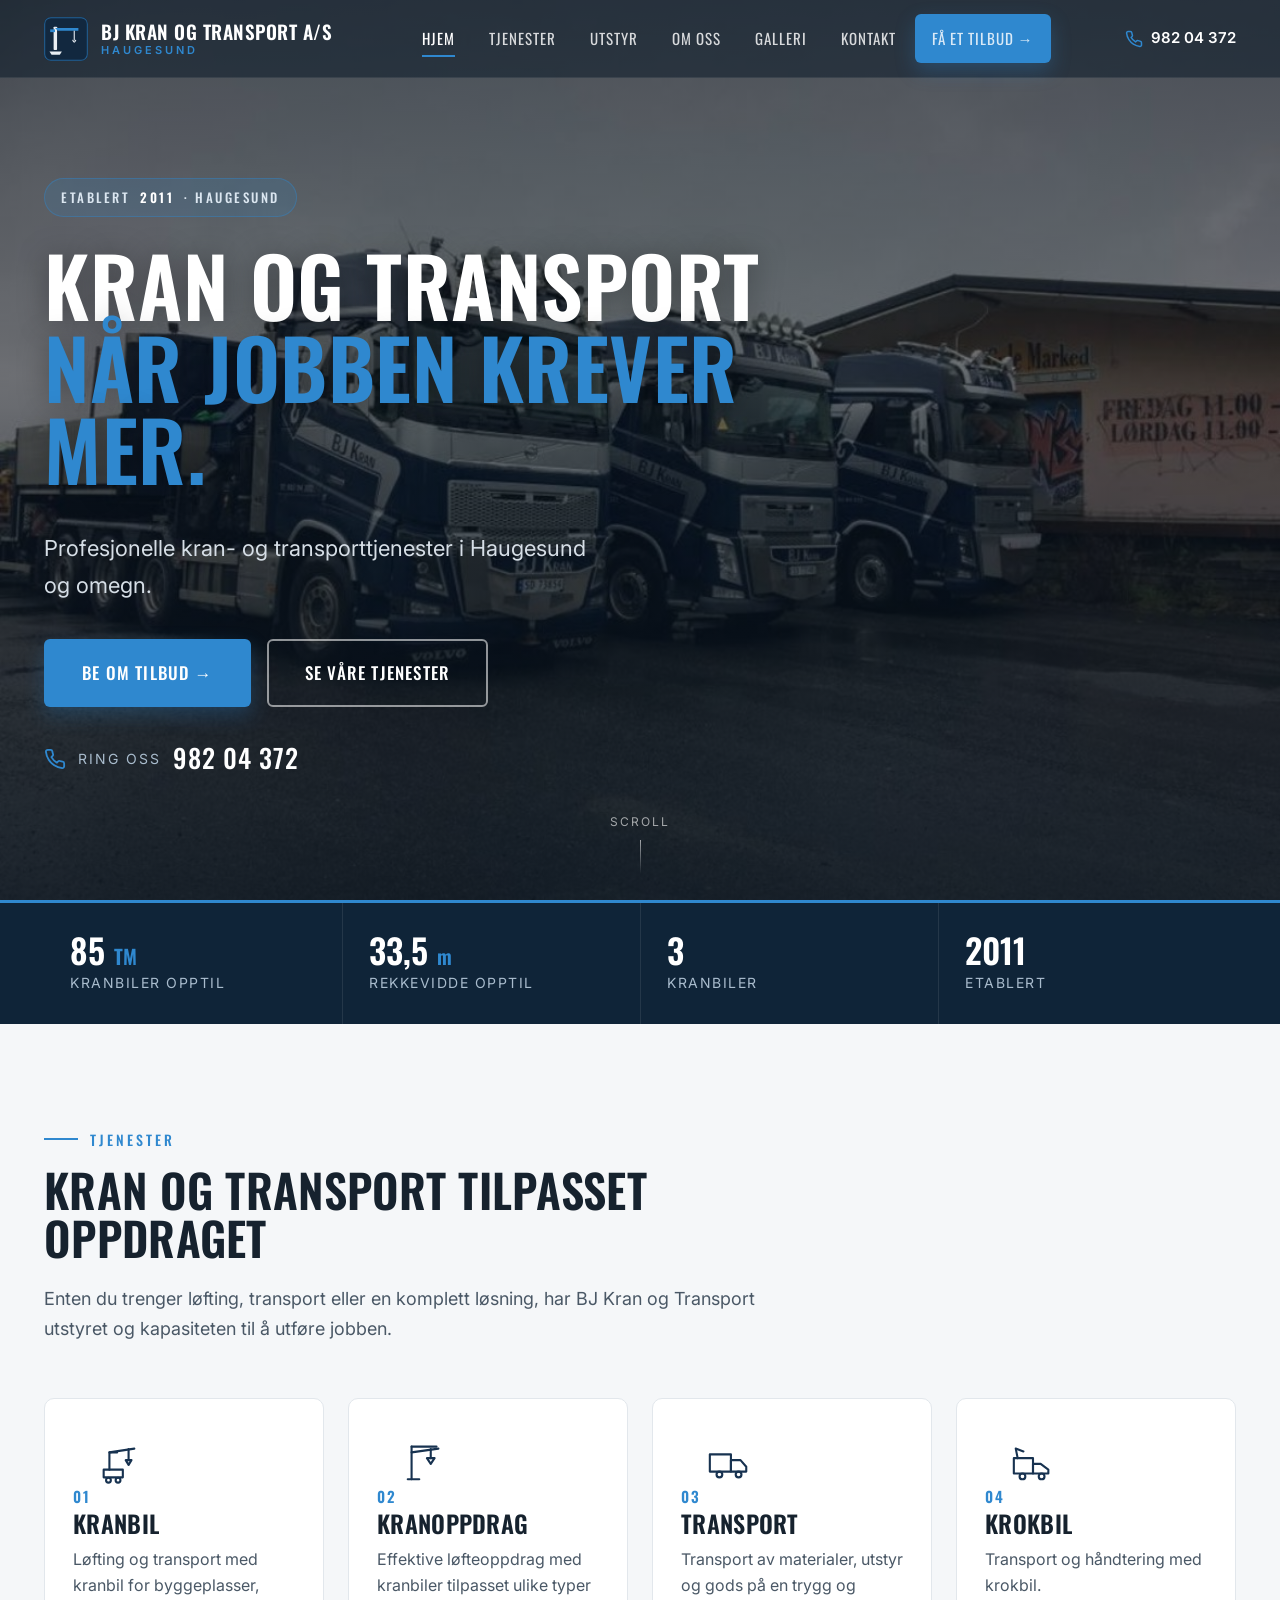
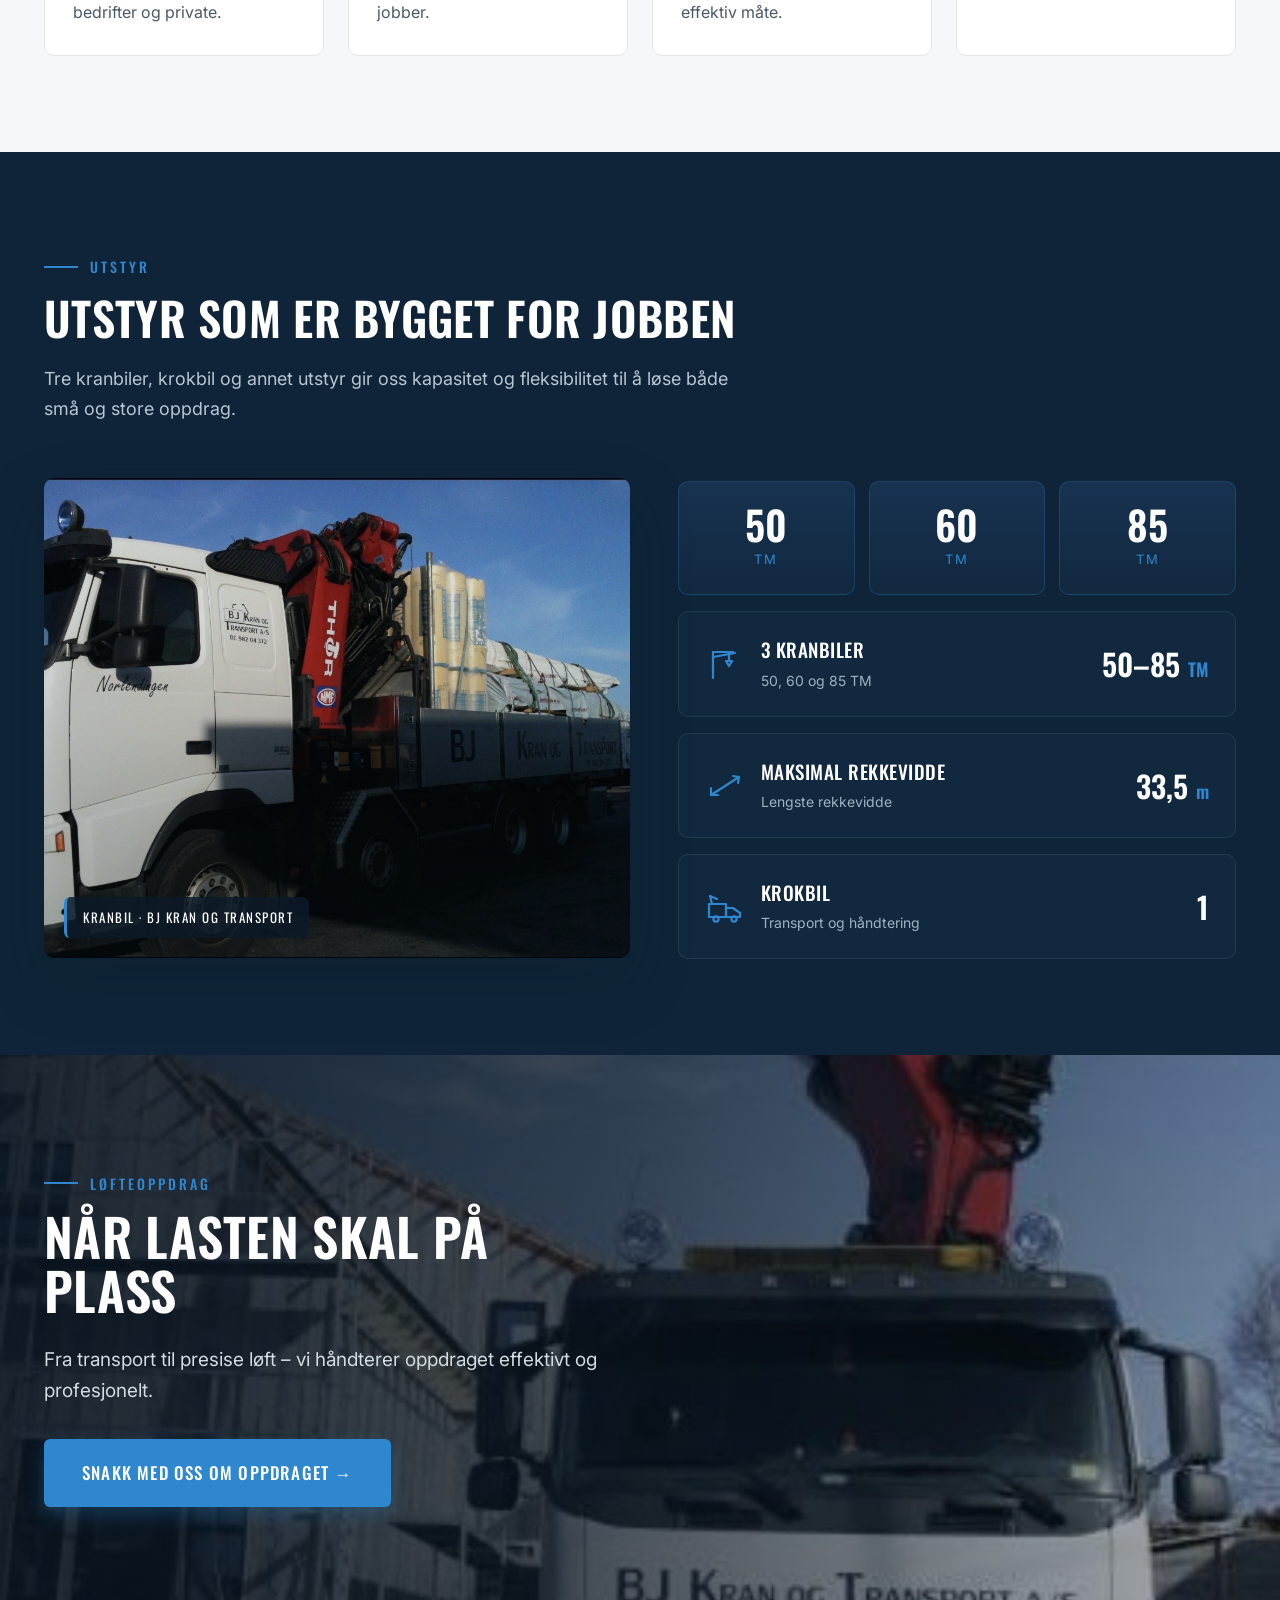
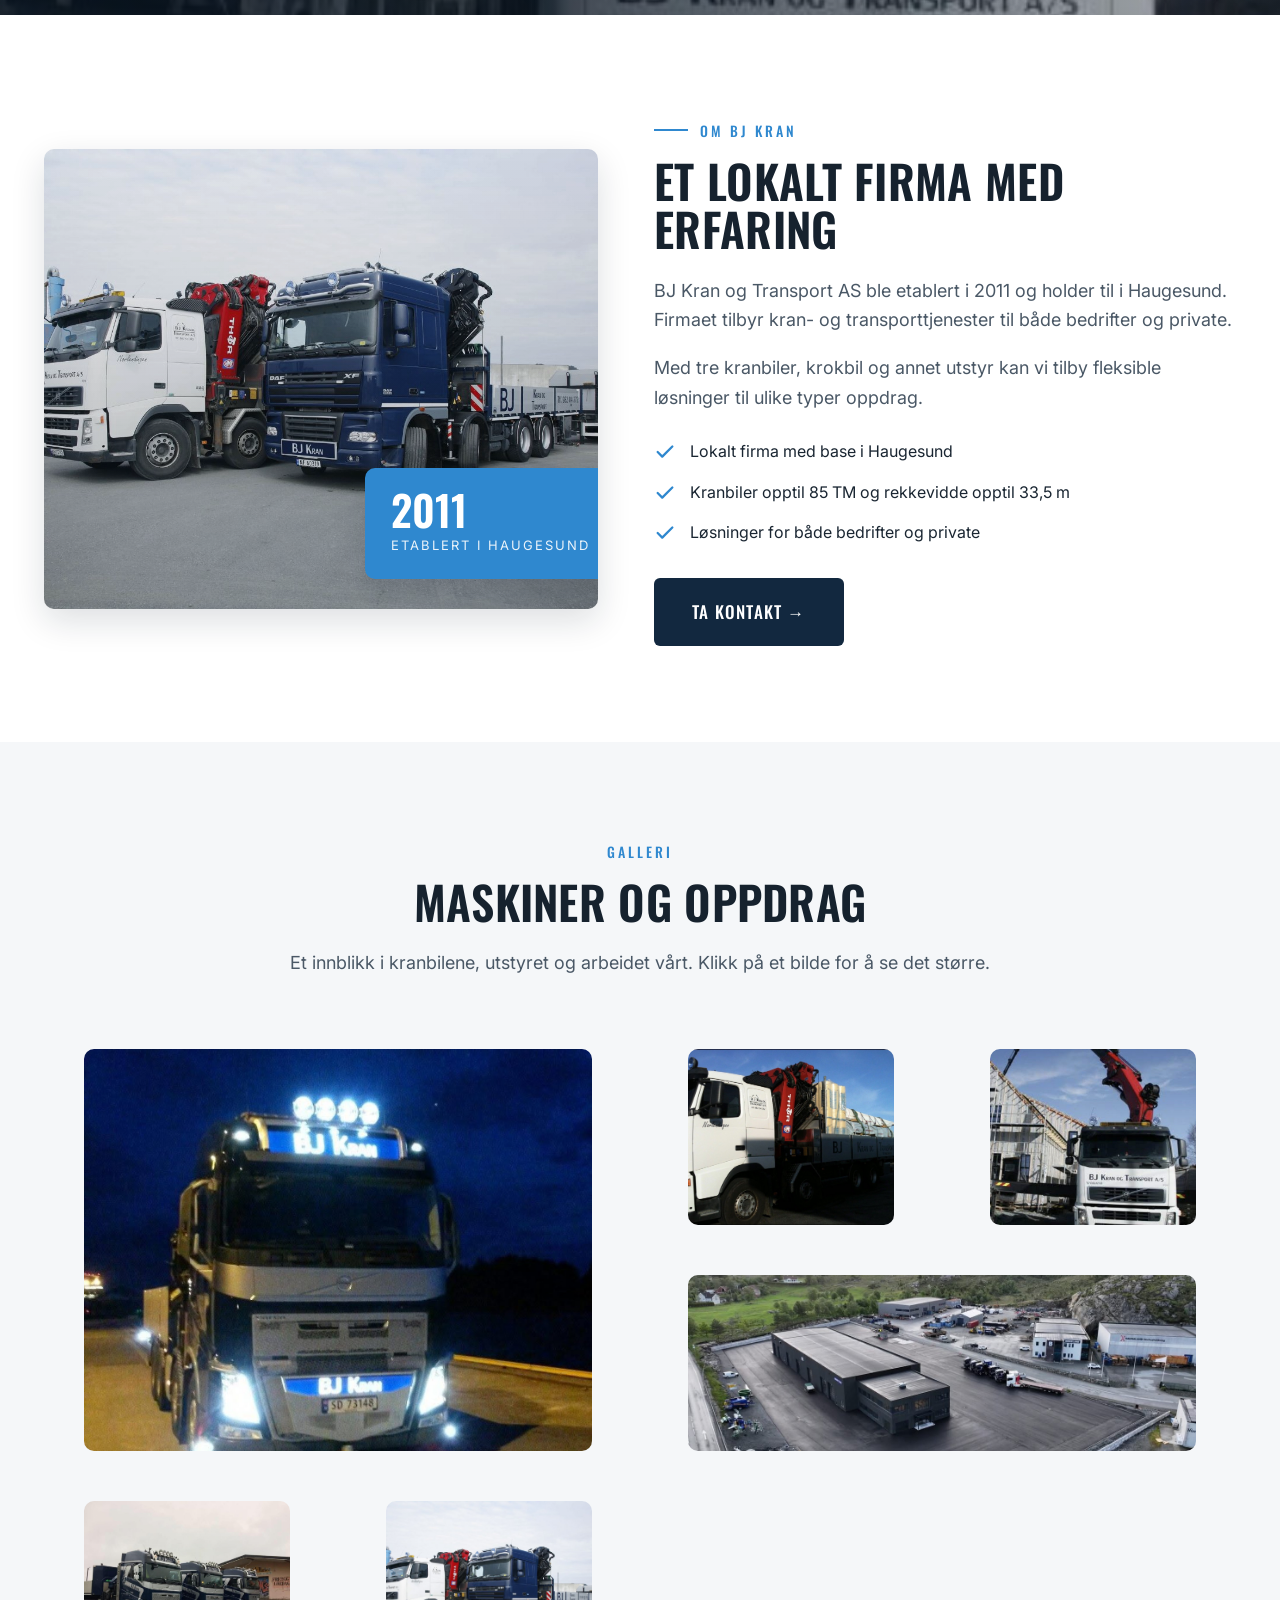
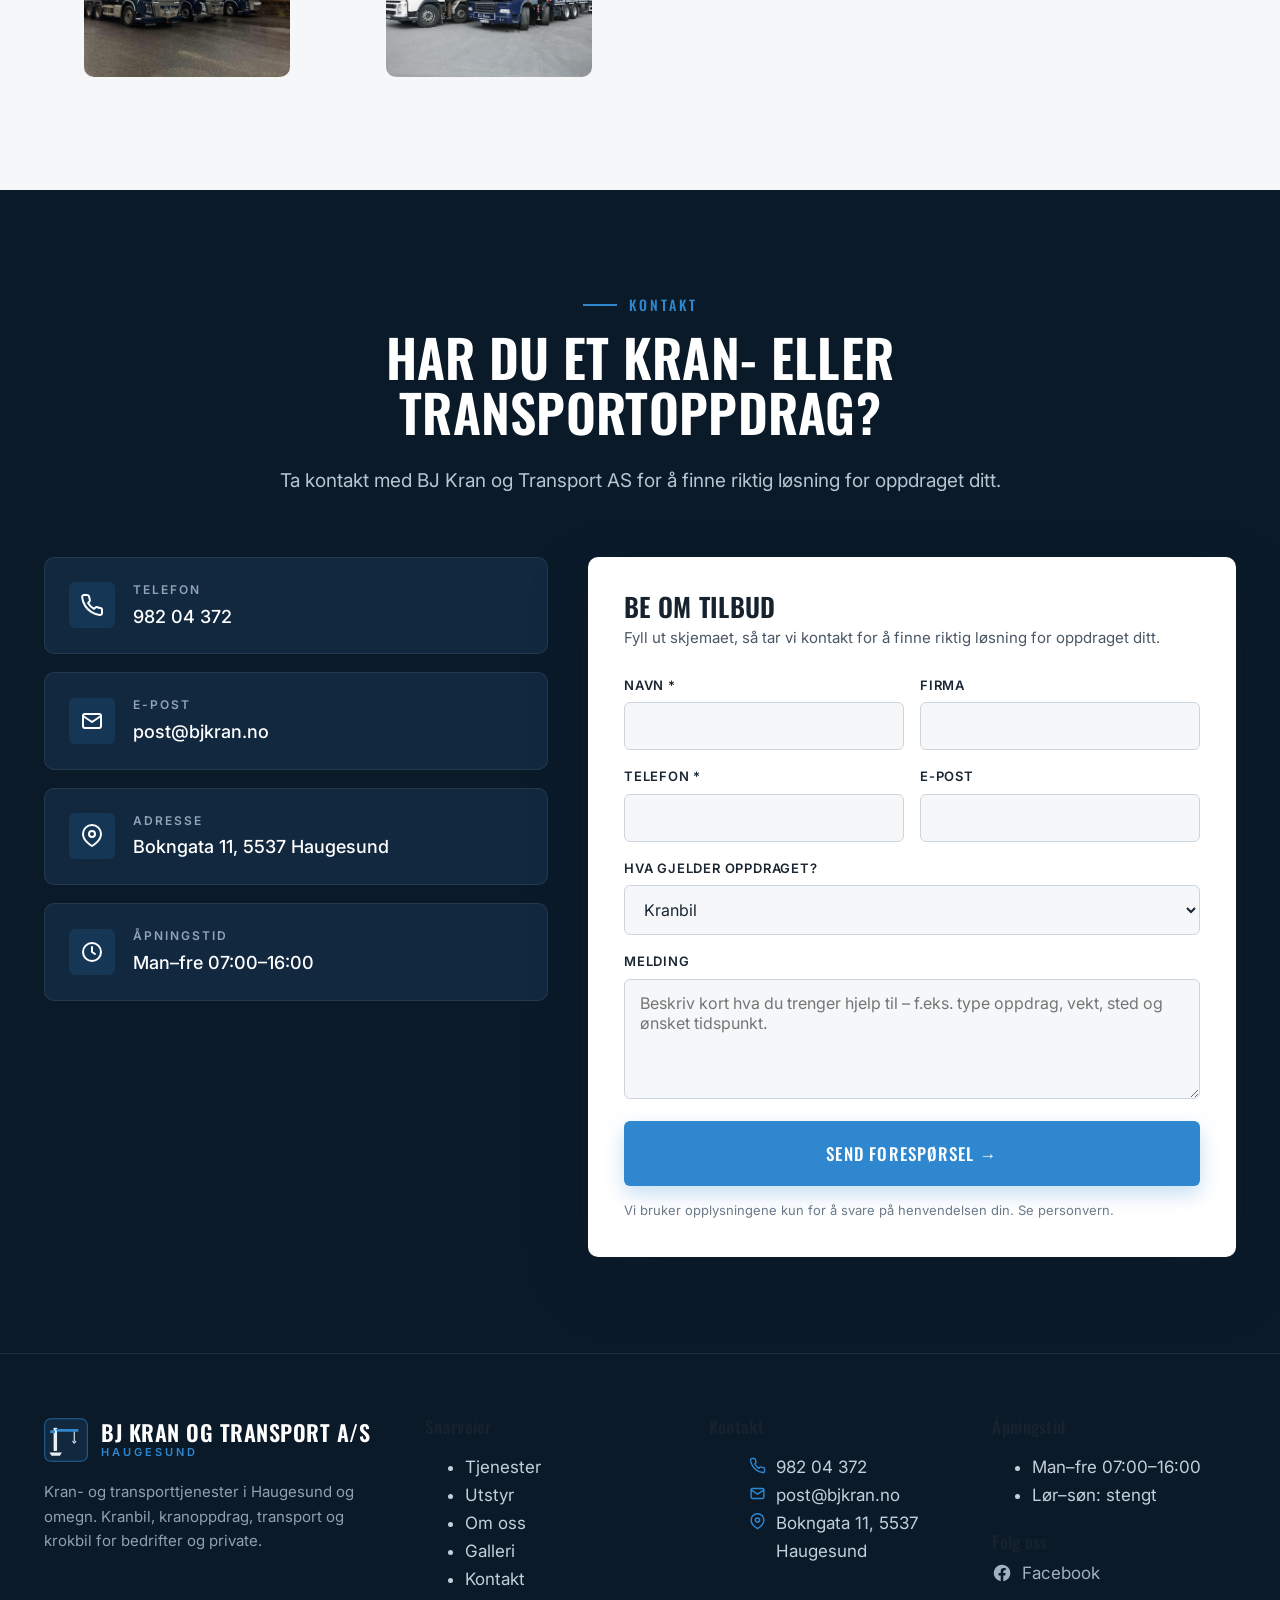
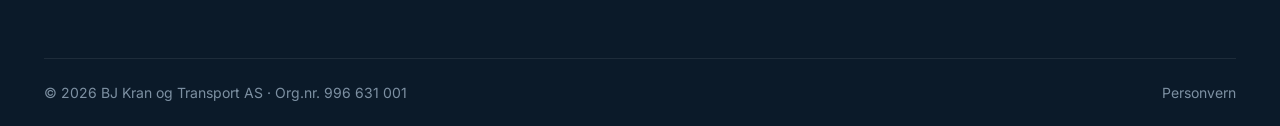
==== commit 1ec83053: "Legg inn ekte bilder av kranbilene og området Beskårne foto av de tre kranbilene (hero), hvit kranbi" ====
--- a/index.html
+++ b/index.html
@@ -18,14 +18,14 @@
   <meta property="og:description" content="Profesjonelle kran- og transporttjenester i Haugesund og omegn. Kranbiler opptil 85 TM og rekkevidde opptil 33,5 meter.">
   <meta property="og:locale" content="nb_NO">
   <meta property="og:url" content="https://bjkran.no/">
-  <meta property="og:image" content="https://bjkran.no/assets/img/og-image.svg">
+  <meta property="og:image" content="https://bjkran.no/assets/img/og-image.jpg">
   <meta property="og:image:alt" content="BJ Kran og Transport AS – kranbiler i Haugesund">
 
   <!-- Twitter -->
   <meta name="twitter:card" content="summary_large_image">
   <meta name="twitter:title" content="BJ Kran og Transport AS – Kran og transport i Haugesund">
   <meta name="twitter:description" content="Kranbil, kranoppdrag, transport og krokbil i Haugesund. Kranbiler opptil 85 TM.">
-  <meta name="twitter:image" content="https://bjkran.no/assets/img/og-image.svg">
+  <meta name="twitter:image" content="https://bjkran.no/assets/img/og-image.jpg">
 
   <link rel="icon" type="image/svg+xml" href="assets/img/favicon.svg">
   <link rel="apple-touch-icon" href="assets/img/favicon.svg">
@@ -50,7 +50,7 @@
     "url": "https://bjkran.no/",
     "email": "post@bjkran.no",
     "telephone": "+4798204372",
-    "image": "https://bjkran.no/assets/img/og-image.svg",
+    "image": "https://bjkran.no/assets/img/og-image.jpg",
     "foundingDate": "2011-02-14",
     "vatID": "NO996631001MVA",
     "priceRange": "$$",
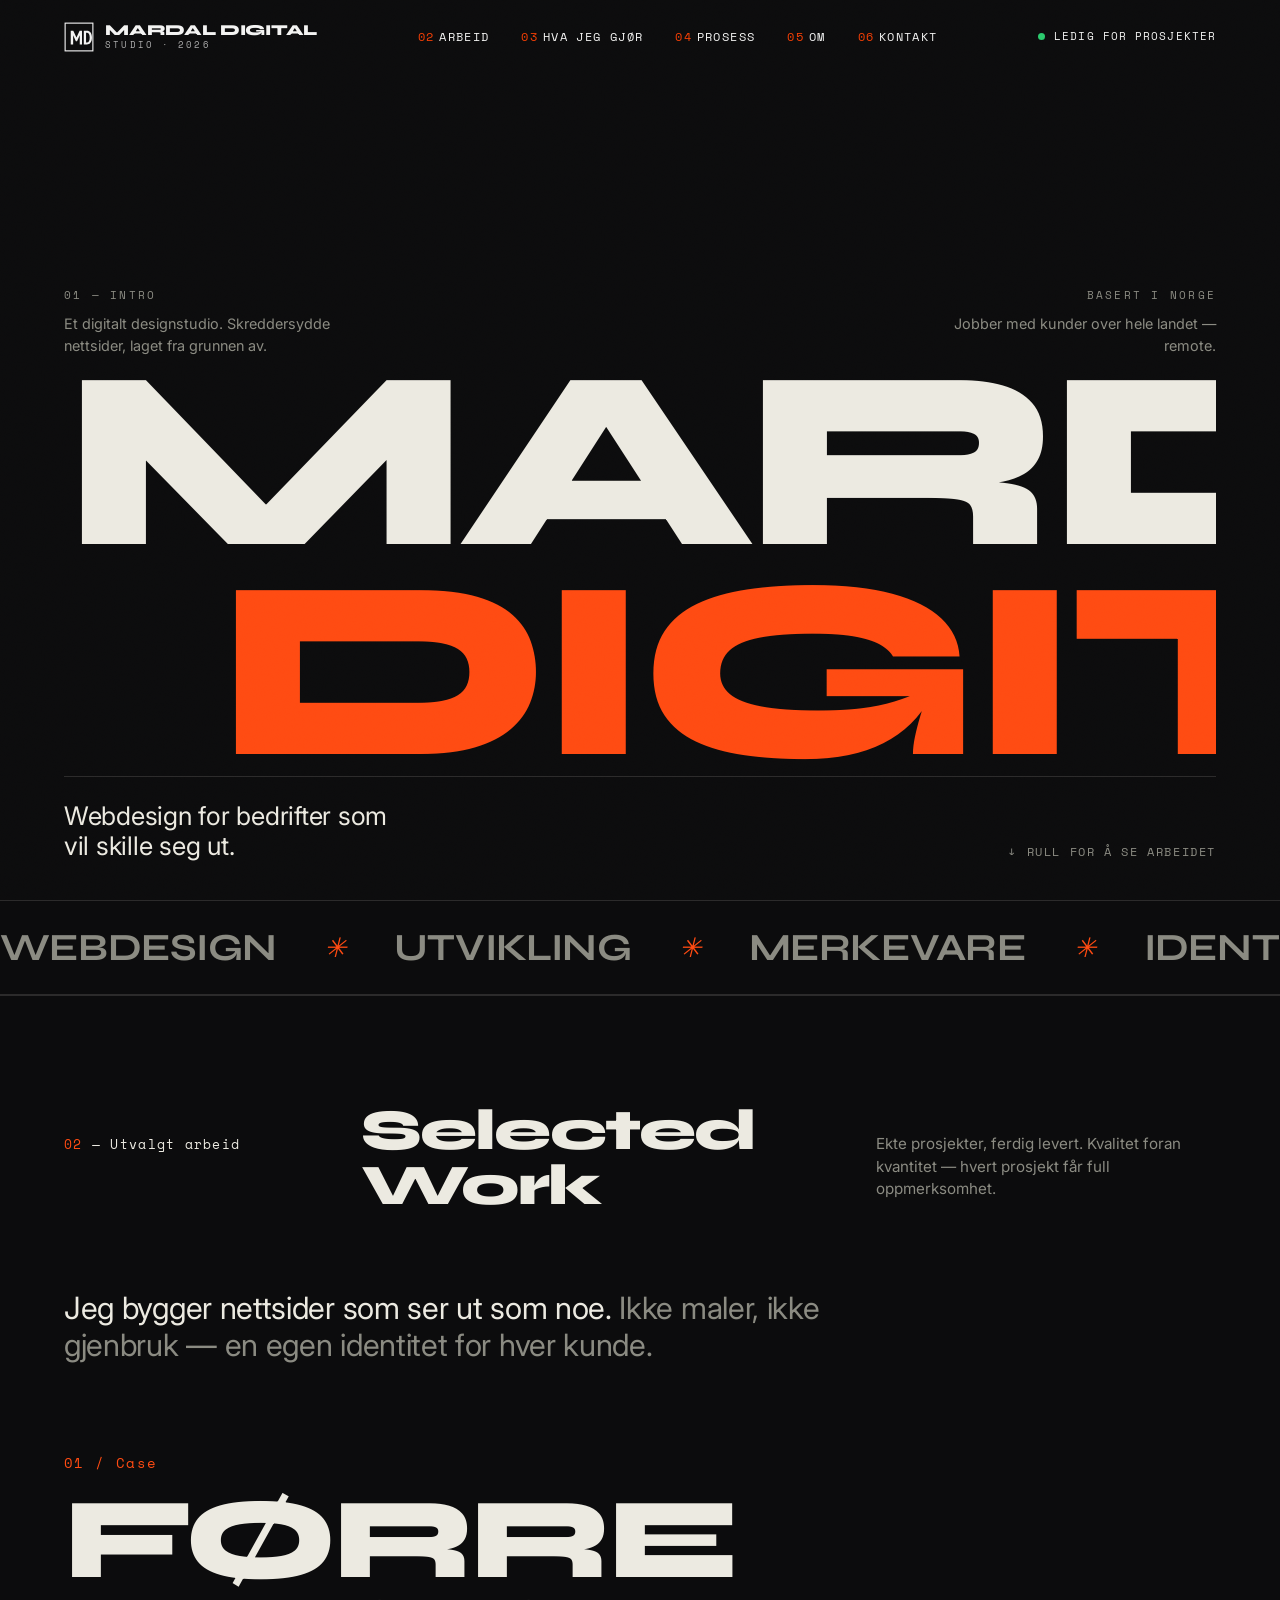
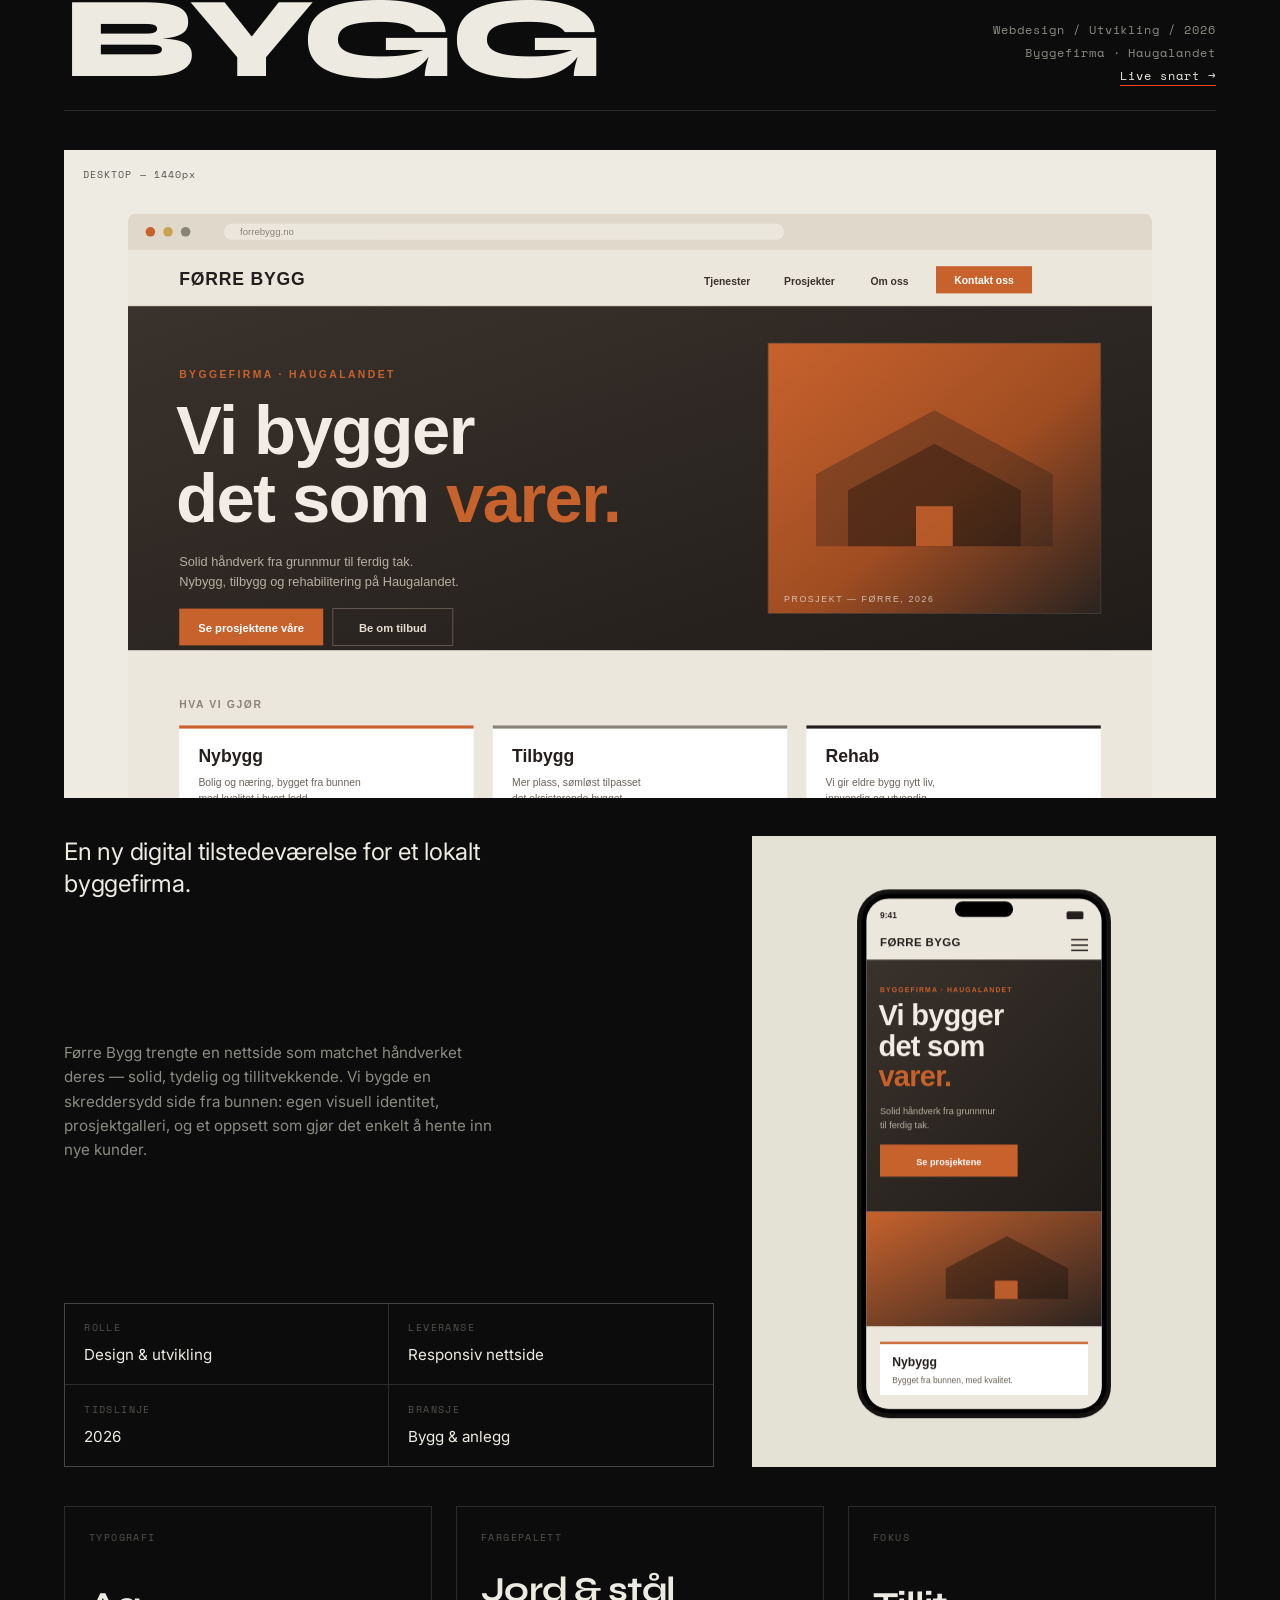
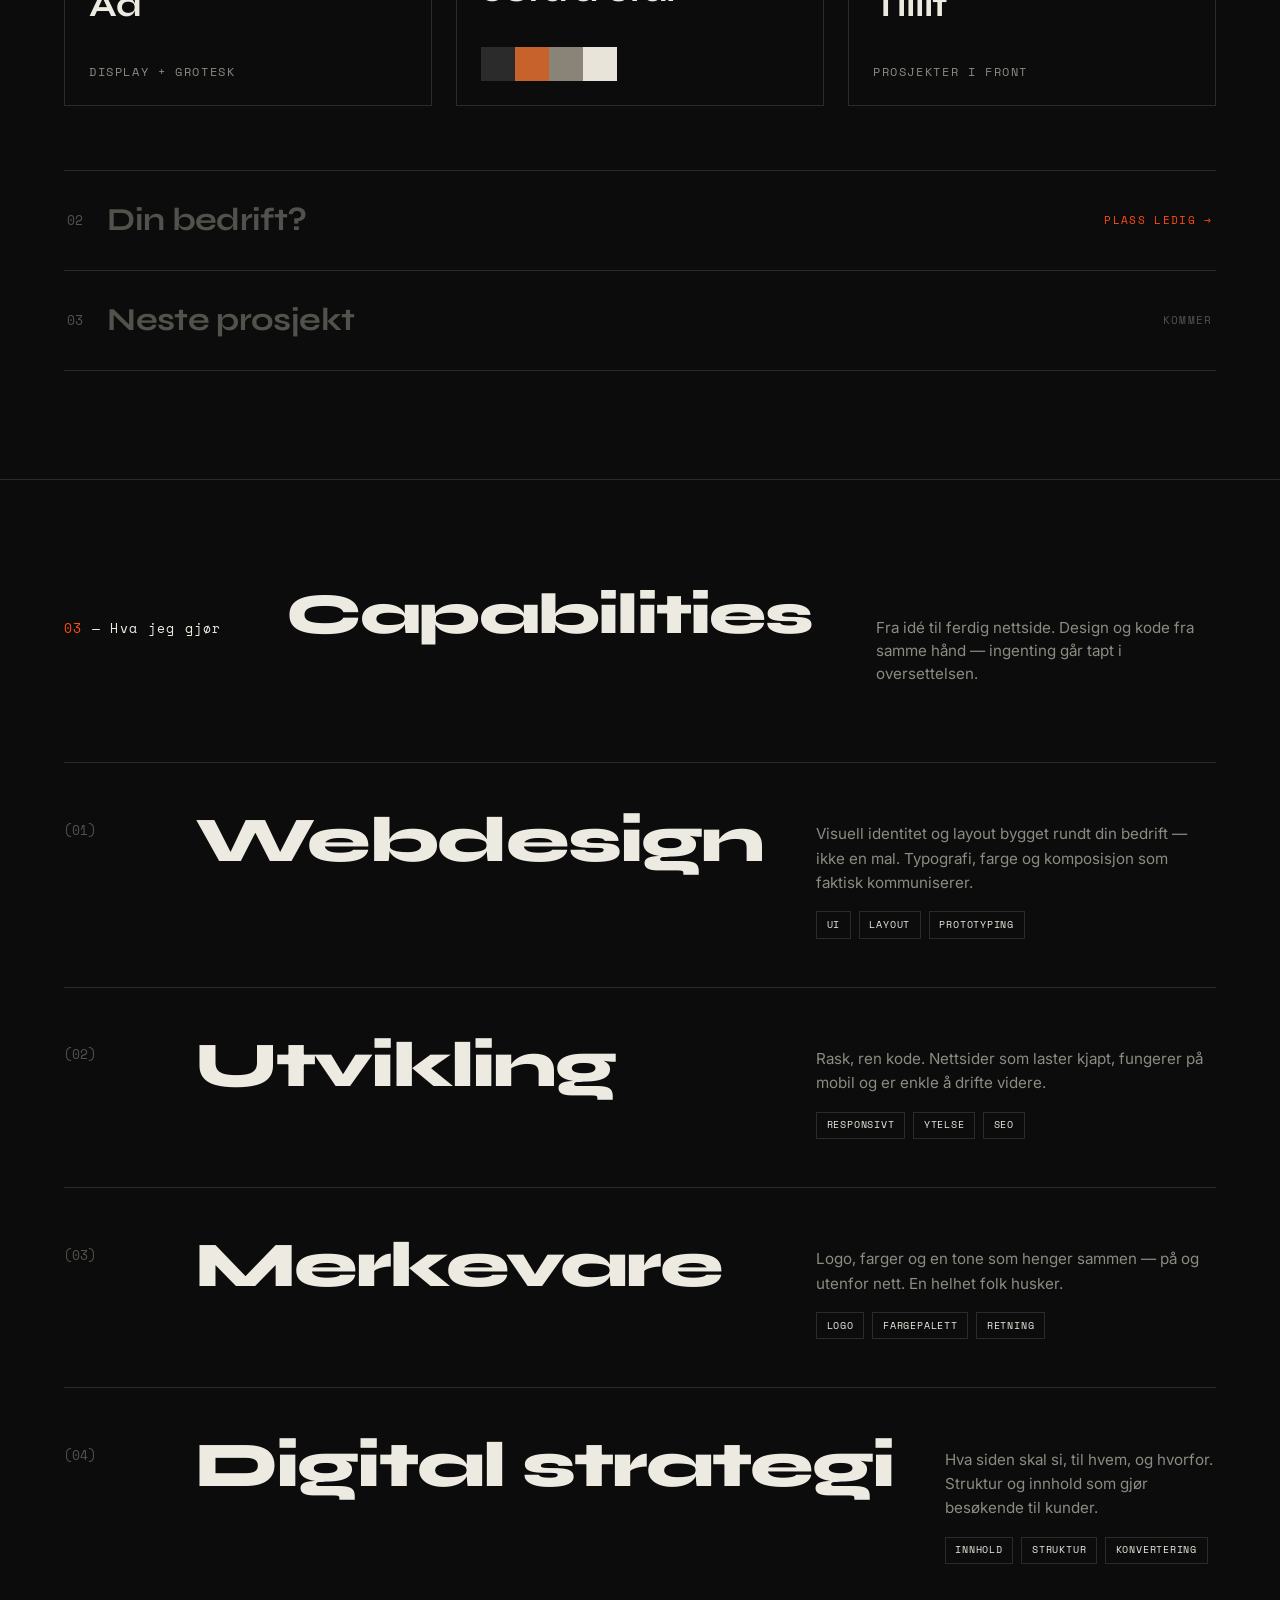
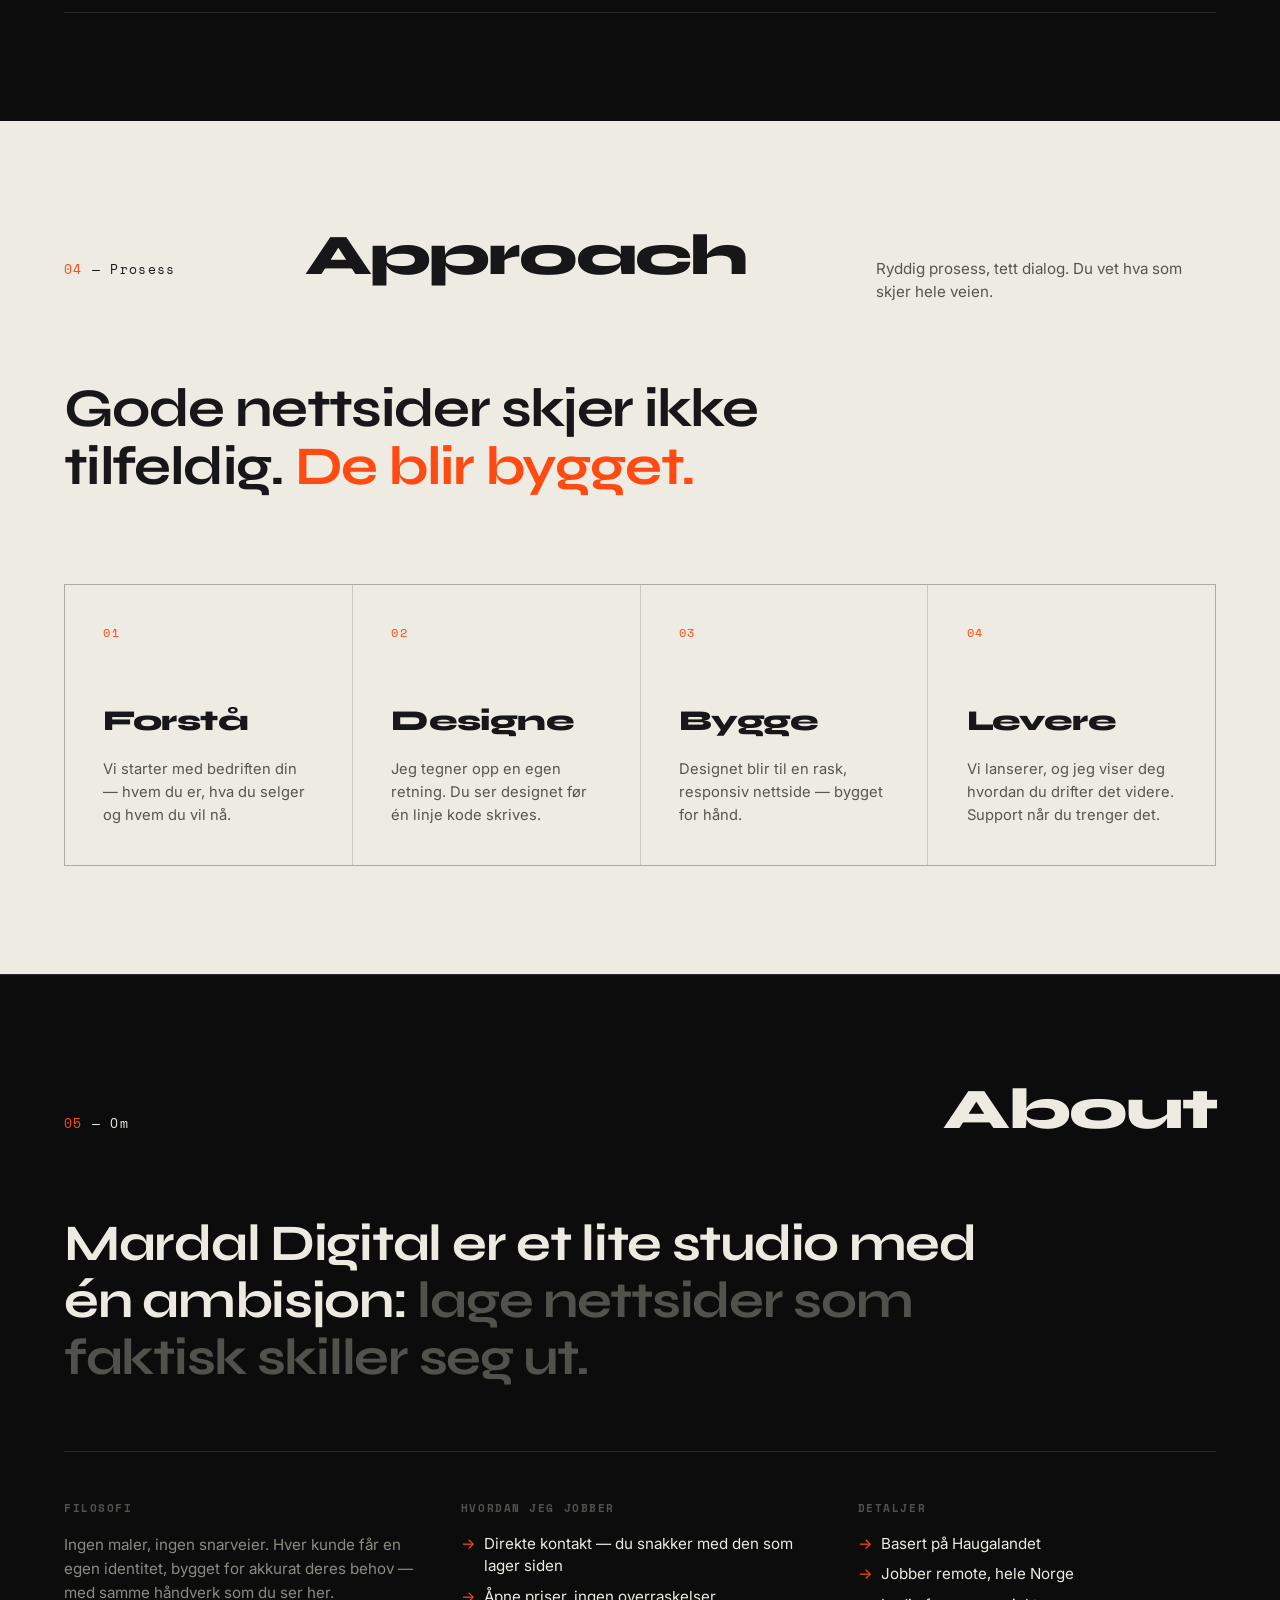
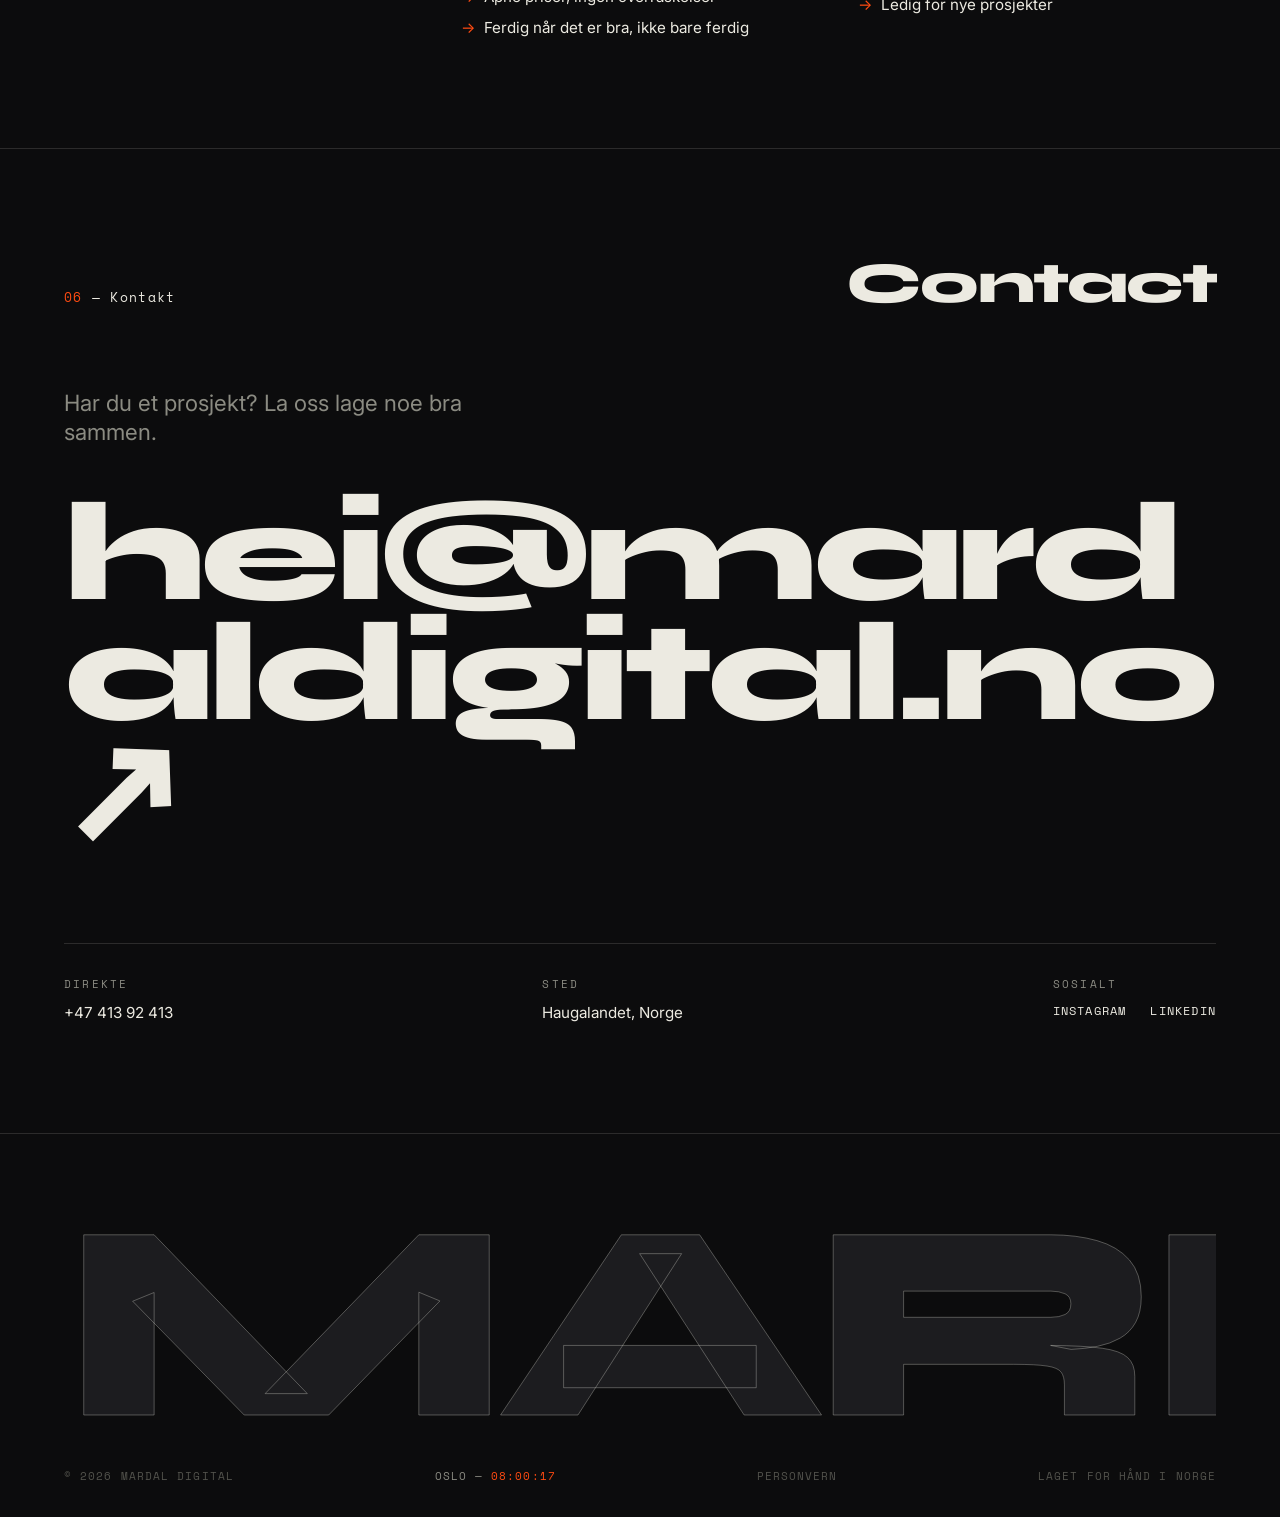
==== commit fbc5541b: "Mardal Digital: helt egen studio-/porteføljeidentitet Erstatter kundesidens uttrykk med et distinkt " ====
--- a/index.html
+++ b/index.html
@@ -3,469 +3,394 @@
 <head>
   <meta charset="UTF-8">
   <meta name="viewport" content="width=device-width, initial-scale=1.0">
-  <title>BJ Kran og Transport AS – Kranbil og transport i Haugesund</title>
-  <meta name="description" content="BJ Kran og Transport AS tilbyr kranbil, kranoppdrag, transport og krokbil i Haugesund og omegn. Kranbiler opptil 85 TM og rekkevidde opptil 33,5 m. Be om et uforpliktende tilbud.">
-  <meta name="keywords" content="kranbil, kranbil Haugesund, kran og transport, krantransport, transport med kran, løfteoppdrag, kranoppdrag, transportfirma, kran og transport Haugesund, krokbil, BJ Kran">
-  <meta name="author" content="BJ Kran og Transport AS">
+  <title>Mardal Digital — Webdesign for bedrifter som vil skille seg ut</title>
+  <meta name="description" content="Mardal Digital er et lite digitalt designstudio. Vi lager skreddersydde, moderne nettsider for bedrifter som vil skille seg ut. Se arbeidet.">
   <meta name="robots" content="index, follow">
-  <meta name="theme-color" content="#0f2438">
-  <link rel="canonical" href="https://bjkran.no/">
+  <meta name="theme-color" content="#0C0C0D">
+  <link rel="canonical" href="https://mardaldigital.no/">
 
   <!-- Open Graph -->
   <meta property="og:type" content="website">
-  <meta property="og:site_name" content="BJ Kran og Transport AS">
-  <meta property="og:title" content="BJ Kran og Transport AS – Kran og transport i Haugesund">
-  <meta property="og:description" content="Profesjonelle kran- og transporttjenester i Haugesund og omegn. Kranbiler opptil 85 TM og rekkevidde opptil 33,5 meter.">
-  <meta property="og:locale" content="nb_NO">
-  <meta property="og:url" content="https://bjkran.no/">
-  <meta property="og:image" content="https://bjkran.no/assets/img/og-image.jpg">
-  <meta property="og:image:alt" content="BJ Kran og Transport AS – kranbiler i Haugesund">
-
-  <!-- Twitter -->
+  <meta property="og:title" content="Mardal Digital — digitalt designstudio">
+  <meta property="og:description" content="Webdesign for bedrifter som vil skille seg ut.">
+  <meta property="og:url" content="https://mardaldigital.no/">
+  <meta property="og:image" content="https://mardaldigital.no/assets/img/og-image.svg">
   <meta name="twitter:card" content="summary_large_image">
-  <meta name="twitter:title" content="BJ Kran og Transport AS – Kran og transport i Haugesund">
-  <meta name="twitter:description" content="Kranbil, kranoppdrag, transport og krokbil i Haugesund. Kranbiler opptil 85 TM.">
-  <meta name="twitter:image" content="https://bjkran.no/assets/img/og-image.jpg">
 
   <link rel="icon" type="image/svg+xml" href="assets/img/favicon.svg">
-  <link rel="apple-touch-icon" href="assets/img/favicon.svg">
-
-  <!-- Preload hero -->
-  <link rel="preload" as="image" href="assets/img/hero-trucks.jpg" fetchpriority="high">
-
-  <!-- Fonts -->
+
   <link rel="preconnect" href="https://fonts.googleapis.com">
   <link rel="preconnect" href="https://fonts.gstatic.com" crossorigin>
-  <link rel="stylesheet" href="https://fonts.googleapis.com/css2?family=Oswald:wght@400;500;600;700&family=Inter:wght@400;500;600;700;800&display=swap">
-
+  <link rel="stylesheet" href="https://fonts.googleapis.com/css2?family=Syne:wght@600;700;800&family=Inter:wght@400;500;600&family=Space+Mono:wght@400;700&display=swap">
   <link rel="stylesheet" href="css/styles.css">
 
-  <!-- Structured data: LocalBusiness -->
   <script type="application/ld+json">
   {
     "@context": "https://schema.org",
-    "@type": "LocalBusiness",
-    "name": "BJ Kran og Transport AS",
-    "description": "Kran- og transporttjenester i Haugesund og omegn. Kranbil, kranoppdrag, transport og krokbil. Kranbiler opptil 85 TM og rekkevidde opptil 33,5 meter.",
-    "url": "https://bjkran.no/",
-    "email": "post@bjkran.no",
-    "telephone": "+4798204372",
-    "image": "https://bjkran.no/assets/img/og-image.jpg",
-    "foundingDate": "2011-02-14",
-    "vatID": "NO996631001MVA",
-    "priceRange": "$$",
-    "address": {
-      "@type": "PostalAddress",
-      "streetAddress": "Bokngata 11",
-      "postalCode": "5537",
-      "addressLocality": "Haugesund",
-      "addressRegion": "Rogaland",
-      "addressCountry": "NO"
-    },
-    "areaServed": [
-      { "@type": "City", "name": "Haugesund" },
-      { "@type": "AdministrativeArea", "name": "Haugalandet" },
-      { "@type": "AdministrativeArea", "name": "Rogaland" }
-    ],
-    "openingHoursSpecification": [{
-      "@type": "OpeningHoursSpecification",
-      "dayOfWeek": ["Monday", "Tuesday", "Wednesday", "Thursday", "Friday"],
-      "opens": "07:00",
-      "closes": "16:00"
-    }],
-    "founder": [
-      { "@type": "Person", "name": "Kai Peder Birkeland" },
-      { "@type": "Person", "name": "Johnny Johansen" }
-    ],
-    "makesOffer": [
-      { "@type": "Offer", "itemOffered": { "@type": "Service", "name": "Kranbil" } },
-      { "@type": "Offer", "itemOffered": { "@type": "Service", "name": "Kranoppdrag" } },
-      { "@type": "Offer", "itemOffered": { "@type": "Service", "name": "Transport" } },
-      { "@type": "Offer", "itemOffered": { "@type": "Service", "name": "Krokbil" } }
-    ]
+    "@type": "ProfessionalService",
+    "name": "Mardal Digital",
+    "description": "Digitalt designstudio som lager skreddersydde nettsider for bedrifter.",
+    "url": "https://mardaldigital.no/",
+    "email": "hei@mardaldigital.no",
+    "areaServed": "Norge",
+    "knowsAbout": ["Webdesign", "Webutvikling", "Merkevare", "Digital identitet"]
   }
   </script>
 </head>
 <body>
-
-  <!-- ================= HEADER ================= -->
-  <header class="site-header" id="siteHeader">
-    <div class="header-inner">
-      <a href="#hjem" class="brand" aria-label="BJ Kran og Transport AS – til toppen">
-        <img src="assets/img/mark.svg" alt="" class="brand__mark" width="44" height="44">
-        <span class="brand__text">
-          <span class="brand__name">BJ Kran og Transport A/S</span>
-          <span class="brand__sub">Haugesund</span>
-        </span>
+  <a class="skip-link" href="#work">Hopp til innhold</a>
+
+  <!-- ===== Custom cursor ===== -->
+  <div class="cursor-ring" aria-hidden="true"><span class="cursor-label">Se</span></div>
+  <div class="cursor-dot" aria-hidden="true"></div>
+
+  <!-- ===== Preloader ===== -->
+  <div class="loader" id="loader" aria-hidden="true">
+    <div class="loader__inner">
+      <span>MD</span>
+      <span class="loader__count" id="loaderCount">00</span>
+    </div>
+    <div class="loader__bar"></div>
+  </div>
+
+  <!-- ===== Header ===== -->
+  <header class="site-header" id="header">
+    <a class="brand" href="#top" aria-label="Mardal Digital – til toppen">
+      <svg class="md-mark" viewBox="0 0 40 40" aria-hidden="true">
+        <rect x="1.5" y="1.5" width="37" height="37" stroke-width="1.5"/>
+        <path d="M9 30V11.5h3.4l4.2 9.3 4.2-9.3H24V30h-3V17.6l-3.6 8h-1.6l-3.6-8V30H9Zm17.4 0V11.5h4.1c4.2 0 6.8 3.4 6.8 9.2s-2.6 9.3-6.8 9.3h-4.1Zm3-2.7h1.1c2.4 0 3.8-2.2 3.8-6.6s-1.4-6.5-3.8-6.5h-1.1v13.1Z"/>
+      </svg>
+      <span class="brand__name">MARDAL DIGITAL<small>STUDIO · 2026</small></span>
+    </a>
+
+    <nav class="nav nav__desktop" aria-label="Hovedmeny">
+      <a href="#work"><span class="num">02</span>Arbeid</a>
+      <a href="#capabilities"><span class="num">03</span>Hva jeg gjør</a>
+      <a href="#approach"><span class="num">04</span>Prosess</a>
+      <a href="#about"><span class="num">05</span>Om</a>
+      <a href="#contact"><span class="num">06</span>Kontakt</a>
+    </nav>
+
+    <span class="status status--header">
+      <span class="dot" aria-hidden="true"></span> Ledig for prosjekter
+    </span>
+
+    <button class="menu-btn" id="menuBtn" aria-label="Åpne meny" aria-expanded="false" aria-controls="mobileNav">
+      <span></span><span></span><span></span>
+    </button>
+  </header>
+
+  <!-- ===== Mobile nav ===== -->
+  <nav class="mobile-nav" id="mobileNav" aria-label="Meny">
+    <a href="#work"><span class="num">02</span>Arbeid</a>
+    <a href="#capabilities"><span class="num">03</span>Hva jeg gjør</a>
+    <a href="#approach"><span class="num">04</span>Prosess</a>
+    <a href="#about"><span class="num">05</span>Om</a>
+    <a href="#contact"><span class="num">06</span>Kontakt</a>
+    <div class="mobile-nav__foot mono">
+      <a href="mailto:hei@mardaldigital.no">hei@mardaldigital.no</a>
+      <span>Haugalandet, NO</span>
+    </div>
+  </nav>
+
+  <span id="top"></span>
+  <main>
+
+    <!-- ============ 01 — HERO ============ -->
+    <section class="hero" id="hero" aria-label="Intro">
+      <div class="hero__meta">
+        <div class="col">
+          <span class="eyebrow">01 — Intro</span>
+          <p>Et digitalt designstudio. Skreddersydde nettsider, laget fra grunnen av.</p>
+        </div>
+        <div class="col" style="text-align:right">
+          <span class="eyebrow">Basert i Norge</span>
+          <p>Jobber med kunder over hele landet — remote.</p>
+        </div>
+      </div>
+
+      <div class="hero__type">
+        <h1 aria-label="Mardal Digital">
+          <span class="line"><span class="word">Mardal</span></span>
+          <span class="line"><span class="word">Digital<span class="reg">®</span></span></span>
+        </h1>
+      </div>
+
+      <div class="hero__lead">
+        <p>Webdesign for bedrifter som vil skille seg ut.</p>
+        <a class="hero__scroll mono" href="#work">
+          <span class="arrow">↓</span> Rull for å se arbeidet
+        </a>
+      </div>
+    </section>
+
+    <!-- Marquee -->
+    <div class="marquee" aria-hidden="true">
+      <div class="marquee__track">
+        <span>Webdesign <i class="star">✳</i> Utvikling <i class="star">✳</i> Merkevare <i class="star">✳</i> Identitet <i class="star">✳</i> Strategi <i class="star">✳</i></span>
+        <span>Webdesign <i class="star">✳</i> Utvikling <i class="star">✳</i> Merkevare <i class="star">✳</i> Identitet <i class="star">✳</i> Strategi <i class="star">✳</i></span>
+      </div>
+    </div>
+
+    <!-- ============ 02 — SELECTED WORK ============ -->
+    <section class="section" id="work" aria-labelledby="work-title">
+      <div class="sec-head">
+        <span class="sec-head__index"><b>02</b> — Utvalgt arbeid</span>
+        <h2 class="sec-head__title" id="work-title" data-reveal>Selected<br>Work</h2>
+        <p class="sec-head__note" data-reveal style="--i:1">Ekte prosjekter, ferdig levert. Kvalitet foran kvantitet — hvert prosjekt får full oppmerksomhet.</p>
+      </div>
+
+      <p class="work__intro" data-reveal>
+        Jeg bygger nettsider som ser ut som noe.
+        <span class="dim">Ikke maler, ikke gjenbruk — en egen identitet for hver kunde.</span>
+      </p>
+
+      <!-- Case: Førre Bygg -->
+      <article class="case" data-cursor-scope>
+        <header class="case__top">
+          <div>
+            <span class="case__no" data-reveal>01 / Case</span>
+            <h3 class="case__title" data-reveal style="--i:1">Førre Bygg</h3>
+          </div>
+          <div class="case__tags" data-reveal style="--i:2">
+            Webdesign / Utvikling / 2026<br>
+            Byggefirma · Haugalandet<br>
+            <a href="#contact">Live snart →</a>
+          </div>
+        </header>
+
+        <!-- Big desktop preview -->
+        <div class="case__stage" data-reveal data-cursor="media" data-cursor-label="Case">
+          <span class="stage-label">DESKTOP — 1440px</span>
+          <img class="browser" data-parallax="0.06" src="assets/img/forre-bygg-desktop.svg" alt="Forhåndsvisning av nettsiden til Førre Bygg på desktop">
+        </div>
+
+        <!-- Text + mobile -->
+        <div class="case__grid">
+          <div class="case__text" data-reveal>
+            <p class="lead">En ny digital tilstedeværelse for et lokalt byggefirma.</p>
+            <p class="body">
+              Førre Bygg trengte en nettside som matchet håndverket deres — solid, tydelig og
+              tillitvekkende. Vi bygde en skreddersydd side fra bunnen: egen visuell identitet,
+              prosjektgalleri, og et oppsett som gjør det enkelt å hente inn nye kunder.
+            </p>
+            <dl class="case__facts">
+              <div><dt>Rolle</dt><dd>Design & utvikling</dd></div>
+              <div><dt>Leveranse</dt><dd>Responsiv nettside</dd></div>
+              <div><dt>Tidslinje</dt><dd>2026</dd></div>
+              <div><dt>Bransje</dt><dd>Bygg & anlegg</dd></div>
+            </dl>
+          </div>
+          <div class="case__mobile" data-reveal style="--i:1" data-cursor="media" data-cursor-label="Mobil">
+            <img class="phone" data-parallax="-0.05" src="assets/img/forre-bygg-mobile.svg" alt="Nettsiden til Førre Bygg vist på mobil">
+          </div>
+        </div>
+
+        <!-- Detail strip -->
+        <div class="case__details">
+          <div class="detail" data-reveal>
+            <span class="detail__k">Typografi</span>
+            <span class="detail__v" style="font-family:var(--display)">Aa</span>
+            <span class="mono" style="color:var(--fg-dim)">Display + grotesk</span>
+          </div>
+          <div class="detail" data-reveal style="--i:1">
+            <span class="detail__k">Fargepalett</span>
+            <span class="detail__v">Jord & stål</span>
+            <div class="detail__swatches">
+              <i style="background:#2b2b2b"></i>
+              <i style="background:#c8622d"></i>
+              <i style="background:#8a8378"></i>
+              <i style="background:#e9e4da"></i>
+            </div>
+          </div>
+          <div class="detail" data-reveal style="--i:2">
+            <span class="detail__k">Fokus</span>
+            <span class="detail__v">Tillit</span>
+            <span class="mono" style="color:var(--fg-dim)">Prosjekter i front</span>
+          </div>
+        </div>
+      </article>
+
+      <!-- Scalable list — placeholder for future clients, ingen falske prosjekter -->
+      <div class="work__more" aria-label="Kommende prosjekter">
+        <div class="row">
+          <span class="no">02</span>
+          <span class="lbl">Din bedrift?</span>
+          <span class="status-txt" style="color:var(--accent)">Plass ledig →</span>
+        </div>
+        <div class="row">
+          <span class="no">03</span>
+          <span class="lbl">Neste prosjekt</span>
+          <span class="status-txt">Kommer</span>
+        </div>
+      </div>
+    </section>
+
+    <!-- ============ 03 — CAPABILITIES ============ -->
+    <section class="section" id="capabilities" aria-labelledby="cap-title">
+      <div class="sec-head">
+        <span class="sec-head__index"><b>03</b> — Hva jeg gjør</span>
+        <h2 class="sec-head__title" id="cap-title" data-reveal>Capabilities</h2>
+        <p class="sec-head__note" data-reveal style="--i:1">Fra idé til ferdig nettside. Design og kode fra samme hånd — ingenting går tapt i oversettelsen.</p>
+      </div>
+
+      <div class="caps">
+        <div class="cap" data-reveal>
+          <span class="cap__no">(01)</span>
+          <span class="cap__name">Webdesign</span>
+          <div class="cap__desc">
+            Visuell identitet og layout bygget rundt din bedrift — ikke en mal.
+            Typografi, farge og komposisjon som faktisk kommuniserer.
+            <div class="tags"><span>UI</span><span>Layout</span><span>Prototyping</span></div>
+          </div>
+        </div>
+        <div class="cap" data-reveal>
+          <span class="cap__no">(02)</span>
+          <span class="cap__name">Utvikling</span>
+          <div class="cap__desc">
+            Rask, ren kode. Nettsider som laster kjapt, fungerer på mobil og
+            er enkle å drifte videre.
+            <div class="tags"><span>Responsivt</span><span>Ytelse</span><span>SEO</span></div>
+          </div>
+        </div>
+        <div class="cap" data-reveal>
+          <span class="cap__no">(03)</span>
+          <span class="cap__name">Merkevare</span>
+          <div class="cap__desc">
+            Logo, farger og en tone som henger sammen — på og utenfor nett.
+            En helhet folk husker.
+            <div class="tags"><span>Logo</span><span>Fargepalett</span><span>Retning</span></div>
+          </div>
+        </div>
+        <div class="cap" data-reveal>
+          <span class="cap__no">(04)</span>
+          <span class="cap__name">Digital&nbsp;strategi</span>
+          <div class="cap__desc">
+            Hva siden skal si, til hvem, og hvorfor. Struktur og innhold som
+            gjør besøkende til kunder.
+            <div class="tags"><span>Innhold</span><span>Struktur</span><span>Konvertering</span></div>
+          </div>
+        </div>
+      </div>
+    </section>
+
+    <!-- ============ 04 — APPROACH ============ -->
+    <section class="section section--paper" id="approach" aria-labelledby="app-title">
+      <div class="sec-head">
+        <span class="sec-head__index"><b>04</b> — Prosess</span>
+        <h2 class="sec-head__title" id="app-title" data-reveal>Approach</h2>
+        <p class="sec-head__note" data-reveal style="--i:1">Ryddig prosess, tett dialog. Du vet hva som skjer hele veien.</p>
+      </div>
+
+      <p class="approach__lead" data-reveal>
+        Gode nettsider skjer ikke tilfeldig. <span class="accent">De blir bygget.</span>
+      </p>
+
+      <div class="steps">
+        <div class="step" data-reveal>
+          <span class="step__no">01</span>
+          <span class="step__title">Forstå</span>
+          <p class="step__desc">Vi starter med bedriften din — hvem du er, hva du selger og hvem du vil nå.</p>
+        </div>
+        <div class="step" data-reveal style="--i:1">
+          <span class="step__no">02</span>
+          <span class="step__title">Designe</span>
+          <p class="step__desc">Jeg tegner opp en egen retning. Du ser designet før én linje kode skrives.</p>
+        </div>
+        <div class="step" data-reveal style="--i:2">
+          <span class="step__no">03</span>
+          <span class="step__title">Bygge</span>
+          <p class="step__desc">Designet blir til en rask, responsiv nettside — bygget for hånd.</p>
+        </div>
+        <div class="step" data-reveal style="--i:3">
+          <span class="step__no">04</span>
+          <span class="step__title">Levere</span>
+          <p class="step__desc">Vi lanserer, og jeg viser deg hvordan du drifter det videre. Support når du trenger det.</p>
+        </div>
+      </div>
+    </section>
+
+    <!-- ============ 05 — ABOUT ============ -->
+    <section class="section" id="about" aria-labelledby="about-title">
+      <div class="sec-head">
+        <span class="sec-head__index"><b>05</b> — Om</span>
+        <h2 class="sec-head__title" id="about-title" data-reveal>About</h2>
+      </div>
+
+      <div class="about">
+        <p class="about__statement" data-reveal>
+          Mardal Digital er et lite studio med én ambisjon:
+          <span class="dim">lage nettsider som faktisk skiller seg ut.</span>
+        </p>
+
+        <div class="about__cols">
+          <div class="about__col" data-reveal>
+            <h4>Filosofi</h4>
+            <p>Ingen maler, ingen snarveier. Hver kunde får en egen identitet, bygget for akkurat deres behov — med samme håndverk som du ser her.</p>
+          </div>
+          <div class="about__col" data-reveal style="--i:1">
+            <h4>Hvordan jeg jobber</h4>
+            <ul>
+              <li>Direkte kontakt — du snakker med den som lager siden</li>
+              <li>Åpne priser, ingen overraskelser</li>
+              <li>Ferdig når det er bra, ikke bare ferdig</li>
+            </ul>
+          </div>
+          <div class="about__col" data-reveal style="--i:2">
+            <h4>Detaljer</h4>
+            <ul>
+              <li>Basert på Haugalandet</li>
+              <li>Jobber remote, hele Norge</li>
+              <li>Ledig for nye prosjekter</li>
+            </ul>
+          </div>
+        </div>
+      </div>
+    </section>
+
+    <!-- ============ 06 — CONTACT ============ -->
+    <section class="section contact" id="contact" aria-labelledby="contact-title">
+      <div class="sec-head">
+        <span class="sec-head__index"><b>06</b> — Kontakt</span>
+        <h2 class="sec-head__title" id="contact-title" data-reveal>Contact</h2>
+      </div>
+
+      <p class="contact__pre" data-reveal>Har du et prosjekt? La oss lage noe bra sammen.</p>
+
+      <a class="contact__mail" href="mailto:hei@mardaldigital.no" data-cursor="hover" data-reveal style="--i:1">
+        hei@mardaldigital.no <span class="arrow">↗</span>
       </a>
 
-      <nav class="main-nav" id="mainNav" aria-label="Hovedmeny">
-        <a href="#hjem">Hjem</a>
-        <a href="#tjenester">Tjenester</a>
-        <a href="#utstyr">Utstyr</a>
-        <a href="#om-oss">Om oss</a>
-        <a href="#galleri">Galleri</a>
-        <a href="#kontakt">Kontakt</a>
-        <a href="#kontakt" class="btn btn--primary">Få et tilbud →</a>
-      </nav>
-
-      <div class="header-cta">
-        <a href="tel:+4798204372" class="header-phone">
-          <svg viewBox="0 0 24 24" fill="none" stroke="currentColor" stroke-width="2" stroke-linecap="round" stroke-linejoin="round" aria-hidden="true"><path d="M22 16.92v3a2 2 0 0 1-2.18 2 19.79 19.79 0 0 1-8.63-3.07 19.5 19.5 0 0 1-6-6 19.79 19.79 0 0 1-3.07-8.67A2 2 0 0 1 4.11 2h3a2 2 0 0 1 2 1.72c.13.96.36 1.9.7 2.81a2 2 0 0 1-.45 2.11L8.09 9.91a16 16 0 0 0 6 6l1.27-1.27a2 2 0 0 1 2.11-.45c.9.34 1.85.57 2.81.7A2 2 0 0 1 22 16.92z"/></svg>
-          982 04 372
-        </a>
-        <a href="#kontakt" class="btn btn--primary" style="display:none">Få et tilbud →</a>
-        <button class="nav-toggle" id="navToggle" aria-expanded="false" aria-controls="mainNav" aria-label="Åpne meny"><span></span></button>
-      </div>
-    </div>
-  </header>
-
-  <main>
-    <!-- ================= HERO ================= -->
-    <section class="hero" id="hjem">
-      <div class="container">
-        <div class="hero__inner">
-          <span class="hero__badge">Etablert <b>2011</b> · Haugesund</span>
-          <h1>Kran og transport<span class="accent">når jobben krever mer.</span></h1>
-          <p class="hero__sub">Profesjonelle kran- og transporttjenester i Haugesund og omegn.</p>
-          <div class="hero__actions">
-            <a href="#kontakt" class="btn btn--primary btn--lg">Be om tilbud →</a>
-            <a href="#tjenester" class="btn btn--ghost btn--lg">Se våre tjenester</a>
-          </div>
-          <a href="tel:+4798204372" class="hero__phone">
-            <svg viewBox="0 0 24 24" fill="none" stroke="currentColor" stroke-width="2" stroke-linecap="round" stroke-linejoin="round" aria-hidden="true"><path d="M22 16.92v3a2 2 0 0 1-2.18 2 19.79 19.79 0 0 1-8.63-3.07 19.5 19.5 0 0 1-6-6 19.79 19.79 0 0 1-3.07-8.67A2 2 0 0 1 4.11 2h3a2 2 0 0 1 2 1.72c.13.96.36 1.9.7 2.81a2 2 0 0 1-.45 2.11L8.09 9.91a16 16 0 0 0 6 6l1.27-1.27a2 2 0 0 1 2.11-.45c.9.34 1.85.57 2.81.7A2 2 0 0 1 22 16.92z"/></svg>
-            <span>Ring oss</span> <b>982 04 372</b>
-          </a>
-        </div>
-      </div>
-      <span class="scroll-hint" aria-hidden="true">Scroll</span>
-    </section>
-
-    <!-- ================= TRUST BAR ================= -->
-    <section class="trust" aria-label="Nøkkeltall">
-      <div class="container">
-        <div class="trust__grid">
-          <div class="trust__item">
-            <span class="trust__num">85 <span class="unit">TM</span></span>
-            <span class="trust__label">Kranbiler opptil</span>
-          </div>
-          <div class="trust__item">
-            <span class="trust__num">33,5 <span class="unit">m</span></span>
-            <span class="trust__label">Rekkevidde opptil</span>
-          </div>
-          <div class="trust__item">
-            <span class="trust__num">3</span>
-            <span class="trust__label">Kranbiler</span>
-          </div>
-          <div class="trust__item">
-            <span class="trust__num">2011</span>
-            <span class="trust__label">Etablert</span>
-          </div>
-        </div>
-      </div>
-    </section>
-
-    <!-- ================= SERVICES ================= -->
-    <section class="section services" id="tjenester">
-      <div class="container">
-        <div class="section-head">
-          <span class="eyebrow">Tjenester</span>
-          <h2>Kran og transport tilpasset oppdraget</h2>
-          <p>Enten du trenger løfting, transport eller en komplett løsning, har BJ Kran og Transport utstyret og kapasiteten til å utføre jobben.</p>
-        </div>
-
-        <div class="services__grid">
-          <article class="service-card">
-            <span class="service-card__num">01</span>
-            <svg class="service-card__icon" viewBox="0 0 48 48" fill="none" stroke="currentColor" stroke-width="2.2" stroke-linecap="round" stroke-linejoin="round" aria-hidden="true"><path d="M8 40h20v-8H8z"/><circle cx="13" cy="43" r="2.5"/><circle cx="23" cy="43" r="2.5"/><path d="M14 32V14h8"/><path d="M14 14 40 10"/><path d="M34 10.6V22"/><path d="M31 22h6l-3 5z"/></svg>
-            <h3>Kranbil</h3>
-            <p>Løfting og transport med kranbil for byggeplasser, bedrifter og private.</p>
-          </article>
-
-          <article class="service-card">
-            <span class="service-card__num">02</span>
-            <svg class="service-card__icon" viewBox="0 0 48 48" fill="none" stroke="currentColor" stroke-width="2.2" stroke-linecap="round" stroke-linejoin="round" aria-hidden="true"><path d="M10 42V8"/><path d="M10 8h26"/><path d="M10 14 38 10"/><path d="M30 10.5V20"/><path d="M26 20h8l-4 6z"/><path d="M6 42h12"/></svg>
-            <h3>Kranoppdrag</h3>
-            <p>Effektive løfteoppdrag med kranbiler tilpasset ulike typer jobber.</p>
-          </article>
-
-          <article class="service-card">
-            <span class="service-card__num">03</span>
-            <svg class="service-card__icon" viewBox="0 0 48 48" fill="none" stroke="currentColor" stroke-width="2.2" stroke-linecap="round" stroke-linejoin="round" aria-hidden="true"><path d="M4 34V16h22v18z"/><path d="M26 22h10l6 7v5H26z"/><circle cx="14" cy="37" r="3"/><circle cx="34" cy="37" r="3"/></svg>
-            <h3>Transport</h3>
-            <p>Transport av materialer, utstyr og gods på en trygg og effektiv måte.</p>
-          </article>
-
-          <article class="service-card">
-            <span class="service-card__num">04</span>
-            <svg class="service-card__icon" viewBox="0 0 48 48" fill="none" stroke="currentColor" stroke-width="2.2" stroke-linecap="round" stroke-linejoin="round" aria-hidden="true"><path d="M4 36V20h20v16z"/><path d="M24 26h8l8 6v4H24z"/><circle cx="13" cy="39" r="3"/><circle cx="33" cy="39" r="3"/><path d="M8 20 6 10l8 3"/></svg>
-            <h3>Krokbil</h3>
-            <p>Transport og håndtering med krokbil.</p>
-          </article>
-        </div>
-      </div>
-    </section>
-
-    <!-- ================= EQUIPMENT ================= -->
-    <section class="section equip" id="utstyr">
-      <div class="container">
-        <div class="section-head">
-          <span class="eyebrow">Utstyr</span>
-          <h2>Utstyr som er bygget for jobben</h2>
-          <p>Tre kranbiler, krokbil og annet utstyr gir oss kapasitet og fleksibilitet til å løse både små og store oppdrag.</p>
-        </div>
-
-        <div class="equip__layout">
-          <div class="equip__media" role="img" aria-label="Kranbil fra BJ Kran og Transport">
-            <span class="tag">Kranbil · BJ Kran og Transport</span>
-          </div>
-
-          <div class="equip__specs">
-            <div class="equip__cranes">
-              <div class="crane-chip"><b>50</b><span>TM</span></div>
-              <div class="crane-chip"><b>60</b><span>TM</span></div>
-              <div class="crane-chip"><b>85</b><span>TM</span></div>
-            </div>
-
-            <div class="spec-row">
-              <div class="spec-row__label">
-                <svg class="spec-row__ico" viewBox="0 0 40 40" fill="none" stroke="currentColor" stroke-width="2.2" stroke-linecap="round" stroke-linejoin="round" aria-hidden="true"><path d="M8 34V8"/><path d="M8 8h20"/><path d="M8 13 30 9"/><path d="M24 9.5V17"/><path d="M21 17h6l-3 5z"/></svg>
-                <div><b>3 kranbiler</b><span>50, 60 og 85 TM</span></div>
-              </div>
-              <span class="spec-row__val">50–85 <span class="u">TM</span></span>
-            </div>
-
-            <div class="spec-row">
-              <div class="spec-row__label">
-                <svg class="spec-row__ico" viewBox="0 0 40 40" fill="none" stroke="currentColor" stroke-width="2.2" stroke-linecap="round" stroke-linejoin="round" aria-hidden="true"><path d="M6 30 34 12"/><path d="M6 30v-7"/><path d="M6 30h7"/><path d="M34 12l-6-1"/><path d="M34 12l-1 6"/></svg>
-                <div><b>Maksimal rekkevidde</b><span>Lengste rekkevidde</span></div>
-              </div>
-              <span class="spec-row__val">33,5 <span class="u">m</span></span>
-            </div>
-
-            <div class="spec-row">
-              <div class="spec-row__label">
-                <svg class="spec-row__ico" viewBox="0 0 40 40" fill="none" stroke="currentColor" stroke-width="2.2" stroke-linecap="round" stroke-linejoin="round" aria-hidden="true"><path d="M4 30V17h17v13z"/><path d="M21 21h7l7 5v4H21z"/><circle cx="11" cy="32" r="2.6"/><circle cx="29" cy="32" r="2.6"/><path d="M7 17 5 9l7 3"/></svg>
-                <div><b>Krokbil</b><span>Transport og håndtering</span></div>
-              </div>
-              <span class="spec-row__val">1</span>
-            </div>
-          </div>
-        </div>
-      </div>
-    </section>
-
-    <!-- ================= FEATURE ================= -->
-    <section class="feature" aria-label="Presise løft">
-      <div class="container">
-        <div class="feature__box">
-          <span class="eyebrow">Løfteoppdrag</span>
-          <h2>Når lasten skal på plass</h2>
-          <p>Fra transport til presise løft – vi håndterer oppdraget effektivt og profesjonelt.</p>
-          <a href="#kontakt" class="btn btn--primary btn--lg">Snakk med oss om oppdraget →</a>
-        </div>
-      </div>
-    </section>
-
-    <!-- ================= ABOUT ================= -->
-    <section class="section" id="om-oss">
-      <div class="container">
-        <div class="about__layout">
-          <div class="about__media" role="img" aria-label="Kranbiler fra BJ Kran og Transport i Haugesund">
-            <span class="about__badge"><b>2011</b><span>Etablert i Haugesund</span></span>
-          </div>
-
-          <div class="about about__text">
-            <span class="eyebrow">Om BJ Kran</span>
-            <h2>Et lokalt firma med erfaring</h2>
-            <p>BJ Kran og Transport AS ble etablert i 2011 og holder til i Haugesund. Firmaet tilbyr kran- og transporttjenester til både bedrifter og private.</p>
-            <p>Med tre kranbiler, krokbil og annet utstyr kan vi tilby fleksible løsninger til ulike typer oppdrag.</p>
-            <ul class="about__points">
-              <li><svg viewBox="0 0 24 24" fill="none" stroke="currentColor" stroke-width="2.5" stroke-linecap="round" stroke-linejoin="round" aria-hidden="true"><path d="M20 6 9 17l-5-5"/></svg>Lokalt firma med base i Haugesund</li>
-              <li><svg viewBox="0 0 24 24" fill="none" stroke="currentColor" stroke-width="2.5" stroke-linecap="round" stroke-linejoin="round" aria-hidden="true"><path d="M20 6 9 17l-5-5"/></svg>Kranbiler opptil 85 TM og rekkevidde opptil 33,5 m</li>
-              <li><svg viewBox="0 0 24 24" fill="none" stroke="currentColor" stroke-width="2.5" stroke-linecap="round" stroke-linejoin="round" aria-hidden="true"><path d="M20 6 9 17l-5-5"/></svg>Løsninger for både bedrifter og private</li>
-            </ul>
-            <a href="#kontakt" class="btn btn--dark btn--lg">Ta kontakt →</a>
-          </div>
-        </div>
-      </div>
-    </section>
-
-    <!-- ================= GALLERY ================= -->
-    <section class="section gallery" id="galleri">
-      <div class="container">
-        <div class="section-head center">
-          <span class="eyebrow">Galleri</span>
-          <h2>Maskiner og oppdrag</h2>
-          <p>Et innblikk i kranbilene, utstyret og arbeidet vårt. Klikk på et bilde for å se det større.</p>
-        </div>
-
-        <div class="gallery__grid" id="galleryGrid">
-          <figure class="gallery__item g-wide g-tall" data-full="assets/img/gallery-1.jpg">
-            <img src="assets/img/gallery-1.jpg" onerror="this.onerror=null;this.src='assets/img/gallery-1.svg'" alt="Kranbil i arbeid – BJ Kran og Transport, Haugesund" loading="lazy">
-            <span class="zoom" aria-hidden="true"><svg viewBox="0 0 24 24" fill="none" stroke="currentColor" stroke-width="2" stroke-linecap="round"><circle cx="11" cy="11" r="7"/><path d="M21 21l-4.3-4.3M11 8v6M8 11h6"/></svg></span>
-          </figure>
-          <figure class="gallery__item" data-full="assets/img/gallery-2.jpg">
-            <img src="assets/img/gallery-2.jpg" onerror="this.onerror=null;this.src='assets/img/gallery-2.svg'" alt="Kranbil med kran – løfteoppdrag i Haugesund" loading="lazy">
-            <span class="zoom" aria-hidden="true"><svg viewBox="0 0 24 24" fill="none" stroke="currentColor" stroke-width="2" stroke-linecap="round"><circle cx="11" cy="11" r="7"/><path d="M21 21l-4.3-4.3M11 8v6M8 11h6"/></svg></span>
-          </figure>
-          <figure class="gallery__item" data-full="assets/img/gallery-3.jpg">
-            <img src="assets/img/gallery-3.jpg" onerror="this.onerror=null;this.src='assets/img/gallery-3.svg'" alt="Løfteoppdrag med HIAB-kran" loading="lazy">
-            <span class="zoom" aria-hidden="true"><svg viewBox="0 0 24 24" fill="none" stroke="currentColor" stroke-width="2" stroke-linecap="round"><circle cx="11" cy="11" r="7"/><path d="M21 21l-4.3-4.3M11 8v6M8 11h6"/></svg></span>
-          </figure>
-          <figure class="gallery__item g-wide" data-full="assets/img/gallery-4.jpg">
-            <img src="assets/img/gallery-4.jpg" onerror="this.onerror=null;this.src='assets/img/gallery-4.svg'" alt="Firmaets område med kranbiler og utstyr" loading="lazy">
-            <span class="zoom" aria-hidden="true"><svg viewBox="0 0 24 24" fill="none" stroke="currentColor" stroke-width="2" stroke-linecap="round"><circle cx="11" cy="11" r="7"/><path d="M21 21l-4.3-4.3M11 8v6M8 11h6"/></svg></span>
-          </figure>
-          <figure class="gallery__item" data-full="assets/img/gallery-5.jpg">
-            <img src="assets/img/gallery-5.jpg" onerror="this.onerror=null;this.src='assets/img/gallery-5.svg'" alt="Kranbil med utkjørt bom" loading="lazy">
-            <span class="zoom" aria-hidden="true"><svg viewBox="0 0 24 24" fill="none" stroke="currentColor" stroke-width="2" stroke-linecap="round"><circle cx="11" cy="11" r="7"/><path d="M21 21l-4.3-4.3M11 8v6M8 11h6"/></svg></span>
-          </figure>
-          <figure class="gallery__item" data-full="assets/img/gallery-6.jpg">
-            <img src="assets/img/gallery-6.jpg" onerror="this.onerror=null;this.src='assets/img/gallery-6.svg'" alt="Kranbil og transportutstyr fra BJ Kran og Transport" loading="lazy">
-            <span class="zoom" aria-hidden="true"><svg viewBox="0 0 24 24" fill="none" stroke="currentColor" stroke-width="2" stroke-linecap="round"><circle cx="11" cy="11" r="7"/><path d="M21 21l-4.3-4.3M11 8v6M8 11h6"/></svg></span>
-          </figure>
-        </div>
-      </div>
-    </section>
-
-    <!-- ================= CONTACT ================= -->
-    <section class="section contact" id="kontakt">
-      <div class="container">
-        <div class="contact__cta">
-          <span class="eyebrow" style="justify-content:center">Kontakt</span>
-          <h2>Har du et kran- eller transportoppdrag?</h2>
-          <p>Ta kontakt med BJ Kran og Transport AS for å finne riktig løsning for oppdraget ditt.</p>
-        </div>
-
-        <div class="contact__grid">
-          <div class="contact__info">
-            <a class="info-card" href="tel:+4798204372">
-              <span class="info-card__ico"><svg viewBox="0 0 24 24" fill="none" stroke="currentColor" stroke-width="2" stroke-linecap="round" stroke-linejoin="round" aria-hidden="true"><path d="M22 16.92v3a2 2 0 0 1-2.18 2 19.79 19.79 0 0 1-8.63-3.07 19.5 19.5 0 0 1-6-6 19.79 19.79 0 0 1-3.07-8.67A2 2 0 0 1 4.11 2h3a2 2 0 0 1 2 1.72c.13.96.36 1.9.7 2.81a2 2 0 0 1-.45 2.11L8.09 9.91a16 16 0 0 0 6 6l1.27-1.27a2 2 0 0 1 2.11-.45c.9.34 1.85.57 2.81.7A2 2 0 0 1 22 16.92z"/></svg></span>
-              <span><b>Telefon</b>982 04 372</span>
-            </a>
-            <a class="info-card" href="mailto:post@bjkran.no">
-              <span class="info-card__ico"><svg viewBox="0 0 24 24" fill="none" stroke="currentColor" stroke-width="2" stroke-linecap="round" stroke-linejoin="round" aria-hidden="true"><rect x="3" y="5" width="18" height="14" rx="2"/><path d="m3 7 9 6 9-6"/></svg></span>
-              <span><b>E-post</b>post@bjkran.no</span>
-            </a>
-            <div class="info-card">
-              <span class="info-card__ico"><svg viewBox="0 0 24 24" fill="none" stroke="currentColor" stroke-width="2" stroke-linecap="round" stroke-linejoin="round" aria-hidden="true"><path d="M21 10c0 7-9 12-9 12s-9-5-9-12a9 9 0 0 1 18 0z"/><circle cx="12" cy="10" r="3"/></svg></span>
-              <span><b>Adresse</b>Bokngata 11, 5537 Haugesund</span>
-            </div>
-            <div class="info-card">
-              <span class="info-card__ico"><svg viewBox="0 0 24 24" fill="none" stroke="currentColor" stroke-width="2" stroke-linecap="round" stroke-linejoin="round" aria-hidden="true"><circle cx="12" cy="12" r="9"/><path d="M12 7v5l3 2"/></svg></span>
-              <span><b>Åpningstid</b>Man–fre 07:00–16:00</span>
-            </div>
-          </div>
-
-          <form class="contact__form" id="contactForm" action="https://formspree.io/f/your-form-id" method="POST" novalidate>
-            <h3>Be om tilbud</h3>
-            <p class="lead">Fyll ut skjemaet, så tar vi kontakt for å finne riktig løsning for oppdraget ditt.</p>
-            <div class="form-grid">
-              <div class="field">
-                <label for="navn">Navn *</label>
-                <input type="text" id="navn" name="navn" autocomplete="name" required>
-              </div>
-              <div class="field">
-                <label for="firma">Firma</label>
-                <input type="text" id="firma" name="firma" autocomplete="organization">
-              </div>
-              <div class="field">
-                <label for="telefon">Telefon *</label>
-                <input type="tel" id="telefon" name="telefon" autocomplete="tel" required>
-              </div>
-              <div class="field">
-                <label for="epost">E-post</label>
-                <input type="email" id="epost" name="epost" autocomplete="email">
-              </div>
-              <div class="field full">
-                <label for="oppdrag">Hva gjelder oppdraget?</label>
-                <select id="oppdrag" name="oppdrag">
-                  <option value="Kranbil">Kranbil</option>
-                  <option value="Kranoppdrag">Kranoppdrag</option>
-                  <option value="Transport">Transport</option>
-                  <option value="Krokbil">Krokbil</option>
-                  <option value="Annet">Annet</option>
-                </select>
-              </div>
-              <div class="field full">
-                <label for="melding">Melding</label>
-                <textarea id="melding" name="melding" placeholder="Beskriv kort hva du trenger hjelp til – f.eks. type oppdrag, vekt, sted og ønsket tidspunkt."></textarea>
-              </div>
-            </div>
-            <button type="submit" class="btn btn--primary btn--lg btn--block" style="margin-top:22px">Send forespørsel →</button>
-            <p class="form-note">Vi bruker opplysningene kun for å svare på henvendelsen din. Se <a href="personvern.html">personvern</a>.</p>
-            <div class="form-status" id="formStatus" role="status" aria-live="polite"></div>
-          </form>
+      <div class="contact__row">
+        <div class="block">
+          <span class="eyebrow">Direkte</span>
+          <a href="tel:+4741392413">+47 413 92 413</a>
+        </div>
+        <div class="block">
+          <span class="eyebrow">Sted</span>
+          <span>Haugalandet, Norge</span>
+        </div>
+        <div class="block">
+          <span class="eyebrow">Sosialt</span>
+          <div class="socials">
+            <a href="#" aria-label="Instagram">Instagram</a>
+            <a href="#" aria-label="LinkedIn">LinkedIn</a>
+          </div>
         </div>
       </div>
     </section>
   </main>
 
-  <!-- ================= FOOTER ================= -->
-  <footer class="site-footer">
-    <div class="container">
-      <div class="footer__grid">
-        <div class="footer__brand">
-          <div class="brand">
-            <img src="assets/img/mark.svg" alt="" class="brand__mark" width="44" height="44">
-            <span class="brand__text">
-              <span class="brand__name">BJ Kran og Transport A/S</span>
-              <span class="brand__sub">Haugesund</span>
-            </span>
-          </div>
-          <p>Kran- og transporttjenester i Haugesund og omegn. Kranbil, kranoppdrag, transport og krokbil for bedrifter og private.</p>
-        </div>
-
-        <div class="footer__col">
-          <h4>Snarveier</h4>
-          <ul>
-            <li><a href="#tjenester">Tjenester</a></li>
-            <li><a href="#utstyr">Utstyr</a></li>
-            <li><a href="#om-oss">Om oss</a></li>
-            <li><a href="#galleri">Galleri</a></li>
-            <li><a href="#kontakt">Kontakt</a></li>
-          </ul>
-        </div>
-
-        <div class="footer__col">
-          <h4>Kontakt</h4>
-          <ul class="footer__contact">
-            <li><svg viewBox="0 0 24 24" fill="none" stroke="currentColor" stroke-width="2" stroke-linecap="round" stroke-linejoin="round" aria-hidden="true"><path d="M22 16.92v3a2 2 0 0 1-2.18 2 19.79 19.79 0 0 1-8.63-3.07 19.5 19.5 0 0 1-6-6 19.79 19.79 0 0 1-3.07-8.67A2 2 0 0 1 4.11 2h3a2 2 0 0 1 2 1.72c.13.96.36 1.9.7 2.81a2 2 0 0 1-.45 2.11L8.09 9.91a16 16 0 0 0 6 6l1.27-1.27a2 2 0 0 1 2.11-.45c.9.34 1.85.57 2.81.7A2 2 0 0 1 22 16.92z"/></svg><a href="tel:+4798204372">982 04 372</a></li>
-            <li><svg viewBox="0 0 24 24" fill="none" stroke="currentColor" stroke-width="2" stroke-linecap="round" stroke-linejoin="round" aria-hidden="true"><rect x="3" y="5" width="18" height="14" rx="2"/><path d="m3 7 9 6 9-6"/></svg><a href="mailto:post@bjkran.no">post@bjkran.no</a></li>
-            <li><svg viewBox="0 0 24 24" fill="none" stroke="currentColor" stroke-width="2" stroke-linecap="round" stroke-linejoin="round" aria-hidden="true"><path d="M21 10c0 7-9 12-9 12s-9-5-9-12a9 9 0 0 1 18 0z"/><circle cx="12" cy="10" r="3"/></svg><span>Bokngata 11, 5537 Haugesund</span></li>
-          </ul>
-        </div>
-
-        <div class="footer__col">
-          <h4>Åpningstid</h4>
-          <ul>
-            <li>Man–fre 07:00–16:00</li>
-            <li>Lør–søn: stengt</li>
-          </ul>
-          <h4 style="margin-top:24px">Følg oss</h4>
-          <a class="social-link" href="https://www.facebook.com/profile.php?id=100057262231470" target="_blank" rel="noopener">
-            <svg viewBox="0 0 24 24" fill="currentColor" aria-hidden="true"><path d="M22 12a10 10 0 1 0-11.56 9.88v-6.99H7.9V12h2.54V9.8c0-2.5 1.49-3.89 3.77-3.89 1.09 0 2.24.2 2.24.2v2.46h-1.26c-1.24 0-1.63.77-1.63 1.56V12h2.78l-.44 2.89h-2.34v6.99A10 10 0 0 0 22 12z"/></svg>
-            Facebook
-          </a>
-        </div>
-      </div>
-
-      <div class="footer__bottom">
-        <span>© <span id="year">2026</span> BJ Kran og Transport AS · Org.nr. 996 631 001</span>
-        <span><a href="personvern.html">Personvern</a></span>
-      </div>
+  <!-- ===== Footer ===== -->
+  <footer class="footer">
+    <div class="footer__big" aria-hidden="true">MARDAL</div>
+    <div class="footer__bar">
+      <span>© <span id="year">2026</span> Mardal Digital</span>
+      <span class="footer__clock" id="clock">Oslo — <b>--:--</b></span>
+      <span><a href="personvern.html">Personvern</a></span>
+      <span>Laget for hånd i Norge</span>
     </div>
   </footer>
-
-  <!-- Lightbox -->
-  <div class="lightbox" id="lightbox" aria-hidden="true" role="dialog" aria-label="Bildevisning">
-    <button class="lightbox__close" id="lbClose" aria-label="Lukk">✕</button>
-    <button class="lightbox__nav prev" id="lbPrev" aria-label="Forrige bilde">‹</button>
-    <img id="lbImg" src="" alt="">
-    <button class="lightbox__nav next" id="lbNext" aria-label="Neste bilde">›</button>
-    <span class="lightbox__count" id="lbCount"></span>
-  </div>
 
   <script src="js/main.js"></script>
 </body>
--- a/css/styles.css
+++ b/css/styles.css
@@ -1,559 +1,915 @@
 /* ============================================================
-   BJ Kran og Transport AS
-   Design: dark navy / white / steel grays / crane-blue accent
-   Fonts: Oswald (display) + Inter (body)
+   MARDAL DIGITAL — Studio site
+   En editorial, typografidrevet identitet.
+   Palett: near-black (ink), warm off-white (paper), signal accent.
+   Bevisst IKKE lik kundesidene: ingen navy, ingen runde piller,
+   ingen myke skygger. Skarpe hårstreker, stor typografi, mono-detaljer.
    ============================================================ */
 
 :root {
-  --navy-900: #0b1a29;
-  --navy-800: #0f2438;
-  --navy-700: #12283f;
-  --navy-600: #173250;
-  --navy-500: #1e3c5c;
-  --accent:   #2f88cf;
-  --accent-600:#2673b3;
-  --accent-700:#1f5f95;
-  --steel-500:#5f7285;
-  --steel-400:#7b8da0;
-  --ink:      #16222e;
-  --gray-050: #f5f7f9;
-  --gray-100: #eef1f4;
-  --gray-200: #e0e5ea;
-  --gray-300: #cdd5dd;
-  --gray-500: #6c7a89;
-  --white:    #ffffff;
-
-  --text:     #1a2632;
-  --text-soft:#4a5866;
-  --line:     #e2e7ec;
-
-  --maxw: 1240px;
-  --radius: 6px;
-  --radius-lg: 10px;
-  --shadow-sm: 0 2px 8px rgba(14,32,52,.08);
-  --shadow-md: 0 12px 34px rgba(11,26,41,.14);
-  --shadow-lg: 0 24px 60px rgba(11,26,41,.26);
-  --header-h: 78px;
-
-  --ff-display: 'Oswald', 'Arial Narrow', Arial, sans-serif;
-  --ff-body: 'Inter', -apple-system, BlinkMacSystemFont, 'Segoe UI', Roboto, Arial, sans-serif;
-}
-
+  /* Core palette */
+  --ink:      #0C0C0D;   /* primær bakgrunn */
+  --ink-2:    #141416;   /* løftet flate */
+  --ink-3:    #1C1C1F;
+  --paper:    #EDEBE2;   /* varm off-white */
+  --paper-2:  #E4E1D5;
+
+  --fg:       #ECEAE1;   /* tekst på ink */
+  --fg-dim:   #8B8B82;   /* dempet tekst på ink */
+  --fg-faint: #52524C;
+
+  --on-paper:      #17171A;  /* tekst på paper */
+  --on-paper-dim:  #56564F;
+
+  --accent:   #FF4B12;   /* signal — Mardal Digital-signaturen */
+  --accent-2: #FF6A3D;
+
+  /* Hairlines */
+  --line:        rgba(236, 234, 225, 0.14);
+  --line-strong: rgba(236, 234, 225, 0.30);
+  --line-ink:    rgba(23, 23, 26, 0.16);
+  --line-ink-2:  rgba(23, 23, 26, 0.30);
+
+  /* Type */
+  --display: 'Syne', 'Inter', system-ui, sans-serif;
+  --sans:    'Inter', system-ui, -apple-system, 'Segoe UI', sans-serif;
+  --mono:    'Space Mono', ui-monospace, 'SFMono-Regular', Menlo, monospace;
+
+  /* Layout */
+  --pad: clamp(1.25rem, 5vw, 5rem);
+  --maxw: 1600px;
+
+  --ease: cubic-bezier(0.16, 1, 0.3, 1);
+  --ease-2: cubic-bezier(0.65, 0.05, 0, 1);
+}
+
+/* ---------- Reset ---------- */
 *, *::before, *::after { box-sizing: border-box; }
-
-html { scroll-behavior: smooth; -webkit-text-size-adjust: 100%; }
-@media (prefers-reduced-motion: reduce) {
-  html { scroll-behavior: auto; }
-  *, *::before, *::after { animation-duration: .001ms !important; transition-duration: .001ms !important; }
+* { margin: 0; padding: 0; }
+
+html {
+  scroll-behavior: smooth;
+  -webkit-text-size-adjust: 100%;
 }
 
 body {
-  margin: 0;
-  font-family: var(--ff-body);
-  color: var(--text);
-  background: var(--white);
-  line-height: 1.65;
-  font-size: 17px;
+  font-family: var(--sans);
+  background: var(--ink);
+  color: var(--fg);
+  line-height: 1.5;
+  font-size: clamp(0.95rem, 1vw, 1.05rem);
   -webkit-font-smoothing: antialiased;
+  text-rendering: optimizeLegibility;
   overflow-x: hidden;
 }
 
-img { max-width: 100%; display: block; }
+img, svg { display: block; max-width: 100%; }
 a { color: inherit; text-decoration: none; }
-button { font-family: inherit; cursor: pointer; }
-
-h1, h2, h3, h4 {
-  font-family: var(--ff-display);
-  font-weight: 600;
-  line-height: 1.05;
-  letter-spacing: .3px;
-  margin: 0 0 .5em;
-  color: var(--ink);
-}
-
-.container { width: 100%; max-width: var(--maxw); margin: 0 auto; padding: 0 24px; }
-
+button { font: inherit; color: inherit; background: none; border: none; cursor: pointer; }
+::selection { background: var(--accent); color: #fff; }
+
+/* Film grain overlay — subtil taktil premium-følelse */
+body::after {
+  content: "";
+  position: fixed;
+  inset: 0;
+  z-index: 9998;
+  pointer-events: none;
+  opacity: 0.035;
+  mix-blend-mode: overlay;
+  background-image: url("data:image/svg+xml,%3Csvg xmlns='http://www.w3.org/2000/svg' width='140' height='140'%3E%3Cfilter id='n'%3E%3CfeTurbulence type='fractalNoise' baseFrequency='0.9' numOctaves='3' stitchTiles='stitch'/%3E%3C/filter%3E%3Crect width='100%25' height='100%25' filter='url(%23n)'/%3E%3C/svg%3E");
+}
+
+.skip-link {
+  position: absolute;
+  left: -9999px;
+  top: 0;
+  z-index: 10000;
+  background: var(--accent);
+  color: #fff;
+  padding: 0.75rem 1.25rem;
+  font-family: var(--mono);
+  font-size: 0.8rem;
+}
+.skip-link:focus { left: 1rem; top: 1rem; }
+
+/* ---------- Typografi-primitiver ---------- */
+.mono {
+  font-family: var(--mono);
+  font-size: 0.72rem;
+  letter-spacing: 0.14em;
+  text-transform: uppercase;
+}
 .eyebrow {
-  font-family: var(--ff-display);
-  text-transform: uppercase;
-  letter-spacing: 3px;
-  font-size: 14px;
-  font-weight: 500;
+  font-family: var(--mono);
+  font-size: 0.7rem;
+  letter-spacing: 0.2em;
+  text-transform: uppercase;
+  color: var(--fg-dim);
+}
+
+/* ============================================================
+   CUSTOM CURSOR
+   ============================================================ */
+.cursor-dot,
+.cursor-ring {
+  position: fixed;
+  top: 0; left: 0;
+  z-index: 9999;
+  pointer-events: none;
+  border-radius: 50%;
+  transform: translate(-50%, -50%);
+  opacity: 0;
+  will-change: transform;
+}
+.cursor-dot {
+  width: 6px; height: 6px;
+  background: var(--accent);
+}
+.cursor-ring {
+  width: 42px; height: 42px;
+  border: 1px solid var(--line-strong);
+  transition: width .3s var(--ease), height .3s var(--ease),
+              background .3s var(--ease), border-color .3s var(--ease);
+  display: grid;
+  place-items: center;
+}
+.cursor-ring .cursor-label {
+  font-family: var(--mono);
+  font-size: 0.55rem;
+  letter-spacing: 0.12em;
+  text-transform: uppercase;
+  color: #fff;
+  opacity: 0;
+  transform: scale(0.6);
+  transition: opacity .25s var(--ease), transform .25s var(--ease);
+  white-space: nowrap;
+}
+body.cursor-ready.cursor-active .cursor-dot,
+body.cursor-ready.cursor-active .cursor-ring { opacity: 1; }
+
+/* hover states satt via JS: legger klasse på body */
+body.cursor-hover .cursor-ring {
+  width: 64px; height: 64px;
+  border-color: transparent;
+}
+body.cursor-hover .cursor-dot { opacity: 0; }
+body.cursor-media .cursor-ring {
+  width: 96px; height: 96px;
+  background: var(--accent);
+  border-color: var(--accent);
+}
+body.cursor-media .cursor-ring .cursor-label { opacity: 1; transform: scale(1); }
+body.cursor-media .cursor-dot { opacity: 0; }
+
+@media (pointer: coarse) {
+  .cursor-dot, .cursor-ring { display: none; }
+}
+
+/* ============================================================
+   PRELOADER
+   ============================================================ */
+.loader {
+  position: fixed;
+  inset: 0;
+  z-index: 10000;
+  background: var(--ink);
+  display: grid;
+  place-items: center;
+  transition: transform 0.9s var(--ease-2);
+}
+.loader.done { transform: translateY(-101%); }
+.loader__inner {
+  display: flex;
+  align-items: baseline;
+  gap: 0.6rem;
+  font-family: var(--display);
+  font-weight: 800;
+  font-size: clamp(2.5rem, 9vw, 6rem);
+  color: var(--fg);
+  letter-spacing: -0.03em;
+}
+.loader__count {
+  font-family: var(--mono);
+  font-size: 0.85rem;
+  letter-spacing: 0.1em;
   color: var(--accent);
-  margin: 0 0 14px;
+  align-self: flex-end;
+  margin-bottom: 0.6em;
+}
+.loader__bar {
+  position: absolute;
+  left: var(--pad); right: var(--pad);
+  bottom: var(--pad);
+  height: 1px;
+  background: var(--line);
+}
+.loader__bar::after {
+  content: "";
+  position: absolute;
+  inset: 0 100% 0 0;
+  background: var(--accent);
+  animation: load 1.4s var(--ease-2) forwards;
+}
+@keyframes load { to { inset: 0 0 0 0; } }
+
+/* ============================================================
+   HEADER
+   ============================================================ */
+.site-header {
+  position: fixed;
+  top: 0; left: 0; right: 0;
+  z-index: 900;
+  display: flex;
+  align-items: center;
+  justify-content: space-between;
+  padding: 1.35rem var(--pad);
+  mix-blend-mode: difference;   /* leser mot både lys og mørk seksjon */
+  transition: transform 0.5s var(--ease);
+}
+.site-header.hidden { transform: translateY(-110%); }
+
+.brand {
+  display: flex;
+  align-items: center;
+  gap: 0.7rem;
+  font-family: var(--display);
+  font-weight: 800;
+  letter-spacing: -0.02em;
+  color: #fff;                  /* difference-blend gjør dette lesbart overalt */
+  font-size: 0.95rem;
+}
+.brand .md-mark {
+  width: 30px; height: 30px;
+  flex: none;
+}
+.brand .md-mark rect { fill: none; stroke: #fff; }
+.brand .md-mark path { fill: #fff; }
+.brand__name { line-height: 1; }
+.brand__name small {
+  display: block;
+  font-family: var(--mono);
+  font-weight: 400;
+  font-size: 0.55rem;
+  letter-spacing: 0.24em;
+  opacity: 0.7;
+  margin-top: 0.28em;
+}
+
+.nav {
+  display: flex;
+  align-items: center;
+  gap: clamp(1rem, 2.5vw, 2.5rem);
+}
+.nav a {
+  font-family: var(--mono);
+  font-size: 0.72rem;
+  letter-spacing: 0.12em;
+  text-transform: uppercase;
+  color: #fff;
+  position: relative;
+  padding: 0.25rem 0;
+}
+.nav a .num { color: var(--accent); margin-right: 0.4em; }
+.nav a::after {
+  content: "";
+  position: absolute;
+  left: 0; bottom: 0;
+  width: 100%; height: 1px;
+  background: currentColor;
+  transform: scaleX(0);
+  transform-origin: right;
+  transition: transform 0.4s var(--ease);
+}
+.nav a:hover::after { transform: scaleX(1); transform-origin: left; }
+.nav__desktop { display: flex; }
+
+.status {
   display: inline-flex;
   align-items: center;
-  gap: 12px;
-}
-.eyebrow::before { content: ""; width: 34px; height: 2px; background: var(--accent); display: inline-block; }
-
-.section { padding: 96px 0; }
-.section--tight { padding: 72px 0; }
-.section-head { max-width: 720px; margin: 0 0 54px; }
-.section-head.center { margin-left: auto; margin-right: auto; text-align: center; }
-.section-head.center .eyebrow::before { display: none; }
-.section-head h2 { font-size: clamp(30px, 4vw, 46px); text-transform: uppercase; }
-.section-head p { color: var(--text-soft); font-size: 18px; margin: 14px 0 0; }
-
-/* ---------- Buttons ---------- */
-.btn {
-  display: inline-flex; align-items: center; justify-content: center; gap: 10px;
-  font-family: var(--ff-display);
-  text-transform: uppercase; letter-spacing: 1.2px; font-weight: 500;
-  font-size: 15px;
-  padding: 15px 28px;
-  border-radius: var(--radius);
-  border: 2px solid transparent;
-  transition: transform .18s ease, background .2s ease, border-color .2s ease, color .2s ease, box-shadow .2s ease;
+  gap: 0.55rem;
+  font-family: var(--mono);
+  font-size: 0.68rem;
+  letter-spacing: 0.1em;
+  text-transform: uppercase;
+  color: #fff;
+}
+.status .dot {
+  width: 7px; height: 7px;
+  border-radius: 50%;
+  background: #37d67a;
+  box-shadow: 0 0 0 0 rgba(55, 214, 122, 0.6);
+  animation: pulse 2.4s infinite;
+}
+@keyframes pulse {
+  0%   { box-shadow: 0 0 0 0 rgba(55,214,122,0.5); }
+  70%  { box-shadow: 0 0 0 8px rgba(55,214,122,0); }
+  100% { box-shadow: 0 0 0 0 rgba(55,214,122,0); }
+}
+
+.menu-btn {
+  display: none;
+  flex-direction: column;
+  gap: 5px;
+  width: 34px;
+  color: #fff;
+}
+.menu-btn span {
+  display: block; height: 1.5px; width: 100%;
+  background: #fff;
+  transition: transform .4s var(--ease), opacity .3s var(--ease);
+}
+.menu-btn[aria-expanded="true"] span:nth-child(1) { transform: translateY(6.5px) rotate(45deg); }
+.menu-btn[aria-expanded="true"] span:nth-child(2) { opacity: 0; }
+.menu-btn[aria-expanded="true"] span:nth-child(3) { transform: translateY(-6.5px) rotate(-45deg); }
+
+/* Mobile overlay nav */
+.mobile-nav {
+  position: fixed;
+  inset: 0;
+  z-index: 890;
+  background: var(--ink);
+  display: flex;
+  flex-direction: column;
+  justify-content: center;
+  gap: 0.5rem;
+  padding: var(--pad);
+  clip-path: inset(0 0 100% 0);
+  transition: clip-path 0.7s var(--ease-2);
+  pointer-events: none;
+}
+.mobile-nav.open { clip-path: inset(0 0 0 0); pointer-events: auto; }
+.mobile-nav a {
+  font-family: var(--display);
+  font-weight: 800;
+  font-size: clamp(2rem, 11vw, 4rem);
+  letter-spacing: -0.03em;
+  color: var(--fg);
+  display: flex;
+  align-items: baseline;
+  gap: 1rem;
+  padding: 0.4rem 0;
+  border-bottom: 1px solid var(--line);
+}
+.mobile-nav a .num {
+  font-family: var(--mono);
+  font-weight: 400;
+  font-size: 0.9rem;
+  color: var(--accent);
+}
+.mobile-nav__foot {
+  margin-top: 2rem;
+  display: flex;
+  flex-wrap: wrap;
+  gap: 1rem 2rem;
+  color: var(--fg-dim);
+}
+
+/* ============================================================
+   SECTION SHELL
+   ============================================================ */
+main { display: block; }
+
+.section {
+  position: relative;
+  padding: clamp(5rem, 12vh, 11rem) var(--pad);
+  border-top: 1px solid var(--line);
+}
+.section--paper {
+  background: var(--paper);
+  color: var(--on-paper);
+  border-top: none;
+}
+.section--paper ::selection { background: var(--accent); color: #fff; }
+
+.sec-head {
+  display: flex;
+  align-items: baseline;
+  justify-content: space-between;
+  gap: 2rem;
+  flex-wrap: wrap;
+  margin-bottom: clamp(2.5rem, 6vw, 5rem);
+}
+.sec-head__index {
+  font-family: var(--mono);
+  font-size: 0.8rem;
+  letter-spacing: 0.1em;
+}
+.sec-head__index b { color: var(--accent); font-weight: 400; }
+.sec-head__title {
+  font-family: var(--display);
+  font-weight: 800;
+  font-size: clamp(1.9rem, 5vw, 3.6rem);
+  letter-spacing: -0.03em;
+  line-height: 0.95;
+}
+.sec-head__note {
+  max-width: 34ch;
+  color: var(--fg-dim);
+  font-size: 0.95rem;
+}
+.section--paper .sec-head__note { color: var(--on-paper-dim); }
+
+/* ============================================================
+   01 — HERO
+   ============================================================ */
+.hero {
+  min-height: 100svh;
+  padding: 0 var(--pad);
+  display: grid;
+  grid-template-rows: 1fr auto auto;
+  grid-template-columns: minmax(0, 1fr); /* hindrer at gigant-typografien utvider sporet */
+  position: relative;
+  overflow: hidden;
+  border-top: none;
+}
+.hero__meta {
+  align-self: end;
+  display: flex;
+  justify-content: space-between;
+  align-items: flex-end;
+  gap: 2rem;
+  flex-wrap: wrap;
+  padding-top: 8rem;
+}
+.hero__meta .col { max-width: 30ch; }
+.hero__meta .eyebrow { margin-bottom: 0.6rem; display: block; }
+.hero__meta p { color: var(--fg-dim); font-size: 0.9rem; }
+
+.hero__type {
+  align-self: center;
+  position: relative;
+}
+.hero__type h1 {
+  font-family: var(--display);
+  font-weight: 800;
+  font-size: clamp(3.5rem, 20vw, 21rem);
+  line-height: 0.82;
+  letter-spacing: -0.04em;
+  text-transform: uppercase;
+  margin: 0;
+}
+.hero__type h1 .line { display: block; overflow: hidden; }
+.hero__type h1 .line:last-child { color: var(--accent); text-indent: clamp(0px, 6vw, 8rem); }
+.hero__type h1 .word {
+  display: inline-block;
+  transform: translateY(105%);
+}
+.hero.ready .hero__type h1 .word { transform: translateY(0); }
+.hero__type h1 .reg {
+  font-size: 0.14em;
+  vertical-align: super;
+  color: var(--fg);
+  -webkit-text-stroke: 1px var(--fg);
+}
+
+.hero__lead {
+  align-self: start;
+  display: flex;
+  justify-content: space-between;
+  align-items: flex-start;
+  gap: 2rem;
+  flex-wrap: wrap;
+  padding-bottom: 2.5rem;
+  border-top: 1px solid var(--line);
+  padding-top: 1.5rem;
+}
+.hero__lead p {
+  font-size: clamp(1.1rem, 2vw, 1.6rem);
+  max-width: 22ch;
+  line-height: 1.15;
+  letter-spacing: -0.01em;
+}
+.hero__scroll {
+  display: inline-flex;
+  align-items: center;
+  gap: 0.6rem;
+  color: var(--fg-dim);
+  align-self: flex-end;
+}
+.hero__scroll .arrow {
+  display: inline-block;
+  animation: bob 1.8s var(--ease) infinite;
+}
+@keyframes bob { 0%,100%{ transform: translateY(0);} 50%{ transform: translateY(4px);} }
+
+/* Marquee ticker */
+.marquee {
+  border-top: 1px solid var(--line);
+  border-bottom: 1px solid var(--line);
+  overflow: hidden;
   white-space: nowrap;
-}
-.btn:active { transform: translateY(1px); }
-.btn--primary { background: var(--accent); color: #fff; box-shadow: 0 8px 20px rgba(47,136,207,.28); }
-.btn--primary:hover { background: var(--accent-600); }
-.btn--ghost { background: transparent; color: #fff; border-color: rgba(255,255,255,.55); }
-.btn--ghost:hover { background: rgba(255,255,255,.12); border-color: #fff; }
-.btn--dark { background: var(--navy-700); color: #fff; }
-.btn--dark:hover { background: var(--navy-600); }
-.btn--outline { background: transparent; color: var(--navy-600); border-color: var(--gray-300); }
-.btn--outline:hover { border-color: var(--accent); color: var(--accent); }
-.btn--lg { padding: 18px 36px; font-size: 17px; }
-.btn--block { width: 100%; }
-
-/* ============================================================
-   HEADER
-   ============================================================ */
-.site-header {
-  position: fixed; top: 0; left: 0; right: 0; z-index: 1000;
-  height: var(--header-h);
-  display: flex; align-items: center;
-  background: rgba(11,26,41,.55);
-  transition: background .3s ease, height .3s ease, box-shadow .3s ease, border-color .3s ease;
-  border-bottom: 1px solid rgba(255,255,255,.08);
-}
-.site-header.scrolled {
-  background: var(--navy-800);
-  box-shadow: 0 6px 24px rgba(0,0,0,.28);
-  height: 68px;
-}
-.header-inner { display: flex; align-items: center; justify-content: space-between; width: 100%; max-width: var(--maxw); margin: 0 auto; padding: 0 24px; }
-
-.brand { display: flex; align-items: center; gap: 13px; }
-.brand__mark { width: 44px; height: 44px; flex: none; }
-.brand__text { display: flex; flex-direction: column; line-height: 1; }
-.brand__name { font-family: var(--ff-display); font-weight: 600; font-size: 19px; letter-spacing: .5px; color: #fff; text-transform: uppercase; }
-.brand__sub { font-size: 11px; letter-spacing: 3px; text-transform: uppercase; color: var(--accent); margin-top: 4px; font-weight: 600; }
-
-.main-nav { display: flex; align-items: center; gap: 4px; }
-.main-nav a {
-  font-family: var(--ff-display);
-  text-transform: uppercase; letter-spacing: 1px; font-weight: 400; font-size: 15px;
-  color: rgba(255,255,255,.82);
-  padding: 10px 15px; border-radius: var(--radius);
-  transition: color .2s ease, background .2s ease;
-  position: relative; white-space: nowrap;
-}
-.main-nav a:hover { color: #fff; }
-.main-nav a.active { color: #fff; }
-.main-nav a.active::after {
-  content: ""; position: absolute; left: 15px; right: 15px; bottom: 4px; height: 2px; background: var(--accent);
-}
-
-.header-cta { display: flex; align-items: center; gap: 18px; }
-.header-phone { display: inline-flex; align-items: center; gap: 8px; color: #fff; font-weight: 600; font-size: 15px; white-space: nowrap; }
-.header-phone svg { width: 18px; height: 18px; color: var(--accent); }
-
-.nav-toggle {
-  display: none; width: 46px; height: 42px; border: 1px solid rgba(255,255,255,.25);
-  background: rgba(255,255,255,.06); border-radius: var(--radius);
-  position: relative; padding: 0;
-}
-.nav-toggle span, .nav-toggle span::before, .nav-toggle span::after {
-  content: ""; position: absolute; left: 50%; transform: translateX(-50%);
-  width: 22px; height: 2px; background: #fff; transition: transform .25s ease, opacity .2s ease;
-}
-.nav-toggle span { top: 50%; margin-top: -1px; }
-.nav-toggle span::before { top: -7px; }
-.nav-toggle span::after { top: 7px; }
-.nav-toggle[aria-expanded="true"] span { background: transparent; }
-.nav-toggle[aria-expanded="true"] span::before { transform: translateX(-50%) rotate(45deg); top: 0; }
-.nav-toggle[aria-expanded="true"] span::after { transform: translateX(-50%) rotate(-45deg); top: 0; }
-
-/* ============================================================
-   HERO
-   ============================================================ */
-.hero {
-  position: relative; min-height: 100vh; min-height: 100svh;
-  display: flex; align-items: center;
-  padding: calc(var(--header-h) + 40px) 0 60px;
-  background:
-    linear-gradient(180deg, rgba(9,20,32,.72) 0%, rgba(9,20,32,.55) 42%, rgba(9,20,32,.86) 100%),
-    url('../assets/img/hero-trucks.jpg'),
-    url('../assets/img/hero-trucks.svg');
-  background-size: cover, cover, cover;
-  background-position: center, center 30%, center 30%;
-  color: #fff;
-}
-.hero__inner { max-width: 820px; }
-.hero__badge {
-  display: inline-flex; align-items: center; gap: 10px;
-  font-family: var(--ff-display); text-transform: uppercase; letter-spacing: 2.5px; font-size: 13px; font-weight: 500;
-  color: #dbe6f0; background: rgba(47,136,207,.16); border: 1px solid rgba(47,136,207,.4);
-  padding: 8px 16px; border-radius: 40px; margin-bottom: 26px;
-}
-.hero__badge b { color: #fff; font-weight: 600; }
-.hero h1 {
-  color: #fff; text-transform: uppercase;
-  font-size: clamp(34px, 7vw, 82px); line-height: 1; letter-spacing: .5px;
-  text-shadow: 0 2px 30px rgba(0,0,0,.35);
-}
-.hero h1 .accent { color: var(--accent); display: block; }
-.hero__sub { font-size: clamp(18px, 2.2vw, 22px); color: #d6dee6; max-width: 560px; margin: 22px 0 36px; }
-.hero__actions { display: flex; flex-wrap: wrap; gap: 16px; align-items: center; }
-.hero__phone {
-  display: inline-flex; align-items: center; gap: 12px; margin-top: 30px;
-  font-size: 17px; color: #fff;
-}
-.hero__phone svg { width: 22px; height: 22px; color: var(--accent); }
-.hero__phone b { font-family: var(--ff-display); font-size: 26px; letter-spacing: 1px; font-weight: 500; }
-.hero__phone span { color: #a9bccd; font-size: 14px; text-transform: uppercase; letter-spacing: 2px; }
-
-.scroll-hint {
-  position: absolute; bottom: 26px; left: 50%; transform: translateX(-50%);
-  color: rgba(255,255,255,.6); font-size: 12px; letter-spacing: 2px; text-transform: uppercase;
-  display: flex; flex-direction: column; align-items: center; gap: 8px;
-}
-.scroll-hint::after { content: ""; width: 1px; height: 34px; background: linear-gradient(rgba(255,255,255,.6), transparent); }
-
-/* ============================================================
-   TRUST BAR
-   ============================================================ */
-.trust {
-  background: var(--navy-800); color: #fff;
-  border-top: 3px solid var(--accent);
-}
-.trust__grid {
-  display: grid; grid-template-columns: repeat(4, 1fr);
-}
-.trust__item {
-  padding: 30px 26px; display: flex; flex-direction: column; gap: 4px;
-  border-left: 1px solid rgba(255,255,255,.09);
-}
-.trust__item:first-child { border-left: none; }
-.trust__num { font-family: var(--ff-display); font-size: 34px; font-weight: 600; color: #fff; line-height: 1; }
-.trust__num .unit { color: var(--accent); font-size: 20px; }
-.trust__label { font-size: 14px; color: #a9bccd; text-transform: uppercase; letter-spacing: 1.5px; }
-
-/* ============================================================
-   SERVICES
-   ============================================================ */
-.services { background: var(--gray-050); }
-.services__grid {
-  display: grid; grid-template-columns: repeat(4, 1fr); gap: 24px;
-}
-.service-card {
-  background: #fff; border: 1px solid var(--line); border-radius: var(--radius-lg);
-  padding: 34px 28px 30px; position: relative; overflow: hidden;
-  transition: transform .22s ease, box-shadow .22s ease, border-color .22s ease;
-}
-.service-card::before {
-  content: ""; position: absolute; left: 0; top: 0; bottom: 0; width: 4px; background: var(--accent);
-  transform: scaleY(0); transform-origin: top; transition: transform .28s ease;
-}
-.service-card:hover { transform: translateY(-6px); box-shadow: var(--shadow-md); border-color: transparent; }
-.service-card:hover::before { transform: scaleY(1); }
-.service-card__num { font-family: var(--ff-display); font-size: 15px; color: var(--accent); letter-spacing: 2px; font-weight: 600; }
-.service-card__icon { width: 46px; height: 46px; color: var(--navy-600); margin: 6px 0 18px; }
-.service-card h3 { font-size: 24px; text-transform: uppercase; margin-bottom: 10px; }
-.service-card p { color: var(--text-soft); font-size: 16px; margin: 0; }
-
-/* ============================================================
-   EQUIPMENT
-   ============================================================ */
-.equip { background: var(--navy-800); color: #fff; position: relative; }
-.equip .section-head h2 { color: #fff; }
-.equip .section-head p { color: #b8c6d3; }
-.equip__layout { display: grid; grid-template-columns: 1.05fr 1fr; gap: 48px; align-items: center; }
-.equip__media {
-  border-radius: var(--radius-lg); overflow: hidden; min-height: 480px;
-  background:
-    linear-gradient(180deg, rgba(9,20,32,.10), rgba(9,20,32,.35)),
-    url('../assets/img/crane-white.jpg'),
-    url('../assets/img/crane-white.svg');
-  background-size: cover; background-position: center;
-  position: relative; box-shadow: var(--shadow-lg);
-}
-.equip__media .tag {
-  position: absolute; left: 20px; bottom: 20px;
-  background: rgba(11,26,41,.82); color: #fff; padding: 10px 16px; border-radius: var(--radius);
-  font-family: var(--ff-display); text-transform: uppercase; letter-spacing: 1.5px; font-size: 13px;
-  border-left: 3px solid var(--accent);
-}
-.equip__specs { display: flex; flex-direction: column; gap: 16px; }
-.spec-row {
-  display: flex; align-items: center; justify-content: space-between; gap: 20px;
-  background: var(--navy-700); border: 1px solid rgba(255,255,255,.08);
-  border-radius: var(--radius-lg); padding: 22px 26px;
-  transition: border-color .2s ease, transform .2s ease;
-}
-.spec-row:hover { border-color: rgba(47,136,207,.55); transform: translateX(4px); }
-.spec-row__label { display: flex; align-items: center; gap: 16px; }
-.spec-row__ico { width: 40px; height: 40px; flex: none; color: var(--accent); }
-.spec-row__label b { font-family: var(--ff-display); text-transform: uppercase; letter-spacing: .5px; font-size: 19px; font-weight: 500; display: block; }
-.spec-row__label span { font-size: 14px; color: #9fb2c2; }
-.spec-row__val { font-family: var(--ff-display); font-size: 30px; font-weight: 600; color: #fff; white-space: nowrap; }
-.spec-row__val .u { color: var(--accent); font-size: 18px; }
-
-.equip__cranes { display: grid; grid-template-columns: repeat(3, 1fr); gap: 14px; margin-top: 4px; }
-.crane-chip {
-  background: linear-gradient(180deg, var(--navy-600), var(--navy-700));
-  border: 1px solid rgba(47,136,207,.25); border-radius: var(--radius-lg);
-  padding: 22px 10px; text-align: center;
-}
-.crane-chip b { font-family: var(--ff-display); font-size: 40px; font-weight: 600; color: #fff; display: block; line-height: 1; }
-.crane-chip span { font-size: 13px; text-transform: uppercase; letter-spacing: 2px; color: var(--accent); }
-
-/* ============================================================
-   FEATURE (big image band)
-   ============================================================ */
-.feature { position: relative; min-height: 560px; display: flex; align-items: center; color: #fff;
-  background:
-    linear-gradient(90deg, rgba(9,20,32,.90) 0%, rgba(9,20,32,.72) 46%, rgba(9,20,32,.30) 100%),
-    url('../assets/img/crane-hiab.jpg'),
-    url('../assets/img/crane-hiab.svg');
-  background-size: cover; background-position: center;
-}
-.feature__box { max-width: 560px; }
-.feature h2 { color: #fff; font-size: clamp(30px, 4.4vw, 52px); text-transform: uppercase; }
-.feature p { color: #d3dbe3; font-size: 19px; margin: 18px 0 32px; }
-
-/* ============================================================
-   ABOUT
-   ============================================================ */
-.about__layout { display: grid; grid-template-columns: 1fr 1.05fr; gap: 56px; align-items: center; }
-.about__media {
-  border-radius: var(--radius-lg); overflow: hidden; min-height: 460px; position: relative;
-  background:
-    linear-gradient(180deg, rgba(9,20,32,.06), rgba(9,20,32,.28)),
-    url('../assets/img/fleet.jpg'),
-    url('../assets/img/fleet.svg');
-  background-size: cover; background-position: center; box-shadow: var(--shadow-md);
-}
-.about__badge {
-  position: absolute; right: -18px; bottom: 30px;
-  background: var(--accent); color: #fff; padding: 20px 26px; border-radius: var(--radius-lg);
-  box-shadow: var(--shadow-md);
-}
-.about__badge b { font-family: var(--ff-display); font-size: 42px; font-weight: 600; display: block; line-height: 1; }
-.about__badge span { text-transform: uppercase; letter-spacing: 2px; font-size: 13px; opacity: .9; }
-.about h2 { font-size: clamp(30px, 4vw, 46px); text-transform: uppercase; }
-.about__text p { color: var(--text-soft); font-size: 18px; margin: 0 0 18px; }
-.about__points { list-style: none; padding: 0; margin: 26px 0 32px; display: grid; gap: 14px; }
-.about__points li { display: flex; align-items: flex-start; gap: 14px; font-size: 16px; color: var(--text); }
-.about__points svg { width: 22px; height: 22px; color: var(--accent); flex: none; margin-top: 3px; }
-
-/* ============================================================
-   GALLERY
-   ============================================================ */
-.gallery { background: var(--gray-050); }
-.gallery__grid {
-  display: grid; grid-template-columns: repeat(4, 1fr); grid-auto-rows: 210px; gap: 16px;
-}
-.gallery__item {
-  position: relative; overflow: hidden; border-radius: var(--radius-lg); cursor: pointer;
-  background: var(--navy-700);
-}
-.gallery__item img { width: 100%; height: 100%; object-fit: cover; transition: transform .5s ease; }
-.gallery__item::after {
-  content: ""; position: absolute; inset: 0;
-  background: linear-gradient(180deg, transparent 55%, rgba(9,20,32,.55));
-  opacity: 0; transition: opacity .3s ease;
-}
-.gallery__item:hover img { transform: scale(1.06); }
-.gallery__item:hover::after { opacity: 1; }
-.gallery__item .zoom {
-  position: absolute; right: 14px; bottom: 14px; width: 40px; height: 40px; border-radius: 50%;
-  background: rgba(47,136,207,.92); color: #fff; display: grid; place-items: center;
-  transform: translateY(10px); opacity: 0; transition: transform .3s ease, opacity .3s ease; z-index: 2;
-}
-.gallery__item:hover .zoom { transform: translateY(0); opacity: 1; }
-.gallery__item .zoom svg { width: 18px; height: 18px; }
-.g-wide { grid-column: span 2; }
-.g-tall { grid-row: span 2; }
-
-/* Lightbox */
-.lightbox {
-  position: fixed; inset: 0; z-index: 2000; background: rgba(6,14,22,.94);
-  display: flex; align-items: center; justify-content: center; padding: 30px;
-  opacity: 0; visibility: hidden; transition: opacity .3s ease, visibility .3s ease;
-}
-.lightbox.open { opacity: 1; visibility: visible; }
-.lightbox img { max-width: 92vw; max-height: 86vh; border-radius: 8px; box-shadow: var(--shadow-lg); }
-.lightbox__close, .lightbox__nav {
-  position: absolute; background: rgba(255,255,255,.1); border: 1px solid rgba(255,255,255,.25);
-  color: #fff; width: 52px; height: 52px; border-radius: 50%; display: grid; place-items: center;
-  transition: background .2s ease; font-size: 22px;
-}
-.lightbox__close:hover, .lightbox__nav:hover { background: rgba(47,136,207,.85); }
-.lightbox__close { top: 24px; right: 24px; }
-.lightbox__nav { top: 50%; transform: translateY(-50%); }
-.lightbox__nav.prev { left: 24px; }
-.lightbox__nav.next { right: 24px; }
-.lightbox__count { position: absolute; bottom: 26px; left: 50%; transform: translateX(-50%); color: #b8c6d3; font-size: 14px; letter-spacing: 1px; }
-
-/* ============================================================
-   CONTACT
-   ============================================================ */
-.contact { background: var(--navy-900); color: #fff; }
-.contact__cta { text-align: center; max-width: 760px; margin: 0 auto 60px; }
-.contact__cta h2 { color: #fff; font-size: clamp(30px, 4.6vw, 52px); text-transform: uppercase; }
-.contact__cta p { color: #b8c6d3; font-size: 19px; margin: 16px 0 0; }
-
-.contact__grid { display: grid; grid-template-columns: 1fr 1.2fr; gap: 40px; align-items: start; }
-.contact__info { display: flex; flex-direction: column; gap: 18px; }
-.info-card {
-  display: flex; align-items: center; gap: 18px;
-  background: var(--navy-700); border: 1px solid rgba(255,255,255,.08);
-  border-radius: var(--radius-lg); padding: 22px 24px;
-  transition: border-color .2s ease;
-}
-.info-card:hover { border-color: rgba(47,136,207,.5); }
-.info-card__ico { width: 46px; height: 46px; flex: none; border-radius: var(--radius); background: rgba(47,136,207,.15); color: var(--accent); display: grid; place-items: center; }
-.info-card__ico svg { width: 24px; height: 24px; }
-.info-card b { display: block; font-size: 12px; text-transform: uppercase; letter-spacing: 2px; color: #90a4b6; font-weight: 600; margin-bottom: 2px; }
-.info-card a, .info-card span { color: #fff; font-size: 18px; font-weight: 500; }
-.info-card a:hover { color: var(--accent); }
-
-.contact__form {
-  background: #fff; border-radius: var(--radius-lg); padding: 36px; color: var(--text);
-  box-shadow: var(--shadow-lg);
-}
-.contact__form h3 { font-size: 26px; text-transform: uppercase; margin-bottom: 6px; }
-.contact__form .lead { color: var(--text-soft); font-size: 15px; margin: 0 0 24px; }
-.form-grid { display: grid; grid-template-columns: 1fr 1fr; gap: 16px; }
-.field { display: flex; flex-direction: column; gap: 6px; }
-.field.full { grid-column: 1 / -1; }
-.field label { font-size: 13px; font-weight: 600; color: var(--text); text-transform: uppercase; letter-spacing: .8px; }
-.field input, .field select, .field textarea {
-  font-family: inherit; font-size: 16px; color: var(--text);
-  border: 1px solid var(--gray-300); border-radius: var(--radius); padding: 13px 15px;
-  background: var(--gray-050); transition: border-color .2s ease, box-shadow .2s ease, background .2s ease;
-}
-.field input:focus, .field select:focus, .field textarea:focus {
-  outline: none; border-color: var(--accent); background: #fff; box-shadow: 0 0 0 3px rgba(47,136,207,.15);
-}
-.field textarea { resize: vertical; min-height: 120px; }
-.form-note { font-size: 13px; color: var(--gray-500); margin: 14px 0 0; }
-.form-status { margin-top: 16px; padding: 14px 16px; border-radius: var(--radius); font-size: 15px; display: none; }
-.form-status.ok { display: block; background: #e7f4ec; color: #1f6b3b; border: 1px solid #b9e0c7; }
-.form-status.err { display: block; background: #fbeaea; color: #9b2c2c; border: 1px solid #f0c4c4; }
+  padding: 1.1rem 0;
+}
+.marquee__track {
+  display: inline-flex;
+  gap: 3rem;
+  animation: scroll-x 32s linear infinite;
+  will-change: transform;
+}
+.marquee:hover .marquee__track { animation-play-state: paused; }
+.marquee span {
+  font-family: var(--display);
+  font-weight: 700;
+  font-size: clamp(1.3rem, 3vw, 2.4rem);
+  letter-spacing: -0.02em;
+  text-transform: uppercase;
+  display: inline-flex;
+  align-items: center;
+  gap: 3rem;
+  color: var(--fg-dim);
+}
+.marquee span .star { color: var(--accent); font-size: 0.7em; }
+@keyframes scroll-x { to { transform: translateX(-50%); } }
+
+/* ============================================================
+   02 — SELECTED WORK
+   ============================================================ */
+.work__intro {
+  max-width: 40ch;
+  font-size: clamp(1.2rem, 2.4vw, 2rem);
+  line-height: 1.2;
+  letter-spacing: -0.01em;
+  margin-bottom: clamp(3rem, 7vw, 6rem);
+}
+.work__intro .dim { color: var(--fg-dim); }
+
+/* Case study — editorial "spread" */
+.case {
+  display: grid;
+  gap: clamp(1.5rem, 3vw, 2.5rem);
+}
+.case__top {
+  display: grid;
+  grid-template-columns: 1fr auto;
+  align-items: end;
+  gap: 1.5rem;
+  padding-bottom: 1.4rem;
+  border-bottom: 1px solid var(--line);
+}
+.case__no {
+  font-family: var(--mono);
+  color: var(--accent);
+  font-size: 0.85rem;
+  letter-spacing: 0.1em;
+  margin-bottom: 1rem;
+  display: block;
+}
+.case__title {
+  font-family: var(--display);
+  font-weight: 800;
+  font-size: clamp(2.6rem, 9vw, 8rem);
+  line-height: 0.86;
+  letter-spacing: -0.04em;
+  text-transform: uppercase;
+}
+.case__tags {
+  text-align: right;
+  color: var(--fg-dim);
+  font-family: var(--mono);
+  font-size: 0.75rem;
+  letter-spacing: 0.08em;
+  line-height: 1.9;
+}
+.case__tags a { color: var(--fg); border-bottom: 1px solid var(--accent); padding-bottom: 1px; }
+
+/* Big preview canvas */
+.case__stage {
+  position: relative;
+  background: var(--paper);
+  overflow: hidden;
+  aspect-ratio: 16 / 9;
+  display: grid;
+  place-items: center;
+  padding: clamp(1.5rem, 5vw, 5rem);
+}
+.case__stage .browser {
+  width: 100%;
+  max-width: 1100px;
+  will-change: transform;
+}
+.case__stage .stage-label {
+  position: absolute;
+  top: 1.1rem; left: 1.2rem;
+  font-family: var(--mono);
+  font-size: 0.65rem;
+  letter-spacing: 0.1em;
+  color: var(--on-paper-dim);
+}
+
+.case__grid {
+  display: grid;
+  grid-template-columns: 1.4fr 1fr;
+  gap: clamp(1.5rem, 3vw, 2.5rem);
+  align-items: stretch;
+}
+.case__text {
+  display: flex;
+  flex-direction: column;
+  justify-content: space-between;
+  gap: 2rem;
+}
+.case__text p.lead {
+  font-size: clamp(1.15rem, 2vw, 1.5rem);
+  line-height: 1.35;
+  letter-spacing: -0.01em;
+  max-width: 34ch;
+}
+.case__text p.body { color: var(--fg-dim); max-width: 44ch; line-height: 1.6; }
+.case__facts {
+  display: grid;
+  grid-template-columns: repeat(2, 1fr);
+  gap: 1px;
+  background: var(--line);
+  border: 1px solid var(--line);
+}
+.case__facts div { background: var(--ink); padding: 1.1rem 1.2rem; }
+.case__facts dt {
+  font-family: var(--mono);
+  font-size: 0.62rem;
+  letter-spacing: 0.14em;
+  text-transform: uppercase;
+  color: var(--fg-faint);
+  margin-bottom: 0.5rem;
+}
+.case__facts dd { font-size: 0.95rem; }
+
+.case__mobile {
+  background: var(--paper-2);
+  display: grid;
+  place-items: center;
+  padding: clamp(1.5rem, 4vw, 3rem);
+  overflow: hidden;
+}
+.case__mobile .phone { max-width: 260px; width: 100%; will-change: transform; }
+
+/* Detail strip */
+.case__details {
+  display: grid;
+  grid-template-columns: repeat(3, 1fr);
+  gap: clamp(1rem, 2vw, 1.5rem);
+}
+.detail {
+  border: 1px solid var(--line);
+  padding: 1.5rem;
+  min-height: 200px;
+  display: flex;
+  flex-direction: column;
+  justify-content: space-between;
+  transition: background 0.4s var(--ease), border-color 0.4s var(--ease);
+}
+.detail:hover { background: var(--ink-2); border-color: var(--line-strong); }
+.detail__k { font-family: var(--mono); font-size: 0.62rem; letter-spacing: 0.14em; text-transform: uppercase; color: var(--fg-faint); }
+.detail__v { font-family: var(--display); font-weight: 700; font-size: clamp(1.4rem, 3vw, 2.2rem); letter-spacing: -0.02em; line-height: 1; }
+.detail__swatches { display: flex; gap: 0; margin-top: 0.8rem; }
+.detail__swatches i { display: block; width: 34px; height: 34px; }
+
+/* Upcoming / scalable list */
+.work__more {
+  margin-top: clamp(2.5rem, 5vw, 4rem);
+  border-top: 1px solid var(--line);
+}
+.work__more .row {
+  display: grid;
+  grid-template-columns: auto 1fr auto;
+  gap: 1.5rem;
+  align-items: center;
+  padding: 1.6rem 0.2rem;
+  border-bottom: 1px solid var(--line);
+  color: var(--fg-faint);
+}
+.work__more .row .no { font-family: var(--mono); font-size: 0.8rem; }
+.work__more .row .lbl { font-family: var(--display); font-weight: 700; font-size: clamp(1.3rem, 3vw, 2rem); letter-spacing: -0.02em; }
+.work__more .row .status-txt { font-family: var(--mono); font-size: 0.7rem; letter-spacing: 0.12em; text-transform: uppercase; }
+
+/* ============================================================
+   03 — CAPABILITIES
+   ============================================================ */
+.caps {
+  border-top: 1px solid var(--line);
+}
+.cap {
+  display: grid;
+  grid-template-columns: 5rem 1fr minmax(0, 40ch);
+  gap: clamp(1rem, 4vw, 4rem);
+  align-items: start;
+  padding: clamp(1.8rem, 4vw, 3rem) 0;
+  border-bottom: 1px solid var(--line);
+  position: relative;
+  transition: color 0.4s var(--ease);
+}
+.cap .cap__no { font-family: var(--mono); font-size: 0.8rem; color: var(--fg-faint); padding-top: 0.6rem; }
+.cap .cap__name {
+  font-family: var(--display);
+  font-weight: 800;
+  font-size: clamp(1.8rem, 5vw, 4rem);
+  letter-spacing: -0.03em;
+  line-height: 0.95;
+  transition: transform 0.5s var(--ease), color 0.4s var(--ease);
+}
+.cap .cap__desc { color: var(--fg-dim); padding-top: 0.7rem; line-height: 1.6; }
+.cap .cap__desc .tags { margin-top: 1rem; display: flex; flex-wrap: wrap; gap: 0.5rem; }
+.cap .cap__desc .tags span {
+  font-family: var(--mono);
+  font-size: 0.62rem;
+  letter-spacing: 0.08em;
+  text-transform: uppercase;
+  border: 1px solid var(--line);
+  padding: 0.3rem 0.6rem;
+  color: var(--fg);
+}
+.cap:hover .cap__name { color: var(--accent); transform: translateX(clamp(0px, 1.5vw, 1.5rem)); }
+.cap:hover .cap__no { color: var(--accent); }
+
+/* ============================================================
+   04 — APPROACH (paper)
+   ============================================================ */
+.approach__lead {
+  font-family: var(--display);
+  font-weight: 700;
+  font-size: clamp(1.8rem, 4.5vw, 3.4rem);
+  line-height: 1.05;
+  letter-spacing: -0.03em;
+  max-width: 20ch;
+  margin-bottom: clamp(3rem, 7vw, 6rem);
+}
+.approach__lead .accent { color: var(--accent); }
+.steps {
+  display: grid;
+  grid-template-columns: repeat(4, 1fr);
+  gap: 1px;
+  background: var(--line-ink);
+  border: 1px solid var(--line-ink);
+}
+.step {
+  background: var(--paper);
+  padding: clamp(1.5rem, 3vw, 2.5rem);
+  display: flex;
+  flex-direction: column;
+  gap: 1rem;
+  min-height: 280px;
+  transition: background 0.4s var(--ease);
+}
+.step:hover { background: var(--paper-2); }
+.step__no { font-family: var(--mono); font-size: 0.72rem; letter-spacing: 0.12em; color: var(--accent); }
+.step__title { font-family: var(--display); font-weight: 800; font-size: clamp(1.3rem, 2.4vw, 1.8rem); letter-spacing: -0.02em; margin-top: auto; }
+.step__desc { color: var(--on-paper-dim); font-size: 0.92rem; line-height: 1.55; }
+
+/* ============================================================
+   05 — ABOUT
+   ============================================================ */
+.about {
+  display: grid;
+  grid-template-columns: 1fr;
+  gap: clamp(2rem, 5vw, 4rem);
+}
+.about__statement {
+  font-family: var(--display);
+  font-weight: 700;
+  font-size: clamp(1.6rem, 4vw, 3.2rem);
+  line-height: 1.12;
+  letter-spacing: -0.025em;
+  max-width: 24ch;
+}
+.about__statement .dim { color: var(--fg-faint); }
+.about__cols {
+  display: grid;
+  grid-template-columns: repeat(3, 1fr);
+  gap: clamp(1.5rem, 3vw, 3rem);
+  border-top: 1px solid var(--line);
+  padding-top: clamp(2rem, 4vw, 3rem);
+}
+.about__col h4 { font-family: var(--mono); font-size: 0.7rem; letter-spacing: 0.14em; text-transform: uppercase; color: var(--fg-faint); margin-bottom: 1rem; }
+.about__col p { color: var(--fg-dim); line-height: 1.6; font-size: 0.95rem; }
+.about__col ul { list-style: none; display: grid; gap: 0.5rem; }
+.about__col li { display: flex; align-items: baseline; gap: 0.6rem; }
+.about__col li::before { content: "→"; color: var(--accent); }
+
+/* ============================================================
+   06 — CONTACT
+   ============================================================ */
+.contact { text-align: left; }
+.contact__pre { color: var(--fg-dim); max-width: 30ch; margin-bottom: clamp(2rem,5vw,3rem); font-size: clamp(1.05rem,2vw,1.4rem); line-height:1.3; }
+.contact__mail {
+  font-family: var(--display);
+  font-weight: 800;
+  font-size: clamp(2.2rem, 11vw, 11rem);
+  line-height: 0.85;
+  letter-spacing: -0.04em;
+  display: inline-block;
+  position: relative;
+  color: var(--fg);
+  transition: color 0.4s var(--ease);
+  word-break: break-word;
+}
+.contact__mail:hover { color: var(--accent); }
+.contact__mail .arrow { display: inline-block; transition: transform 0.4s var(--ease); }
+.contact__mail:hover .arrow { transform: translate(0.15em, -0.15em); }
+
+.contact__row {
+  margin-top: clamp(3rem, 7vw, 6rem);
+  display: flex;
+  justify-content: space-between;
+  gap: 2rem;
+  flex-wrap: wrap;
+  border-top: 1px solid var(--line);
+  padding-top: 2rem;
+}
+.contact__row .block .eyebrow { display: block; margin-bottom: 0.6rem; }
+.contact__row .block a:hover { color: var(--accent); }
+.contact__row .socials { display: flex; gap: 1.5rem; font-family: var(--mono); font-size: 0.75rem; letter-spacing: 0.1em; text-transform: uppercase; }
+.contact__row .socials a { position: relative; }
+.contact__row .socials a::after { content:""; position:absolute; left:0; bottom:-3px; width:100%; height:1px; background: var(--accent); transform: scaleX(0); transform-origin:right; transition: transform .4s var(--ease); }
+.contact__row .socials a:hover::after { transform: scaleX(1); transform-origin:left; }
 
 /* ============================================================
    FOOTER
    ============================================================ */
-.site-footer { background: var(--navy-900); color: #c3d0dc; border-top: 1px solid rgba(255,255,255,.08); padding: 64px 0 0; }
-.footer__grid { display: grid; grid-template-columns: 1.4fr 1fr 1fr 1fr; gap: 40px; padding-bottom: 48px; }
-.footer__brand .brand__name { font-size: 22px; }
-.footer__brand p { color: #8ea1b3; font-size: 15px; margin: 18px 0 0; max-width: 320px; }
-.footer h4 { color: #fff; text-transform: uppercase; font-size: 15px; letter-spacing: 2px; margin-bottom: 18px; }
-.footer ul { list-style: none; padding: 0; margin: 0; display: grid; gap: 11px; }
-.footer ul a, .footer ul li { color: #9fb2c2; font-size: 15px; }
-.footer ul a:hover { color: var(--accent); }
-.footer__contact li { display: flex; gap: 10px; align-items: flex-start; }
-.footer__contact svg { width: 17px; height: 17px; color: var(--accent); flex: none; margin-top: 4px; }
-.social-link { display: inline-flex; align-items: center; gap: 10px; color: #9fb2c2; }
-.social-link svg { width: 20px; height: 20px; }
-.social-link:hover { color: var(--accent); }
-.footer__bottom {
-  border-top: 1px solid rgba(255,255,255,.08); padding: 22px 0;
-  display: flex; flex-wrap: wrap; align-items: center; justify-content: space-between; gap: 12px;
-  font-size: 14px; color: #7d90a2;
-}
-.footer__bottom a:hover { color: var(--accent); }
-
-/* ============================================================
-   LEGAL PAGE
-   ============================================================ */
-.legal-page { padding: calc(var(--header-h) + 60px) 0 80px; background: var(--gray-050); }
-.legal-page .container { max-width: 820px; }
-.legal-page h1 { font-size: clamp(30px, 5vw, 44px); text-transform: uppercase; margin-bottom: 6px; }
-.legal-updated { color: var(--gray-500); font-size: 14px; margin: 0 0 30px; }
-.legal-page h2 { font-size: 22px; text-transform: uppercase; margin: 34px 0 10px; }
-.legal-page p, .legal-page li { color: var(--text-soft); font-size: 17px; }
-.legal-page a { color: var(--accent); }
-.legal-page a:hover { text-decoration: underline; }
-.legal-list { padding-left: 20px; margin: 0 0 12px; }
-.legal-list li { margin-bottom: 8px; }
-.legal-back-header { background: var(--navy-800); }
-
-/* ============================================================
-   REVEAL ANIMATION
-   ============================================================ */
-.reveal { opacity: 0; transform: translateY(24px); transition: opacity .7s ease, transform .7s ease; }
-.reveal.in { opacity: 1; transform: none; }
+.footer {
+  padding: clamp(3rem, 6vw, 5rem) var(--pad) 2rem;
+  border-top: 1px solid var(--line);
+}
+.footer__big {
+  font-family: var(--display);
+  font-weight: 800;
+  font-size: clamp(3rem, 22vw, 20rem);
+  line-height: 0.8;
+  letter-spacing: -0.04em;
+  text-transform: uppercase;
+  color: var(--ink-3);
+  -webkit-text-stroke: 1px var(--line-strong);
+  overflow: hidden;
+  margin-bottom: 2rem;
+}
+.footer__bar {
+  display: flex;
+  justify-content: space-between;
+  gap: 1.5rem;
+  flex-wrap: wrap;
+  align-items: center;
+  color: var(--fg-faint);
+  font-family: var(--mono);
+  font-size: 0.68rem;
+  letter-spacing: 0.1em;
+  text-transform: uppercase;
+}
+.footer__bar a:hover { color: var(--fg); }
+.footer__clock { color: var(--fg-dim); }
+.footer__clock b { color: var(--accent); font-weight: 400; }
+
+/* ============================================================
+   REVEAL ANIMATIONS
+   ============================================================ */
+[data-reveal] {
+  opacity: 0;
+  transform: translateY(26px);
+  transition: opacity 0.9s var(--ease), transform 0.9s var(--ease);
+  transition-delay: calc(var(--i, 0) * 90ms);
+}
+[data-reveal].in { opacity: 1; transform: none; }
+
+[data-reveal-line] { overflow: hidden; }
+[data-reveal-line] > * {
+  display: inline-block;
+  transform: translateY(110%);
+  transition: transform 0.9s var(--ease);
+  transition-delay: calc(var(--i, 0) * 80ms);
+}
+[data-reveal-line].in > * { transform: translateY(0); }
 
 /* ============================================================
    RESPONSIVE
    ============================================================ */
-@media (max-width: 1080px) {
-  .equip__layout, .about__layout { grid-template-columns: 1fr; gap: 36px; }
-  .about__media, .equip__media { min-height: 380px; }
-  .contact__grid { grid-template-columns: 1fr; }
-  .services__grid { grid-template-columns: repeat(2, 1fr); }
-  .about__badge { right: 20px; }
-}
-
-@media (max-width: 900px) {
-  .main-nav, .header-phone { display: none; }
-  .nav-toggle { display: block; }
-  .main-nav {
-    position: fixed; top: var(--header-h); left: 0; right: 0;
-    flex-direction: column; align-items: stretch; gap: 0;
-    background: var(--navy-800); padding: 10px 16px 20px;
-    border-top: 1px solid rgba(255,255,255,.08); box-shadow: 0 20px 40px rgba(0,0,0,.4);
-    transform: translateY(-14px); opacity: 0; pointer-events: none;
-    transition: transform .25s ease, opacity .25s ease;
-    max-height: calc(100vh - var(--header-h)); overflow-y: auto;
-  }
-  .main-nav.open { display: flex; transform: none; opacity: 1; pointer-events: auto; }
-  .site-header.scrolled .main-nav { top: 68px; }
-  .main-nav a { padding: 15px 12px; font-size: 18px; border-bottom: 1px solid rgba(255,255,255,.06); border-radius: 0; }
-  .main-nav a.active::after { display: none; }
-  .main-nav .btn { margin-top: 14px; }
-  .trust__grid { grid-template-columns: repeat(2, 1fr); }
-  .trust__item:nth-child(-n+2) { border-bottom: 1px solid rgba(255,255,255,.09); }
-  .trust__item:nth-child(odd) { border-left: none; }
-  .footer__grid { grid-template-columns: 1fr 1fr; gap: 32px; }
-  .gallery__grid { grid-auto-rows: 180px; }
-}
-
-@media (max-width: 640px) {
-  body { font-size: 16px; }
-  .section { padding: 68px 0; }
-  .container { padding: 0 18px; }
-  .header-inner { padding: 0 18px; }
-  .brand__sub { display: none; }
-  .hero { min-height: 92vh; background-position: center, center, center; }
-  .hero__actions .btn { flex: 1 1 100%; }
-  .services__grid { grid-template-columns: 1fr; }
-  .equip__cranes { grid-template-columns: repeat(3, 1fr); gap: 8px; }
-  .crane-chip { padding: 16px 4px; }
-  .crane-chip b { font-size: 30px; }
-  .spec-row { padding: 18px; flex-wrap: wrap; }
-  .spec-row__val { font-size: 26px; }
-  .form-grid { grid-template-columns: 1fr; }
-  .contact__form { padding: 26px 20px; }
-  .footer__grid { grid-template-columns: 1fr; }
-  .gallery__grid { grid-template-columns: repeat(2, 1fr); grid-auto-rows: 150px; }
-  .g-wide { grid-column: span 2; }
-  .g-tall { grid-row: span 1; }
-  .about__badge { position: static; display: inline-block; margin-top: 16px; right: auto; }
-  .lightbox__nav { width: 44px; height: 44px; }
-  .lightbox__nav.prev { left: 10px; }
-  .lightbox__nav.next { right: 10px; }
-}
-
-@media (max-width: 380px) {
-  .brand__name { font-size: 15px; }
-  .hero h1 { font-size: 31px; }
-  .hero__phone b { font-size: 22px; }
-}
+@media (max-width: 1000px) {
+  .case__grid { grid-template-columns: 1fr; }
+  .cap { grid-template-columns: 3rem 1fr; }
+  .cap .cap__desc { grid-column: 2; }
+  .steps { grid-template-columns: repeat(2, 1fr); }
+  .about__cols { grid-template-columns: 1fr; }
+  .case__details { grid-template-columns: 1fr; }
+}
+
+@media (max-width: 720px) {
+  .nav__desktop, .status--header { display: none; }
+  .menu-btn { display: flex; }
+  .hero__type h1 .line:last-child { text-indent: 0; }
+  .case__top { grid-template-columns: 1fr; }
+  .case__tags { text-align: left; }
+  .steps { grid-template-columns: 1fr; }
+  .case__facts { grid-template-columns: 1fr; }
+  .hero__meta { padding-top: 6rem; }
+}
+
+/* ============================================================
+   MOTION / A11Y
+   ============================================================ */
+:focus-visible { outline: 2px solid var(--accent); outline-offset: 3px; }
+
+@media (prefers-reduced-motion: reduce) {
+  * { animation-duration: 0.001ms !important; animation-iteration-count: 1 !important; transition-duration: 0.001ms !important; scroll-behavior: auto !important; }
+  .hero__type h1 .word { transform: none !important; }
+  [data-reveal], [data-reveal-line] > * { opacity: 1 !important; transform: none !important; }
+  .loader { display: none !important; }
+  .cursor-dot, .cursor-ring { display: none !important; }
+  .marquee__track { animation: none !important; }
+}
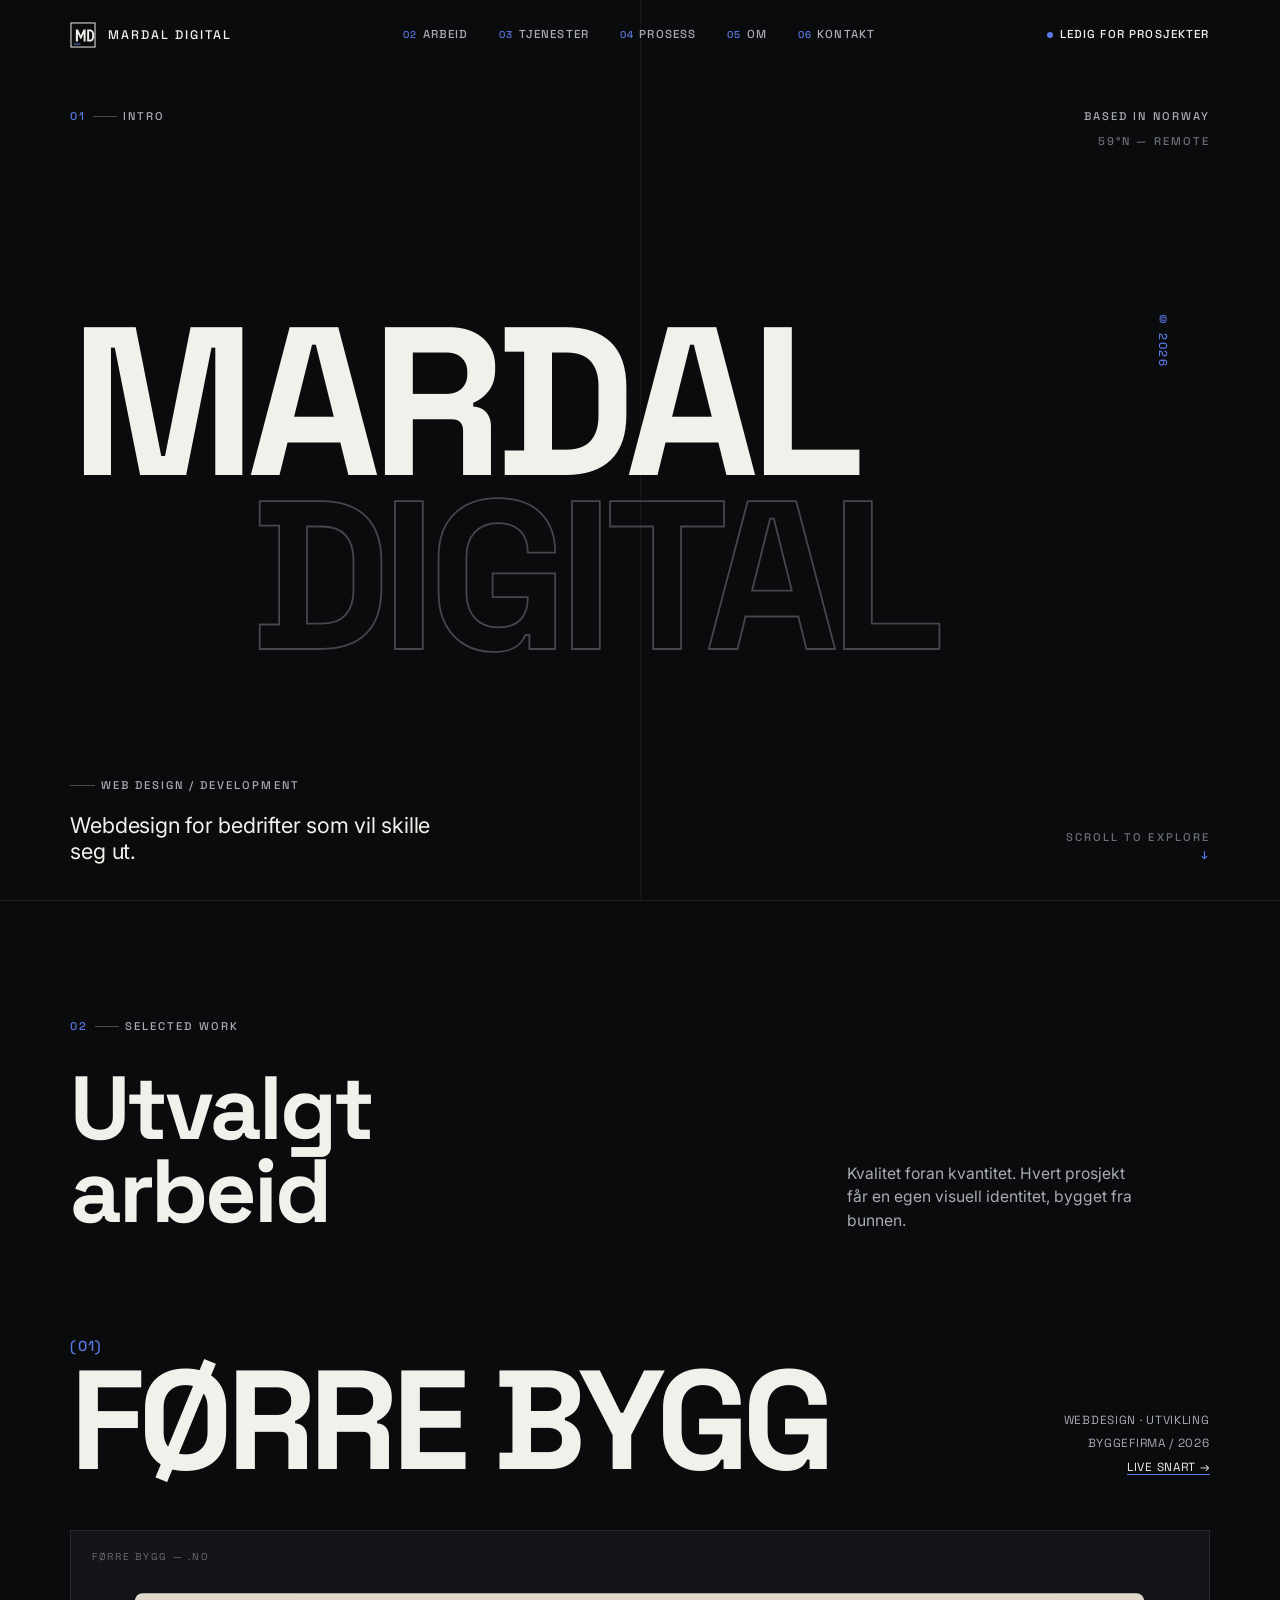
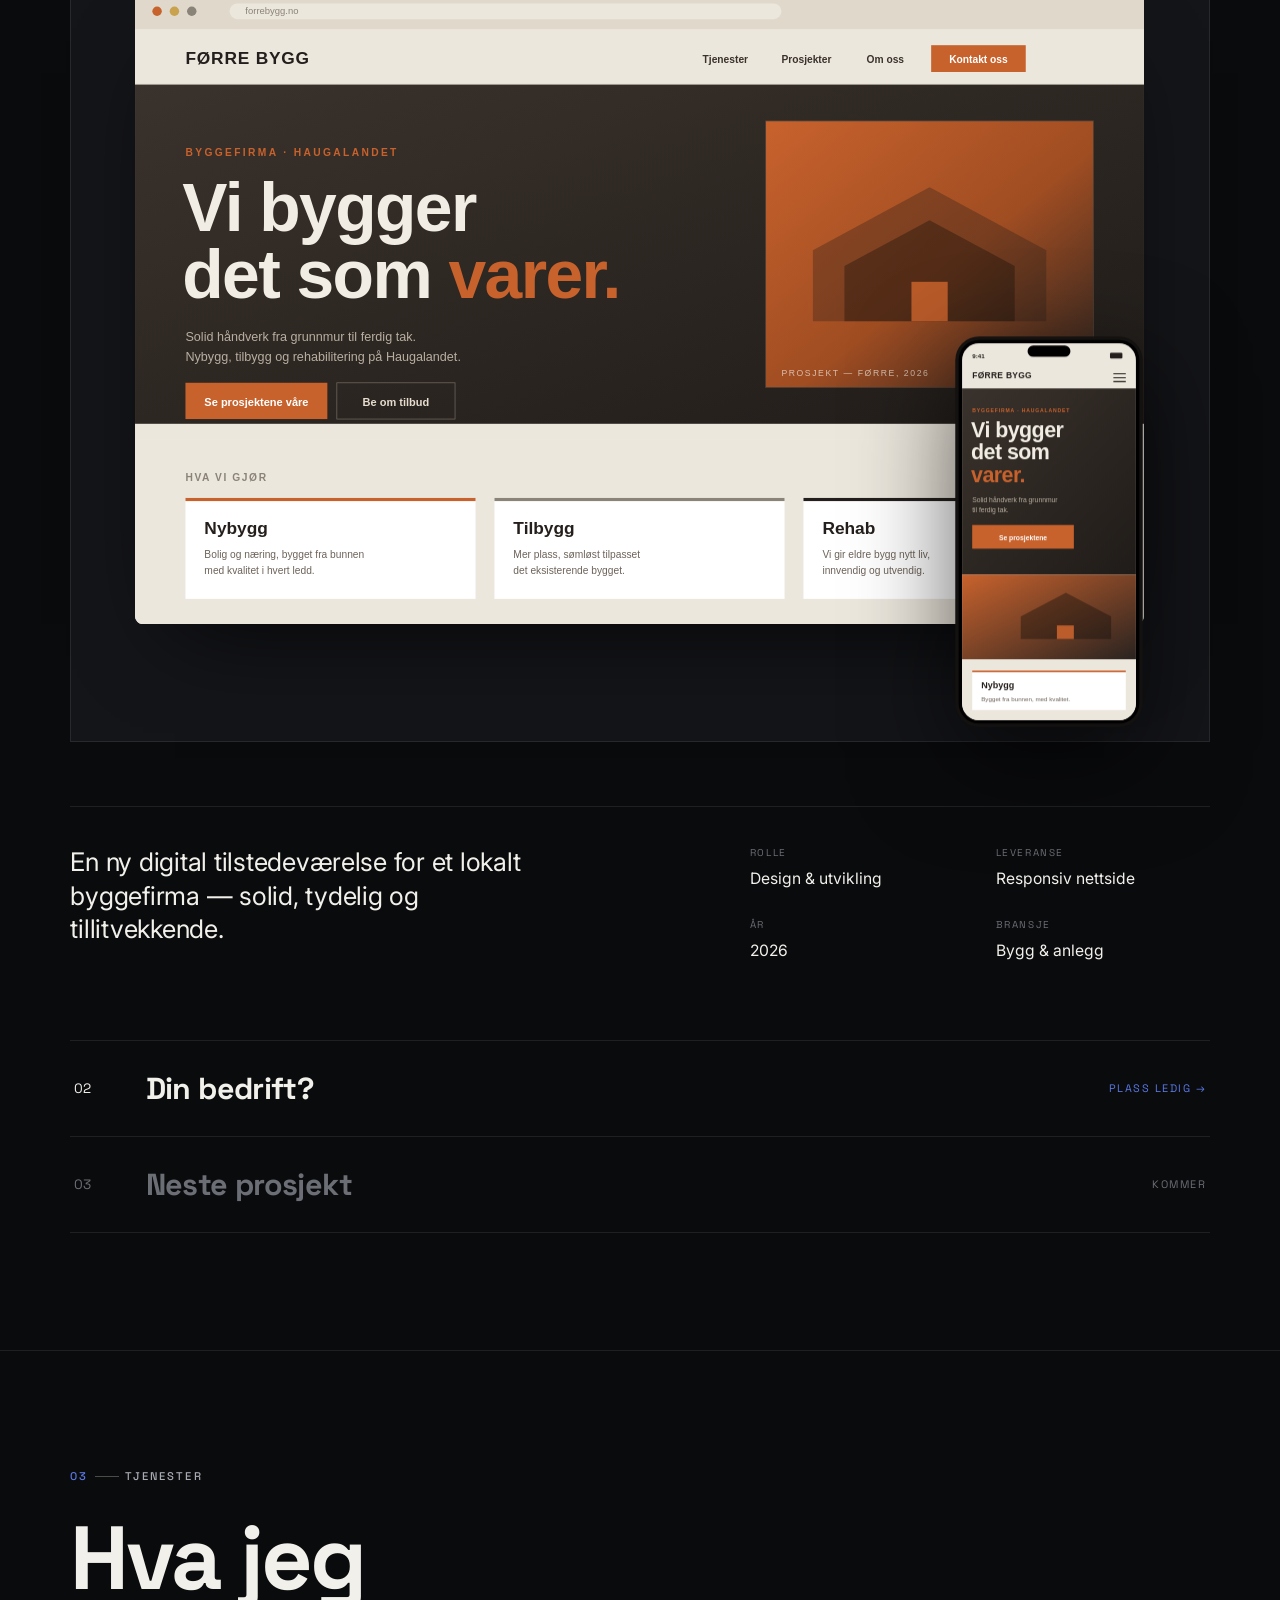
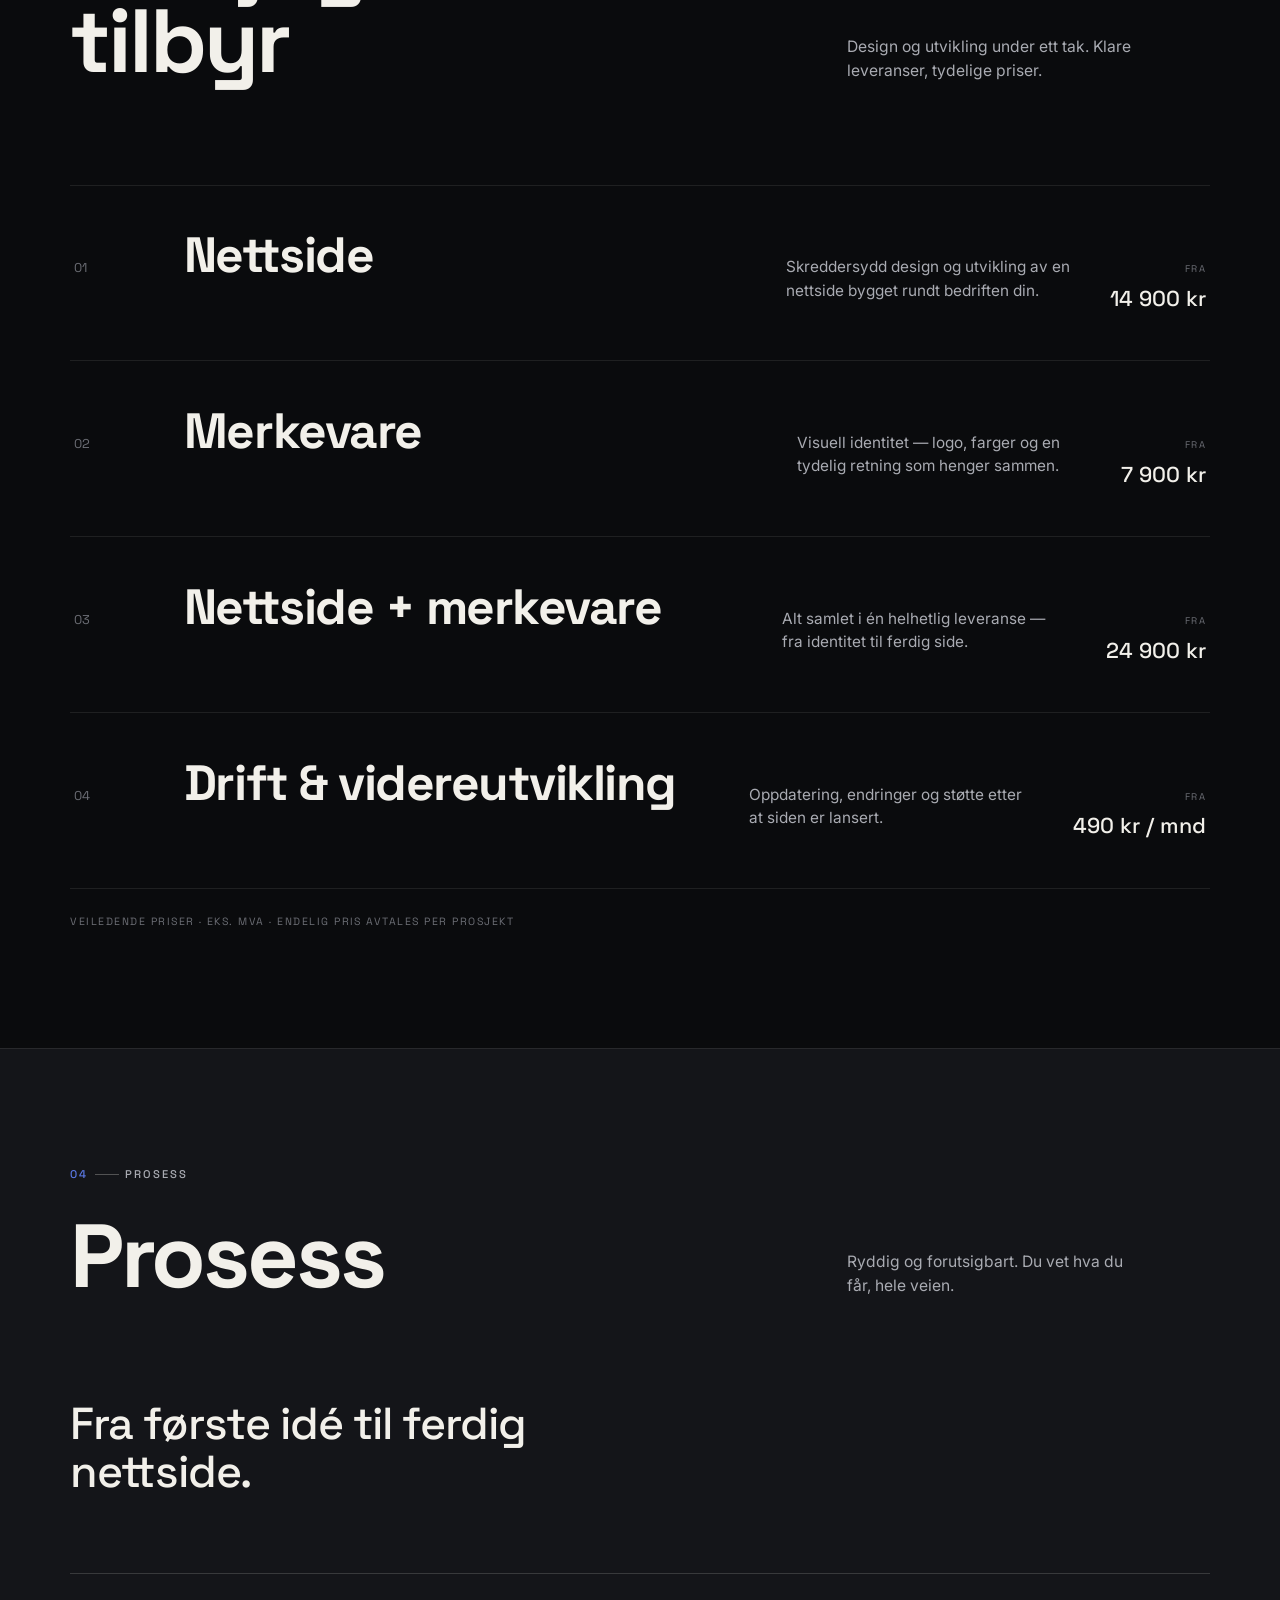
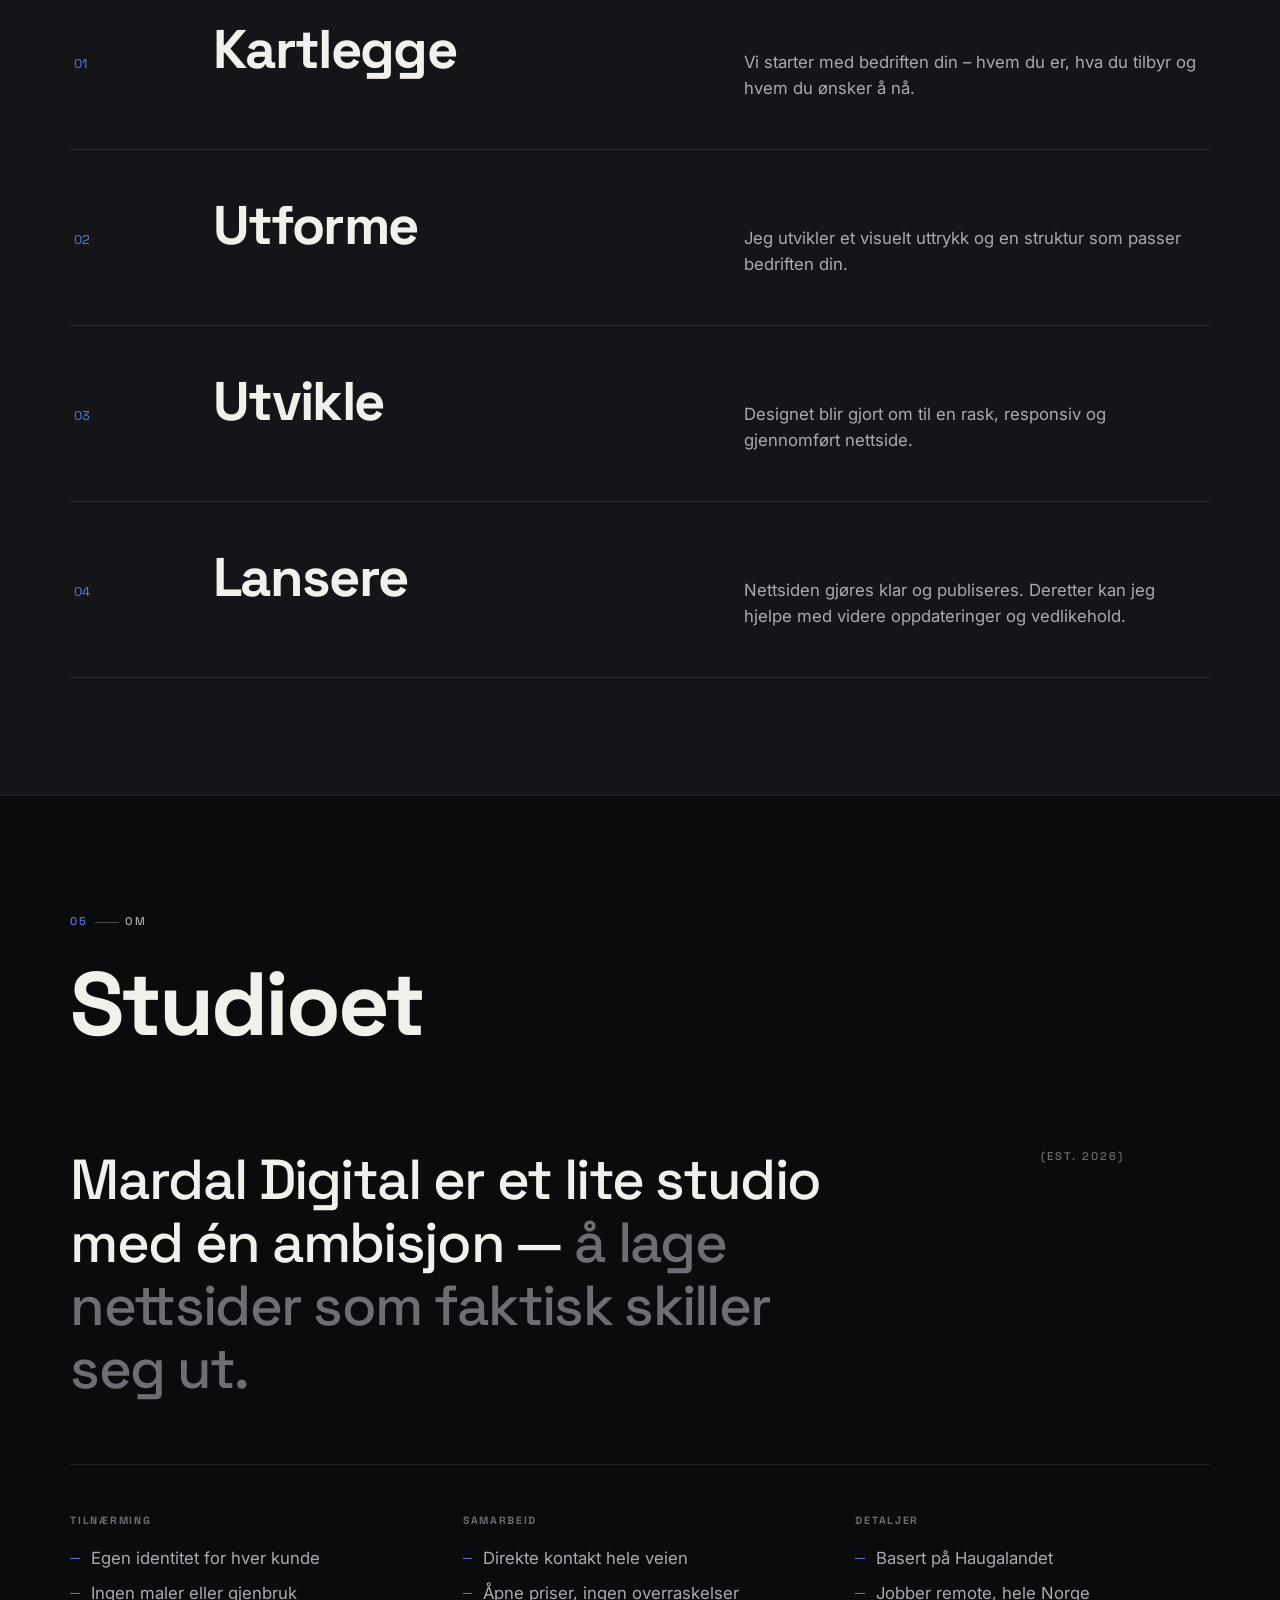
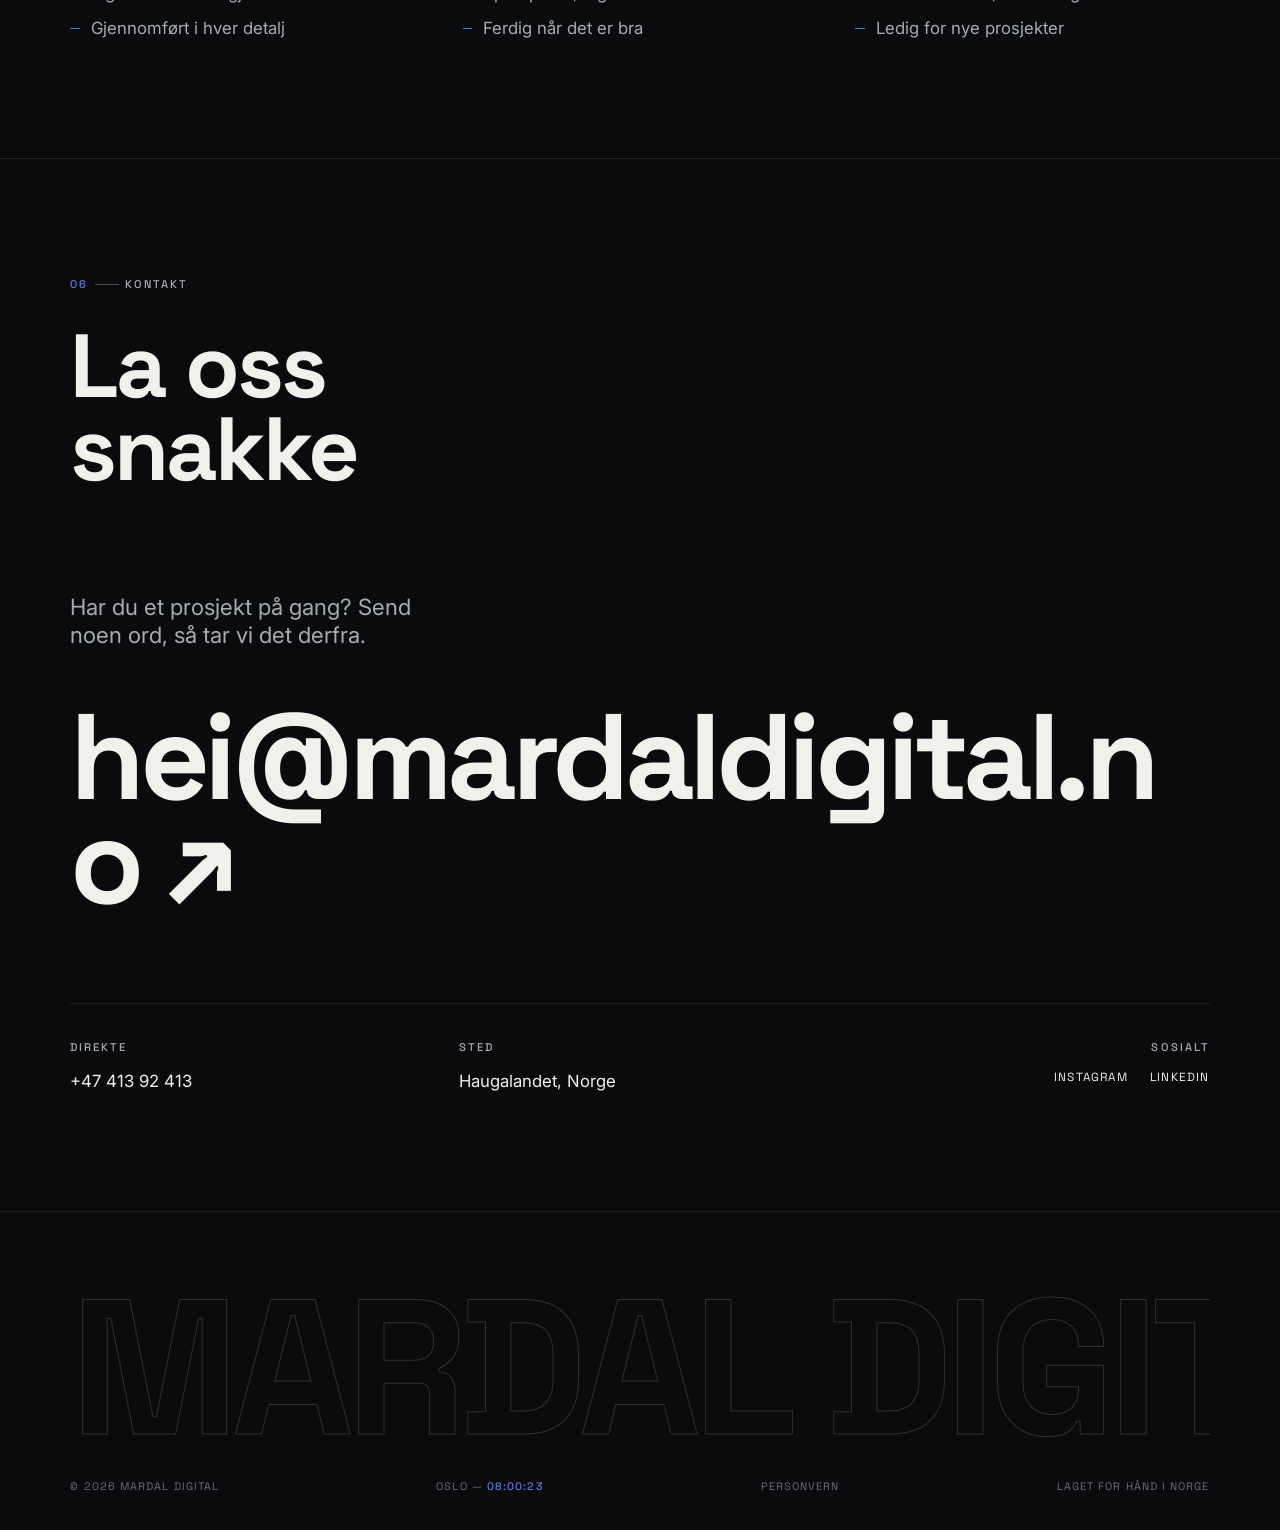
==== commit f8f3ab29: "Mardal Digital: redesign — raffinert monokrom identitet + kald-blå aksent Full visuell nytenkning, i" ====
--- a/index.html
+++ b/index.html
@@ -4,12 +4,11 @@
   <meta charset="UTF-8">
   <meta name="viewport" content="width=device-width, initial-scale=1.0">
   <title>Mardal Digital — Webdesign for bedrifter som vil skille seg ut</title>
-  <meta name="description" content="Mardal Digital er et lite digitalt designstudio. Vi lager skreddersydde, moderne nettsider for bedrifter som vil skille seg ut. Se arbeidet.">
+  <meta name="description" content="Mardal Digital er et digitalt designstudio. Skreddersydde, moderne nettsider for bedrifter som vil skille seg ut. Se arbeidet.">
   <meta name="robots" content="index, follow">
-  <meta name="theme-color" content="#0C0C0D">
+  <meta name="theme-color" content="#0A0B0D">
   <link rel="canonical" href="https://mardaldigital.no/">
 
-  <!-- Open Graph -->
   <meta property="og:type" content="website">
   <meta property="og:title" content="Mardal Digital — digitalt designstudio">
   <meta property="og:description" content="Webdesign for bedrifter som vil skille seg ut.">
@@ -21,7 +20,7 @@
 
   <link rel="preconnect" href="https://fonts.googleapis.com">
   <link rel="preconnect" href="https://fonts.gstatic.com" crossorigin>
-  <link rel="stylesheet" href="https://fonts.googleapis.com/css2?family=Syne:wght@600;700;800&family=Inter:wght@400;500;600&family=Space+Mono:wght@400;700&display=swap">
+  <link rel="stylesheet" href="https://fonts.googleapis.com/css2?family=Space+Grotesk:wght@400;500;700&family=Inter:wght@400;500;600&display=swap">
   <link rel="stylesheet" href="css/styles.css">
 
   <script type="application/ld+json">
@@ -40,56 +39,51 @@
 <body>
   <a class="skip-link" href="#work">Hopp til innhold</a>
 
-  <!-- ===== Custom cursor ===== -->
-  <div class="cursor-ring" aria-hidden="true"><span class="cursor-label">Se</span></div>
-  <div class="cursor-dot" aria-hidden="true"></div>
-
-  <!-- ===== Preloader ===== -->
+  <!-- Custom cursor -->
+  <div class="cursor" aria-hidden="true"><span class="cursor__label">Se</span></div>
+
+  <!-- Preloader -->
   <div class="loader" id="loader" aria-hidden="true">
-    <div class="loader__inner">
-      <span>MD</span>
-      <span class="loader__count" id="loaderCount">00</span>
-    </div>
-    <div class="loader__bar"></div>
+    <span class="loader__word">Mardal Digital</span>
+    <span class="loader__track"></span>
   </div>
 
-  <!-- ===== Header ===== -->
+  <!-- Header -->
   <header class="site-header" id="header">
     <a class="brand" href="#top" aria-label="Mardal Digital – til toppen">
-      <svg class="md-mark" viewBox="0 0 40 40" aria-hidden="true">
+      <svg class="md" viewBox="0 0 40 40" aria-hidden="true">
         <rect x="1.5" y="1.5" width="37" height="37" stroke-width="1.5"/>
         <path d="M9 30V11.5h3.4l4.2 9.3 4.2-9.3H24V30h-3V17.6l-3.6 8h-1.6l-3.6-8V30H9Zm17.4 0V11.5h4.1c4.2 0 6.8 3.4 6.8 9.2s-2.6 9.3-6.8 9.3h-4.1Zm3-2.7h1.1c2.4 0 3.8-2.2 3.8-6.6s-1.4-6.5-3.8-6.5h-1.1v13.1Z"/>
+        <line x1="6" y1="34" x2="16" y2="34" stroke-width="1.5"/>
       </svg>
-      <span class="brand__name">MARDAL DIGITAL<small>STUDIO · 2026</small></span>
+      <span class="brand__txt">Mardal Digital</span>
     </a>
 
-    <nav class="nav nav__desktop" aria-label="Hovedmeny">
-      <a href="#work"><span class="num">02</span>Arbeid</a>
-      <a href="#capabilities"><span class="num">03</span>Hva jeg gjør</a>
-      <a href="#approach"><span class="num">04</span>Prosess</a>
-      <a href="#about"><span class="num">05</span>Om</a>
-      <a href="#contact"><span class="num">06</span>Kontakt</a>
+    <nav class="nav" aria-label="Hovedmeny">
+      <a href="#work"><span class="n">02</span>Arbeid</a>
+      <a href="#services"><span class="n">03</span>Tjenester</a>
+      <a href="#process"><span class="n">04</span>Prosess</a>
+      <a href="#about"><span class="n">05</span>Om</a>
+      <a href="#contact"><span class="n">06</span>Kontakt</a>
     </nav>
 
-    <span class="status status--header">
-      <span class="dot" aria-hidden="true"></span> Ledig for prosjekter
-    </span>
+    <a class="header-cta" href="#contact"><span class="dot" aria-hidden="true"></span>Ledig for prosjekter</a>
 
     <button class="menu-btn" id="menuBtn" aria-label="Åpne meny" aria-expanded="false" aria-controls="mobileNav">
       <span></span><span></span><span></span>
     </button>
   </header>
 
-  <!-- ===== Mobile nav ===== -->
+  <!-- Mobile nav -->
   <nav class="mobile-nav" id="mobileNav" aria-label="Meny">
-    <a href="#work"><span class="num">02</span>Arbeid</a>
-    <a href="#capabilities"><span class="num">03</span>Hva jeg gjør</a>
-    <a href="#approach"><span class="num">04</span>Prosess</a>
-    <a href="#about"><span class="num">05</span>Om</a>
-    <a href="#contact"><span class="num">06</span>Kontakt</a>
-    <div class="mobile-nav__foot mono">
-      <a href="mailto:hei@mardaldigital.no">hei@mardaldigital.no</a>
-      <span>Haugalandet, NO</span>
+    <a href="#work"><span class="n">02</span>Arbeid</a>
+    <a href="#services"><span class="n">03</span>Tjenester</a>
+    <a href="#process"><span class="n">04</span>Prosess</a>
+    <a href="#about"><span class="n">05</span>Om</a>
+    <a href="#contact"><span class="n">06</span>Kontakt</a>
+    <div class="mobile-nav__foot">
+      <a class="label" href="mailto:hei@mardaldigital.no">hei@mardaldigital.no</a>
+      <span class="label label--dim">Haugalandet, NO</span>
     </div>
   </nav>
 
@@ -98,245 +92,187 @@
 
     <!-- ============ 01 — HERO ============ -->
     <section class="hero" id="hero" aria-label="Intro">
+      <span class="label hero__tl"><b>01</b><span class="rule"></span>Intro</span>
+
+      <div class="hero__tr">
+        <span class="label">Based in Norway</span>
+        <span class="label">59°N — Remote</span>
+      </div>
+
+      <div class="hero__title">
+        <span class="idx" aria-hidden="true">© 2026</span>
+        <h1 aria-label="Mardal Digital">
+          <span class="l l1"><span>Mardal</span></span>
+          <span class="l l2"><span>Digital</span></span>
+        </h1>
+      </div>
+
+      <div class="hero__lead">
+        <span class="label"><span class="rule"></span>Web Design / Development</span>
+        <p>Webdesign for bedrifter som vil skille seg ut.</p>
+      </div>
+
       <div class="hero__meta">
-        <div class="col">
-          <span class="eyebrow">01 — Intro</span>
-          <p>Et digitalt designstudio. Skreddersydde nettsider, laget fra grunnen av.</p>
-        </div>
-        <div class="col" style="text-align:right">
-          <span class="eyebrow">Basert i Norge</span>
-          <p>Jobber med kunder over hele landet — remote.</p>
-        </div>
-      </div>
-
-      <div class="hero__type">
-        <h1 aria-label="Mardal Digital">
-          <span class="line"><span class="word">Mardal</span></span>
-          <span class="line"><span class="word">Digital<span class="reg">®</span></span></span>
-        </h1>
-      </div>
-
-      <div class="hero__lead">
-        <p>Webdesign for bedrifter som vil skille seg ut.</p>
-        <a class="hero__scroll mono" href="#work">
-          <span class="arrow">↓</span> Rull for å se arbeidet
-        </a>
-      </div>
-    </section>
-
-    <!-- Marquee -->
-    <div class="marquee" aria-hidden="true">
-      <div class="marquee__track">
-        <span>Webdesign <i class="star">✳</i> Utvikling <i class="star">✳</i> Merkevare <i class="star">✳</i> Identitet <i class="star">✳</i> Strategi <i class="star">✳</i></span>
-        <span>Webdesign <i class="star">✳</i> Utvikling <i class="star">✳</i> Merkevare <i class="star">✳</i> Identitet <i class="star">✳</i> Strategi <i class="star">✳</i></span>
-      </div>
-    </div>
+        <span class="label">Scroll to explore</span>
+        <span class="label" style="color:var(--accent)">↓</span>
+      </div>
+    </section>
 
     <!-- ============ 02 — SELECTED WORK ============ -->
-    <section class="section" id="work" aria-labelledby="work-title">
-      <div class="sec-head">
-        <span class="sec-head__index"><b>02</b> — Utvalgt arbeid</span>
-        <h2 class="sec-head__title" id="work-title" data-reveal>Selected<br>Work</h2>
-        <p class="sec-head__note" data-reveal style="--i:1">Ekte prosjekter, ferdig levert. Kvalitet foran kvantitet — hvert prosjekt får full oppmerksomhet.</p>
-      </div>
-
-      <p class="work__intro" data-reveal>
-        Jeg bygger nettsider som ser ut som noe.
-        <span class="dim">Ikke maler, ikke gjenbruk — en egen identitet for hver kunde.</span>
-      </p>
-
-      <!-- Case: Førre Bygg -->
-      <article class="case" data-cursor-scope>
-        <header class="case__top">
-          <div>
-            <span class="case__no" data-reveal>01 / Case</span>
-            <h3 class="case__title" data-reveal style="--i:1">Førre Bygg</h3>
-          </div>
-          <div class="case__tags" data-reveal style="--i:2">
-            Webdesign / Utvikling / 2026<br>
-            Byggefirma · Haugalandet<br>
+    <section class="section section--divider" id="work" aria-labelledby="work-title">
+      <div class="sec-head">
+        <span class="sec-head__label label"><b>02</b><span class="rule"></span>Selected Work</span>
+        <h2 class="sec-head__title" id="work-title" data-reveal>Utvalgt<br>arbeid</h2>
+        <p class="sec-head__note" data-reveal style="--i:1">Kvalitet foran kvantitet. Hvert prosjekt får en egen visuell identitet, bygget fra bunnen.</p>
+      </div>
+
+      <article class="case">
+        <div class="case__head">
+          <span class="case__no" data-reveal>(01)</span>
+          <h3 class="case__title" data-reveal style="--i:1">Førre Bygg</h3>
+          <div class="case__meta" data-reveal style="--i:2">
+            Webdesign · Utvikling<br>
+            Byggefirma / 2026<br>
             <a href="#contact">Live snart →</a>
           </div>
-        </header>
-
-        <!-- Big desktop preview -->
-        <div class="case__stage" data-reveal data-cursor="media" data-cursor-label="Case">
-          <span class="stage-label">DESKTOP — 1440px</span>
-          <img class="browser" data-parallax="0.06" src="assets/img/forre-bygg-desktop.svg" alt="Forhåndsvisning av nettsiden til Førre Bygg på desktop">
-        </div>
-
-        <!-- Text + mobile -->
-        <div class="case__grid">
-          <div class="case__text" data-reveal>
-            <p class="lead">En ny digital tilstedeværelse for et lokalt byggefirma.</p>
-            <p class="body">
-              Førre Bygg trengte en nettside som matchet håndverket deres — solid, tydelig og
-              tillitvekkende. Vi bygde en skreddersydd side fra bunnen: egen visuell identitet,
-              prosjektgalleri, og et oppsett som gjør det enkelt å hente inn nye kunder.
-            </p>
-            <dl class="case__facts">
-              <div><dt>Rolle</dt><dd>Design & utvikling</dd></div>
-              <div><dt>Leveranse</dt><dd>Responsiv nettside</dd></div>
-              <div><dt>Tidslinje</dt><dd>2026</dd></div>
-              <div><dt>Bransje</dt><dd>Bygg & anlegg</dd></div>
-            </dl>
-          </div>
-          <div class="case__mobile" data-reveal style="--i:1" data-cursor="media" data-cursor-label="Mobil">
-            <img class="phone" data-parallax="-0.05" src="assets/img/forre-bygg-mobile.svg" alt="Nettsiden til Førre Bygg vist på mobil">
-          </div>
-        </div>
-
-        <!-- Detail strip -->
-        <div class="case__details">
-          <div class="detail" data-reveal>
-            <span class="detail__k">Typografi</span>
-            <span class="detail__v" style="font-family:var(--display)">Aa</span>
-            <span class="mono" style="color:var(--fg-dim)">Display + grotesk</span>
-          </div>
-          <div class="detail" data-reveal style="--i:1">
-            <span class="detail__k">Fargepalett</span>
-            <span class="detail__v">Jord & stål</span>
-            <div class="detail__swatches">
-              <i style="background:#2b2b2b"></i>
-              <i style="background:#c8622d"></i>
-              <i style="background:#8a8378"></i>
-              <i style="background:#e9e4da"></i>
-            </div>
-          </div>
-          <div class="detail" data-reveal style="--i:2">
-            <span class="detail__k">Fokus</span>
-            <span class="detail__v">Tillit</span>
-            <span class="mono" style="color:var(--fg-dim)">Prosjekter i front</span>
-          </div>
+        </div>
+
+        <div class="case__visual" data-reveal data-cursor="media" data-cursor-label="Case">
+          <span class="tag">FØRRE BYGG — .NO</span>
+          <img class="case__desktop" data-parallax="0.05" src="assets/img/forre-bygg-desktop.svg" alt="Forhåndsvisning av Førre Bygg-nettsiden på desktop">
+          <img class="case__phone" data-parallax="-0.09" src="assets/img/forre-bygg-mobile.svg" alt="Førre Bygg-nettsiden på mobil">
+        </div>
+
+        <div class="case__foot">
+          <p class="case__lead" data-reveal>En ny digital tilstedeværelse for et lokalt byggefirma — solid, tydelig og tillitvekkende.</p>
+          <dl class="case__facts" data-reveal style="--i:1">
+            <div><dt>Rolle</dt><dd>Design & utvikling</dd></div>
+            <div><dt>Leveranse</dt><dd>Responsiv nettside</dd></div>
+            <div><dt>År</dt><dd>2026</dd></div>
+            <div><dt>Bransje</dt><dd>Bygg & anlegg</dd></div>
+          </dl>
         </div>
       </article>
 
-      <!-- Scalable list — placeholder for future clients, ingen falske prosjekter -->
-      <div class="work__more" aria-label="Kommende prosjekter">
+      <div class="work-list" aria-label="Plass til flere prosjekter">
+        <div class="row open">
+          <span class="n">02</span>
+          <span class="t">Din bedrift?</span>
+          <span class="s">Plass ledig →</span>
+        </div>
         <div class="row">
-          <span class="no">02</span>
-          <span class="lbl">Din bedrift?</span>
-          <span class="status-txt" style="color:var(--accent)">Plass ledig →</span>
-        </div>
-        <div class="row">
-          <span class="no">03</span>
-          <span class="lbl">Neste prosjekt</span>
-          <span class="status-txt">Kommer</span>
-        </div>
-      </div>
-    </section>
-
-    <!-- ============ 03 — CAPABILITIES ============ -->
-    <section class="section" id="capabilities" aria-labelledby="cap-title">
-      <div class="sec-head">
-        <span class="sec-head__index"><b>03</b> — Hva jeg gjør</span>
-        <h2 class="sec-head__title" id="cap-title" data-reveal>Capabilities</h2>
-        <p class="sec-head__note" data-reveal style="--i:1">Fra idé til ferdig nettside. Design og kode fra samme hånd — ingenting går tapt i oversettelsen.</p>
-      </div>
-
-      <div class="caps">
-        <div class="cap" data-reveal>
-          <span class="cap__no">(01)</span>
-          <span class="cap__name">Webdesign</span>
-          <div class="cap__desc">
-            Visuell identitet og layout bygget rundt din bedrift — ikke en mal.
-            Typografi, farge og komposisjon som faktisk kommuniserer.
-            <div class="tags"><span>UI</span><span>Layout</span><span>Prototyping</span></div>
-          </div>
-        </div>
-        <div class="cap" data-reveal>
-          <span class="cap__no">(02)</span>
-          <span class="cap__name">Utvikling</span>
-          <div class="cap__desc">
-            Rask, ren kode. Nettsider som laster kjapt, fungerer på mobil og
-            er enkle å drifte videre.
-            <div class="tags"><span>Responsivt</span><span>Ytelse</span><span>SEO</span></div>
-          </div>
-        </div>
-        <div class="cap" data-reveal>
-          <span class="cap__no">(03)</span>
-          <span class="cap__name">Merkevare</span>
-          <div class="cap__desc">
-            Logo, farger og en tone som henger sammen — på og utenfor nett.
-            En helhet folk husker.
-            <div class="tags"><span>Logo</span><span>Fargepalett</span><span>Retning</span></div>
-          </div>
-        </div>
-        <div class="cap" data-reveal>
-          <span class="cap__no">(04)</span>
-          <span class="cap__name">Digital&nbsp;strategi</span>
-          <div class="cap__desc">
-            Hva siden skal si, til hvem, og hvorfor. Struktur og innhold som
-            gjør besøkende til kunder.
-            <div class="tags"><span>Innhold</span><span>Struktur</span><span>Konvertering</span></div>
-          </div>
-        </div>
-      </div>
-    </section>
-
-    <!-- ============ 04 — APPROACH ============ -->
-    <section class="section section--paper" id="approach" aria-labelledby="app-title">
-      <div class="sec-head">
-        <span class="sec-head__index"><b>04</b> — Prosess</span>
-        <h2 class="sec-head__title" id="app-title" data-reveal>Approach</h2>
-        <p class="sec-head__note" data-reveal style="--i:1">Ryddig prosess, tett dialog. Du vet hva som skjer hele veien.</p>
-      </div>
-
-      <p class="approach__lead" data-reveal>
-        Gode nettsider skjer ikke tilfeldig. <span class="accent">De blir bygget.</span>
-      </p>
+          <span class="n">03</span>
+          <span class="t">Neste prosjekt</span>
+          <span class="s">Kommer</span>
+        </div>
+      </div>
+    </section>
+
+    <!-- ============ 03 — TJENESTER + PRISER ============ -->
+    <section class="section section--divider" id="services" aria-labelledby="services-title">
+      <div class="sec-head">
+        <span class="sec-head__label label"><b>03</b><span class="rule"></span>Tjenester</span>
+        <h2 class="sec-head__title" id="services-title" data-reveal>Hva jeg<br>tilbyr</h2>
+        <p class="sec-head__note" data-reveal style="--i:1">Design og utvikling under ett tak. Klare leveranser, tydelige priser.</p>
+      </div>
+
+      <div class="offer">
+        <div class="offer__row" data-reveal>
+          <span class="offer__no">01</span>
+          <span class="offer__name">Nettside</span>
+          <span class="offer__desc">Skreddersydd design og utvikling av en nettside bygget rundt bedriften din.</span>
+          <span class="offer__price"><span class="from">Fra</span><span class="amt">14 900 kr</span></span>
+        </div>
+        <div class="offer__row" data-reveal>
+          <span class="offer__no">02</span>
+          <span class="offer__name">Merkevare</span>
+          <span class="offer__desc">Visuell identitet — logo, farger og en tydelig retning som henger sammen.</span>
+          <span class="offer__price"><span class="from">Fra</span><span class="amt">7 900 kr</span></span>
+        </div>
+        <div class="offer__row" data-reveal>
+          <span class="offer__no">03</span>
+          <span class="offer__name">Nettside + merkevare</span>
+          <span class="offer__desc">Alt samlet i én helhetlig leveranse — fra identitet til ferdig side.</span>
+          <span class="offer__price"><span class="from">Fra</span><span class="amt">24 900 kr</span></span>
+        </div>
+        <div class="offer__row" data-reveal>
+          <span class="offer__no">04</span>
+          <span class="offer__name">Drift & videreutvikling</span>
+          <span class="offer__desc">Oppdatering, endringer og støtte etter at siden er lansert.</span>
+          <span class="offer__price"><span class="from">Fra</span><span class="amt">490 kr / mnd</span></span>
+        </div>
+      </div>
+      <p class="offer__note">Veiledende priser · eks. mva · endelig pris avtales per prosjekt</p>
+    </section>
+
+    <!-- ============ 04 — PROSESS ============ -->
+    <section class="section section--surface section--divider" id="process" aria-labelledby="process-title">
+      <div class="sec-head">
+        <span class="sec-head__label label"><b>04</b><span class="rule"></span>Prosess</span>
+        <h2 class="sec-head__title" id="process-title" data-reveal>Prosess</h2>
+        <p class="sec-head__note" data-reveal style="--i:1">Ryddig og forutsigbart. Du vet hva du får, hele veien.</p>
+      </div>
+
+      <div class="grid12">
+        <p class="proc__intro" data-reveal>Fra første idé til ferdig nettside.</p>
+      </div>
 
       <div class="steps">
         <div class="step" data-reveal>
           <span class="step__no">01</span>
-          <span class="step__title">Forstå</span>
-          <p class="step__desc">Vi starter med bedriften din — hvem du er, hva du selger og hvem du vil nå.</p>
-        </div>
-        <div class="step" data-reveal style="--i:1">
+          <span class="step__title">Kartlegge</span>
+          <p class="step__desc">Vi starter med bedriften din – hvem du er, hva du tilbyr og hvem du ønsker å nå.</p>
+        </div>
+        <div class="step" data-reveal>
           <span class="step__no">02</span>
-          <span class="step__title">Designe</span>
-          <p class="step__desc">Jeg tegner opp en egen retning. Du ser designet før én linje kode skrives.</p>
-        </div>
-        <div class="step" data-reveal style="--i:2">
+          <span class="step__title">Utforme</span>
+          <p class="step__desc">Jeg utvikler et visuelt uttrykk og en struktur som passer bedriften din.</p>
+        </div>
+        <div class="step" data-reveal>
           <span class="step__no">03</span>
-          <span class="step__title">Bygge</span>
-          <p class="step__desc">Designet blir til en rask, responsiv nettside — bygget for hånd.</p>
-        </div>
-        <div class="step" data-reveal style="--i:3">
+          <span class="step__title">Utvikle</span>
+          <p class="step__desc">Designet blir gjort om til en rask, responsiv og gjennomført nettside.</p>
+        </div>
+        <div class="step" data-reveal>
           <span class="step__no">04</span>
-          <span class="step__title">Levere</span>
-          <p class="step__desc">Vi lanserer, og jeg viser deg hvordan du drifter det videre. Support når du trenger det.</p>
-        </div>
-      </div>
-    </section>
-
-    <!-- ============ 05 — ABOUT ============ -->
-    <section class="section" id="about" aria-labelledby="about-title">
-      <div class="sec-head">
-        <span class="sec-head__index"><b>05</b> — Om</span>
-        <h2 class="sec-head__title" id="about-title" data-reveal>About</h2>
+          <span class="step__title">Lansere</span>
+          <p class="step__desc">Nettsiden gjøres klar og publiseres. Deretter kan jeg hjelpe med videre oppdateringer og vedlikehold.</p>
+        </div>
+      </div>
+    </section>
+
+    <!-- ============ 05 — OM ============ -->
+    <section class="section section--divider" id="about" aria-labelledby="about-title">
+      <div class="sec-head">
+        <span class="sec-head__label label"><b>05</b><span class="rule"></span>Om</span>
+        <h2 class="sec-head__title" id="about-title" data-reveal>Studioet</h2>
       </div>
 
       <div class="about">
         <p class="about__statement" data-reveal>
-          Mardal Digital er et lite studio med én ambisjon:
-          <span class="dim">lage nettsider som faktisk skiller seg ut.</span>
+          Mardal Digital er et lite studio med én ambisjon —
+          <span class="dim">å lage nettsider som faktisk skiller seg ut.</span>
         </p>
-
-        <div class="about__cols">
-          <div class="about__col" data-reveal>
-            <h4>Filosofi</h4>
-            <p>Ingen maler, ingen snarveier. Hver kunde får en egen identitet, bygget for akkurat deres behov — med samme håndverk som du ser her.</p>
-          </div>
-          <div class="about__col" data-reveal style="--i:1">
-            <h4>Hvordan jeg jobber</h4>
+        <span class="about__side label label--dim" data-reveal style="--i:1">(Est. 2026)</span>
+
+        <div class="about__meta">
+          <div data-reveal>
+            <h4>Tilnærming</h4>
             <ul>
-              <li>Direkte kontakt — du snakker med den som lager siden</li>
+              <li>Egen identitet for hver kunde</li>
+              <li>Ingen maler eller gjenbruk</li>
+              <li>Gjennomført i hver detalj</li>
+            </ul>
+          </div>
+          <div data-reveal style="--i:1">
+            <h4>Samarbeid</h4>
+            <ul>
+              <li>Direkte kontakt hele veien</li>
               <li>Åpne priser, ingen overraskelser</li>
-              <li>Ferdig når det er bra, ikke bare ferdig</li>
+              <li>Ferdig når det er bra</li>
             </ul>
           </div>
-          <div class="about__col" data-reveal style="--i:2">
+          <div data-reveal style="--i:2">
             <h4>Detaljer</h4>
             <ul>
               <li>Basert på Haugalandet</li>
@@ -348,30 +284,30 @@
       </div>
     </section>
 
-    <!-- ============ 06 — CONTACT ============ -->
-    <section class="section contact" id="contact" aria-labelledby="contact-title">
-      <div class="sec-head">
-        <span class="sec-head__index"><b>06</b> — Kontakt</span>
-        <h2 class="sec-head__title" id="contact-title" data-reveal>Contact</h2>
-      </div>
-
-      <p class="contact__pre" data-reveal>Har du et prosjekt? La oss lage noe bra sammen.</p>
-
-      <a class="contact__mail" href="mailto:hei@mardaldigital.no" data-cursor="hover" data-reveal style="--i:1">
-        hei@mardaldigital.no <span class="arrow">↗</span>
+    <!-- ============ 06 — KONTAKT ============ -->
+    <section class="section section--divider" id="contact" aria-labelledby="contact-title">
+      <div class="sec-head">
+        <span class="sec-head__label label"><b>06</b><span class="rule"></span>Kontakt</span>
+        <h2 class="sec-head__title" id="contact-title" data-reveal>La oss<br>snakke</h2>
+      </div>
+
+      <p class="contact__pre" data-reveal>Har du et prosjekt på gang? Send noen ord, så tar vi det derfra.</p>
+
+      <a class="contact__mail" href="mailto:hei@mardaldigital.no" data-cursor="link" data-reveal style="--i:1">
+        hei@mardaldigital.no <span class="arw">↗</span>
       </a>
 
       <div class="contact__row">
         <div class="block">
-          <span class="eyebrow">Direkte</span>
+          <span class="label">Direkte</span>
           <a href="tel:+4741392413">+47 413 92 413</a>
         </div>
         <div class="block">
-          <span class="eyebrow">Sted</span>
+          <span class="label">Sted</span>
           <span>Haugalandet, Norge</span>
         </div>
         <div class="block">
-          <span class="eyebrow">Sosialt</span>
+          <span class="label">Sosialt</span>
           <div class="socials">
             <a href="#" aria-label="Instagram">Instagram</a>
             <a href="#" aria-label="LinkedIn">LinkedIn</a>
@@ -381,9 +317,8 @@
     </section>
   </main>
 
-  <!-- ===== Footer ===== -->
   <footer class="footer">
-    <div class="footer__big" aria-hidden="true">MARDAL</div>
+    <div class="footer__big" aria-hidden="true">Mardal Digital</div>
     <div class="footer__bar">
       <span>© <span id="year">2026</span> Mardal Digital</span>
       <span class="footer__clock" id="clock">Oslo — <b>--:--</b></span>
--- a/css/styles.css
+++ b/css/styles.css
@@ -1,46 +1,43 @@
 /* ============================================================
-   MARDAL DIGITAL — Studio site
-   En editorial, typografidrevet identitet.
-   Palett: near-black (ink), warm off-white (paper), signal accent.
-   Bevisst IKKE lik kundesidene: ingen navy, ingen runde piller,
-   ingen myke skygger. Skarpe hårstreker, stor typografi, mono-detaljer.
+   MARDAL DIGITAL — Studio
+   Editorial, monokrom dybde + én dempet kald-blå aksent.
+   Identitet drevet av typografi, whitespace og asymmetri.
    ============================================================ */
 
 :root {
-  /* Core palette */
-  --ink:      #0C0C0D;   /* primær bakgrunn */
-  --ink-2:    #141416;   /* løftet flate */
-  --ink-3:    #1C1C1F;
-  --paper:    #EDEBE2;   /* varm off-white */
-  --paper-2:  #E4E1D5;
-
-  --fg:       #ECEAE1;   /* tekst på ink */
-  --fg-dim:   #8B8B82;   /* dempet tekst på ink */
-  --fg-faint: #52524C;
-
-  --on-paper:      #17171A;  /* tekst på paper */
-  --on-paper-dim:  #56564F;
-
-  --accent:   #FF4B12;   /* signal — Mardal Digital-signaturen */
-  --accent-2: #FF6A3D;
-
-  /* Hairlines */
-  --line:        rgba(236, 234, 225, 0.14);
-  --line-strong: rgba(236, 234, 225, 0.30);
-  --line-ink:    rgba(23, 23, 26, 0.16);
-  --line-ink-2:  rgba(23, 23, 26, 0.30);
+  /* Bakgrunner — dybde via gråtoner, ikke via lyse felt */
+  --bg:        #0A0B0D;   /* near-black, hovedbakgrunn */
+  --bg-2:      #0E0F12;
+  --surface:   #141519;   /* mørk grå, sekundær flate */
+  --surface-2: #1B1D22;   /* løftet panel */
+  --surface-3: #24262C;   /* lysere panel / stage */
+
+  /* Tekst */
+  --fg:        #F2F0EA;   /* varm off-white, hovedtekst */
+  --fg-2:      #A9ABB2;   /* lys grå, sekundær tekst */
+  --fg-3:      #6C6E75;   /* dempet */
+  --fg-4:      #45474D;   /* svært dempet / outline */
+
+  /* Hårstreker */
+  --line:   rgba(242, 240, 234, 0.09);
+  --line-2: rgba(242, 240, 234, 0.16);
+  --line-3: rgba(242, 240, 234, 0.28);
+
+  /* Aksent — dempet kald elektrisk blå, brukt svært sparsomt */
+  --accent:    #5B79E6;
+  --accent-br: #8CA1F2;
+  --accent-dk: #3A4FA8;
 
   /* Type */
-  --display: 'Syne', 'Inter', system-ui, sans-serif;
+  --display: 'Space Grotesk', 'Inter', system-ui, sans-serif;
   --sans:    'Inter', system-ui, -apple-system, 'Segoe UI', sans-serif;
-  --mono:    'Space Mono', ui-monospace, 'SFMono-Regular', Menlo, monospace;
 
   /* Layout */
-  --pad: clamp(1.25rem, 5vw, 5rem);
-  --maxw: 1600px;
-
-  --ease: cubic-bezier(0.16, 1, 0.3, 1);
-  --ease-2: cubic-bezier(0.65, 0.05, 0, 1);
+  --pad: clamp(1.25rem, 5.5vw, 6rem);
+  --gut: clamp(1rem, 2vw, 2rem);
+
+  --ease:   cubic-bezier(0.16, 1, 0.3, 1);
+  --ease-2: cubic-bezier(0.62, 0.04, 0.14, 1);
 }
 
 /* ---------- Reset ---------- */
@@ -54,10 +51,10 @@
 
 body {
   font-family: var(--sans);
-  background: var(--ink);
+  background: var(--bg);
   color: var(--fg);
-  line-height: 1.5;
-  font-size: clamp(0.95rem, 1vw, 1.05rem);
+  line-height: 1.55;
+  font-size: clamp(0.94rem, 0.9rem + 0.2vw, 1.05rem);
   -webkit-font-smoothing: antialiased;
   text-rendering: optimizeLegibility;
   overflow-x: hidden;
@@ -68,848 +65,505 @@
 button { font: inherit; color: inherit; background: none; border: none; cursor: pointer; }
 ::selection { background: var(--accent); color: #fff; }
 
-/* Film grain overlay — subtil taktil premium-følelse */
-body::after {
-  content: "";
-  position: fixed;
-  inset: 0;
-  z-index: 9998;
-  pointer-events: none;
-  opacity: 0.035;
-  mix-blend-mode: overlay;
-  background-image: url("data:image/svg+xml,%3Csvg xmlns='http://www.w3.org/2000/svg' width='140' height='140'%3E%3Cfilter id='n'%3E%3CfeTurbulence type='fractalNoise' baseFrequency='0.9' numOctaves='3' stitchTiles='stitch'/%3E%3C/filter%3E%3Crect width='100%25' height='100%25' filter='url(%23n)'/%3E%3C/svg%3E");
-}
-
 .skip-link {
-  position: absolute;
-  left: -9999px;
-  top: 0;
-  z-index: 10000;
-  background: var(--accent);
-  color: #fff;
-  padding: 0.75rem 1.25rem;
-  font-family: var(--mono);
-  font-size: 0.8rem;
+  position: absolute; left: -9999px; top: 0; z-index: 10000;
+  background: var(--accent); color: #fff;
+  padding: 0.7rem 1.1rem;
+  font-family: var(--display); font-size: 0.75rem; letter-spacing: 0.08em;
 }
 .skip-link:focus { left: 1rem; top: 1rem; }
 
-/* ---------- Typografi-primitiver ---------- */
-.mono {
-  font-family: var(--mono);
-  font-size: 0.72rem;
-  letter-spacing: 0.14em;
+/* ---------- Typografiske primitiver ---------- */
+.label {
+  font-family: var(--display);
+  font-weight: 500;
+  font-size: 0.7rem;
+  letter-spacing: 0.18em;
   text-transform: uppercase;
-}
-.eyebrow {
-  font-family: var(--mono);
-  font-size: 0.7rem;
-  letter-spacing: 0.2em;
-  text-transform: uppercase;
-  color: var(--fg-dim);
-}
-
-/* ============================================================
-   CUSTOM CURSOR
-   ============================================================ */
-.cursor-dot,
-.cursor-ring {
-  position: fixed;
-  top: 0; left: 0;
-  z-index: 9999;
-  pointer-events: none;
+  color: var(--fg-2);
+  display: inline-flex;
+  align-items: center;
+  gap: 0.55em;
+}
+.label b { color: var(--accent); font-weight: 500; }
+.label--dim { color: var(--fg-3); }
+.rule { display: inline-block; width: 2.2em; height: 1px; background: var(--line-3); }
+
+/* ============================================================
+   CUSTOM CURSOR — minimal
+   ============================================================ */
+.cursor {
+  position: fixed; top: 0; left: 0; z-index: 9999;
+  width: 40px; height: 40px;
+  border: 1px solid var(--line-3);
   border-radius: 50%;
   transform: translate(-50%, -50%);
+  pointer-events: none;
   opacity: 0;
+  display: grid; place-items: center;
+  transition: width .35s var(--ease), height .35s var(--ease),
+              background .35s var(--ease), border-color .35s var(--ease),
+              opacity .3s var(--ease);
   will-change: transform;
 }
-.cursor-dot {
-  width: 6px; height: 6px;
+.cursor__label {
+  font-family: var(--display); font-weight: 500;
+  font-size: 0.58rem; letter-spacing: 0.12em; text-transform: uppercase;
+  color: #fff; opacity: 0; transform: scale(0.6);
+  transition: opacity .3s var(--ease), transform .3s var(--ease);
+}
+body.cursor-ready.cursor-active .cursor { opacity: 1; }
+body.cursor-link .cursor { width: 12px; height: 12px; background: var(--fg); border-color: var(--fg); }
+body.cursor-media .cursor {
+  width: 92px; height: 92px;
+  background: var(--accent); border-color: var(--accent);
+}
+body.cursor-media .cursor__label { opacity: 1; transform: scale(1); }
+@media (pointer: coarse) { .cursor { display: none; } }
+
+/* ============================================================
+   PRELOADER — kort og subtilt
+   ============================================================ */
+.loader {
+  position: fixed; inset: 0; z-index: 10000;
+  background: var(--bg);
+  display: grid; place-content: center; justify-items: center; gap: 1.4rem;
+  transition: opacity .7s var(--ease), visibility .7s var(--ease);
+}
+.loader.done { opacity: 0; visibility: hidden; }
+.loader__word {
+  font-family: var(--display); font-weight: 500;
+  font-size: 0.8rem; letter-spacing: 0.42em; text-transform: uppercase;
+  color: var(--fg); padding-left: 0.42em;
+}
+.loader__track { width: min(38vw, 320px); height: 1px; background: var(--line-2); position: relative; overflow: hidden; }
+.loader__track::after {
+  content: ""; position: absolute; inset: 0 100% 0 0;
   background: var(--accent);
-}
-.cursor-ring {
-  width: 42px; height: 42px;
-  border: 1px solid var(--line-strong);
-  transition: width .3s var(--ease), height .3s var(--ease),
-              background .3s var(--ease), border-color .3s var(--ease);
-  display: grid;
-  place-items: center;
-}
-.cursor-ring .cursor-label {
-  font-family: var(--mono);
-  font-size: 0.55rem;
-  letter-spacing: 0.12em;
-  text-transform: uppercase;
-  color: #fff;
-  opacity: 0;
-  transform: scale(0.6);
-  transition: opacity .25s var(--ease), transform .25s var(--ease);
-  white-space: nowrap;
-}
-body.cursor-ready.cursor-active .cursor-dot,
-body.cursor-ready.cursor-active .cursor-ring { opacity: 1; }
-
-/* hover states satt via JS: legger klasse på body */
-body.cursor-hover .cursor-ring {
-  width: 64px; height: 64px;
-  border-color: transparent;
-}
-body.cursor-hover .cursor-dot { opacity: 0; }
-body.cursor-media .cursor-ring {
-  width: 96px; height: 96px;
-  background: var(--accent);
-  border-color: var(--accent);
-}
-body.cursor-media .cursor-ring .cursor-label { opacity: 1; transform: scale(1); }
-body.cursor-media .cursor-dot { opacity: 0; }
-
-@media (pointer: coarse) {
-  .cursor-dot, .cursor-ring { display: none; }
-}
-
-/* ============================================================
-   PRELOADER
-   ============================================================ */
-.loader {
-  position: fixed;
-  inset: 0;
-  z-index: 10000;
-  background: var(--ink);
-  display: grid;
-  place-items: center;
-  transition: transform 0.9s var(--ease-2);
-}
-.loader.done { transform: translateY(-101%); }
-.loader__inner {
-  display: flex;
-  align-items: baseline;
-  gap: 0.6rem;
-  font-family: var(--display);
-  font-weight: 800;
-  font-size: clamp(2.5rem, 9vw, 6rem);
+  animation: load 1.1s var(--ease-2) forwards;
+}
+@keyframes load { to { inset: 0 0 0 0; } }
+
+/* ============================================================
+   HEADER
+   ============================================================ */
+.site-header {
+  position: fixed; inset: 0 0 auto 0; z-index: 900;
+  display: flex; align-items: center; justify-content: space-between;
+  padding: 1.4rem var(--pad);
+  transition: transform .5s var(--ease), background .4s var(--ease), border-color .4s var(--ease), padding .4s var(--ease);
+  border-bottom: 1px solid transparent;
+}
+.site-header.scrolled {
+  background: rgba(10, 11, 13, 0.72);
+  backdrop-filter: blur(14px);
+  -webkit-backdrop-filter: blur(14px);
+  border-bottom-color: var(--line);
+  padding-top: 1rem; padding-bottom: 1rem;
+}
+.site-header.hidden { transform: translateY(-105%); }
+
+.brand { display: inline-flex; align-items: center; gap: 0.7rem; }
+.brand .md {
+  width: 26px; height: 26px; flex: none;
+}
+.brand .md rect { fill: none; stroke: var(--fg); }
+.brand .md path { fill: var(--fg); }
+.brand .md line { stroke: var(--accent); }
+.brand__txt {
+  font-family: var(--display); font-weight: 500;
+  font-size: 0.78rem; letter-spacing: 0.16em; text-transform: uppercase;
+  color: var(--fg); line-height: 1;
+}
+
+.nav { display: flex; align-items: center; gap: clamp(1.2rem, 2.4vw, 2.6rem); }
+.nav a {
+  font-family: var(--display); font-weight: 500;
+  font-size: 0.72rem; letter-spacing: 0.1em; text-transform: uppercase;
+  color: var(--fg-2); position: relative; padding: 0.2rem 0;
+  transition: color .3s var(--ease);
+  display: inline-flex; gap: 0.45em; align-items: baseline;
+}
+.nav a .n { color: var(--accent); font-size: 0.62rem; }
+.nav a:hover { color: var(--fg); }
+.nav a::after {
+  content: ""; position: absolute; left: 0; bottom: -2px; height: 1px; width: 100%;
+  background: var(--accent); transform: scaleX(0); transform-origin: right;
+  transition: transform .4s var(--ease);
+}
+.nav a:hover::after { transform: scaleX(1); transform-origin: left; }
+
+.header-cta {
+  font-family: var(--display); font-weight: 500;
+  font-size: 0.72rem; letter-spacing: 0.1em; text-transform: uppercase;
   color: var(--fg);
-  letter-spacing: -0.03em;
-}
-.loader__count {
-  font-family: var(--mono);
-  font-size: 0.85rem;
-  letter-spacing: 0.1em;
-  color: var(--accent);
-  align-self: flex-end;
-  margin-bottom: 0.6em;
-}
-.loader__bar {
-  position: absolute;
-  left: var(--pad); right: var(--pad);
-  bottom: var(--pad);
-  height: 1px;
-  background: var(--line);
-}
-.loader__bar::after {
-  content: "";
-  position: absolute;
-  inset: 0 100% 0 0;
-  background: var(--accent);
-  animation: load 1.4s var(--ease-2) forwards;
-}
-@keyframes load { to { inset: 0 0 0 0; } }
-
-/* ============================================================
-   HEADER
-   ============================================================ */
-.site-header {
-  position: fixed;
-  top: 0; left: 0; right: 0;
-  z-index: 900;
-  display: flex;
-  align-items: center;
-  justify-content: space-between;
-  padding: 1.35rem var(--pad);
-  mix-blend-mode: difference;   /* leser mot både lys og mørk seksjon */
-  transition: transform 0.5s var(--ease);
-}
-.site-header.hidden { transform: translateY(-110%); }
-
-.brand {
-  display: flex;
-  align-items: center;
-  gap: 0.7rem;
-  font-family: var(--display);
-  font-weight: 800;
-  letter-spacing: -0.02em;
-  color: #fff;                  /* difference-blend gjør dette lesbart overalt */
-  font-size: 0.95rem;
-}
-.brand .md-mark {
-  width: 30px; height: 30px;
-  flex: none;
-}
-.brand .md-mark rect { fill: none; stroke: #fff; }
-.brand .md-mark path { fill: #fff; }
-.brand__name { line-height: 1; }
-.brand__name small {
-  display: block;
-  font-family: var(--mono);
-  font-weight: 400;
-  font-size: 0.55rem;
-  letter-spacing: 0.24em;
-  opacity: 0.7;
-  margin-top: 0.28em;
-}
-
-.nav {
-  display: flex;
-  align-items: center;
-  gap: clamp(1rem, 2.5vw, 2.5rem);
-}
-.nav a {
-  font-family: var(--mono);
-  font-size: 0.72rem;
-  letter-spacing: 0.12em;
-  text-transform: uppercase;
-  color: #fff;
-  position: relative;
-  padding: 0.25rem 0;
-}
-.nav a .num { color: var(--accent); margin-right: 0.4em; }
-.nav a::after {
-  content: "";
-  position: absolute;
-  left: 0; bottom: 0;
-  width: 100%; height: 1px;
-  background: currentColor;
-  transform: scaleX(0);
-  transform-origin: right;
-  transition: transform 0.4s var(--ease);
-}
-.nav a:hover::after { transform: scaleX(1); transform-origin: left; }
-.nav__desktop { display: flex; }
-
-.status {
-  display: inline-flex;
-  align-items: center;
-  gap: 0.55rem;
-  font-family: var(--mono);
-  font-size: 0.68rem;
-  letter-spacing: 0.1em;
-  text-transform: uppercase;
-  color: #fff;
-}
-.status .dot {
-  width: 7px; height: 7px;
-  border-radius: 50%;
-  background: #37d67a;
-  box-shadow: 0 0 0 0 rgba(55, 214, 122, 0.6);
-  animation: pulse 2.4s infinite;
+  display: inline-flex; align-items: center; gap: 0.6em;
+}
+.header-cta .dot {
+  width: 6px; height: 6px; border-radius: 50%; background: var(--accent);
+  box-shadow: 0 0 0 0 rgba(91,121,230,0.55); animation: pulse 2.6s infinite;
 }
 @keyframes pulse {
-  0%   { box-shadow: 0 0 0 0 rgba(55,214,122,0.5); }
-  70%  { box-shadow: 0 0 0 8px rgba(55,214,122,0); }
-  100% { box-shadow: 0 0 0 0 rgba(55,214,122,0); }
-}
-
-.menu-btn {
-  display: none;
-  flex-direction: column;
-  gap: 5px;
-  width: 34px;
-  color: #fff;
-}
-.menu-btn span {
-  display: block; height: 1.5px; width: 100%;
-  background: #fff;
-  transition: transform .4s var(--ease), opacity .3s var(--ease);
-}
+  0% { box-shadow: 0 0 0 0 rgba(91,121,230,0.5); }
+  70% { box-shadow: 0 0 0 7px rgba(91,121,230,0); }
+  100% { box-shadow: 0 0 0 0 rgba(91,121,230,0); }
+}
+
+.menu-btn { display: none; flex-direction: column; gap: 5px; width: 30px; }
+.menu-btn span { display: block; height: 1.5px; width: 100%; background: var(--fg); transition: transform .4s var(--ease), opacity .3s var(--ease); }
 .menu-btn[aria-expanded="true"] span:nth-child(1) { transform: translateY(6.5px) rotate(45deg); }
 .menu-btn[aria-expanded="true"] span:nth-child(2) { opacity: 0; }
 .menu-btn[aria-expanded="true"] span:nth-child(3) { transform: translateY(-6.5px) rotate(-45deg); }
 
-/* Mobile overlay nav */
+/* Mobil-overlay */
 .mobile-nav {
-  position: fixed;
-  inset: 0;
-  z-index: 890;
-  background: var(--ink);
-  display: flex;
-  flex-direction: column;
-  justify-content: center;
-  gap: 0.5rem;
+  position: fixed; inset: 0; z-index: 890; background: var(--bg);
+  display: flex; flex-direction: column; justify-content: center; gap: 0.2rem;
   padding: var(--pad);
   clip-path: inset(0 0 100% 0);
-  transition: clip-path 0.7s var(--ease-2);
+  transition: clip-path .7s var(--ease-2);
   pointer-events: none;
 }
 .mobile-nav.open { clip-path: inset(0 0 0 0); pointer-events: auto; }
 .mobile-nav a {
-  font-family: var(--display);
-  font-weight: 800;
-  font-size: clamp(2rem, 11vw, 4rem);
-  letter-spacing: -0.03em;
-  color: var(--fg);
-  display: flex;
-  align-items: baseline;
-  gap: 1rem;
-  padding: 0.4rem 0;
-  border-bottom: 1px solid var(--line);
-}
-.mobile-nav a .num {
-  font-family: var(--mono);
-  font-weight: 400;
-  font-size: 0.9rem;
-  color: var(--accent);
-}
-.mobile-nav__foot {
-  margin-top: 2rem;
-  display: flex;
-  flex-wrap: wrap;
-  gap: 1rem 2rem;
-  color: var(--fg-dim);
-}
+  font-family: var(--display); font-weight: 500;
+  font-size: clamp(2rem, 10vw, 3.4rem); letter-spacing: -0.02em;
+  color: var(--fg); display: flex; align-items: baseline; gap: 1rem;
+  padding: 0.35rem 0; border-bottom: 1px solid var(--line);
+}
+.mobile-nav a .n { font-size: 0.85rem; color: var(--accent); }
+.mobile-nav__foot { margin-top: 2.2rem; display: flex; flex-wrap: wrap; gap: 0.8rem 2rem; }
 
 /* ============================================================
    SECTION SHELL
    ============================================================ */
-main { display: block; }
-
-.section {
-  position: relative;
-  padding: clamp(5rem, 12vh, 11rem) var(--pad);
-  border-top: 1px solid var(--line);
-}
-.section--paper {
-  background: var(--paper);
-  color: var(--on-paper);
-  border-top: none;
-}
-.section--paper ::selection { background: var(--accent); color: #fff; }
+.section { position: relative; padding: clamp(5.5rem, 13vh, 12rem) var(--pad); }
+.section--surface { background: var(--surface); }
+.section--divider { border-top: 1px solid var(--line); }
+
+/* 12-kolonne editorial rutenett */
+.grid12 { display: grid; grid-template-columns: repeat(12, minmax(0, 1fr)); column-gap: var(--gut); }
 
 .sec-head {
-  display: flex;
-  align-items: baseline;
-  justify-content: space-between;
-  gap: 2rem;
-  flex-wrap: wrap;
-  margin-bottom: clamp(2.5rem, 6vw, 5rem);
-}
-.sec-head__index {
-  font-family: var(--mono);
-  font-size: 0.8rem;
-  letter-spacing: 0.1em;
-}
-.sec-head__index b { color: var(--accent); font-weight: 400; }
+  display: grid; grid-template-columns: repeat(12, minmax(0, 1fr)); column-gap: var(--gut);
+  row-gap: clamp(1.2rem, 3vw, 2rem);
+  margin-bottom: clamp(3rem, 8vw, 7rem);
+  align-items: end;
+}
+.sec-head__label { grid-column: 1 / -1; }
 .sec-head__title {
-  font-family: var(--display);
-  font-weight: 800;
-  font-size: clamp(1.9rem, 5vw, 3.6rem);
-  letter-spacing: -0.03em;
-  line-height: 0.95;
-}
-.sec-head__note {
-  max-width: 34ch;
-  color: var(--fg-dim);
-  font-size: 0.95rem;
-}
-.section--paper .sec-head__note { color: var(--on-paper-dim); }
+  grid-column: 1 / 9;
+  font-family: var(--display); font-weight: 700;
+  font-size: clamp(2.4rem, 7vw, 6.5rem); line-height: 0.92; letter-spacing: -0.035em;
+}
+.sec-head__note { grid-column: 9 / 13; align-self: end; color: var(--fg-2); max-width: 30ch; font-size: 0.98rem; line-height: 1.5; }
 
 /* ============================================================
    01 — HERO
    ============================================================ */
 .hero {
   min-height: 100svh;
-  padding: 0 var(--pad);
   display: grid;
-  grid-template-rows: 1fr auto auto;
-  grid-template-columns: minmax(0, 1fr); /* hindrer at gigant-typografien utvider sporet */
+  grid-template-columns: repeat(12, minmax(0, 1fr));
+  grid-template-rows: minmax(6.5rem, auto) 1fr auto;
+  column-gap: var(--gut);
+  padding: clamp(6rem, 12vh, 8rem) var(--pad) clamp(1.6rem, 4vh, 3rem);
   position: relative;
   overflow: hidden;
-  border-top: none;
-}
-.hero__meta {
-  align-self: end;
-  display: flex;
-  justify-content: space-between;
-  align-items: flex-end;
-  gap: 2rem;
-  flex-wrap: wrap;
-  padding-top: 8rem;
-}
-.hero__meta .col { max-width: 30ch; }
-.hero__meta .eyebrow { margin-bottom: 0.6rem; display: block; }
-.hero__meta p { color: var(--fg-dim); font-size: 0.9rem; }
-
-.hero__type {
-  align-self: center;
+}
+/* svak vertikal hjelpelinje for komposisjonen */
+.hero::before {
+  content: ""; position: absolute; top: 0; bottom: 0;
+  left: calc(var(--pad) + (100% - 2 * var(--pad)) * 0.5);
+  width: 1px; background: var(--line);
+  opacity: 0.6;
+}
+.hero__tl { grid-column: 1 / 6; grid-row: 1; align-self: start; }
+.hero__tr { grid-column: 8 / 13; grid-row: 1; align-self: start; justify-self: end; text-align: right; }
+.hero__tr .label { display: block; }
+.hero__tr .label + .label { margin-top: 0.5rem; color: var(--fg-3); }
+
+.hero__title { grid-column: 1 / 13; grid-row: 2; align-self: center; position: relative; }
+.hero__title h1 {
+  font-family: var(--display); font-weight: 700;
+  font-size: clamp(3.1rem, 16.5vw, 17rem);
+  line-height: 0.82; letter-spacing: -0.045em; text-transform: uppercase;
+}
+.hero__title .l { display: block; overflow: hidden; }
+.hero__title .l > span { display: inline-block; transform: translateY(105%); transition: transform 1s var(--ease-2); }
+.hero.ready .hero__title .l > span { transform: translateY(0); }
+/* MARDAL er bredest (M + A + R + D) → flush; DIGITAL rykkes inn for asymmetri */
+.hero__title .l2 { text-indent: clamp(0px, 7vw, 7rem); }
+.hero__title .l2 > span {
+  color: transparent;
+  -webkit-text-stroke: clamp(1px, 0.14vw, 2px) var(--fg-4);
+  text-stroke: clamp(1px, 0.14vw, 2px) var(--fg-4);
+  transition-delay: 0.12s;
+}
+/* liten aksentindeks som overlapper tittelen */
+.hero__title .idx {
+  position: absolute; top: -0.4em; right: clamp(0px, 3vw, 4rem);
+  font-family: var(--display); font-weight: 500;
+  font-size: 0.72rem; letter-spacing: 0.16em; color: var(--accent);
+  writing-mode: vertical-rl;
+}
+
+.hero__meta { grid-column: 10 / 13; grid-row: 3; justify-self: end; align-self: end; text-align: right; }
+.hero__meta .label { display: block; color: var(--fg-3); }
+
+.hero__lead { grid-column: 1 / 8; grid-row: 3; align-self: end; }
+.hero__lead p {
+  font-size: clamp(1.1rem, 1.7vw, 1.55rem); line-height: 1.2; letter-spacing: -0.01em;
+  max-width: 26ch; color: var(--fg);
+}
+.hero__lead .label { margin-bottom: 1.1rem; }
+
+.hero__scroll {
+  grid-column: 1 / 4; grid-row: 3; align-self: end;
+  display: none; /* plasseres i lead på store skjermer */
+}
+
+/* ============================================================
+   02 — SELECTED WORK
+   ============================================================ */
+.case { position: relative; }
+.case__head {
+  display: grid; grid-template-columns: repeat(12, minmax(0,1fr)); column-gap: var(--gut);
+  align-items: end; margin-bottom: clamp(2rem, 4vw, 3.5rem);
+}
+.case__no { grid-column: 1 / 3; font-family: var(--display); color: var(--accent); font-weight: 500; font-size: 0.9rem; letter-spacing: 0.08em; }
+.case__title {
+  grid-column: 1 / 10;
+  font-family: var(--display); font-weight: 700; text-transform: uppercase;
+  font-size: clamp(2.8rem, 11vw, 10rem); line-height: 0.82; letter-spacing: -0.045em;
+  margin-top: 0.4rem;
+}
+.case__meta {
+  grid-column: 10 / 13; align-self: end; text-align: right;
+  font-family: var(--display); font-size: 0.74rem; letter-spacing: 0.06em; color: var(--fg-2); line-height: 2;
+  text-transform: uppercase;
+}
+.case__meta a { color: var(--fg); border-bottom: 1px solid var(--accent); }
+
+/* Stage med desktop + overlappende mobil */
+.case__visual {
   position: relative;
-}
-.hero__type h1 {
-  font-family: var(--display);
-  font-weight: 800;
-  font-size: clamp(3.5rem, 20vw, 21rem);
-  line-height: 0.82;
-  letter-spacing: -0.04em;
-  text-transform: uppercase;
-  margin: 0;
-}
-.hero__type h1 .line { display: block; overflow: hidden; }
-.hero__type h1 .line:last-child { color: var(--accent); text-indent: clamp(0px, 6vw, 8rem); }
-.hero__type h1 .word {
-  display: inline-block;
-  transform: translateY(105%);
-}
-.hero.ready .hero__type h1 .word { transform: translateY(0); }
-.hero__type h1 .reg {
-  font-size: 0.14em;
-  vertical-align: super;
-  color: var(--fg);
-  -webkit-text-stroke: 1px var(--fg);
-}
-
-.hero__lead {
-  align-self: start;
-  display: flex;
-  justify-content: space-between;
-  align-items: flex-start;
-  gap: 2rem;
-  flex-wrap: wrap;
-  padding-bottom: 2.5rem;
+  background: var(--surface);
+  border: 1px solid var(--line);
+  padding: clamp(1.5rem, 5vw, 5.5rem) clamp(1.5rem, 5vw, 5.5rem) clamp(4rem, 9vw, 8rem);
+}
+.case__visual .tag {
+  position: absolute; top: 1.1rem; left: 1.3rem;
+  font-family: var(--display); font-size: 0.62rem; letter-spacing: 0.16em; text-transform: uppercase; color: var(--fg-3);
+}
+.case__desktop {
+  width: 100%; max-width: 1180px; margin: 0 auto;
+  box-shadow: 0 40px 90px -40px rgba(0,0,0,0.8);
+  will-change: transform;
+}
+.case__phone {
+  position: absolute; right: clamp(1.2rem, 5vw, 5rem); bottom: clamp(-1rem, 1vw, 1rem);
+  width: clamp(120px, 15vw, 210px);
+  filter: drop-shadow(0 30px 50px rgba(0,0,0,0.6));
+  will-change: transform;
+}
+
+/* Kort tekst + fakta */
+.case__foot {
+  display: grid; grid-template-columns: repeat(12, minmax(0,1fr)); column-gap: var(--gut); row-gap: 2.5rem;
+  margin-top: clamp(2.5rem, 5vw, 4rem);
+  padding-top: clamp(1.6rem, 3vw, 2.4rem);
   border-top: 1px solid var(--line);
-  padding-top: 1.5rem;
-}
-.hero__lead p {
-  font-size: clamp(1.1rem, 2vw, 1.6rem);
+}
+.case__lead { grid-column: 1 / 7; font-size: clamp(1.15rem, 2vw, 1.6rem); line-height: 1.3; letter-spacing: -0.01em; max-width: 30ch; }
+.case__facts { grid-column: 8 / 13; display: grid; grid-template-columns: 1fr 1fr; gap: 1.6rem 2rem; align-self: start; }
+.case__facts dt { font-family: var(--display); font-size: 0.62rem; letter-spacing: 0.16em; text-transform: uppercase; color: var(--fg-3); margin-bottom: 0.4rem; }
+.case__facts dd { color: var(--fg); font-size: 0.98rem; }
+
+/* Skalerbar prosjektliste */
+.work-list { margin-top: clamp(3rem, 6vw, 5rem); border-top: 1px solid var(--line); }
+.work-list .row {
+  display: grid; grid-template-columns: 3rem 1fr auto; align-items: center; gap: 1.5rem;
+  padding: 1.5rem 0.2rem; border-bottom: 1px solid var(--line); color: var(--fg-3);
+}
+.work-list .row .n { font-family: var(--display); font-size: 0.85rem; }
+.work-list .row .t { font-family: var(--display); font-weight: 700; font-size: clamp(1.2rem, 2.6vw, 1.9rem); letter-spacing: -0.02em; }
+.work-list .row .s { font-family: var(--display); font-size: 0.68rem; letter-spacing: 0.14em; text-transform: uppercase; }
+.work-list .row.open { color: var(--fg); }
+.work-list .row.open .s { color: var(--accent); }
+
+/* ============================================================
+   03 — TJENESTER + PRISER (editorial index)
+   ============================================================ */
+.offer { border-top: 1px solid var(--line); }
+.offer__row {
+  display: grid;
+  grid-template-columns: 4.5rem minmax(0, 1fr) minmax(0, 26ch) auto;
+  column-gap: clamp(1rem, 3vw, 3rem); align-items: baseline;
+  padding: clamp(1.8rem, 3.5vw, 2.8rem) 0.2rem;
+  border-bottom: 1px solid var(--line);
+  transition: background .4s var(--ease);
+}
+.offer__row:hover { background: var(--bg-2); }
+.offer__no { font-family: var(--display); font-size: 0.8rem; color: var(--fg-3); transition: color .3s var(--ease); }
+.offer__row:hover .offer__no { color: var(--accent); }
+.offer__name {
+  font-family: var(--display); font-weight: 700;
+  font-size: clamp(1.6rem, 4vw, 3.1rem); letter-spacing: -0.03em; line-height: 1;
+  transition: transform .5s var(--ease);
+}
+.offer__row:hover .offer__name { transform: translateX(clamp(0px, 1.2vw, 1.1rem)); }
+.offer__desc { color: var(--fg-2); font-size: 0.96rem; line-height: 1.5; }
+.offer__price { justify-self: end; text-align: right; }
+.offer__price .amt { font-family: var(--display); font-weight: 500; font-size: clamp(1rem, 1.8vw, 1.35rem); color: var(--fg); white-space: nowrap; }
+.offer__price .from { display: block; font-family: var(--display); font-size: 0.6rem; letter-spacing: 0.16em; text-transform: uppercase; color: var(--fg-3); margin-bottom: 0.3rem; }
+.offer__note {
+  margin-top: 1.6rem; font-family: var(--display);
+  font-size: 0.66rem; letter-spacing: 0.14em; text-transform: uppercase; color: var(--fg-3);
+}
+
+/* ============================================================
+   04 — PROSESS
+   ============================================================ */
+.proc__intro {
+  grid-column: 1 / 8;
+  font-family: var(--display); font-weight: 500;
+  font-size: clamp(1.5rem, 3.6vw, 2.8rem); line-height: 1.08; letter-spacing: -0.025em;
+  color: var(--fg); max-width: 20ch;
+  margin-bottom: clamp(3rem, 6vw, 5rem);
+}
+.steps { border-top: 1px solid var(--line-2); }
+.step {
+  display: grid; grid-template-columns: 5.5rem minmax(0,1fr) minmax(0, 42ch);
+  column-gap: clamp(1rem, 4vw, 4rem); align-items: baseline;
+  padding: clamp(1.8rem, 4vw, 3rem) 0.2rem;
+  border-bottom: 1px solid var(--line);
+  transition: background .4s var(--ease);
+}
+.step:hover { background: var(--surface); }
+.step__no { font-family: var(--display); font-size: 0.8rem; letter-spacing: 0.06em; color: var(--accent); }
+.step__title {
+  font-family: var(--display); font-weight: 700;
+  font-size: clamp(1.7rem, 4.5vw, 3.4rem); letter-spacing: -0.03em; line-height: 1;
+}
+.step__desc { color: var(--fg-2); line-height: 1.55; padding-top: 0.5rem; }
+
+/* ============================================================
+   05 — OM
+   ============================================================ */
+.about { display: grid; grid-template-columns: repeat(12, minmax(0,1fr)); column-gap: var(--gut); row-gap: clamp(2.5rem, 5vw, 4.5rem); }
+.about__statement {
+  grid-column: 1 / 10;
+  font-family: var(--display); font-weight: 500;
+  font-size: clamp(1.7rem, 4.4vw, 3.6rem); line-height: 1.12; letter-spacing: -0.03em;
   max-width: 22ch;
-  line-height: 1.15;
-  letter-spacing: -0.01em;
-}
-.hero__scroll {
-  display: inline-flex;
-  align-items: center;
-  gap: 0.6rem;
-  color: var(--fg-dim);
-  align-self: flex-end;
-}
-.hero__scroll .arrow {
-  display: inline-block;
-  animation: bob 1.8s var(--ease) infinite;
-}
-@keyframes bob { 0%,100%{ transform: translateY(0);} 50%{ transform: translateY(4px);} }
-
-/* Marquee ticker */
-.marquee {
-  border-top: 1px solid var(--line);
-  border-bottom: 1px solid var(--line);
-  overflow: hidden;
-  white-space: nowrap;
-  padding: 1.1rem 0;
-}
-.marquee__track {
-  display: inline-flex;
-  gap: 3rem;
-  animation: scroll-x 32s linear infinite;
-  will-change: transform;
-}
-.marquee:hover .marquee__track { animation-play-state: paused; }
-.marquee span {
-  font-family: var(--display);
-  font-weight: 700;
-  font-size: clamp(1.3rem, 3vw, 2.4rem);
-  letter-spacing: -0.02em;
-  text-transform: uppercase;
-  display: inline-flex;
-  align-items: center;
-  gap: 3rem;
-  color: var(--fg-dim);
-}
-.marquee span .star { color: var(--accent); font-size: 0.7em; }
-@keyframes scroll-x { to { transform: translateX(-50%); } }
-
-/* ============================================================
-   02 — SELECTED WORK
-   ============================================================ */
-.work__intro {
-  max-width: 40ch;
-  font-size: clamp(1.2rem, 2.4vw, 2rem);
-  line-height: 1.2;
-  letter-spacing: -0.01em;
-  margin-bottom: clamp(3rem, 7vw, 6rem);
-}
-.work__intro .dim { color: var(--fg-dim); }
-
-/* Case study — editorial "spread" */
-.case {
-  display: grid;
-  gap: clamp(1.5rem, 3vw, 2.5rem);
-}
-.case__top {
-  display: grid;
-  grid-template-columns: 1fr auto;
-  align-items: end;
-  gap: 1.5rem;
-  padding-bottom: 1.4rem;
-  border-bottom: 1px solid var(--line);
-}
-.case__no {
-  font-family: var(--mono);
-  color: var(--accent);
-  font-size: 0.85rem;
-  letter-spacing: 0.1em;
-  margin-bottom: 1rem;
-  display: block;
-}
-.case__title {
-  font-family: var(--display);
-  font-weight: 800;
-  font-size: clamp(2.6rem, 9vw, 8rem);
-  line-height: 0.86;
-  letter-spacing: -0.04em;
-  text-transform: uppercase;
-}
-.case__tags {
-  text-align: right;
-  color: var(--fg-dim);
-  font-family: var(--mono);
-  font-size: 0.75rem;
-  letter-spacing: 0.08em;
-  line-height: 1.9;
-}
-.case__tags a { color: var(--fg); border-bottom: 1px solid var(--accent); padding-bottom: 1px; }
-
-/* Big preview canvas */
-.case__stage {
-  position: relative;
-  background: var(--paper);
-  overflow: hidden;
-  aspect-ratio: 16 / 9;
-  display: grid;
-  place-items: center;
-  padding: clamp(1.5rem, 5vw, 5rem);
-}
-.case__stage .browser {
-  width: 100%;
-  max-width: 1100px;
-  will-change: transform;
-}
-.case__stage .stage-label {
-  position: absolute;
-  top: 1.1rem; left: 1.2rem;
-  font-family: var(--mono);
-  font-size: 0.65rem;
-  letter-spacing: 0.1em;
-  color: var(--on-paper-dim);
-}
-
-.case__grid {
-  display: grid;
-  grid-template-columns: 1.4fr 1fr;
-  gap: clamp(1.5rem, 3vw, 2.5rem);
-  align-items: stretch;
-}
-.case__text {
-  display: flex;
-  flex-direction: column;
-  justify-content: space-between;
-  gap: 2rem;
-}
-.case__text p.lead {
-  font-size: clamp(1.15rem, 2vw, 1.5rem);
-  line-height: 1.35;
-  letter-spacing: -0.01em;
-  max-width: 34ch;
-}
-.case__text p.body { color: var(--fg-dim); max-width: 44ch; line-height: 1.6; }
-.case__facts {
-  display: grid;
-  grid-template-columns: repeat(2, 1fr);
-  gap: 1px;
-  background: var(--line);
-  border: 1px solid var(--line);
-}
-.case__facts div { background: var(--ink); padding: 1.1rem 1.2rem; }
-.case__facts dt {
-  font-family: var(--mono);
-  font-size: 0.62rem;
-  letter-spacing: 0.14em;
-  text-transform: uppercase;
-  color: var(--fg-faint);
-  margin-bottom: 0.5rem;
-}
-.case__facts dd { font-size: 0.95rem; }
-
-.case__mobile {
-  background: var(--paper-2);
-  display: grid;
-  place-items: center;
-  padding: clamp(1.5rem, 4vw, 3rem);
-  overflow: hidden;
-}
-.case__mobile .phone { max-width: 260px; width: 100%; will-change: transform; }
-
-/* Detail strip */
-.case__details {
-  display: grid;
-  grid-template-columns: repeat(3, 1fr);
-  gap: clamp(1rem, 2vw, 1.5rem);
-}
-.detail {
-  border: 1px solid var(--line);
-  padding: 1.5rem;
-  min-height: 200px;
-  display: flex;
-  flex-direction: column;
-  justify-content: space-between;
-  transition: background 0.4s var(--ease), border-color 0.4s var(--ease);
-}
-.detail:hover { background: var(--ink-2); border-color: var(--line-strong); }
-.detail__k { font-family: var(--mono); font-size: 0.62rem; letter-spacing: 0.14em; text-transform: uppercase; color: var(--fg-faint); }
-.detail__v { font-family: var(--display); font-weight: 700; font-size: clamp(1.4rem, 3vw, 2.2rem); letter-spacing: -0.02em; line-height: 1; }
-.detail__swatches { display: flex; gap: 0; margin-top: 0.8rem; }
-.detail__swatches i { display: block; width: 34px; height: 34px; }
-
-/* Upcoming / scalable list */
-.work__more {
-  margin-top: clamp(2.5rem, 5vw, 4rem);
-  border-top: 1px solid var(--line);
-}
-.work__more .row {
-  display: grid;
-  grid-template-columns: auto 1fr auto;
-  gap: 1.5rem;
-  align-items: center;
-  padding: 1.6rem 0.2rem;
-  border-bottom: 1px solid var(--line);
-  color: var(--fg-faint);
-}
-.work__more .row .no { font-family: var(--mono); font-size: 0.8rem; }
-.work__more .row .lbl { font-family: var(--display); font-weight: 700; font-size: clamp(1.3rem, 3vw, 2rem); letter-spacing: -0.02em; }
-.work__more .row .status-txt { font-family: var(--mono); font-size: 0.7rem; letter-spacing: 0.12em; text-transform: uppercase; }
-
-/* ============================================================
-   03 — CAPABILITIES
-   ============================================================ */
-.caps {
-  border-top: 1px solid var(--line);
-}
-.cap {
-  display: grid;
-  grid-template-columns: 5rem 1fr minmax(0, 40ch);
-  gap: clamp(1rem, 4vw, 4rem);
-  align-items: start;
-  padding: clamp(1.8rem, 4vw, 3rem) 0;
-  border-bottom: 1px solid var(--line);
-  position: relative;
-  transition: color 0.4s var(--ease);
-}
-.cap .cap__no { font-family: var(--mono); font-size: 0.8rem; color: var(--fg-faint); padding-top: 0.6rem; }
-.cap .cap__name {
-  font-family: var(--display);
-  font-weight: 800;
-  font-size: clamp(1.8rem, 5vw, 4rem);
-  letter-spacing: -0.03em;
-  line-height: 0.95;
-  transition: transform 0.5s var(--ease), color 0.4s var(--ease);
-}
-.cap .cap__desc { color: var(--fg-dim); padding-top: 0.7rem; line-height: 1.6; }
-.cap .cap__desc .tags { margin-top: 1rem; display: flex; flex-wrap: wrap; gap: 0.5rem; }
-.cap .cap__desc .tags span {
-  font-family: var(--mono);
-  font-size: 0.62rem;
-  letter-spacing: 0.08em;
-  text-transform: uppercase;
-  border: 1px solid var(--line);
-  padding: 0.3rem 0.6rem;
-  color: var(--fg);
-}
-.cap:hover .cap__name { color: var(--accent); transform: translateX(clamp(0px, 1.5vw, 1.5rem)); }
-.cap:hover .cap__no { color: var(--accent); }
-
-/* ============================================================
-   04 — APPROACH (paper)
-   ============================================================ */
-.approach__lead {
-  font-family: var(--display);
-  font-weight: 700;
-  font-size: clamp(1.8rem, 4.5vw, 3.4rem);
-  line-height: 1.05;
-  letter-spacing: -0.03em;
-  max-width: 20ch;
-  margin-bottom: clamp(3rem, 7vw, 6rem);
-}
-.approach__lead .accent { color: var(--accent); }
-.steps {
-  display: grid;
-  grid-template-columns: repeat(4, 1fr);
-  gap: 1px;
-  background: var(--line-ink);
-  border: 1px solid var(--line-ink);
-}
-.step {
-  background: var(--paper);
-  padding: clamp(1.5rem, 3vw, 2.5rem);
-  display: flex;
-  flex-direction: column;
-  gap: 1rem;
-  min-height: 280px;
-  transition: background 0.4s var(--ease);
-}
-.step:hover { background: var(--paper-2); }
-.step__no { font-family: var(--mono); font-size: 0.72rem; letter-spacing: 0.12em; color: var(--accent); }
-.step__title { font-family: var(--display); font-weight: 800; font-size: clamp(1.3rem, 2.4vw, 1.8rem); letter-spacing: -0.02em; margin-top: auto; }
-.step__desc { color: var(--on-paper-dim); font-size: 0.92rem; line-height: 1.55; }
-
-/* ============================================================
-   05 — ABOUT
-   ============================================================ */
-.about {
-  display: grid;
-  grid-template-columns: 1fr;
-  gap: clamp(2rem, 5vw, 4rem);
-}
-.about__statement {
-  font-family: var(--display);
-  font-weight: 700;
-  font-size: clamp(1.6rem, 4vw, 3.2rem);
-  line-height: 1.12;
-  letter-spacing: -0.025em;
-  max-width: 24ch;
-}
-.about__statement .dim { color: var(--fg-faint); }
-.about__cols {
-  display: grid;
-  grid-template-columns: repeat(3, 1fr);
-  gap: clamp(1.5rem, 3vw, 3rem);
-  border-top: 1px solid var(--line);
-  padding-top: clamp(2rem, 4vw, 3rem);
-}
-.about__col h4 { font-family: var(--mono); font-size: 0.7rem; letter-spacing: 0.14em; text-transform: uppercase; color: var(--fg-faint); margin-bottom: 1rem; }
-.about__col p { color: var(--fg-dim); line-height: 1.6; font-size: 0.95rem; }
-.about__col ul { list-style: none; display: grid; gap: 0.5rem; }
-.about__col li { display: flex; align-items: baseline; gap: 0.6rem; }
-.about__col li::before { content: "→"; color: var(--accent); }
-
-/* ============================================================
-   06 — CONTACT
-   ============================================================ */
-.contact { text-align: left; }
-.contact__pre { color: var(--fg-dim); max-width: 30ch; margin-bottom: clamp(2rem,5vw,3rem); font-size: clamp(1.05rem,2vw,1.4rem); line-height:1.3; }
+}
+.about__statement .dim { color: var(--fg-3); }
+.about__side { grid-column: 11 / 13; align-self: start; }
+.about__meta { grid-column: 1 / 13; display: grid; grid-template-columns: repeat(3, 1fr); gap: clamp(1.5rem, 3vw, 3rem); border-top: 1px solid var(--line); padding-top: clamp(2rem, 4vw, 3rem); }
+.about__meta h4 { font-family: var(--display); font-size: 0.66rem; letter-spacing: 0.16em; text-transform: uppercase; color: var(--fg-3); margin-bottom: 1rem; }
+.about__meta ul { list-style: none; display: grid; gap: 0.55rem; }
+.about__meta li { display: flex; align-items: baseline; gap: 0.7rem; color: var(--fg-2); }
+.about__meta li::before { content: ""; width: 0.55em; height: 1px; background: var(--accent); transform: translateY(-0.3em); flex: none; }
+
+/* ============================================================
+   06 — KONTAKT
+   ============================================================ */
+.contact__pre { color: var(--fg-2); max-width: 26ch; font-size: clamp(1.05rem, 2vw, 1.4rem); line-height: 1.25; margin-bottom: clamp(2.2rem, 5vw, 3.5rem); }
 .contact__mail {
-  font-family: var(--display);
-  font-weight: 800;
-  font-size: clamp(2.2rem, 11vw, 11rem);
-  line-height: 0.85;
-  letter-spacing: -0.04em;
-  display: inline-block;
-  position: relative;
-  color: var(--fg);
-  transition: color 0.4s var(--ease);
-  word-break: break-word;
+  font-family: var(--display); font-weight: 700;
+  font-size: clamp(2rem, 9.5vw, 9.5rem); line-height: 0.86; letter-spacing: -0.045em;
+  display: inline-block; color: var(--fg); word-break: break-word;
+  transition: color .4s var(--ease);
 }
 .contact__mail:hover { color: var(--accent); }
-.contact__mail .arrow { display: inline-block; transition: transform 0.4s var(--ease); }
-.contact__mail:hover .arrow { transform: translate(0.15em, -0.15em); }
-
+.contact__mail .arw { display: inline-block; transition: transform .4s var(--ease); }
+.contact__mail:hover .arw { transform: translate(0.12em, -0.12em); }
 .contact__row {
-  margin-top: clamp(3rem, 7vw, 6rem);
-  display: flex;
-  justify-content: space-between;
-  gap: 2rem;
-  flex-wrap: wrap;
-  border-top: 1px solid var(--line);
-  padding-top: 2rem;
-}
-.contact__row .block .eyebrow { display: block; margin-bottom: 0.6rem; }
+  margin-top: clamp(3rem, 7vw, 6rem); display: grid;
+  grid-template-columns: repeat(12, minmax(0,1fr)); column-gap: var(--gut); row-gap: 2rem;
+  border-top: 1px solid var(--line); padding-top: 2.2rem;
+}
+.contact__row .block { grid-column: span 4; }
+.contact__row .block:last-child { justify-self: end; text-align: right; }
+.contact__row .block .label { display: block; margin-bottom: 0.7rem; }
 .contact__row .block a:hover { color: var(--accent); }
-.contact__row .socials { display: flex; gap: 1.5rem; font-family: var(--mono); font-size: 0.75rem; letter-spacing: 0.1em; text-transform: uppercase; }
+.contact__row .socials { display: flex; gap: 1.4rem; font-family: var(--display); font-size: 0.74rem; letter-spacing: 0.1em; text-transform: uppercase; }
 .contact__row .socials a { position: relative; }
-.contact__row .socials a::after { content:""; position:absolute; left:0; bottom:-3px; width:100%; height:1px; background: var(--accent); transform: scaleX(0); transform-origin:right; transition: transform .4s var(--ease); }
+.contact__row .socials a::after { content:""; position:absolute; left:0; bottom:-3px; height:1px; width:100%; background: var(--accent); transform: scaleX(0); transform-origin:right; transition: transform .4s var(--ease); }
 .contact__row .socials a:hover::after { transform: scaleX(1); transform-origin:left; }
 
 /* ============================================================
    FOOTER
    ============================================================ */
-.footer {
-  padding: clamp(3rem, 6vw, 5rem) var(--pad) 2rem;
-  border-top: 1px solid var(--line);
-}
+.footer { padding: clamp(3rem, 6vw, 5rem) var(--pad) 2.2rem; border-top: 1px solid var(--line); }
 .footer__big {
-  font-family: var(--display);
-  font-weight: 800;
-  font-size: clamp(3rem, 22vw, 20rem);
-  line-height: 0.8;
-  letter-spacing: -0.04em;
-  text-transform: uppercase;
-  color: var(--ink-3);
-  -webkit-text-stroke: 1px var(--line-strong);
-  overflow: hidden;
-  margin-bottom: 2rem;
+  font-family: var(--display); font-weight: 700; text-transform: uppercase;
+  font-size: clamp(2.6rem, 15vw, 13rem); line-height: 0.82; letter-spacing: -0.04em;
+  color: transparent; -webkit-text-stroke: 1px var(--line-2); text-stroke: 1px var(--line-2);
+  margin-bottom: 2rem; white-space: nowrap; overflow: hidden;
 }
 .footer__bar {
-  display: flex;
-  justify-content: space-between;
-  gap: 1.5rem;
-  flex-wrap: wrap;
-  align-items: center;
-  color: var(--fg-faint);
-  font-family: var(--mono);
-  font-size: 0.68rem;
-  letter-spacing: 0.1em;
-  text-transform: uppercase;
+  display: flex; justify-content: space-between; gap: 1.4rem; flex-wrap: wrap; align-items: center;
+  font-family: var(--display); font-size: 0.68rem; letter-spacing: 0.1em; text-transform: uppercase; color: var(--fg-3);
 }
 .footer__bar a:hover { color: var(--fg); }
-.footer__clock { color: var(--fg-dim); }
-.footer__clock b { color: var(--accent); font-weight: 400; }
-
-/* ============================================================
-   REVEAL ANIMATIONS
+.footer__clock b { color: var(--accent); font-weight: 500; }
+
+/* ============================================================
+   REVEAL
    ============================================================ */
 [data-reveal] {
-  opacity: 0;
-  transform: translateY(26px);
-  transition: opacity 0.9s var(--ease), transform 0.9s var(--ease);
-  transition-delay: calc(var(--i, 0) * 90ms);
+  opacity: 0; transform: translateY(24px);
+  transition: opacity 1s var(--ease), transform 1s var(--ease);
+  transition-delay: calc(var(--i, 0) * 80ms);
 }
 [data-reveal].in { opacity: 1; transform: none; }
 
-[data-reveal-line] { overflow: hidden; }
-[data-reveal-line] > * {
-  display: inline-block;
-  transform: translateY(110%);
-  transition: transform 0.9s var(--ease);
-  transition-delay: calc(var(--i, 0) * 80ms);
-}
-[data-reveal-line].in > * { transform: translateY(0); }
-
 /* ============================================================
    RESPONSIVE
    ============================================================ */
-@media (max-width: 1000px) {
-  .case__grid { grid-template-columns: 1fr; }
-  .cap { grid-template-columns: 3rem 1fr; }
-  .cap .cap__desc { grid-column: 2; }
-  .steps { grid-template-columns: repeat(2, 1fr); }
-  .about__cols { grid-template-columns: 1fr; }
-  .case__details { grid-template-columns: 1fr; }
-}
-
+@media (max-width: 1024px) {
+  .sec-head__title { grid-column: 1 / 10; }
+  .sec-head__note { grid-column: 1 / 9; }
+  .case__lead { grid-column: 1 / 13; }
+  .case__facts { grid-column: 1 / 13; }
+  .proc__intro { grid-column: 1 / 13; }
+  .about__statement { grid-column: 1 / 13; }
+  .about__side { grid-column: 1 / 13; }
+  .offer__row { grid-template-columns: 3rem minmax(0,1fr) auto; }
+  .offer__desc { display: none; }
+}
 @media (max-width: 720px) {
-  .nav__desktop, .status--header { display: none; }
+  .nav, .header-cta { display: none; }
   .menu-btn { display: flex; }
-  .hero__type h1 .line:last-child { text-indent: 0; }
-  .case__top { grid-template-columns: 1fr; }
-  .case__tags { text-align: left; }
-  .steps { grid-template-columns: 1fr; }
-  .case__facts { grid-template-columns: 1fr; }
-  .hero__meta { padding-top: 6rem; }
-}
-
-/* ============================================================
-   MOTION / A11Y
+  .hero { grid-template-rows: auto 1fr auto auto; }
+  .hero::before { display: none; }
+  .hero__tr { grid-column: 7 / 13; }
+  .hero__title .l2 { text-indent: 0; }
+  .hero__title .idx { display: none; }
+  .hero__lead { grid-column: 1 / 13; }
+  .hero__meta { grid-column: 1 / 13; grid-row: 4; justify-self: start; text-align: left; margin-top: 1.5rem; }
+  .case__title { grid-column: 1 / 13; }
+  .case__meta { grid-column: 1 / 13; text-align: left; margin-top: 1rem; }
+  .case__phone { position: static; width: 46%; margin: 1.5rem 0 0 auto; }
+  .step { grid-template-columns: 3rem 1fr; }
+  .step__desc { grid-column: 1 / 3; padding-top: 1rem; }
+  .about__meta { grid-template-columns: 1fr; }
+  .contact__row .block { grid-column: span 12; }
+  .contact__row .block:last-child { justify-self: start; text-align: left; }
+  .footer__big { white-space: normal; }
+}
+
+/* ============================================================
+   A11Y / MOTION
    ============================================================ */
 :focus-visible { outline: 2px solid var(--accent); outline-offset: 3px; }
 
 @media (prefers-reduced-motion: reduce) {
-  * { animation-duration: 0.001ms !important; animation-iteration-count: 1 !important; transition-duration: 0.001ms !important; scroll-behavior: auto !important; }
-  .hero__type h1 .word { transform: none !important; }
-  [data-reveal], [data-reveal-line] > * { opacity: 1 !important; transform: none !important; }
+  *, *::before, *::after { animation-duration: .001ms !important; animation-iteration-count: 1 !important; transition-duration: .001ms !important; scroll-behavior: auto !important; }
+  .hero__title .l > span { transform: none !important; }
+  [data-reveal] { opacity: 1 !important; transform: none !important; }
   .loader { display: none !important; }
-  .cursor-dot, .cursor-ring { display: none !important; }
-  .marquee__track { animation: none !important; }
-}
+  .cursor { display: none !important; }
+}
